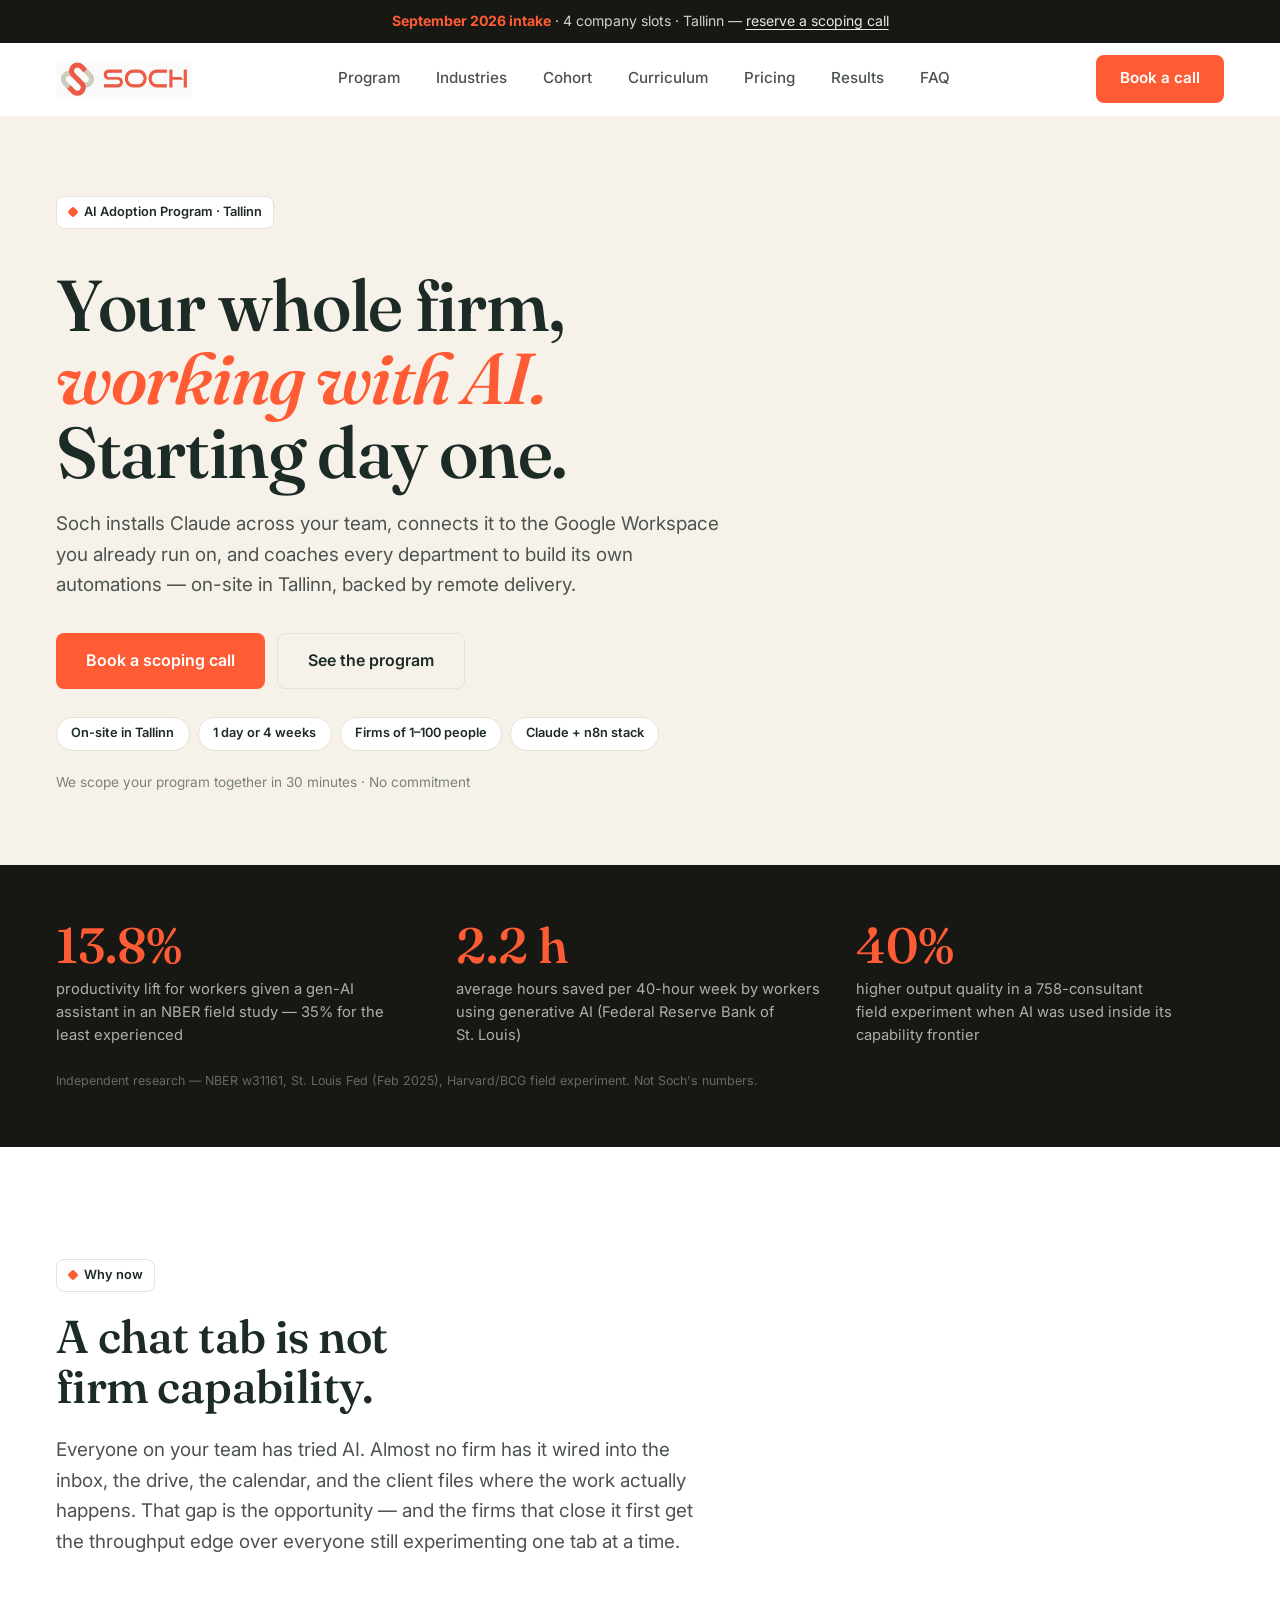
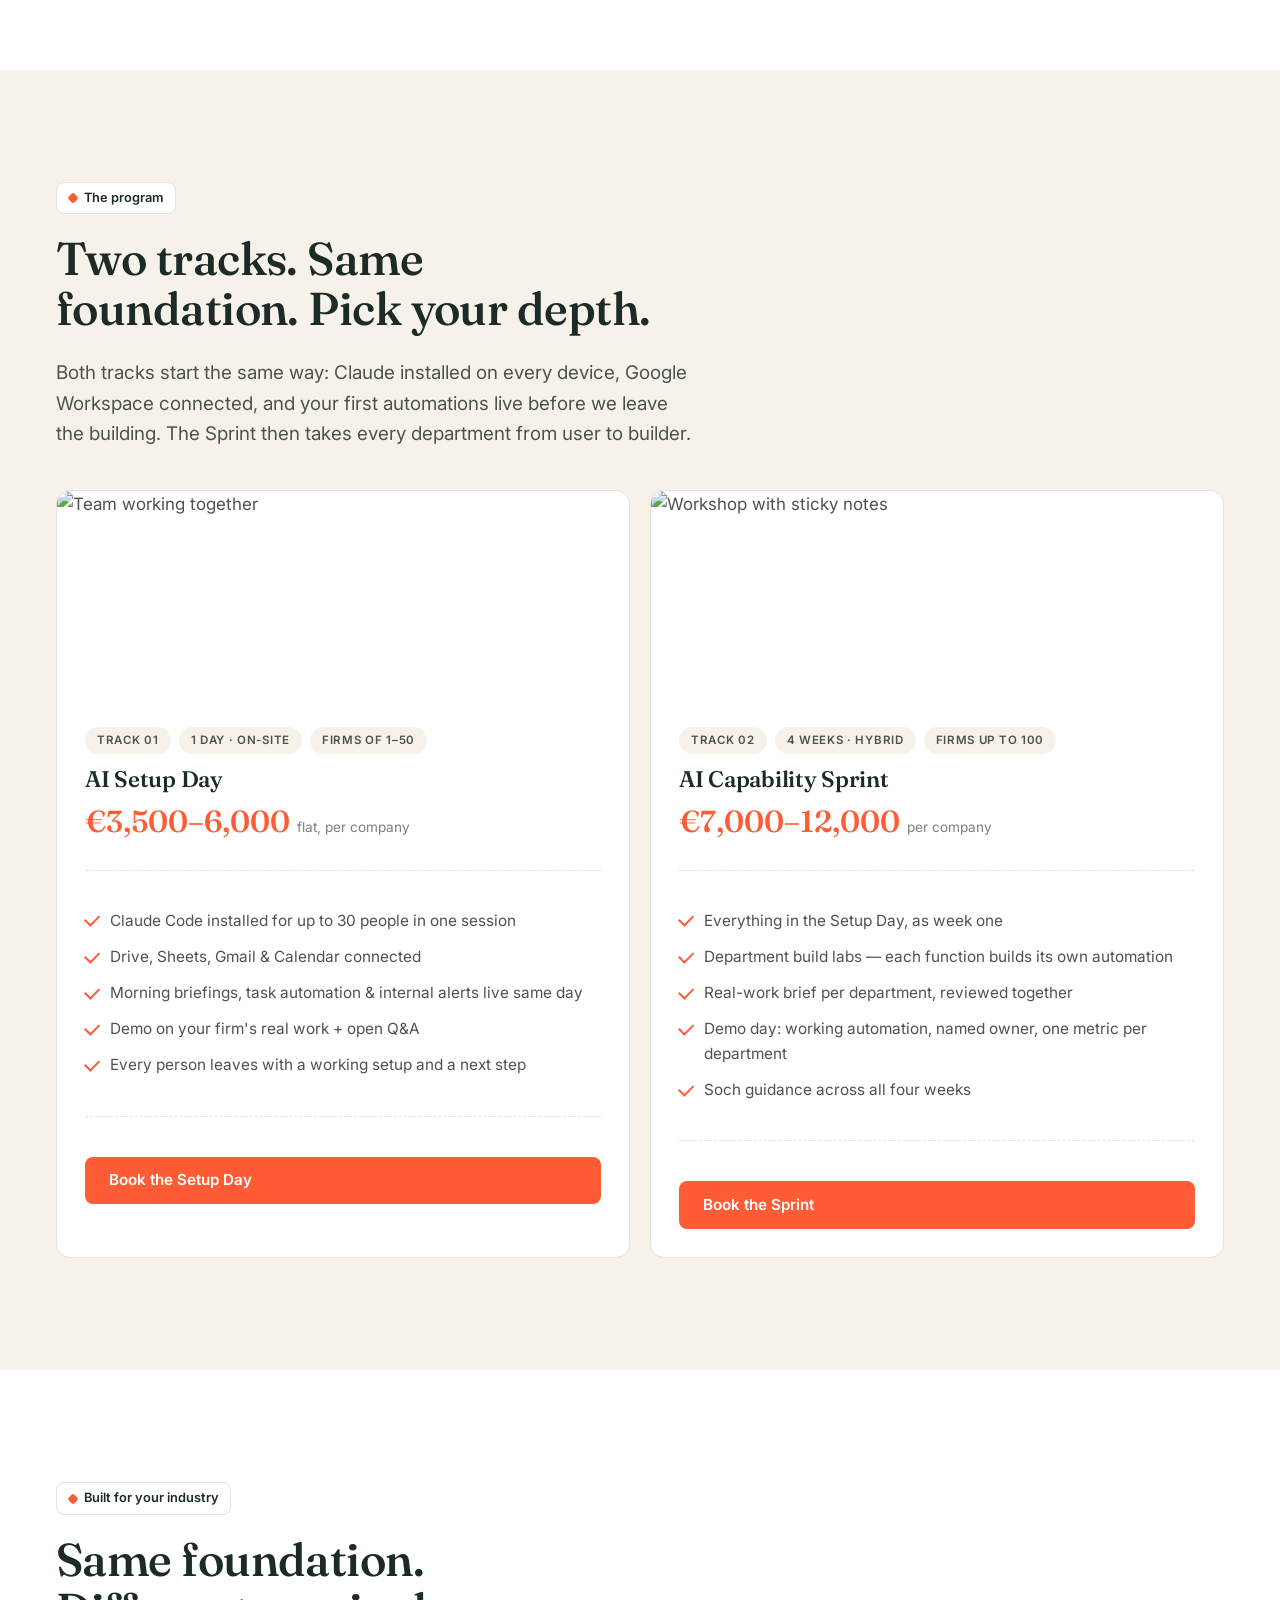
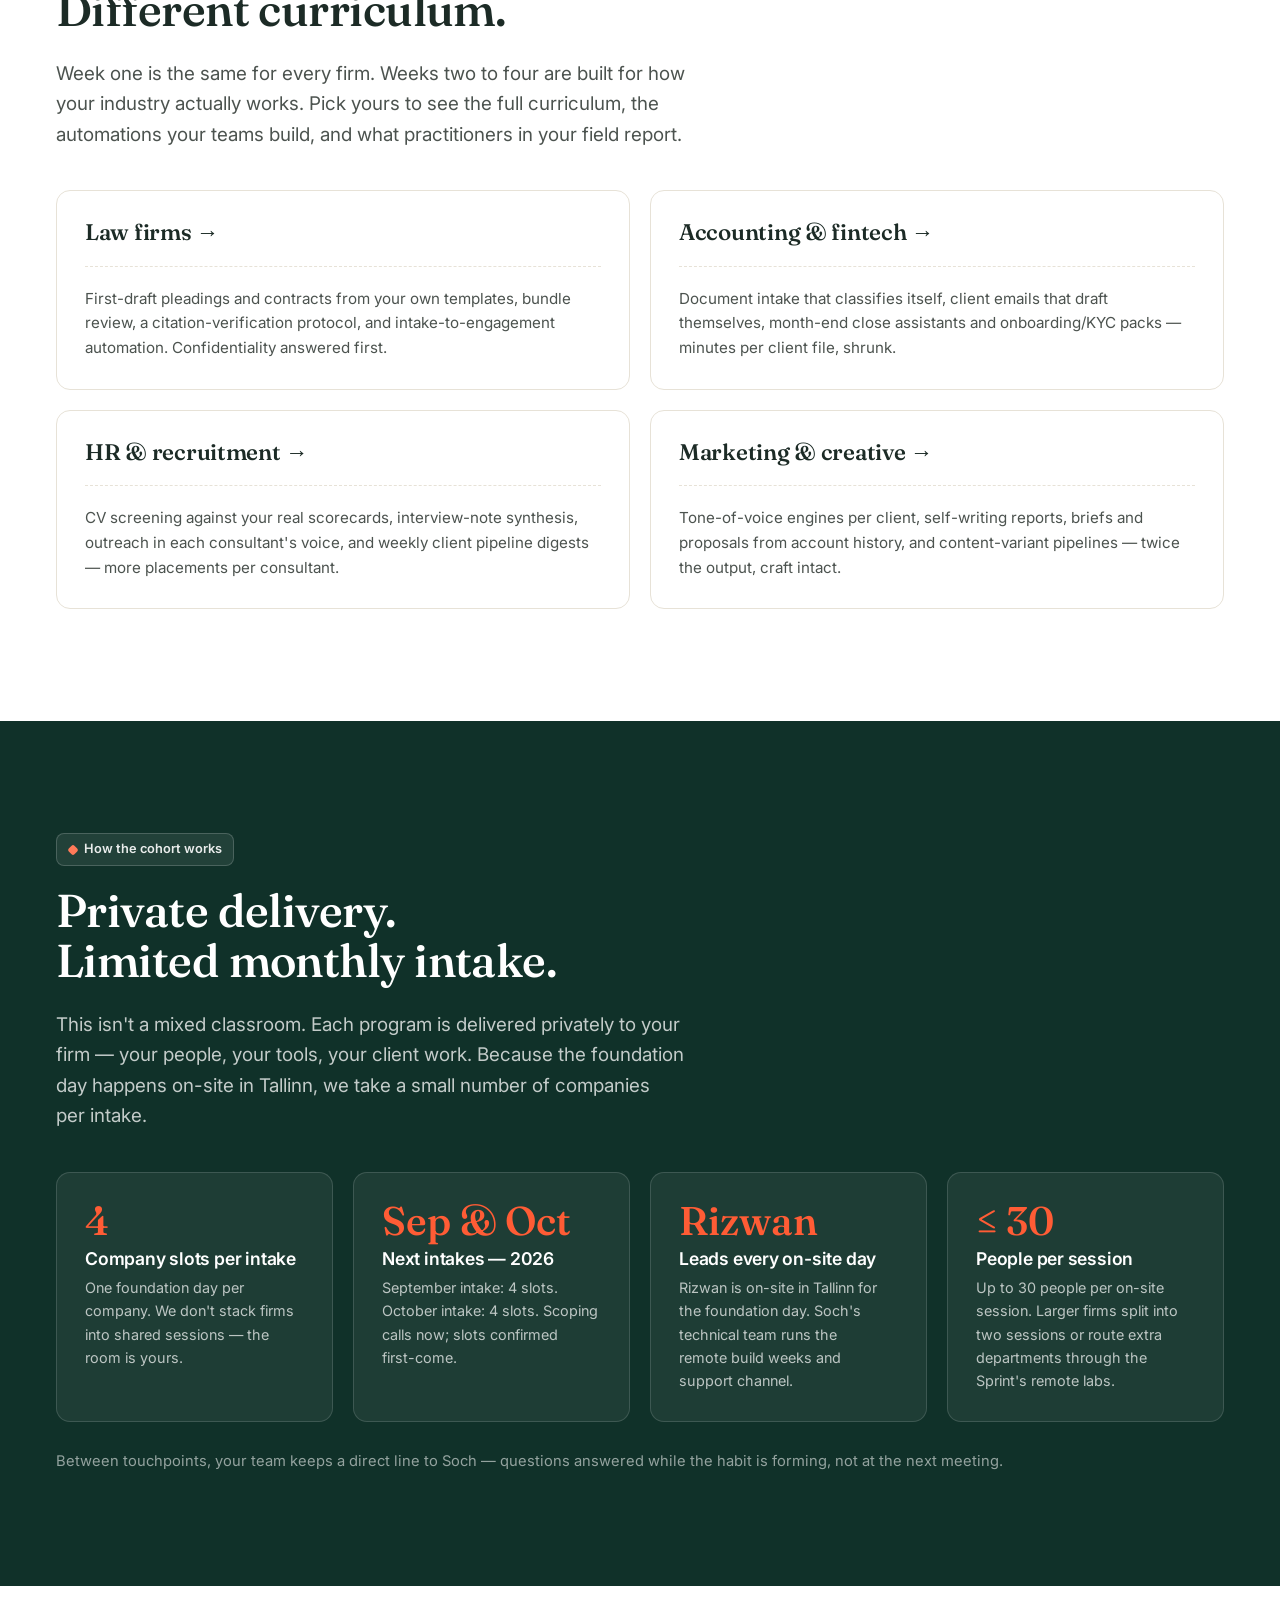
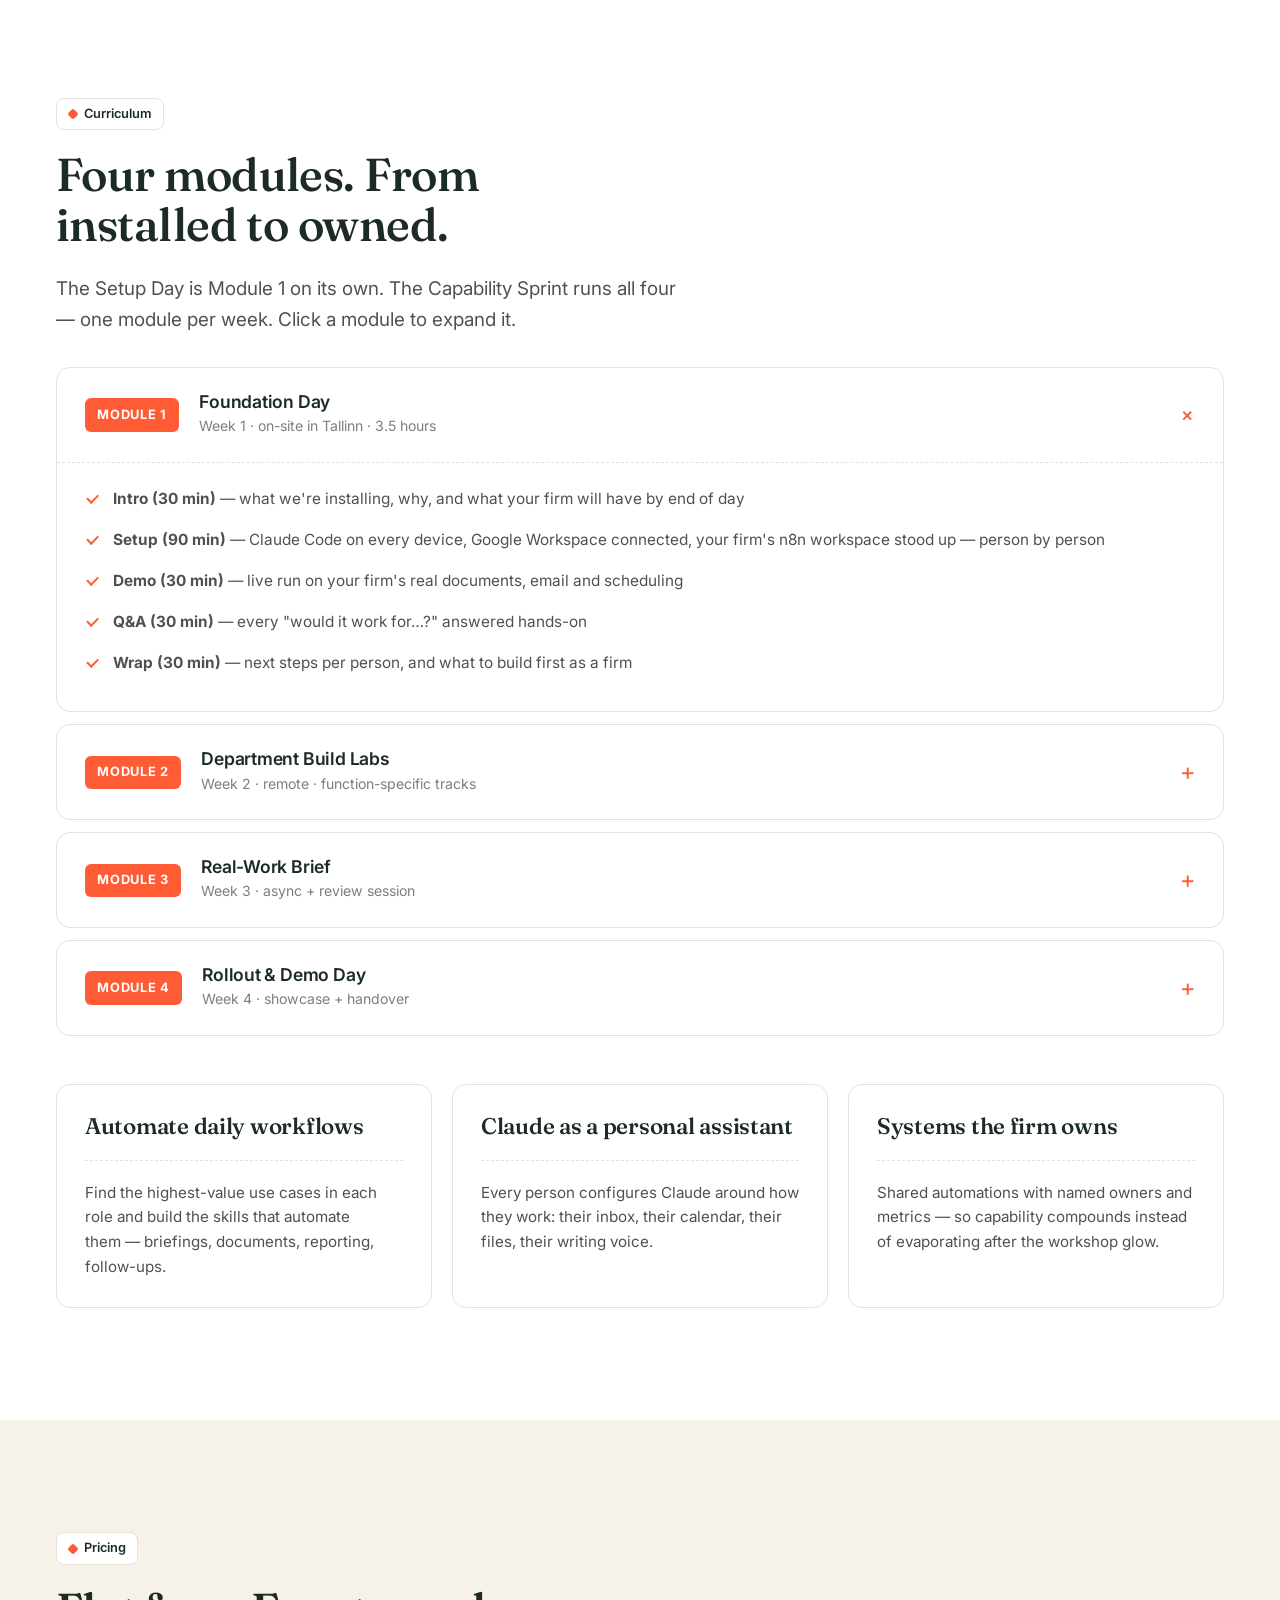
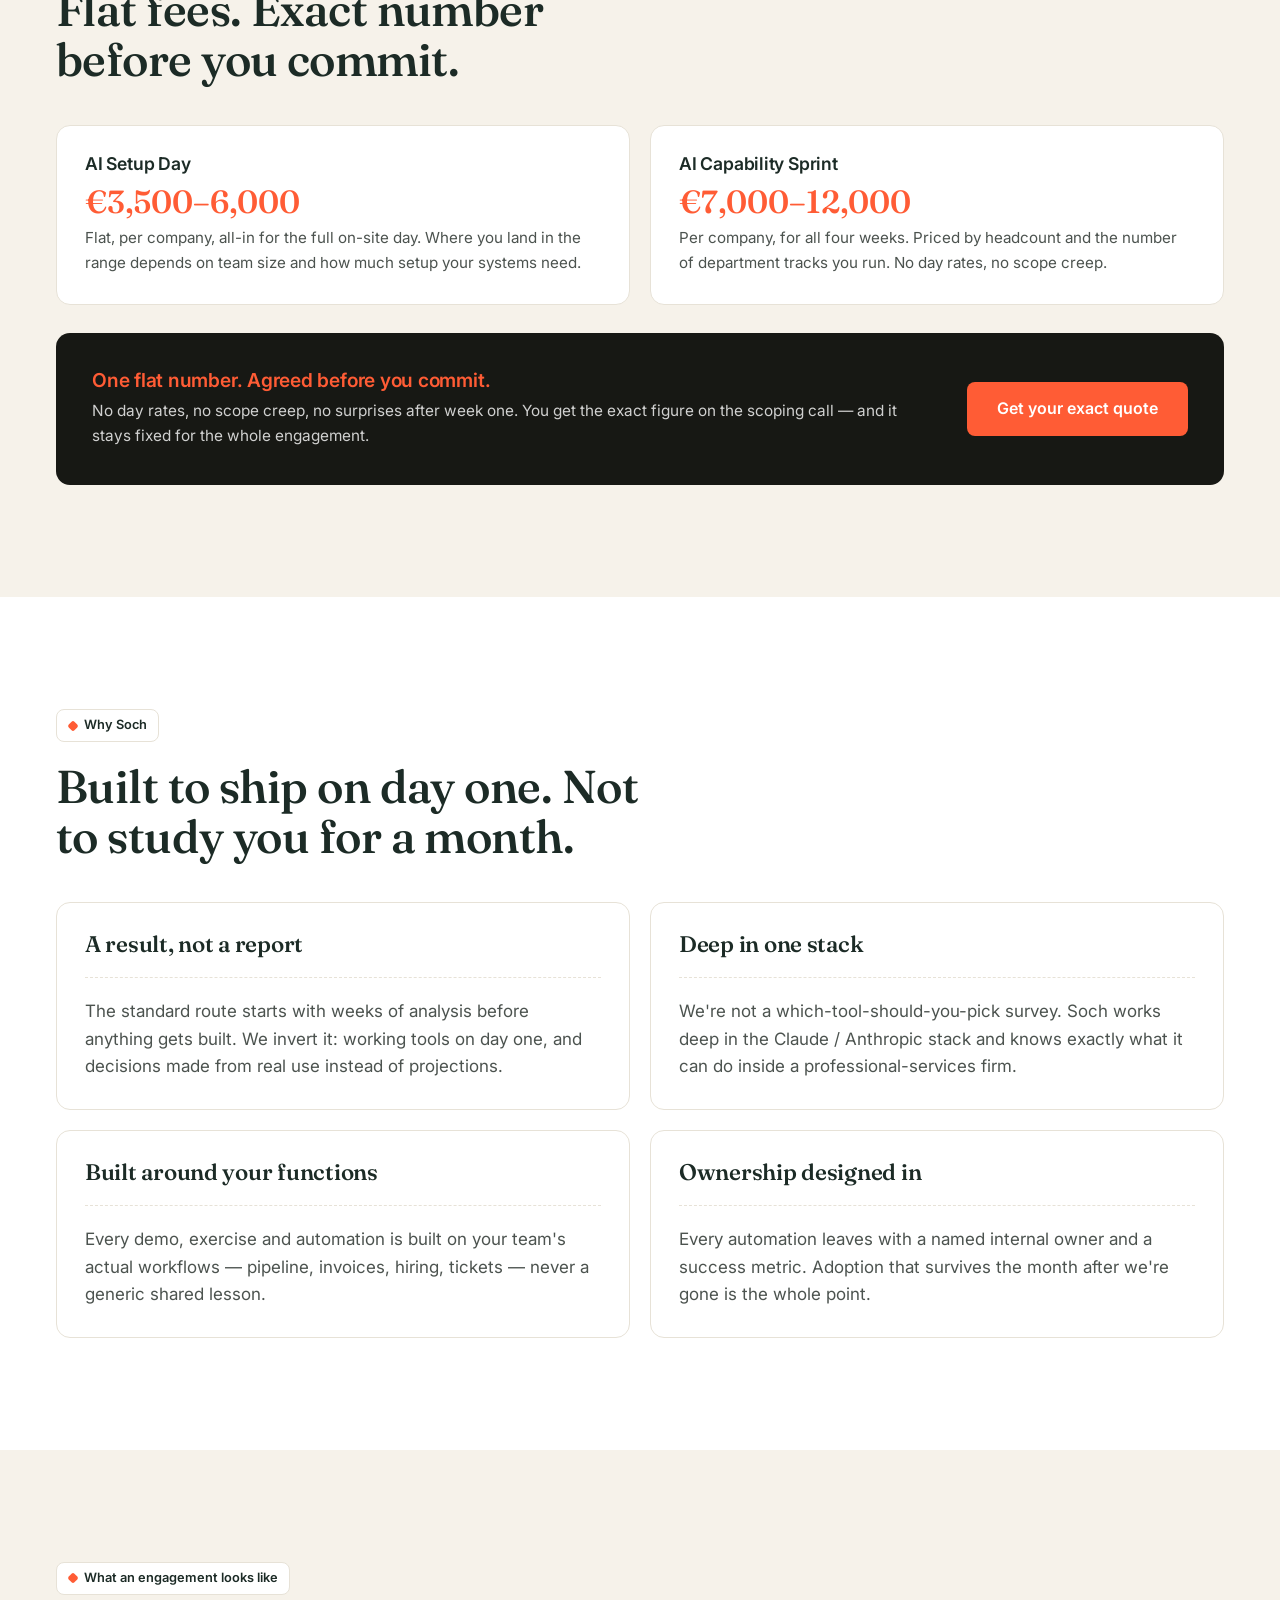
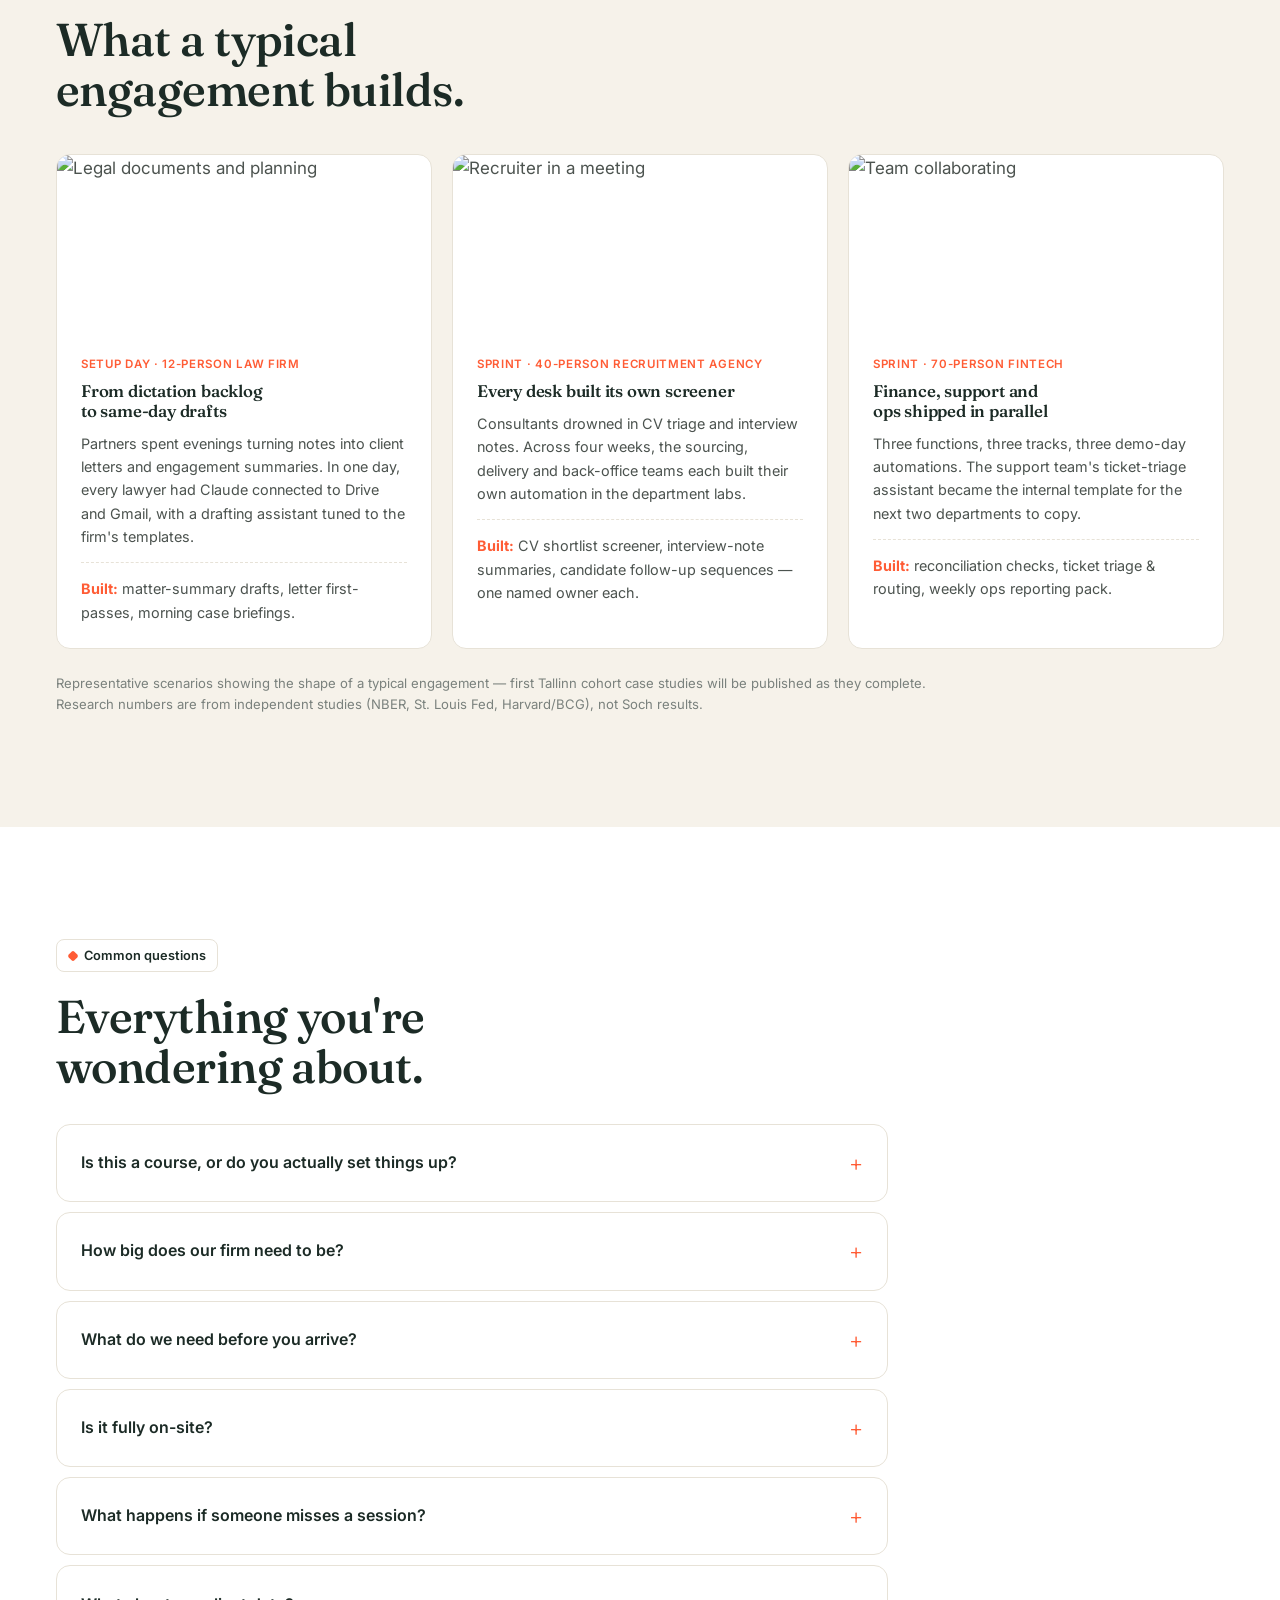
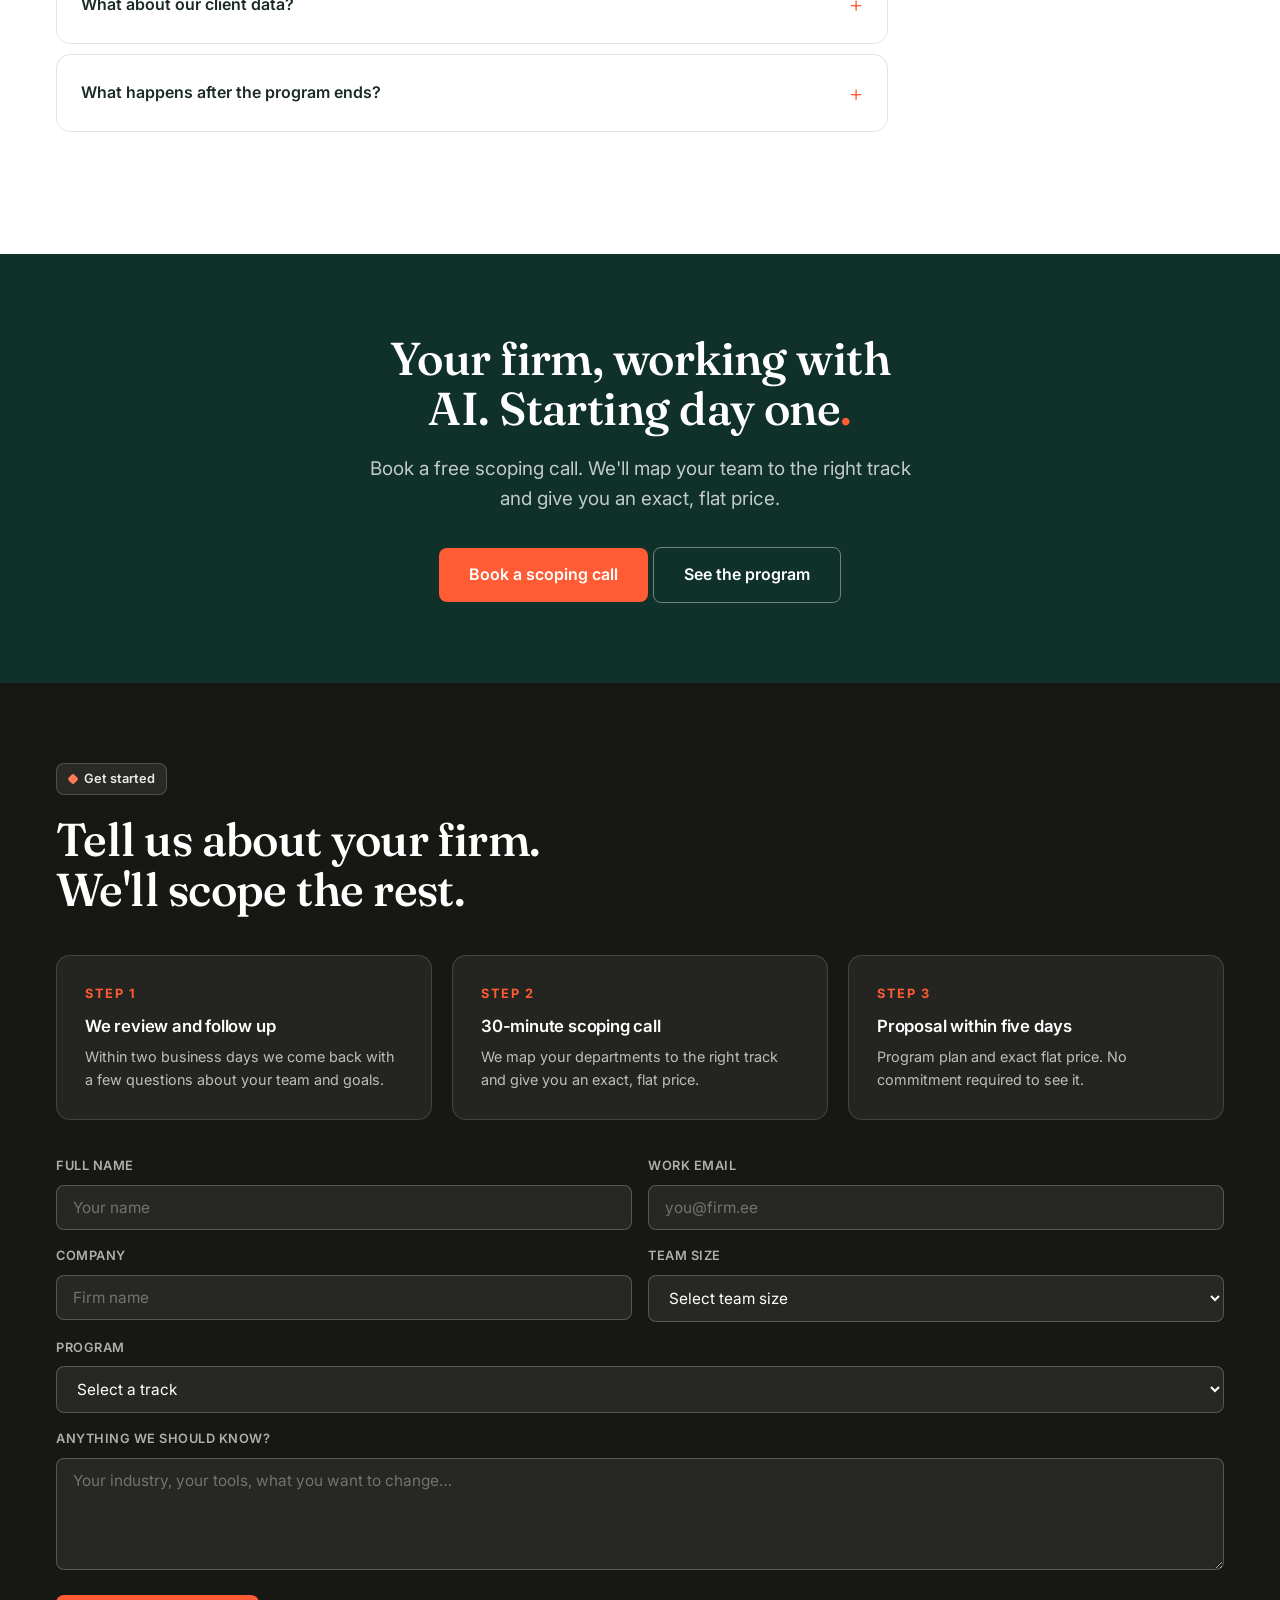
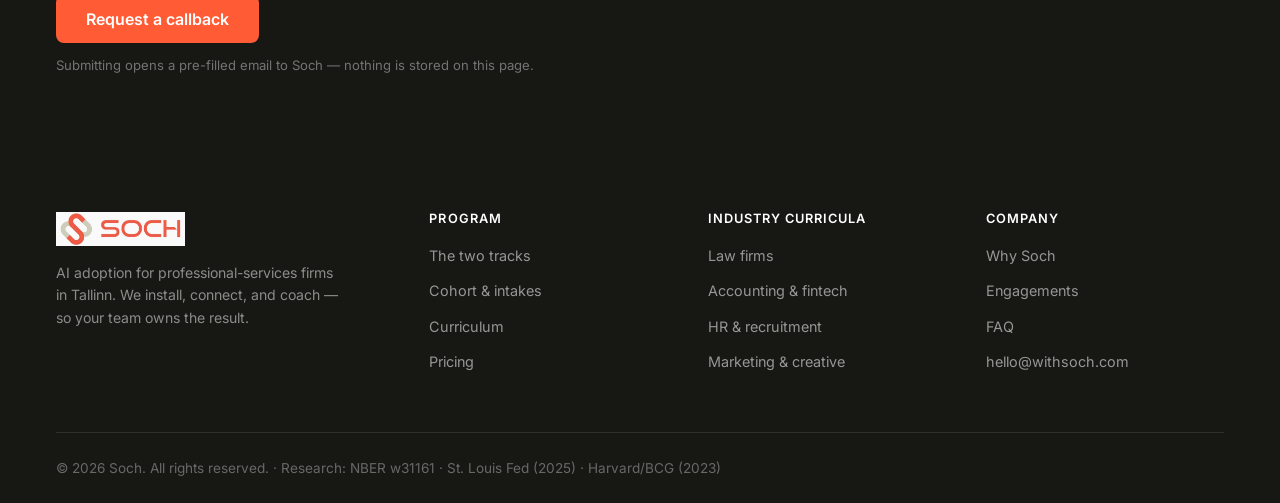
==== index.html @ 2c838e67 "Fix: visual cascade + content audit fixes across all pages Visual: - soch.css: removed bg from .hero" ====
<!DOCTYPE html>
<html lang="en">
<head>
<meta charset="UTF-8">
<meta name="viewport" content="width=device-width, initial-scale=1.0">
<title>Soch — AI Adoption Program for Tallinn Firms</title>
<meta name="description" content="Get your whole firm working with AI. On-site in Tallinn, delivered by Soch: one-day setup or a four-week capability sprint. Firms of 1–100 people.">
<link rel="preconnect" href="https://fonts.googleapis.com">
<link rel="preconnect" href="https://fonts.gstatic.com" crossorigin>
<link rel="stylesheet" href="assets/soch.css">
</head>
<body>

<div class="ann-bar"><b>September 2026 intake</b> · 4 company slots · Tallinn — <a href="#enquire">reserve a scoping call</a></div>

<header class="site-header" id="site-header">
  <div class="container">
    <div class="nav-inner">
      <a class="nav-logo" href="#top" aria-label="Soch home"><img src="assets/logo-lockup.png" alt="Soch"></a>
      <nav class="nav-links" aria-label="Main">
        <a href="#program">Program</a>
        <a href="#industries">Industries</a>
        <a href="#cohort">Cohort</a>
        <a href="#curriculum">Curriculum</a>
        <a href="#pricing">Pricing</a>
        <a href="#results">Results</a>
        <a href="#faq">FAQ</a>
      </nav>
      <div class="nav-cta">
        <a class="btn btn-primary" href="#enquire">Book a call</a>
      </div>
      <button class="nav-hamburger" id="hamburger" aria-label="Open menu" aria-expanded="false">&#9776;</button>
    </div>
  </div>
  <div class="mobile-menu" id="mobile-menu">
    <a href="#program">Program</a>
    <a href="#industries">Industries</a>
    <a href="#cohort">Cohort</a>
    <a href="#curriculum">Curriculum</a>
    <a href="#pricing">Pricing</a>
    <a href="#results">Results</a>
    <a href="#faq">FAQ</a>
    <a class="btn btn-primary" href="#enquire">Book a call</a>
  </div>
</header>

<!-- HERO -->
<section class="hero bg-mist" id="top">
  <div class="container">
    <span class="eyebrow">AI Adoption Program · Tallinn</span>
    <h1 class="display fade-up">Your whole firm,<br><em class="text-brand italic">working with AI.</em><br>Starting day one.</h1>
    <p class="lead fade-up" data-delay="1" style="max-width:42rem;margin-top:1.25rem">Soch installs Claude across your team, connects it to the Google Workspace you already run on, and coaches every department to build its own automations — on-site in Tallinn, backed by remote delivery.</p>
    <div class="ctas fade-up" data-delay="2">
      <a class="btn btn-primary btn-lg" href="#enquire">Book a scoping call</a>
      <a class="btn btn-outline btn-lg" href="#program">See the program</a>
    </div>
    <div class="hero-chips fade-up" data-delay="3">
      <span class="chip">On-site in Tallinn</span>
      <span class="chip">1 day or 4 weeks</span>
      <span class="chip">Firms of 1–100 people</span>
      <span class="chip">Claude + n8n stack</span>
    </div>
    <p style="margin-top:1.25rem;font-size:0.85rem;color:var(--muted)">We scope your program together in 30 minutes · No commitment</p>
  </div>
</section>

<!-- STATS -->
<div class="stats-band">
  <div class="container">
    <div class="stat-grid">
      <div class="fade-up">
        <div class="stat-num">13.8%</div>
        <p class="stat-desc">productivity lift for workers given a gen-AI assistant in an NBER field study — 35% for the least experienced</p>
      </div>
      <div class="fade-up" data-delay="1">
        <div class="stat-num">2.2 h</div>
        <p class="stat-desc">average hours saved per 40-hour week by workers using generative AI (Federal Reserve Bank of St. Louis)</p>
      </div>
      <div class="fade-up" data-delay="2">
        <div class="stat-num">40%</div>
        <p class="stat-desc">higher output quality in a 758-consultant field experiment when AI was used inside its capability frontier</p>
      </div>
    </div>
    <p class="stat-src">Independent research — NBER w31161, St. Louis Fed (Feb 2025), Harvard/BCG field experiment. Not Soch's numbers.</p>
  </div>
</div>

<!-- WHY NOW -->
<section class="bg-white" id="why">
  <div class="container">
    <div class="section-head fade-up">
      <span class="eyebrow">Why now</span>
      <h2>A chat tab is not firm capability.</h2>
      <p class="lead mt-3">Everyone on your team has tried AI. Almost no firm has it wired into the inbox, the drive, the calendar, and the client files where the work actually happens. That gap is the opportunity — and the firms that close it first get the throughput edge over everyone still experimenting one tab at a time.</p>
    </div>
  </div>
</section>

<!-- PROGRAM -->
<section class="bg-mist" id="program">
  <div class="container">
    <div class="section-head fade-up">
      <span class="eyebrow">The program</span>
      <h2>Two tracks. Same foundation. Pick your depth.</h2>
      <p class="lead mt-3">Both tracks start the same way: Claude installed on every device, Google Workspace connected, and your first automations live before we leave the building. The Sprint then takes every department from user to builder.</p>
    </div>
    <div class="grid-2 fade-up" data-delay="1" style="margin-top:2.5rem">
      <div class="track-card">
        <img src="https://images.unsplash.com/photo-1552664730-d307ca884978?w=900&q=60&auto=format&fit=crop" alt="Team working together">
        <div class="track-card-body">
          <div class="track-meta">
            <span class="track-tag">Track 01</span>
            <span class="track-tag">1 day · on-site</span>
            <span class="track-tag">Firms of 1–50</span>
          </div>
          <h3>AI Setup Day</h3>
          <div class="track-price">€3,500–6,000 <span>flat, per company</span></div>
          <div class="rule-dashed"></div>
          <ul class="check-list">
            <li>Claude Code installed for up to 30 people in one session</li>
            <li>Drive, Sheets, Gmail &amp; Calendar connected</li>
            <li>Morning briefings, task automation &amp; internal alerts live same day</li>
            <li>Demo on your firm's real work + open Q&amp;A</li>
            <li>Every person leaves with a working setup and a next step</li>
          </ul>
          <div class="rule-dashed"></div>
          <a class="btn btn-primary" href="#enquire" style="margin-top:0.5rem">Book the Setup Day</a>
        </div>
      </div>
      <div class="track-card">
        <img src="https://images.unsplash.com/photo-1531482615713-2afd69097998?w=900&q=60&auto=format&fit=crop" alt="Workshop with sticky notes">
        <div class="track-card-body">
          <div class="track-meta">
            <span class="track-tag">Track 02</span>
            <span class="track-tag">4 weeks · hybrid</span>
            <span class="track-tag">Firms up to 100</span>
          </div>
          <h3>AI Capability Sprint</h3>
          <div class="track-price">€7,000–12,000 <span>per company</span></div>
          <div class="rule-dashed"></div>
          <ul class="check-list">
            <li>Everything in the Setup Day, as week one</li>
            <li>Department build labs — each function builds its own automation</li>
            <li>Real-work brief per department, reviewed together</li>
            <li>Demo day: working automation, named owner, one metric per department</li>
            <li>Soch guidance across all four weeks</li>
          </ul>
          <div class="rule-dashed"></div>
          <a class="btn btn-primary" href="#enquire" style="margin-top:0.5rem">Book the Sprint</a>
        </div>
      </div>
    </div>
  </div>
</section>

<!-- INDUSTRIES -->
<section class="bg-white" id="industries">
  <div class="container">
    <div class="section-head fade-up">
      <span class="eyebrow">Built for your industry</span>
      <h2>Same foundation. Different curriculum.</h2>
      <p class="lead mt-3">Week one is the same for every firm. Weeks two to four are built for how your industry actually works. Pick yours to see the full curriculum, the automations your teams build, and what practitioners in your field report.</p>
    </div>
    <div class="grid-2 fade-up" data-delay="1" style="margin-top:2.5rem">
      <a class="card card-link" href="industries/law.html">
        <h3>Law firms &rarr;</h3>
        <div class="rule-dashed"></div>
        <p style="font-size:0.95rem;color:var(--slate)">First-draft pleadings and contracts from your own templates, bundle review, a citation-verification protocol, and intake-to-engagement automation. Confidentiality answered first.</p>
      </a>
      <a class="card card-link" href="industries/accounting.html">
        <h3>Accounting &amp; fintech &rarr;</h3>
        <div class="rule-dashed"></div>
        <p style="font-size:0.95rem;color:var(--slate)">Document intake that classifies itself, client emails that draft themselves, month-end close assistants and onboarding/KYC packs — minutes per client file, shrunk.</p>
      </a>
      <a class="card card-link" href="industries/recruitment.html">
        <h3>HR &amp; recruitment &rarr;</h3>
        <div class="rule-dashed"></div>
        <p style="font-size:0.95rem;color:var(--slate)">CV screening against your real scorecards, interview-note synthesis, outreach in each consultant's voice, and weekly client pipeline digests — more placements per consultant.</p>
      </a>
      <a class="card card-link" href="industries/marketing.html">
        <h3>Marketing &amp; creative &rarr;</h3>
        <div class="rule-dashed"></div>
        <p style="font-size:0.95rem;color:var(--slate)">Tone-of-voice engines per client, self-writing reports, briefs and proposals from account history, and content-variant pipelines — twice the output, craft intact.</p>
      </a>
    </div>
  </div>
</section>

<!-- COHORT -->
<section class="bg-forest" id="cohort">
  <div class="container">
    <div class="section-head fade-up">
      <span class="eyebrow">How the cohort works</span>
      <h2 style="color:#fff">Private delivery. Limited monthly intake.</h2>
      <p class="lead mt-3" style="color:rgba(255,255,255,.75)">This isn't a mixed classroom. Each program is delivered privately to your firm — your people, your tools, your client work. Because the foundation day happens on-site in Tallinn, we take a small number of companies per intake.</p>
    </div>
    <div class="cohort-grid">
      <div class="co-box fade-up"><div class="co-big">4</div><h3>Company slots per intake</h3><p>One foundation day per company. We don't stack firms into shared sessions — the room is yours.</p></div>
      <div class="co-box fade-up" data-delay="1"><div class="co-big">Sep &amp; Oct</div><h3>Next intakes — 2026</h3><p>September intake: 4 slots. October intake: 4 slots. Scoping calls now; slots confirmed first-come.</p></div>
      <div class="co-box fade-up" data-delay="2"><div class="co-big">Rizwan</div><h3>Leads every on-site day</h3><p>Rizwan is on-site in Tallinn for the foundation day. Soch's technical team runs the remote build weeks and support channel.</p></div>
      <div class="co-box fade-up" data-delay="3"><div class="co-big">≤ 30</div><h3>People per session</h3><p>Up to 30 people per on-site session. Larger firms split into two sessions or route extra departments through the Sprint's remote labs.</p></div>
    </div>
    <p class="seatnote">Between touchpoints, your team keeps a direct line to Soch — questions answered while the habit is forming, not at the next meeting.</p>
  </div>
</section>

<!-- CURRICULUM -->
<section class="bg-white" id="curriculum">
  <div class="container">
    <div class="section-head fade-up">
      <span class="eyebrow">Curriculum</span>
      <h2>Four modules. From installed to owned.</h2>
      <p class="lead mt-3">The Setup Day is Module 1 on its own. The Capability Sprint runs all four — one module per week. Click a module to expand it.</p>
    </div>
    <div style="margin-top:2rem">
      <details class="module fade-up" open>
        <summary><span class="module-num">MODULE 1</span><div class="module-title"><h3>Foundation Day</h3><p>Week 1 · on-site in Tallinn · 3.5 hours</p></div><span class="module-plus">+</span></summary>
        <div class="module-body">
          <ul>
            <li><b>Intro (30 min)</b> — what we're installing, why, and what your firm will have by end of day</li>
            <li><b>Setup (90 min)</b> — Claude Code on every device, Google Workspace connected, your firm's n8n workspace stood up — person by person</li>
            <li><b>Demo (30 min)</b> — live run on your firm's real documents, email and scheduling</li>
            <li><b>Q&amp;A (30 min)</b> — every "would it work for…?" answered hands-on</li>
            <li><b>Wrap (30 min)</b> — next steps per person, and what to build first as a firm</li>
          </ul>
        </div>
      </details>
      <details class="module fade-up">
        <summary><span class="module-num">MODULE 2</span><div class="module-title"><h3>Department Build Labs</h3><p>Week 2 · remote · function-specific tracks</p></div><span class="module-plus">+</span></summary>
        <div class="module-body">
          <p style="margin-top:1rem;font-size:0.96rem;color:var(--slate)">The room splits into function tracks. Each track builds its own automation in Claude + n8n — fully guided at the start, increasingly independent by the end. See the <a href="#industries" style="color:var(--brand)">industry curricula</a> for how the labs run in your field.</p>
          <div class="deps-grid">
            <div class="dep-item"><b>Sales &amp; BD</b>Pipeline and outbound</div>
            <div class="dep-item"><b>Marketing</b>Content and reporting</div>
            <div class="dep-item"><b>Finance</b>Invoicing and reconciliation</div>
            <div class="dep-item"><b>Operations</b>Scheduling and documents</div>
            <div class="dep-item"><b>HR &amp; People</b>Hiring and onboarding</div>
            <div class="dep-item"><b>Customer Support</b>Ticket triage</div>
          </div>
        </div>
      </details>
      <details class="module fade-up">
        <summary><span class="module-num">MODULE 3</span><div class="module-title"><h3>Real-Work Brief</h3><p>Week 3 · async + review session</p></div><span class="module-plus">+</span></summary>
        <div class="module-body">
          <ul>
            <li>Each department takes home a brief pulled from its actual workload — not a textbook exercise</li>
            <li>Completed independently, on real files, during the normal work week</li>
            <li>Reviewed together with Soch: what worked, what broke, what to build next</li>
            <li>This is the week the skill stops being ours and starts being yours</li>
          </ul>
        </div>
      </details>
      <details class="module fade-up">
        <summary><span class="module-num">MODULE 4</span><div class="module-title"><h3>Rollout &amp; Demo Day</h3><p>Week 4 · showcase + handover</p></div><span class="module-plus">+</span></summary>
        <div class="module-body">
          <ul>
            <li>Each department demos its working automation to the whole firm</li>
            <li>Every automation gets a named internal owner — accountability, not enthusiasm</li>
            <li>Each department sets one simple success metric to track from month one</li>
            <li>Handover pack: every prompt, template and n8n workflow — documented and owned in-house</li>
          </ul>
        </div>
      </details>
    </div>
    <div class="grid-3 fade-up" style="margin-top:3rem">
      <div class="card"><h3>Automate daily workflows</h3><div class="rule-dashed"></div><p style="font-size:0.95rem;color:var(--slate)">Find the highest-value use cases in each role and build the skills that automate them — briefings, documents, reporting, follow-ups.</p></div>
      <div class="card"><h3>Claude as a personal assistant</h3><div class="rule-dashed"></div><p style="font-size:0.95rem;color:var(--slate)">Every person configures Claude around how they work: their inbox, their calendar, their files, their writing voice.</p></div>
      <div class="card"><h3>Systems the firm owns</h3><div class="rule-dashed"></div><p style="font-size:0.95rem;color:var(--slate)">Shared automations with named owners and metrics — so capability compounds instead of evaporating after the workshop glow.</p></div>
    </div>
  </div>
</section>

<!-- PRICING -->
<section class="bg-mist" id="pricing">
  <div class="container">
    <div class="section-head fade-up">
      <span class="eyebrow">Pricing</span>
      <h2>Flat fees. Exact number before you commit.</h2>
    </div>
    <div class="grid-2 fade-up" data-delay="1" style="margin-top:2.5rem">
      <div class="price-card">
        <h3>AI Setup Day</h3>
        <div class="price-amt">€3,500–6,000</div>
        <p>Flat, per company, all-in for the full on-site day. Where you land in the range depends on team size and how much setup your systems need.</p>
      </div>
      <div class="price-card">
        <h3>AI Capability Sprint</h3>
        <div class="price-amt">€7,000–12,000</div>
        <p>Per company, for all four weeks. Priced by headcount and the number of department tracks you run. No day rates, no scope creep.</p>
      </div>
    </div>
    <div class="pricing-note fade-up" data-delay="2">
      <div style="flex:1;min-width:240px">
        <h3>One flat number. Agreed before you commit.</h3>
        <p>No day rates, no scope creep, no surprises after week one. You get the exact figure on the scoping call — and it stays fixed for the whole engagement.</p>
      </div>
      <a class="btn btn-primary btn-lg" href="#enquire" style="flex-shrink:0">Get your exact quote</a>
    </div>
  </div>
</section>

<!-- WHY SOCH -->
<section class="bg-white" id="whysoch">
  <div class="container">
    <div class="section-head fade-up">
      <span class="eyebrow">Why Soch</span>
      <h2>Built to ship on day one. Not to study you for a month.</h2>
    </div>
    <div class="grid-2 fade-up" data-delay="1" style="margin-top:2.5rem">
      <div class="card"><h3>A result, not a report</h3><div class="rule-dashed"></div><p style="color:var(--slate)">The standard route starts with weeks of analysis before anything gets built. We invert it: working tools on day one, and decisions made from real use instead of projections.</p></div>
      <div class="card"><h3>Deep in one stack</h3><div class="rule-dashed"></div><p style="color:var(--slate)">We're not a which-tool-should-you-pick survey. Soch works deep in the Claude / Anthropic stack and knows exactly what it can do inside a professional-services firm.</p></div>
      <div class="card"><h3>Built around your functions</h3><div class="rule-dashed"></div><p style="color:var(--slate)">Every demo, exercise and automation is built on your team's actual workflows — pipeline, invoices, hiring, tickets — never a generic shared lesson.</p></div>
      <div class="card"><h3>Ownership designed in</h3><div class="rule-dashed"></div><p style="color:var(--slate)">Every automation leaves with a named internal owner and a success metric. Adoption that survives the month after we're gone is the whole point.</p></div>
    </div>
  </div>
</section>

<!-- RESULTS -->
<section class="bg-mist" id="results">
  <div class="container">
    <div class="section-head fade-up">
      <span class="eyebrow">What an engagement looks like</span>
      <h2>What a typical engagement builds.</h2>
    </div>
    <div class="grid-3 fade-up" data-delay="1" style="margin-top:2.5rem">
      <div class="case-card">
        <img src="https://images.unsplash.com/photo-1454165804606-c3d57bc86b40?w=800&q=60&auto=format&fit=crop" alt="Legal documents and planning">
        <div class="case-card-body">
          <span class="case-tag">Setup Day · 12-person law firm</span>
          <h3>From dictation backlog to same-day drafts</h3>
          <p>Partners spent evenings turning notes into client letters and engagement summaries. In one day, every lawyer had Claude connected to Drive and Gmail, with a drafting assistant tuned to the firm's templates.</p>
          <p class="case-result"><b>Built:</b> matter-summary drafts, letter first-passes, morning case briefings.</p>
        </div>
      </div>
      <div class="case-card">
        <img src="https://images.unsplash.com/photo-1573497620053-ea5300f94f21?w=800&q=60&auto=format&fit=crop" alt="Recruiter in a meeting">
        <div class="case-card-body">
          <span class="case-tag">Sprint · 40-person recruitment agency</span>
          <h3>Every desk built its own screener</h3>
          <p>Consultants drowned in CV triage and interview notes. Across four weeks, the sourcing, delivery and back-office teams each built their own automation in the department labs.</p>
          <p class="case-result"><b>Built:</b> CV shortlist screener, interview-note summaries, candidate follow-up sequences — one named owner each.</p>
        </div>
      </div>
      <div class="case-card">
        <img src="https://images.unsplash.com/photo-1521737711867-e3b97375f902?w=800&q=60&auto=format&fit=crop" alt="Team collaborating">
        <div class="case-card-body">
          <span class="case-tag">Sprint · 70-person fintech</span>
          <h3>Finance, support and ops shipped in parallel</h3>
          <p>Three functions, three tracks, three demo-day automations. The support team's ticket-triage assistant became the internal template for the next two departments to copy.</p>
          <p class="case-result"><b>Built:</b> reconciliation checks, ticket triage &amp; routing, weekly ops reporting pack.</p>
        </div>
      </div>
    </div>
    <p class="disclaimer">Representative scenarios showing the shape of a typical engagement — first Tallinn cohort case studies will be published as they complete. Research numbers are from independent studies (NBER, St. Louis Fed, Harvard/BCG), not Soch results.</p>
  </div>
</section>

<!-- FAQ -->
<section class="bg-white" id="faq">
  <div class="container">
    <div class="section-head fade-up">
      <span class="eyebrow">Common questions</span>
      <h2>Everything you're wondering about.</h2>
    </div>
    <div style="margin-top:2rem;max-width:52rem">
      <details class="faq-item fade-up"><summary>Is this a course, or do you actually set things up?<span class="faq-plus">+</span></summary><div class="faq-body">We set things up. Claude is installed on every device and connected to your Google Workspace during the foundation day — the teaching happens on your live setup, not slides. You end day one with working tools, not homework.</div></details>
      <details class="faq-item fade-up"><summary>How big does our firm need to be?<span class="faq-plus">+</span></summary><div class="faq-body">The Setup Day fits firms of 1–50 people; the Capability Sprint fits firms of up to 100 with two or more distinct functions. On-site sessions hold up to 30 people — larger firms split into two sessions.</div></details>
      <details class="faq-item fade-up"><summary>What do we need before you arrive?<span class="faq-plus">+</span></summary><div class="faq-body">Google Workspace (Drive, Sheets, Gmail, Calendar) and a decision-maker in the room. That's it — we handle installation, configuration and accounts on the day.</div></details>
      <details class="faq-item fade-up"><summary>Is it fully on-site?<span class="faq-plus">+</span></summary><div class="faq-body">The foundation day is on-site in Tallinn, led by Rizwan. In the Sprint, weeks 2–4 run remotely — live build labs, an async brief, and a demo day — with Soch's technical team delivering throughout.</div></details>
      <details class="faq-item fade-up"><summary>What happens if someone misses a session?<span class="faq-plus">+</span></summary><div class="faq-body">Sprint sessions are structured so departments work in parallel — a missed person catches up inside their department's track, and the week-3 brief is async by design.</div></details>
      <details class="faq-item fade-up"><summary>What about our client data?<span class="faq-plus">+</span></summary><div class="faq-body">Everything runs inside your own Google Workspace and your own Claude accounts — Soch doesn't take copies of your files. We'll walk your decision-maker through the data-handling setup before anything is connected.</div></details>
      <details class="faq-item fade-up"><summary>What happens after the program ends?<span class="faq-plus">+</span></summary><div class="faq-body">Every automation has a named internal owner and a metric, and your team keeps the full handover pack. Firms that want to go further scope that as a follow-on engagement.</div></details>
    </div>
  </div>
</section>

<!-- CTA BAND -->
<section class="cta-band" style="padding:5rem 0">
  <div class="container">
    <div class="fade-up" style="max-width:40rem;margin:0 auto;text-align:center">
      <h2 style="color:#fff">Your firm, working with AI. Starting day one<span style="color:var(--brand)">.</span></h2>
      <p class="lead" style="color:rgba(255,255,255,.75);margin-top:1.25rem">Book a free scoping call. We'll map your team to the right track and give you an exact, flat price.</p>
      <div class="ctas" style="justify-content:center;margin-top:2rem">
        <a class="btn btn-primary btn-lg" href="#enquire">Book a scoping call</a>
        <a class="btn btn-ghost-light btn-lg" href="#program">See the program</a>
      </div>
    </div>
  </div>
</section>

<!-- ENQUIRE -->
<section class="bg-charcoal" id="enquire" style="padding:5rem 0">
  <div class="container">
    <div class="fade-up">
      <span class="eyebrow">Get started</span>
      <h2 style="color:#fff;max-width:36rem">Tell us about your firm. We'll scope the rest.</h2>
    </div>
    <div class="steps-grid">
      <div class="step-box fade-up"><div class="step-num">Step 1</div><h3>We review and follow up</h3><p>Within two business days we come back with a few questions about your team and goals.</p></div>
      <div class="step-box fade-up" data-delay="1"><div class="step-num">Step 2</div><h3>30-minute scoping call</h3><p>We map your departments to the right track and give you an exact, flat price.</p></div>
      <div class="step-box fade-up" data-delay="2"><div class="step-num">Step 3</div><h3>Proposal within five days</h3><p>Program plan and exact flat price. No commitment required to see it.</p></div>
    </div>
    <form class="contact-form" id="leadform">
      <div><label for="f-name">Full name</label><input id="f-name" required placeholder="Your name"></div>
      <div><label for="f-email">Work email</label><input id="f-email" type="email" required placeholder="you@firm.ee"></div>
      <div><label for="f-company">Company</label><input id="f-company" required placeholder="Firm name"></div>
      <div><label for="f-size">Team size</label>
        <select id="f-size" required>
          <option value="" selected disabled>Select team size</option>
          <option>1–10</option><option>11–30</option><option>31–50</option><option>51–100</option>
        </select>
      </div>
      <div class="full"><label for="f-track">Program</label>
        <select id="f-track" required>
          <option value="" selected disabled>Select a track</option>
          <option>AI Setup Day (1 day)</option>
          <option>AI Capability Sprint (4 weeks)</option>
          <option>Not sure — help me choose</option>
        </select>
      </div>
      <div class="full"><label for="f-msg">Anything we should know?</label><textarea id="f-msg" placeholder="Your industry, your tools, what you want to change…"></textarea></div>
      <div class="full">
        <button class="btn btn-primary btn-lg" type="submit">Request a callback</button>
        <p class="form-note">Submitting opens a pre-filled email to Soch — nothing is stored on this page.</p>
      </div>
    </form>
  </div>
</section>

<!-- FOOTER -->
<footer class="site-footer">
  <div class="container">
    <div class="footer-cols">
      <div class="footer-brand">
        <img src="assets/logo-lockup.png" alt="Soch">
        <p>AI adoption for professional-services firms in Tallinn. We install, connect, and coach — so your team owns the result.</p>
      </div>
      <div class="footer-col">
        <h4>Program</h4>
        <ul>
          <li><a href="#program">The two tracks</a></li>
          <li><a href="#cohort">Cohort &amp; intakes</a></li>
          <li><a href="#curriculum">Curriculum</a></li>
          <li><a href="#pricing">Pricing</a></li>
        </ul>
      </div>
      <div class="footer-col">
        <h4>Industry curricula</h4>
        <ul>
          <li><a href="industries/law.html">Law firms</a></li>
          <li><a href="industries/accounting.html">Accounting &amp; fintech</a></li>
          <li><a href="industries/recruitment.html">HR &amp; recruitment</a></li>
          <li><a href="industries/marketing.html">Marketing &amp; creative</a></li>
        </ul>
      </div>
      <div class="footer-col">
        <h4>Company</h4>
        <ul>
          <li><a href="#whysoch">Why Soch</a></li>
          <li><a href="#results">Engagements</a></li>
          <li><a href="#faq">FAQ</a></li>
          <li><a href="mailto:hello@withsoch.com">hello@withsoch.com</a></li>
        </ul>
      </div>
    </div>
    <div class="footer-bottom">
      <p>© 2026 Soch. All rights reserved. · Research: NBER w31161 · St. Louis Fed (2025) · Harvard/BCG (2023)</p>
    </div>
  </div>
</footer>

<script>
(function(){
  var hdr=document.getElementById('site-header');
  function onScroll(){ hdr.classList.toggle('scrolled',window.scrollY>12); }
  onScroll();
  window.addEventListener('scroll',onScroll,{passive:true});

  var btn=document.getElementById('hamburger'),menu=document.getElementById('mobile-menu');
  btn.addEventListener('click',function(){
    var open=menu.classList.toggle('open');
    btn.setAttribute('aria-expanded',open);
    btn.innerHTML=open?'&#10005;':'&#9776;';
  });
  menu.addEventListener('click',function(e){if(e.target.tagName==='A'){menu.classList.remove('open');btn.innerHTML='&#9776;';}});

  var io=new IntersectionObserver(function(entries){
    entries.forEach(function(e){if(e.isIntersecting){e.target.classList.add('visible');io.unobserve(e.target);}});
  },{threshold:0.1,rootMargin:'0px 0px -40px 0px'});
  document.querySelectorAll('.fade-up').forEach(function(el){io.observe(el);});

  document.getElementById('leadform').addEventListener('submit',function(e){
    e.preventDefault();
    var v=function(id){return document.getElementById(id).value;};
    var body='Name: '+v('f-name')+'\nEmail: '+v('f-email')+'\nCompany: '+v('f-company')+
             '\nTeam size: '+v('f-size')+'\nProgram: '+v('f-track')+'\n\n'+v('f-msg');
    window.location.href='mailto:hello@withsoch.com?subject='+
      encodeURIComponent('AI Program enquiry — '+v('f-company'))+'&body='+encodeURIComponent(body);
  });
})();
</script>
</body>
</html>
---- assets/soch.css ----
/* ============================================================
   Soch AI Offer Pages — Design System
   Mirrors sochcatalystweb: Fraunces serif + Inter sans,
   warm cream/mist palette, forest green CTA, charcoal footer.
   ============================================================ */

/* Fonts */
@import url('https://fonts.googleapis.com/css2?family=Fraunces:ital,opsz,wght@0,9..144,400;0,9..144,500;0,9..144,540;1,9..144,400;1,9..144,540&family=Inter:wght@400;500;600;700&display=swap');

/* Tokens */
:root {
  --brand:       #ff5c35;
  --brand-light: #ff7a59;
  --brand-dark:  #e8431b;
  --ink:         #1c2b26;
  --ink-soft:    #33403b;
  --slate:       #4c534f;
  --muted:       #7a817d;
  --mist:        #f6f2ea;
  --cream:       #fbf8f2;
  --peach:       #ffe8dd;
  --line:        #e7e2d7;
  --forest:      #103129;
  --charcoal:    #171814;
  --white:       #ffffff;
  --ease-soft:   cubic-bezier(0.22, 1, 0.36, 1);
}

/* Reset */
*, *::before, *::after { box-sizing: border-box; margin: 0; padding: 0; }
html { scroll-behavior: smooth; -webkit-text-size-adjust: 100%; }
body {
  font-family: 'Inter', ui-sans-serif, system-ui, sans-serif;
  font-size: 1.0625rem;
  line-height: 1.62;
  background: var(--white);
  color: var(--slate);
  -webkit-font-smoothing: antialiased;
  text-rendering: optimizeLegibility;
  overflow-x: hidden;
}
img { display: block; max-width: 100%; }
a { color: inherit; }
::selection { background: var(--brand); color: #fff; }

/* ── Typography ─────────────────────────────────────────── */
h1, h2, h3, h4 {
  font-family: 'Fraunces', Georgia, 'Times New Roman', serif;
  color: var(--ink);
  font-weight: 540;
  letter-spacing: -0.012em;
  line-height: 1.08;
  text-wrap: balance;
}
h1 { font-size: clamp(2.4rem, 1.4rem + 3.8vw, 4.3rem); }
h2 { font-size: clamp(1.85rem, 1.2rem + 2.1vw, 3rem); }
h3 { font-size: clamp(1.15rem, 1.05rem + 0.45vw, 1.5rem); line-height: 1.18; font-weight: 560; }
p  { text-wrap: pretty; }

.lead {
  font-size: clamp(1.05rem, 0.98rem + 0.28vw, 1.18rem);
  line-height: 1.62;
  color: var(--slate);
}
.display { font-size: clamp(2.5rem, 1.5rem + 4vw, 4.5rem); line-height: 1.02; letter-spacing: -0.018em; }

/* ── Layout ─────────────────────────────────────────────── */
.container {
  width: 100%;
  max-width: 78rem;
  margin-inline: auto;
  padding-inline: 1.5rem;
}
@media (min-width: 1024px) { .container { padding-inline: 2.5rem; } }

section { padding: 5rem 0; }
@media (min-width: 768px)  { section { padding: 6rem 0; } }
@media (min-width: 1024px) { section { padding: 7rem 0; } }

/* ── Backgrounds ────────────────────────────────────────── */
.bg-white   { background: var(--white); }
.bg-mist    { background: var(--mist); }
.bg-forest  { background: var(--forest); }
.bg-charcoal{ background: var(--charcoal); }

/* Auto-flip text to white inside dark sections */
.bg-forest h1, .bg-forest h2, .bg-forest h3, .bg-forest h4,
.bg-charcoal h1, .bg-charcoal h2, .bg-charcoal h3, .bg-charcoal h4 { color: #fff; }
.bg-forest .lead, .bg-charcoal .lead { color: rgba(255,255,255,0.78); }
.bg-forest .chip, .bg-charcoal .chip {
  color: rgba(255,255,255,0.88);
  background: rgba(255,255,255,0.1);
  border-color: rgba(255,255,255,0.25);
}

/* ── Eyebrow tag ────────────────────────────────────────── */
.eyebrow {
  display: inline-flex;
  align-items: center;
  gap: 0.45rem;
  font-family: 'Inter', sans-serif;
  font-size: 0.8rem;
  font-weight: 600;
  color: var(--ink);
  background: var(--white);
  border: 1px solid var(--line);
  border-radius: 8px;
  padding: 0.32rem 0.72rem;
  margin-bottom: 1.25rem;
}
.eyebrow::before {
  content: '';
  width: 0.5rem;
  height: 0.5rem;
  border-radius: 2px;
  background: var(--brand);
  transform: rotate(45deg);
  flex-shrink: 0;
}
.bg-forest .eyebrow,
.bg-charcoal .eyebrow {
  background: rgba(255,255,255,0.08);
  border-color: rgba(255,255,255,0.18);
  color: rgba(255,255,255,0.9);
}
.bg-forest .eyebrow::before,
.bg-charcoal .eyebrow::before {
  background: var(--brand-light);
}

/* ── Dashed rule ────────────────────────────────────────── */
.rule-dashed { border-top: 1px dashed var(--line); margin: 1.25rem 0; }

/* ── Buttons ────────────────────────────────────────────── */
.btn {
  display: inline-flex;
  align-items: center;
  gap: 0.5rem;
  font-family: 'Inter', sans-serif;
  font-size: 0.95rem;
  font-weight: 600;
  padding: 0.72rem 1.5rem;
  border-radius: 0.5rem;
  text-decoration: none;
  cursor: pointer;
  border: none;
  transition: transform 0.15s var(--ease-soft), box-shadow 0.15s var(--ease-soft), background 0.2s;
  white-space: nowrap;
}
.btn-primary { background: var(--brand); color: #fff; }
.btn-primary:hover { background: var(--brand-dark); transform: translateY(-1px); box-shadow: 0 8px 20px -4px rgba(255,92,53,0.35); }

.btn-dark { background: var(--ink); color: #fff; }
.btn-dark:hover { background: var(--ink-soft); transform: translateY(-1px); }

.btn-outline { background: transparent; color: var(--ink); border: 1.5px solid var(--line); }
.btn-outline:hover { border-color: var(--ink); }

.btn-ghost-light { background: transparent; color: #fff; border: 1.5px solid rgba(255,255,255,0.4); }
.btn-ghost-light:hover { background: rgba(255,255,255,0.1); }

.btn-lg { padding: 0.875rem 1.875rem; font-size: 1rem; }

/* ── Navigation ─────────────────────────────────────────── */
.site-header {
  position: sticky;
  top: 0;
  z-index: 50;
  border-bottom: 1px solid transparent;
  transition: background 0.3s, border-color 0.3s, backdrop-filter 0.3s;
}
.site-header.scrolled {
  background: rgba(255,255,255,0.88);
  backdrop-filter: blur(12px);
  -webkit-backdrop-filter: blur(12px);
  border-color: rgba(231,226,215,0.8);
}
.nav-inner {
  display: flex;
  align-items: center;
  justify-content: space-between;
  height: 4.5rem;
  gap: 1rem;
}
.nav-logo { display: flex; align-items: center; }
.nav-logo img { height: 36px; display: block; }
.nav-links {
  display: none;
  align-items: center;
  gap: 0.25rem;
}
@media (min-width: 768px) { .nav-links { display: flex; } }
.nav-links a {
  font-size: 0.95rem;
  font-weight: 500;
  color: var(--slate);
  text-decoration: none;
  padding: 0.5rem 1rem;
  border-radius: 9999px;
  transition: background 0.15s, color 0.15s;
}
.nav-links a:hover { background: var(--mist); color: var(--ink); }
.nav-links a.active { background: var(--ink); color: #fff; }
.nav-cta { display: none; }
@media (min-width: 768px) { .nav-cta { display: flex; gap: 0.75rem; align-items: center; } }
.nav-hamburger {
  display: flex;
  align-items: center;
  justify-content: center;
  width: 2.75rem;
  height: 2.75rem;
  border-radius: 0.75rem;
  background: none;
  border: 1px solid var(--line);
  cursor: pointer;
  color: var(--ink);
  font-size: 1.1rem;
}
@media (min-width: 768px) { .nav-hamburger { display: none; } }
.mobile-menu {
  display: none;
  flex-direction: column;
  gap: 0.25rem;
  padding: 1rem 1.5rem;
  background: var(--white);
  border-top: 1px solid var(--line);
}
.mobile-menu.open { display: flex; }
.mobile-menu a {
  font-size: 1rem;
  font-weight: 500;
  color: var(--ink);
  text-decoration: none;
  padding: 0.75rem 1rem;
  border-radius: 0.75rem;
  transition: background 0.15s;
}
.mobile-menu a:hover { background: var(--mist); }
.mobile-menu .btn { width: 100%; justify-content: center; margin-top: 0.5rem; }

/* ── Cards ──────────────────────────────────────────────── */
.card {
  background: var(--white);
  border: 1px solid var(--line);
  border-radius: 0.875rem;
  padding: 1.75rem;
  transition: border-color 0.2s;
}
.card:hover { border-color: rgba(28,43,38,0.25); }

.card-link {
  display: flex;
  flex-direction: column;
  height: 100%;
  text-decoration: none;
  color: inherit;
}

/* check list */
.check-list { list-style: none; }
.check-list li {
  display: flex;
  align-items: flex-start;
  gap: 0.65rem;
  font-size: 0.96rem;
  color: var(--slate);
  padding: 0.35rem 0;
}
.check-list li::before {
  content: '';
  flex-shrink: 0;
  width: 0.9rem;
  height: 0.55rem;
  margin-top: 0.35rem;
  transform: rotate(-45deg);
  border-left: 2.5px solid var(--brand);
  border-bottom: 2.5px solid var(--brand);
}

/* ── Grids ──────────────────────────────────────────────── */
.grid-2 { display: grid; gap: 1.25rem; }
.grid-3 { display: grid; gap: 1.25rem; }
.grid-4 { display: grid; gap: 1.25rem; }
@media (min-width: 640px)  { .grid-2 { grid-template-columns: repeat(2, 1fr); } }
@media (min-width: 640px)  { .grid-3 { grid-template-columns: repeat(2, 1fr); } }
@media (min-width: 960px)  { .grid-3 { grid-template-columns: repeat(3, 1fr); } }
@media (min-width: 640px)  { .grid-4 { grid-template-columns: repeat(2, 1fr); } }
@media (min-width: 1024px) { .grid-4 { grid-template-columns: repeat(4, 1fr); } }

/* ── Hero ───────────────────────────────────────────────── */
.hero {
  padding: 5rem 0 4.5rem;
  overflow: hidden;
}
.hero h1 { margin-top: 1.25rem; }
.hero .lead { margin-top: 1.25rem; max-width: 42rem; }
.hero .ctas { margin-top: 2rem; display: flex; gap: 0.75rem; flex-wrap: wrap; }
.hero-chips { margin-top: 1.75rem; display: flex; gap: 0.5rem; flex-wrap: wrap; }
.chip {
  display: inline-flex;
  align-items: center;
  font-family: 'Inter', sans-serif;
  font-size: 0.8rem;
  font-weight: 600;
  color: var(--ink);
  background: var(--white);
  border: 1px solid var(--line);
  border-radius: 9999px;
  padding: 0.35rem 0.9rem;
}

/* ── Stats band ─────────────────────────────────────────── */
.stats-band { background: var(--charcoal); color: #fff; }
.stats-band .container { padding-top: 3.5rem; padding-bottom: 3.5rem; }
.stat-grid {
  display: grid;
  gap: 2rem;
  grid-template-columns: repeat(auto-fit, minmax(200px, 1fr));
}
.stat-num {
  font-family: 'Fraunces', serif;
  font-size: clamp(2.2rem, 2vw + 1.5rem, 3.2rem);
  font-weight: 540;
  color: var(--brand);
  line-height: 1;
  margin-bottom: 0.5rem;
}
.stat-desc { font-size: 0.92rem; color: rgba(255,255,255,0.65); line-height: 1.55; }
.stat-src { font-size: 0.78rem; color: rgba(255,255,255,0.35); margin-top: 1.5rem; grid-column: 1/-1; }

/* ── Section headings ───────────────────────────────────── */
.section-head { max-width: 40rem; }
.section-head h2 { margin-bottom: 0.75rem; }
.section-head + * { margin-top: 2.5rem; }

/* ── Track / program cards ──────────────────────────────── */
.track-card {
  background: var(--white);
  border: 1px solid var(--line);
  border-radius: 0.875rem;
  overflow: hidden;
  display: flex;
  flex-direction: column;
  transition: border-color 0.2s, box-shadow 0.2s;
}
.track-card:hover { border-color: rgba(28,43,38,0.25); box-shadow: 0 8px 28px -10px rgba(28,43,38,0.12); }
.track-card img { width: 100%; height: 13rem; object-fit: cover; }
.track-card-body { padding: 1.75rem; display: flex; flex-direction: column; flex: 1; gap: 0.75rem; }
.track-meta { display: flex; gap: 0.5rem; flex-wrap: wrap; }
.track-tag {
  font-family: 'Inter', sans-serif;
  font-size: 0.72rem;
  font-weight: 600;
  letter-spacing: 0.06em;
  text-transform: uppercase;
  background: var(--mist);
  color: var(--slate);
  border-radius: 9999px;
  padding: 0.28rem 0.75rem;
}
.track-price {
  font-family: 'Fraunces', serif;
  font-size: 1.9rem;
  font-weight: 540;
  color: var(--brand);
  line-height: 1.1;
}
.track-price span { font-family: 'Inter', sans-serif; font-size: 0.85rem; color: var(--muted); font-weight: 400; }

/* ── Module (accordion) ─────────────────────────────────── */
.module {
  background: var(--white);
  border: 1px solid var(--line);
  border-radius: 0.875rem;
  margin-bottom: 0.75rem;
  overflow: hidden;
}
.module summary {
  list-style: none;
  cursor: pointer;
  display: flex;
  align-items: center;
  gap: 1.25rem;
  padding: 1.5rem 1.75rem;
  user-select: none;
}
.module summary::-webkit-details-marker { display: none; }
.module-num {
  font-family: 'Inter', sans-serif;
  font-weight: 700;
  font-size: 0.8rem;
  letter-spacing: 0.06em;
  text-transform: uppercase;
  color: #fff;
  background: var(--brand);
  border-radius: 6px;
  padding: 0.4rem 0.75rem;
  flex-shrink: 0;
}
.module-title h3 { font-size: 1.1rem; font-family: 'Inter', sans-serif; font-weight: 600; color: var(--ink); }
.module-title p  { font-size: 0.88rem; color: var(--muted); margin-top: 0.15rem; }
.module-plus {
  margin-left: auto;
  font-size: 1.5rem;
  color: var(--brand);
  font-weight: 400;
  transition: transform 0.2s;
  flex-shrink: 0;
}
.module[open] .module-plus { transform: rotate(45deg); }
.module-body {
  padding: 0 1.75rem 1.75rem;
  border-top: 1px dashed var(--line);
  margin-top: 0;
}
.module-body ul { list-style: none; margin-top: 1rem; }
.module-body li {
  padding: 0.5rem 0 0.5rem 1.75rem;
  position: relative;
  font-size: 0.96rem;
  color: var(--slate);
}
.module-body li::before {
  content: '';
  position: absolute;
  left: 0.15rem;
  top: 0.95rem;
  transform: rotate(-45deg);
  width: 0.7rem;
  height: 0.42rem;
  border-left: 2.5px solid var(--brand);
  border-bottom: 2.5px solid var(--brand);
}
.deps-grid {
  display: grid;
  grid-template-columns: repeat(auto-fit, minmax(180px, 1fr));
  gap: 0.625rem;
  margin-top: 1.25rem;
}
.dep-item {
  background: var(--mist);
  border-radius: 8px;
  padding: 0.875rem 1rem;
  font-size: 0.9rem;
}
.dep-item b { font-family: 'Inter', sans-serif; font-size: 0.95rem; display: block; color: var(--ink); margin-bottom: 0.2rem; }

/* ── Cohort boxes ───────────────────────────────────────── */
.cohort-grid {
  display: grid;
  gap: 1.25rem;
  grid-template-columns: repeat(auto-fit, minmax(220px, 1fr));
  margin-top: 2.5rem;
}
.co-box {
  background: rgba(255,255,255,0.06);
  border: 1px solid rgba(255,255,255,0.14);
  border-radius: 0.875rem;
  padding: 1.75rem;
}
.co-big {
  font-family: 'Fraunces', serif;
  font-weight: 540;
  font-size: 2.5rem;
  color: var(--brand);
  line-height: 1;
  margin-bottom: 0.5rem;
}
.co-box h3 { color: #fff; font-size: 1.1rem; font-family: 'Inter', sans-serif; font-weight: 600; margin-bottom: 0.4rem; }
.co-box p  { font-size: 0.9rem; color: rgba(255,255,255,0.7); }
.seatnote  { margin-top: 1.75rem; font-size: 0.92rem; color: rgba(255,255,255,0.55); }

/* ── Price cards ────────────────────────────────────────── */
.price-card {
  background: var(--white);
  border: 1px solid var(--line);
  border-radius: 0.875rem;
  padding: 1.75rem;
  transition: border-color 0.2s;
}
.price-card:hover { border-color: rgba(28,43,38,0.25); }
.price-card h3 { font-family: 'Inter', sans-serif; font-weight: 600; font-size: 1.1rem; color: var(--ink); }
.price-card .price-amt {
  font-family: 'Fraunces', serif;
  font-weight: 540;
  font-size: 2rem;
  color: var(--brand);
  line-height: 1;
  margin: 0.75rem 0 0.5rem;
}
.price-card p { font-size: 0.95rem; color: var(--slate); }

/* ── Pricing highlight box ──────────────────────────────── */
.pricing-note {
  background: var(--charcoal);
  color: #fff;
  border-radius: 0.875rem;
  padding: 2.25rem;
  margin-top: 1.75rem;
  display: flex;
  gap: 2rem;
  align-items: center;
  flex-wrap: wrap;
}
.pricing-note h3 { color: var(--brand); font-size: 1.2rem; font-family: 'Inter', sans-serif; font-weight: 600; }
.pricing-note p  { font-size: 0.96rem; color: rgba(255,255,255,0.8); margin-top: 0.5rem; }

/* ── Case cards ─────────────────────────────────────────── */
.case-card {
  background: var(--white);
  border: 1px solid var(--line);
  border-radius: 0.875rem;
  overflow: hidden;
}
.case-card img { width: 100%; height: 11rem; object-fit: cover; }
.case-card-body { padding: 1.5rem; }
.case-tag {
  font-family: 'Inter', sans-serif;
  font-size: 0.72rem;
  font-weight: 600;
  letter-spacing: 0.06em;
  text-transform: uppercase;
  color: var(--brand);
  display: block;
  margin-bottom: 0.5rem;
}
.case-card h3 { font-size: 1.05rem; margin-bottom: 0.625rem; }
.case-card p  { font-size: 0.9rem; color: var(--slate); }
.case-result  { margin-top: 0.875rem; padding-top: 0.875rem; border-top: 1px dashed var(--line); font-size: 0.9rem; }
.case-result b { color: var(--brand); }

/* ── FAQ ────────────────────────────────────────────────── */
.faq-item {
  background: var(--white);
  border: 1px solid var(--line);
  border-radius: 0.875rem;
  margin-bottom: 0.625rem;
  overflow: hidden;
}
.faq-item summary {
  list-style: none;
  cursor: pointer;
  display: flex;
  justify-content: space-between;
  align-items: center;
  padding: 1.25rem 1.5rem;
  font-family: 'Inter', sans-serif;
  font-weight: 600;
  font-size: 1rem;
  color: var(--ink);
  user-select: none;
}
.faq-item summary::-webkit-details-marker { display: none; }
.faq-plus { color: var(--brand); font-size: 1.4rem; font-weight: 300; flex-shrink: 0; transition: transform 0.2s; }
.faq-item[open] .faq-plus { transform: rotate(45deg); }
.faq-body { padding: 0 1.5rem 1.25rem; font-size: 0.96rem; color: var(--slate); border-top: 1px dashed var(--line); padding-top: 1rem; }

/* ── Metric band ────────────────────────────────────────── */
.metric-band {
  display: grid;
  gap: 1.25rem;
  grid-template-columns: repeat(auto-fit, minmax(200px, 1fr));
  margin-top: 2.5rem;
}
.metric-box {
  background: rgba(255,255,255,0.06);
  border: 1px solid rgba(255,255,255,0.14);
  border-radius: 0.875rem;
  padding: 1.5rem;
  font-family: 'Inter', sans-serif;
  font-weight: 600;
  font-size: 1rem;
  color: #fff;
}
.metric-box::before { content: '↗'; display: block; color: var(--brand); margin-bottom: 0.5rem; font-size: 1.1rem; }

/* ── Foundation box ─────────────────────────────────────── */
.foundation-box {
  background: var(--charcoal);
  color: #fff;
  border-radius: 0.875rem;
  padding: 2.25rem;
  margin-top: 2rem;
}
.foundation-box h3 { color: var(--brand); font-family: 'Inter', sans-serif; font-weight: 600; font-size: 1.1rem; margin-bottom: 0.625rem; }
.foundation-box > p { font-size: 0.96rem; color: rgba(255,255,255,0.8); }
.foundation-box ul {
  list-style: none;
  margin-top: 1rem;
  display: grid;
  grid-template-columns: repeat(auto-fit, minmax(220px, 1fr));
  gap: 0.25rem 1.5rem;
}
.foundation-box li {
  padding: 0.4rem 0 0.4rem 1.6rem;
  position: relative;
  font-size: 0.92rem;
  color: rgba(255,255,255,0.85);
}
.foundation-box li::before {
  content: '';
  position: absolute;
  left: 0.1rem;
  top: 0.88rem;
  transform: rotate(-45deg);
  width: 0.65rem;
  height: 0.38rem;
  border-left: 2.5px solid var(--brand);
  border-bottom: 2.5px solid var(--brand);
}

/* ── Pain box ───────────────────────────────────────────── */
.pain-box {
  background: var(--white);
  border-left: 4px solid var(--brand);
  border-radius: 0 0.625rem 0.625rem 0;
  padding: 1.5rem 1.75rem;
  font-size: 1rem;
  max-width: 54rem;
  margin-top: 1.5rem;
}

/* ── Week module ────────────────────────────────────────── */
.week-module {
  background: var(--white);
  border: 1px solid var(--line);
  border-radius: 0.875rem;
  margin-top: 1.25rem;
  padding: 2rem;
}
.week-badge {
  font-family: 'Inter', sans-serif;
  font-weight: 700;
  font-size: 0.75rem;
  letter-spacing: 0.08em;
  text-transform: uppercase;
  color: #fff;
  background: var(--brand);
  border-radius: 6px;
  padding: 0.35rem 0.75rem;
  display: inline-block;
  margin-bottom: 0.875rem;
}
.week-module h3 { font-size: 1.15rem; font-family: 'Inter', sans-serif; font-weight: 600; color: var(--ink); margin-bottom: 0.5rem; }
.week-module > p { font-size: 0.96rem; color: var(--slate); }
.labs-grid {
  display: grid;
  gap: 1rem;
  grid-template-columns: repeat(auto-fit, minmax(260px, 1fr));
  margin-top: 1.25rem;
}
.lab-card {
  background: var(--mist);
  border-radius: 0.75rem;
  padding: 1.25rem;
}
.lab-card b { font-family: 'Inter', sans-serif; font-size: 0.95rem; font-weight: 600; color: var(--ink); display: block; margin-bottom: 0.4rem; }
.lab-card p  { font-size: 0.88rem; color: var(--slate); }

/* ── n8n box ────────────────────────────────────────────── */
.n8n-box {
  margin-top: 1.25rem;
  background: var(--cream);
  border: 1px solid var(--line);
  border-radius: 0.75rem;
  padding: 1.5rem;
}
.n8n-box .n8n-label {
  font-family: 'Inter', sans-serif;
  font-weight: 700;
  font-size: 0.9rem;
  color: var(--ink);
  margin-bottom: 0.625rem;
  display: flex;
  align-items: center;
  gap: 0.5rem;
}
.n8n-badge {
  background: var(--charcoal);
  color: #fff;
  font-size: 0.72rem;
  font-weight: 700;
  border-radius: 5px;
  padding: 0.2rem 0.5rem;
}
.n8n-box > p { font-size: 0.9rem; color: var(--slate); margin-bottom: 0.75rem; }
.n8n-box ul { list-style: none; }
.n8n-box li {
  padding: 0.4rem 0 0.4rem 1.6rem;
  position: relative;
  font-size: 0.9rem;
  color: var(--slate);
}
.n8n-box li::before {
  content: '';
  position: absolute;
  left: 0.1rem;
  top: 0.88rem;
  transform: rotate(-45deg);
  width: 0.65rem;
  height: 0.38rem;
  border-left: 2.5px solid var(--brand);
  border-bottom: 2.5px solid var(--brand);
}

/* ── Reddit case cards ──────────────────────────────────── */
.reddit-card {
  background: var(--white);
  border: 1px solid var(--line);
  border-radius: 0.875rem;
  padding: 1.5rem;
  display: flex;
  flex-direction: column;
}
.reddit-sub {
  font-family: 'Inter', sans-serif;
  font-weight: 600;
  font-size: 0.72rem;
  letter-spacing: 0.08em;
  text-transform: uppercase;
  color: var(--brand);
  margin-bottom: 0.75rem;
}
.reddit-card blockquote {
  font-size: 0.95rem;
  line-height: 1.6;
  font-style: italic;
  color: var(--ink);
  border-left: 3px solid var(--brand);
  padding-left: 1rem;
  margin: 0 0 0.875rem;
}
.reddit-card p  { font-size: 0.88rem; color: var(--slate); flex: 1; }
.reddit-card a {
  margin-top: 1rem;
  font-size: 0.88rem;
  font-weight: 600;
  color: var(--brand);
  text-decoration: none;
}
.reddit-card a:hover { text-decoration: underline; }

/* ── Confidence note ────────────────────────────────────── */
.conf-note {
  background: var(--white);
  border: 1px solid var(--line);
  border-top: 3px solid var(--brand);
  border-radius: 0.875rem;
  padding: 1.5rem;
  font-size: 0.96rem;
  color: var(--slate);
  max-width: 56rem;
  margin-top: 2rem;
}
.conf-note b { color: var(--ink); }

/* ── Price cards (industry pages) ───────────────────────── */
.pcard {
  background: var(--white);
  border: 1px solid var(--line);
  border-radius: 0.875rem;
  padding: 1.75rem;
}
.pcard h3 { font-family: 'Inter', sans-serif; font-weight: 600; font-size: 1.1rem; color: var(--ink); }
.pcard .pr {
  font-family: 'Fraunces', serif;
  font-weight: 540;
  font-size: 2rem;
  color: var(--brand);
  margin: 0.75rem 0 0.5rem;
  line-height: 1;
}
.pcard p { font-size: 0.95rem; color: var(--slate); }

/* ── Steps (process) ────────────────────────────────────── */
.steps-grid {
  display: grid;
  gap: 1.25rem;
  grid-template-columns: repeat(auto-fit, minmax(240px, 1fr));
  margin-top: 2.5rem;
}
.step-box {
  background: rgba(255,255,255,0.06);
  border: 1px solid rgba(255,255,255,0.14);
  border-radius: 0.875rem;
  padding: 1.75rem;
}
.step-num {
  font-family: 'Inter', sans-serif;
  font-weight: 700;
  font-size: 0.8rem;
  letter-spacing: 0.12em;
  text-transform: uppercase;
  color: var(--brand);
  margin-bottom: 0.75rem;
}
.step-box h3 { color: #fff; font-size: 1.05rem; font-family: 'Inter', sans-serif; font-weight: 600; margin-bottom: 0.5rem; }
.step-box p  { font-size: 0.9rem; color: rgba(255,255,255,0.7); }

/* ── Contact form ───────────────────────────────────────── */
.contact-form {
  display: grid;
  grid-template-columns: 1fr 1fr;
  gap: 1rem;
  margin-top: 2.25rem;
}
@media (max-width: 640px) { .contact-form { grid-template-columns: 1fr; } }
.contact-form label {
  display: block;
  font-family: 'Inter', sans-serif;
  font-weight: 600;
  font-size: 0.8rem;
  letter-spacing: 0.04em;
  text-transform: uppercase;
  color: rgba(255,255,255,0.65);
  margin-bottom: 0.5rem;
}
.contact-form input,
.contact-form select,
.contact-form textarea {
  width: 100%;
  background: rgba(255,255,255,0.07);
  border: 1px solid rgba(255,255,255,0.22);
  border-radius: 0.5rem;
  padding: 0.75rem 1rem;
  color: #fff;
  font-family: 'Inter', sans-serif;
  font-size: 0.96rem;
  transition: border-color 0.15s;
}
.contact-form input:focus,
.contact-form select:focus,
.contact-form textarea:focus {
  outline: none;
  border-color: var(--brand);
}
.contact-form input::placeholder,
.contact-form textarea::placeholder { color: rgba(255,255,255,0.35); }
.contact-form select option { color: var(--ink); }
.contact-form textarea { min-height: 7rem; resize: vertical; }
.contact-form .full { grid-column: 1 / -1; }
.form-note { font-size: 0.82rem; color: rgba(255,255,255,0.4); margin-top: 0.75rem; }

/* ── CTA band ───────────────────────────────────────────── */
.cta-band { background: var(--forest); color: #fff; text-align: center; }
.cta-band h2 { color: #fff; max-width: 38rem; margin: 0 auto; }
.cta-band h2 .accent { color: var(--brand); }
.cta-band .lead { color: rgba(255,255,255,0.75); margin: 1.25rem auto 0; max-width: 36rem; }
.cta-band .ctas { justify-content: center; }

/* ── Footer ─────────────────────────────────────────────── */
.site-footer { background: var(--charcoal); color: rgba(255,255,255,0.65); }
.footer-cols {
  display: grid;
  gap: 2.5rem;
  padding: 3.5rem 0;
  grid-template-columns: 1fr;
}
@media (min-width: 640px)  { .footer-cols { grid-template-columns: repeat(2, 1fr); } }
@media (min-width: 1024px) { .footer-cols { grid-template-columns: 1.4fr 1fr 1fr 1fr; } }
.footer-brand img { height: 34px; }
.footer-brand p { font-size: 0.88rem; color: rgba(255,255,255,0.5); line-height: 1.6; margin-top: 1rem; max-width: 18rem; }
.footer-col h4 {
  font-family: 'Inter', sans-serif;
  font-weight: 600;
  font-size: 0.8rem;
  letter-spacing: 0.08em;
  text-transform: uppercase;
  color: #fff;
  margin-bottom: 1rem;
}
.footer-col ul { list-style: none; display: flex; flex-direction: column; gap: 0.5rem; }
.footer-col a {
  font-size: 0.9rem;
  color: rgba(255,255,255,0.55);
  text-decoration: none;
  transition: color 0.15s;
}
.footer-col a:hover { color: var(--brand-light); }
.footer-bottom {
  display: flex;
  flex-direction: column;
  gap: 0.75rem;
  align-items: center;
  justify-content: space-between;
  border-top: 1px solid rgba(255,255,255,0.1);
  padding: 1.5rem 0;
  font-size: 0.85rem;
  color: rgba(255,255,255,0.35);
}
@media (min-width: 640px) { .footer-bottom { flex-direction: row; } }

/* ── Fade-up animation ──────────────────────────────────── */
.fade-up {
  opacity: 0;
  transform: translateY(28px);
  transition: opacity 0.6s var(--ease-soft), transform 0.6s var(--ease-soft);
}
.fade-up.visible { opacity: 1; transform: none; }
.fade-up[data-delay="1"] { transition-delay: 0.08s; }
.fade-up[data-delay="2"] { transition-delay: 0.16s; }
.fade-up[data-delay="3"] { transition-delay: 0.24s; }
.fade-up[data-delay="4"] { transition-delay: 0.32s; }

/* ── Announcement bar ───────────────────────────────────── */
.ann-bar {
  background: var(--charcoal);
  color: rgba(255,255,255,0.8);
  text-align: center;
  padding: 0.625rem 1rem;
  font-size: 0.88rem;
  font-family: 'Inter', sans-serif;
}
.ann-bar b  { color: var(--brand); font-weight: 700; }
.ann-bar a  { color: rgba(255,255,255,0.9); text-decoration: underline; text-underline-offset: 3px; }

/* ── Review/index page ──────────────────────────────────── */
.review-card {
  display: block;
  background: var(--white);
  border: 1px solid var(--line);
  border-radius: 0.875rem;
  padding: 1.5rem 1.75rem;
  margin-bottom: 1rem;
  text-decoration: none;
  color: inherit;
  transition: border-color 0.2s, transform 0.18s var(--ease-soft), box-shadow 0.18s;
}
.review-card:hover {
  border-color: var(--ink);
  transform: translateX(4px);
  box-shadow: 0 4px 16px -6px rgba(28,43,38,0.12);
}
.review-card.featured {
  background: var(--brand);
  border-color: var(--brand);
  color: #fff;
}
.review-card.featured:hover { background: var(--brand-dark); border-color: var(--brand-dark); }
.review-card h2 { font-size: 1.1rem; font-family: 'Inter', sans-serif; font-weight: 600; margin-bottom: 0.3rem; }
.review-card span { font-size: 0.9rem; opacity: 0.75; }

/* ── Inline script helper ───────────────────────────────── */
/* Nothing here — JS is inline in each file */

/* ── Utilities ──────────────────────────────────────────── */
.text-brand   { color: var(--brand); }
.text-ink     { color: var(--ink); }
.text-white   { color: #fff; }
.text-muted   { color: var(--muted); }
.italic       { font-style: italic; }
.text-center  { text-align: center; }
.mt-1  { margin-top: 0.5rem; }
.mt-2  { margin-top: 1rem; }
.mt-3  { margin-top: 1.5rem; }
.mt-4  { margin-top: 2rem; }
.mt-5  { margin-top: 2.5rem; }
.mt-6  { margin-top: 3rem; }
.mb-1  { margin-bottom: 0.5rem; }
.mb-2  { margin-bottom: 1rem; }
.flex-wrap { display: flex; flex-wrap: wrap; gap: 0.75rem; align-items: center; }
.disclaimer {
  font-size: 0.82rem;
  color: var(--muted);
  margin-top: 1.5rem;
  max-width: 56rem;
}

@media (prefers-reduced-motion: reduce) {
  .fade-up { opacity: 1; transform: none; transition: none; }
  html { scroll-behavior: auto; }
}
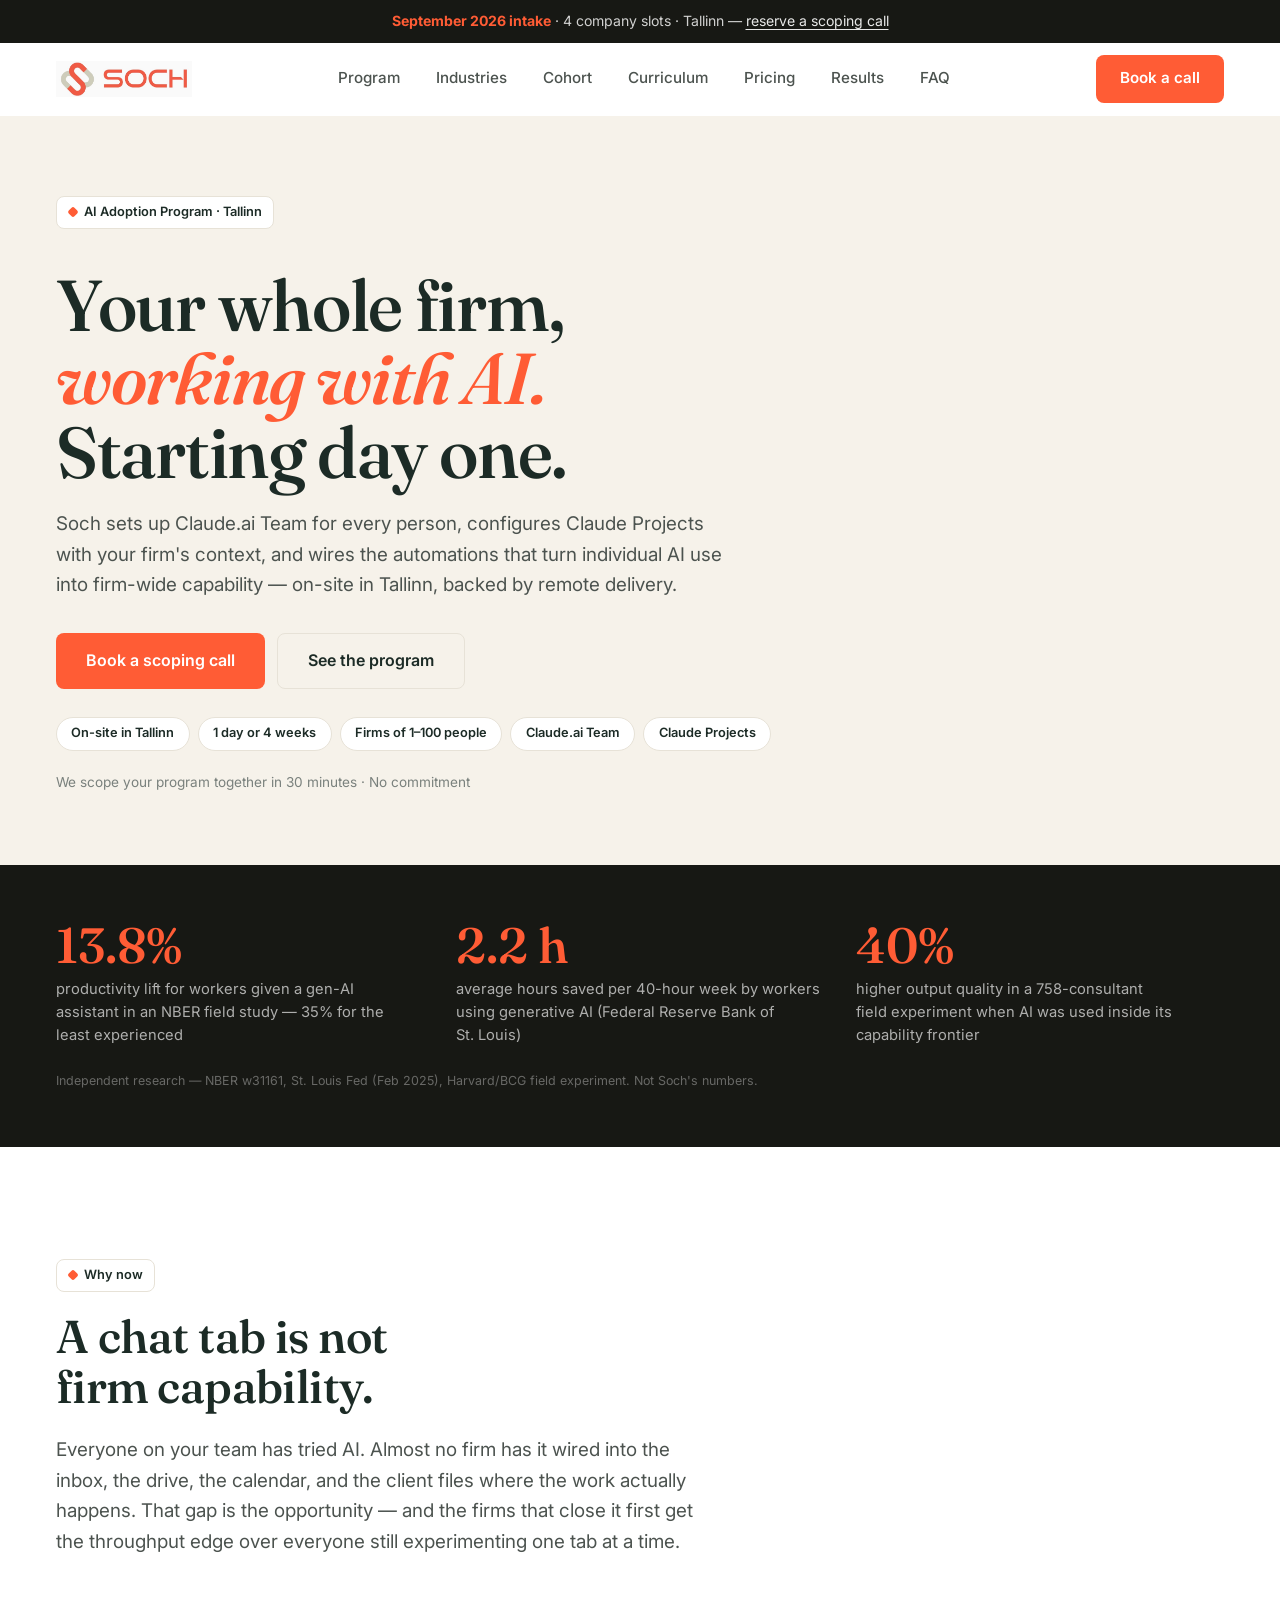
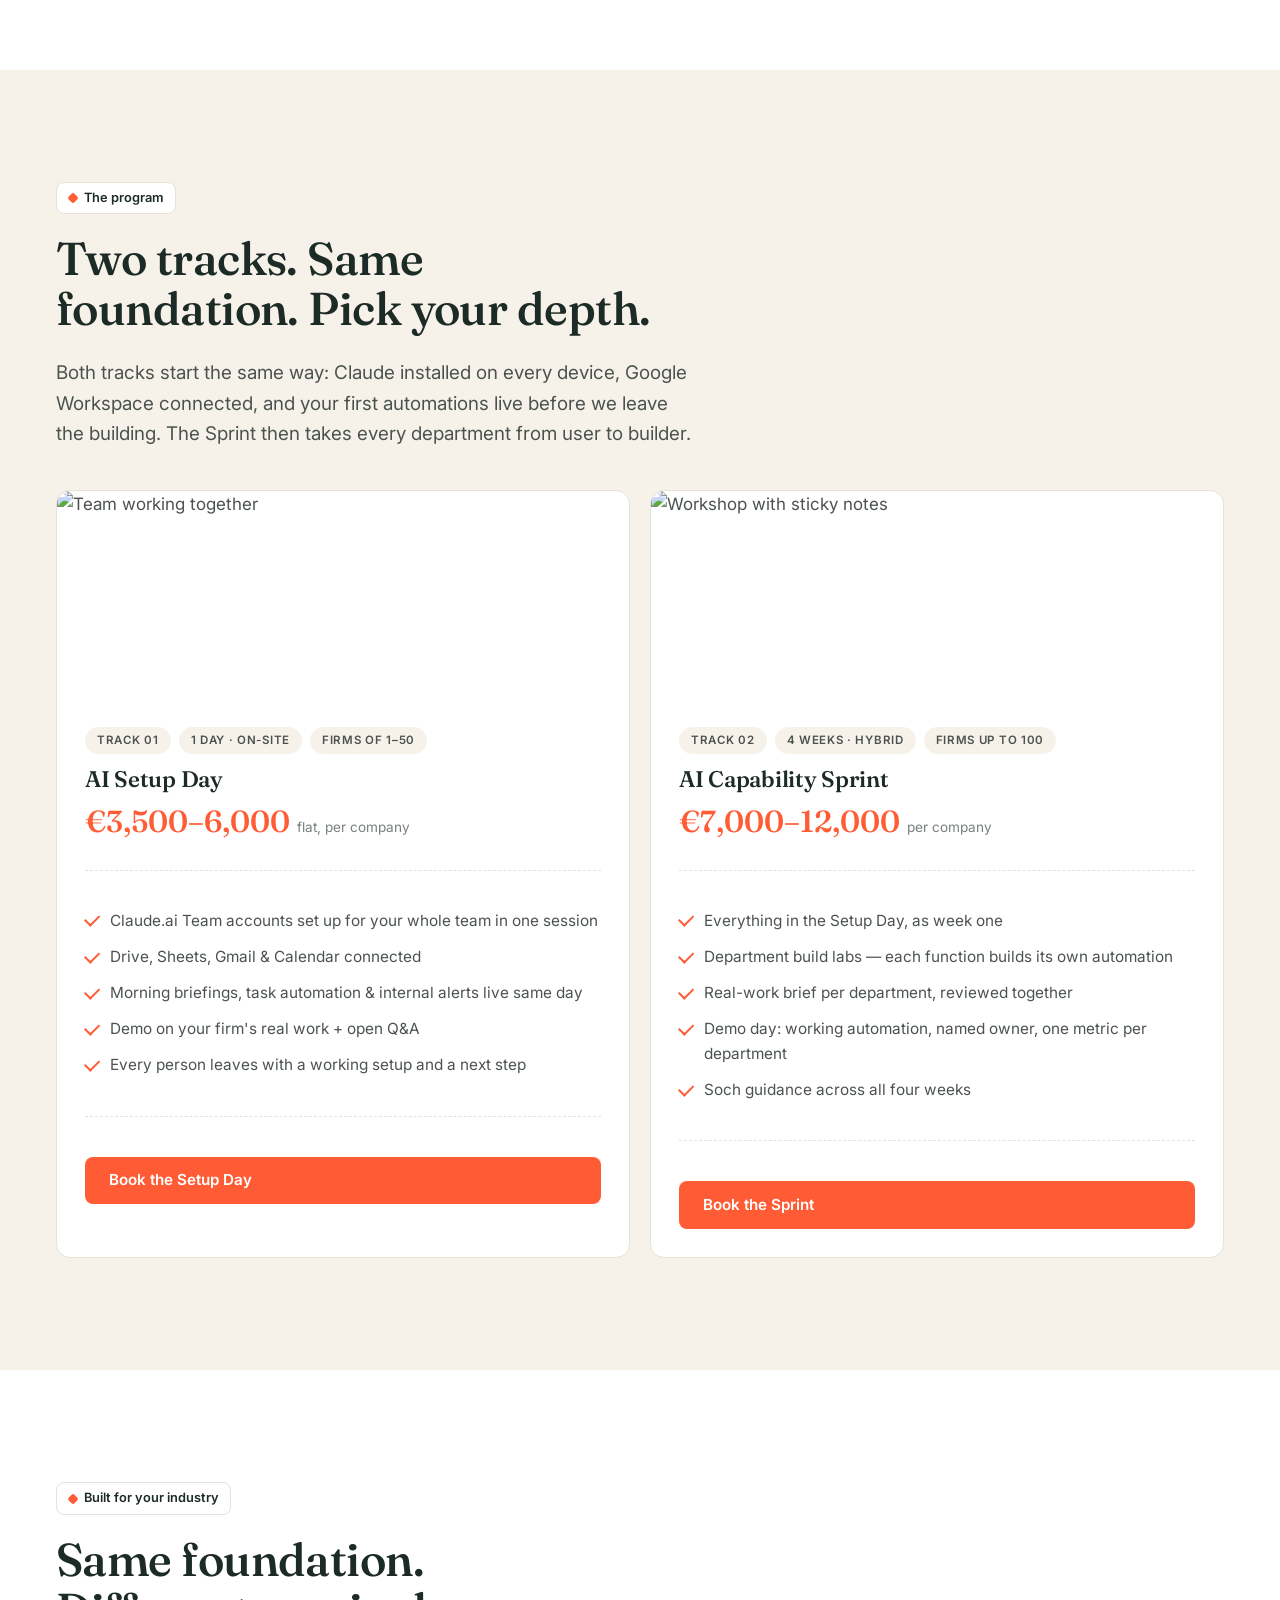
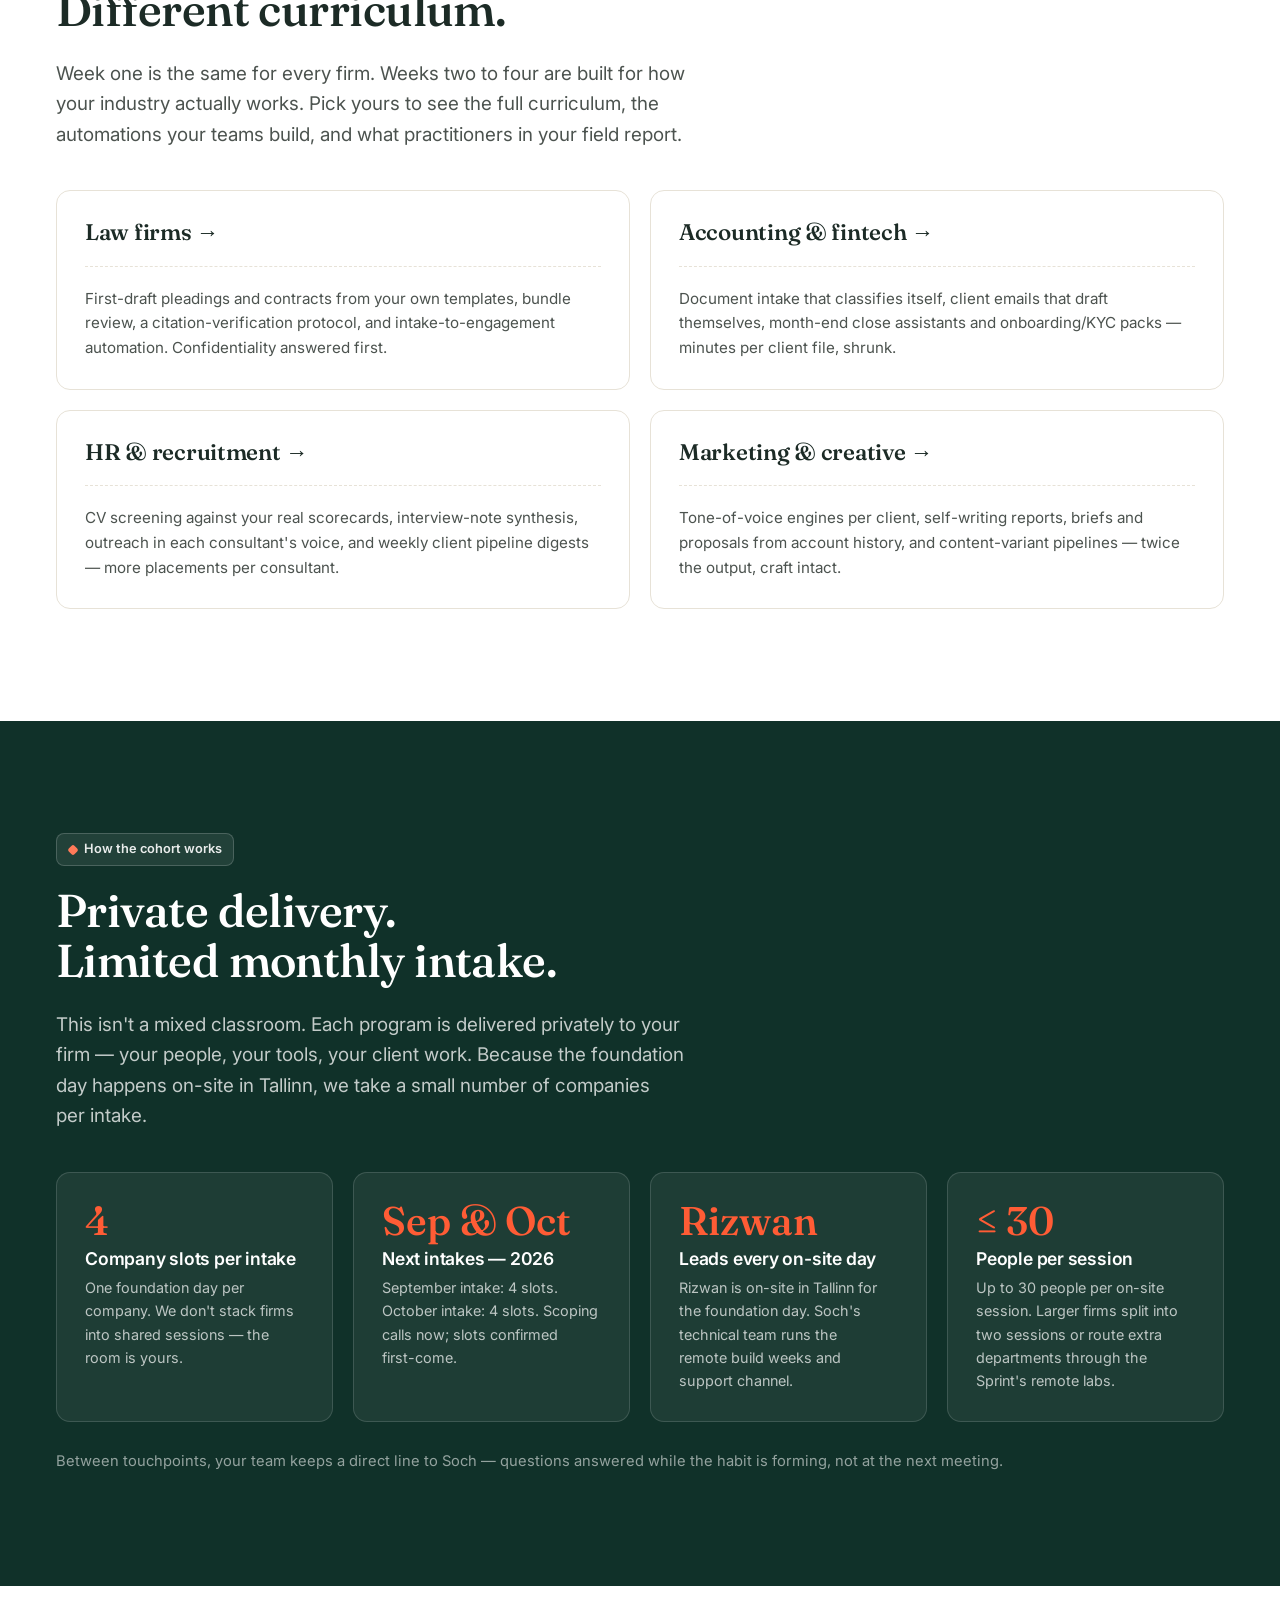
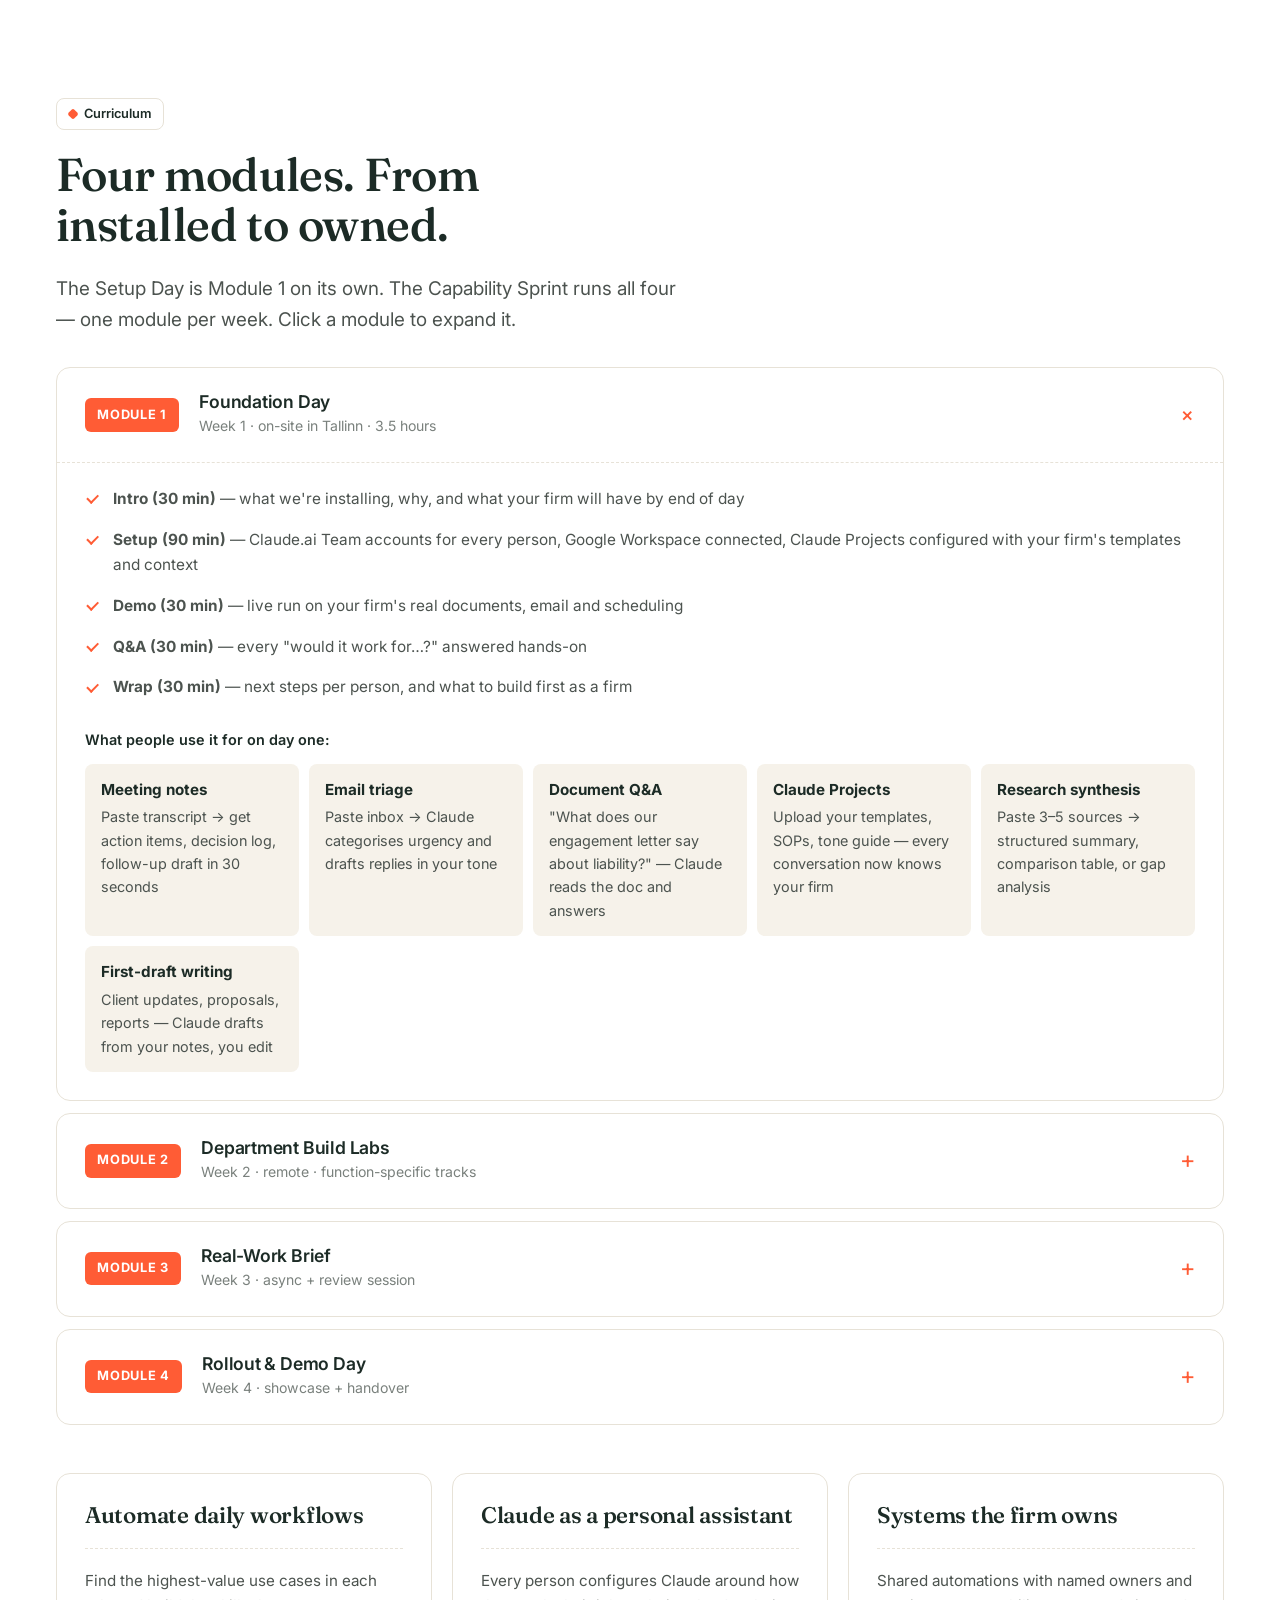
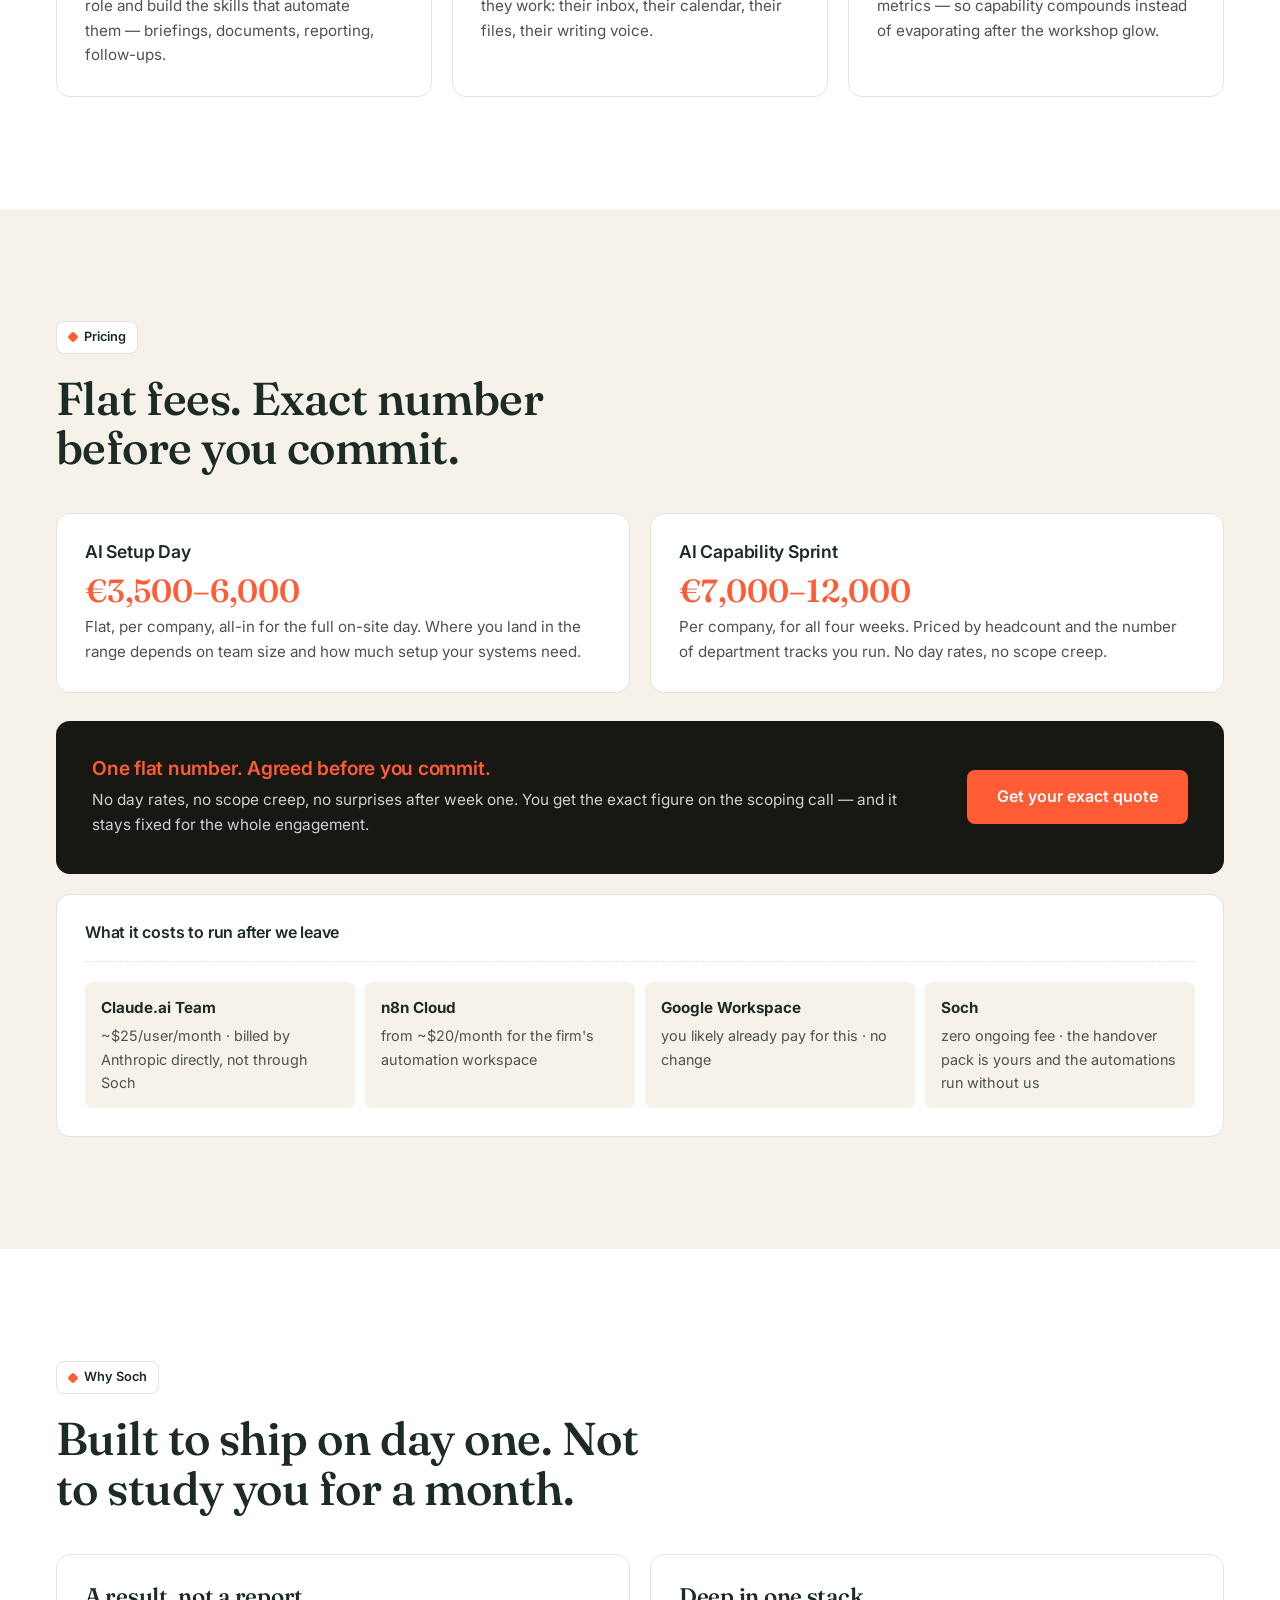
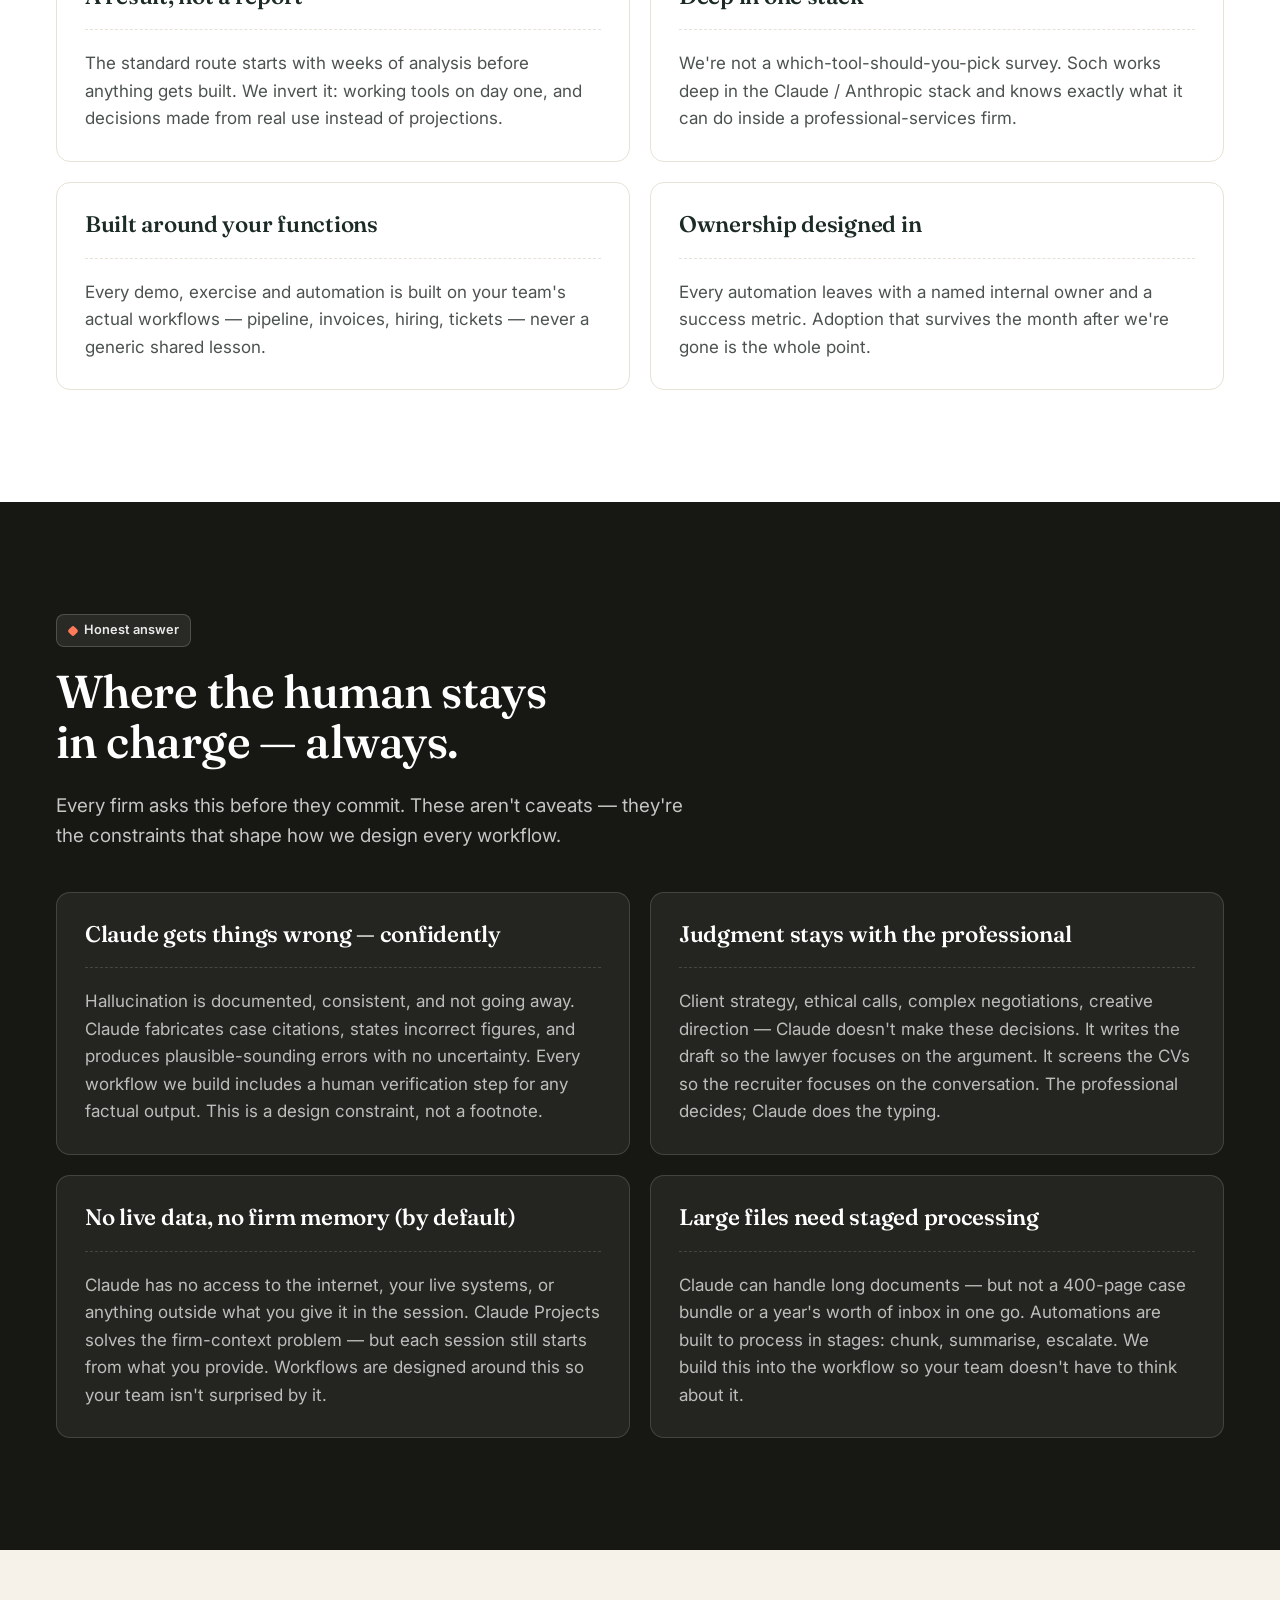
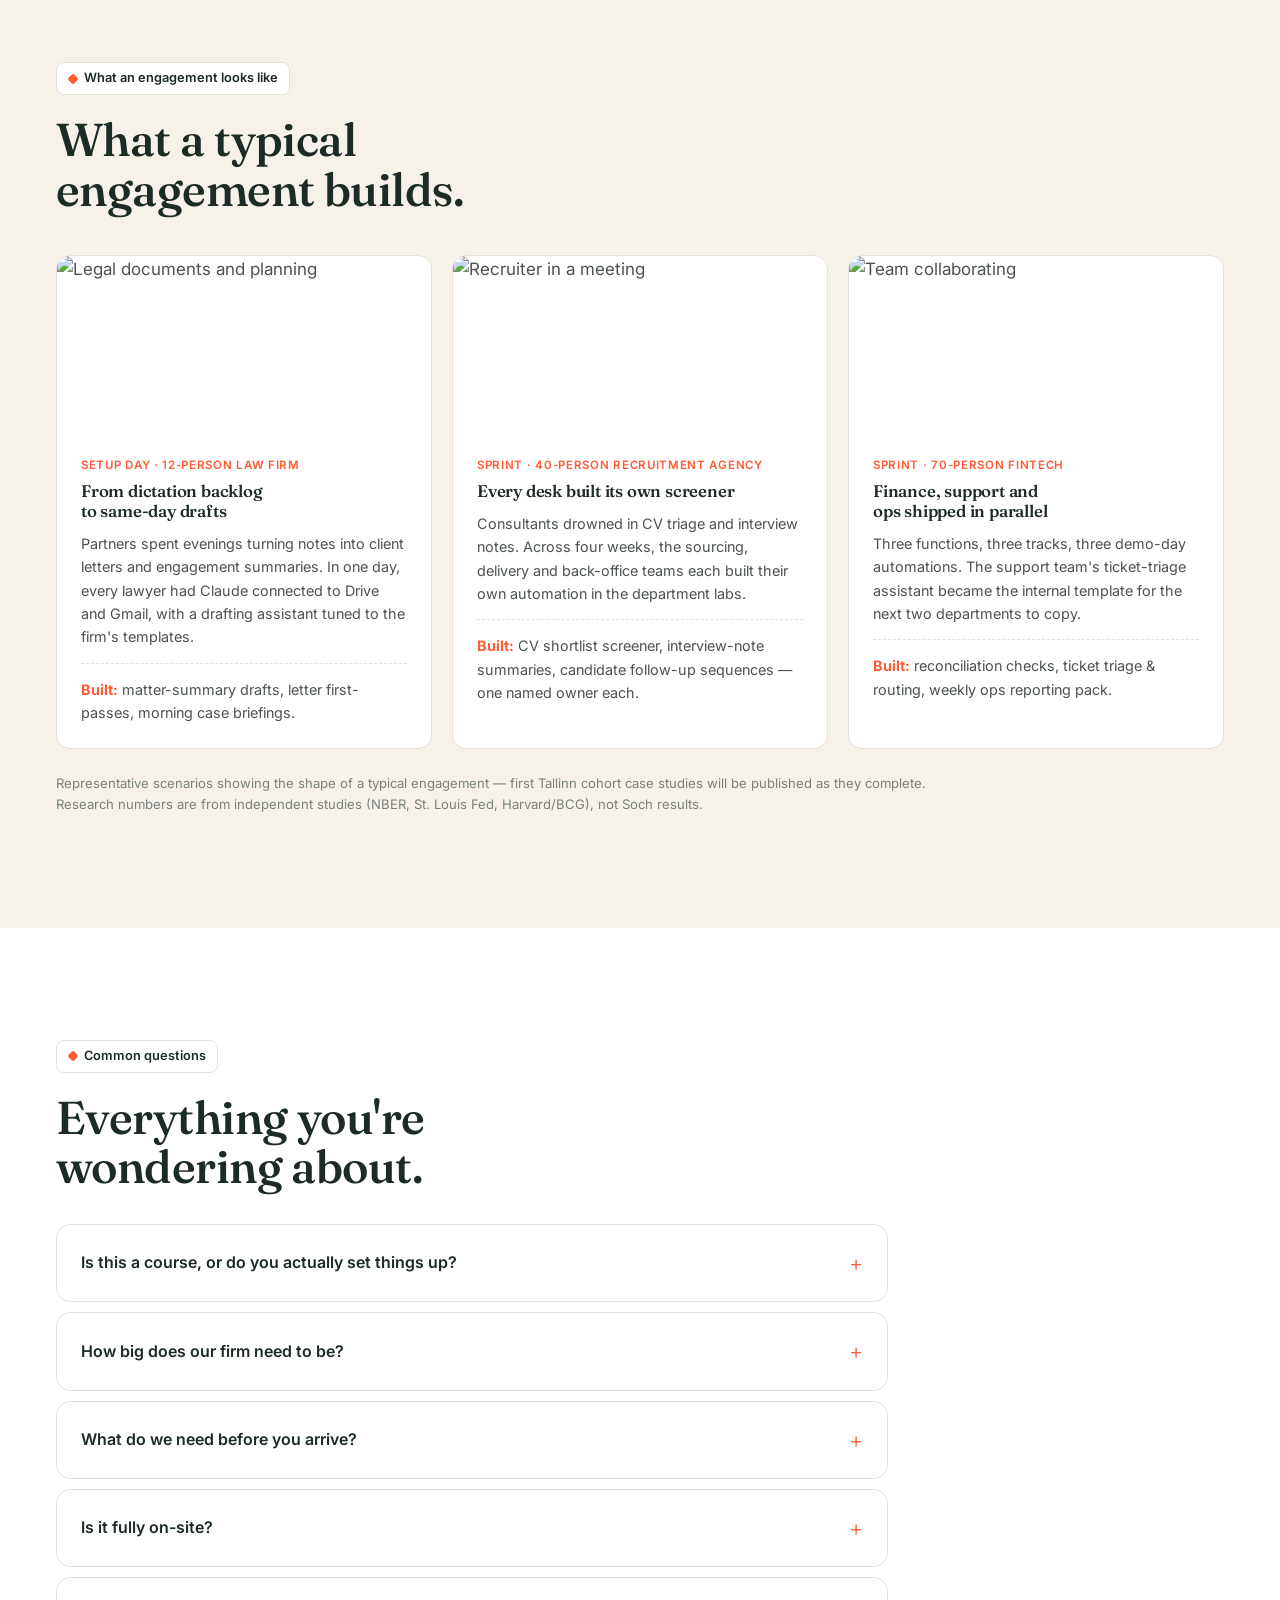
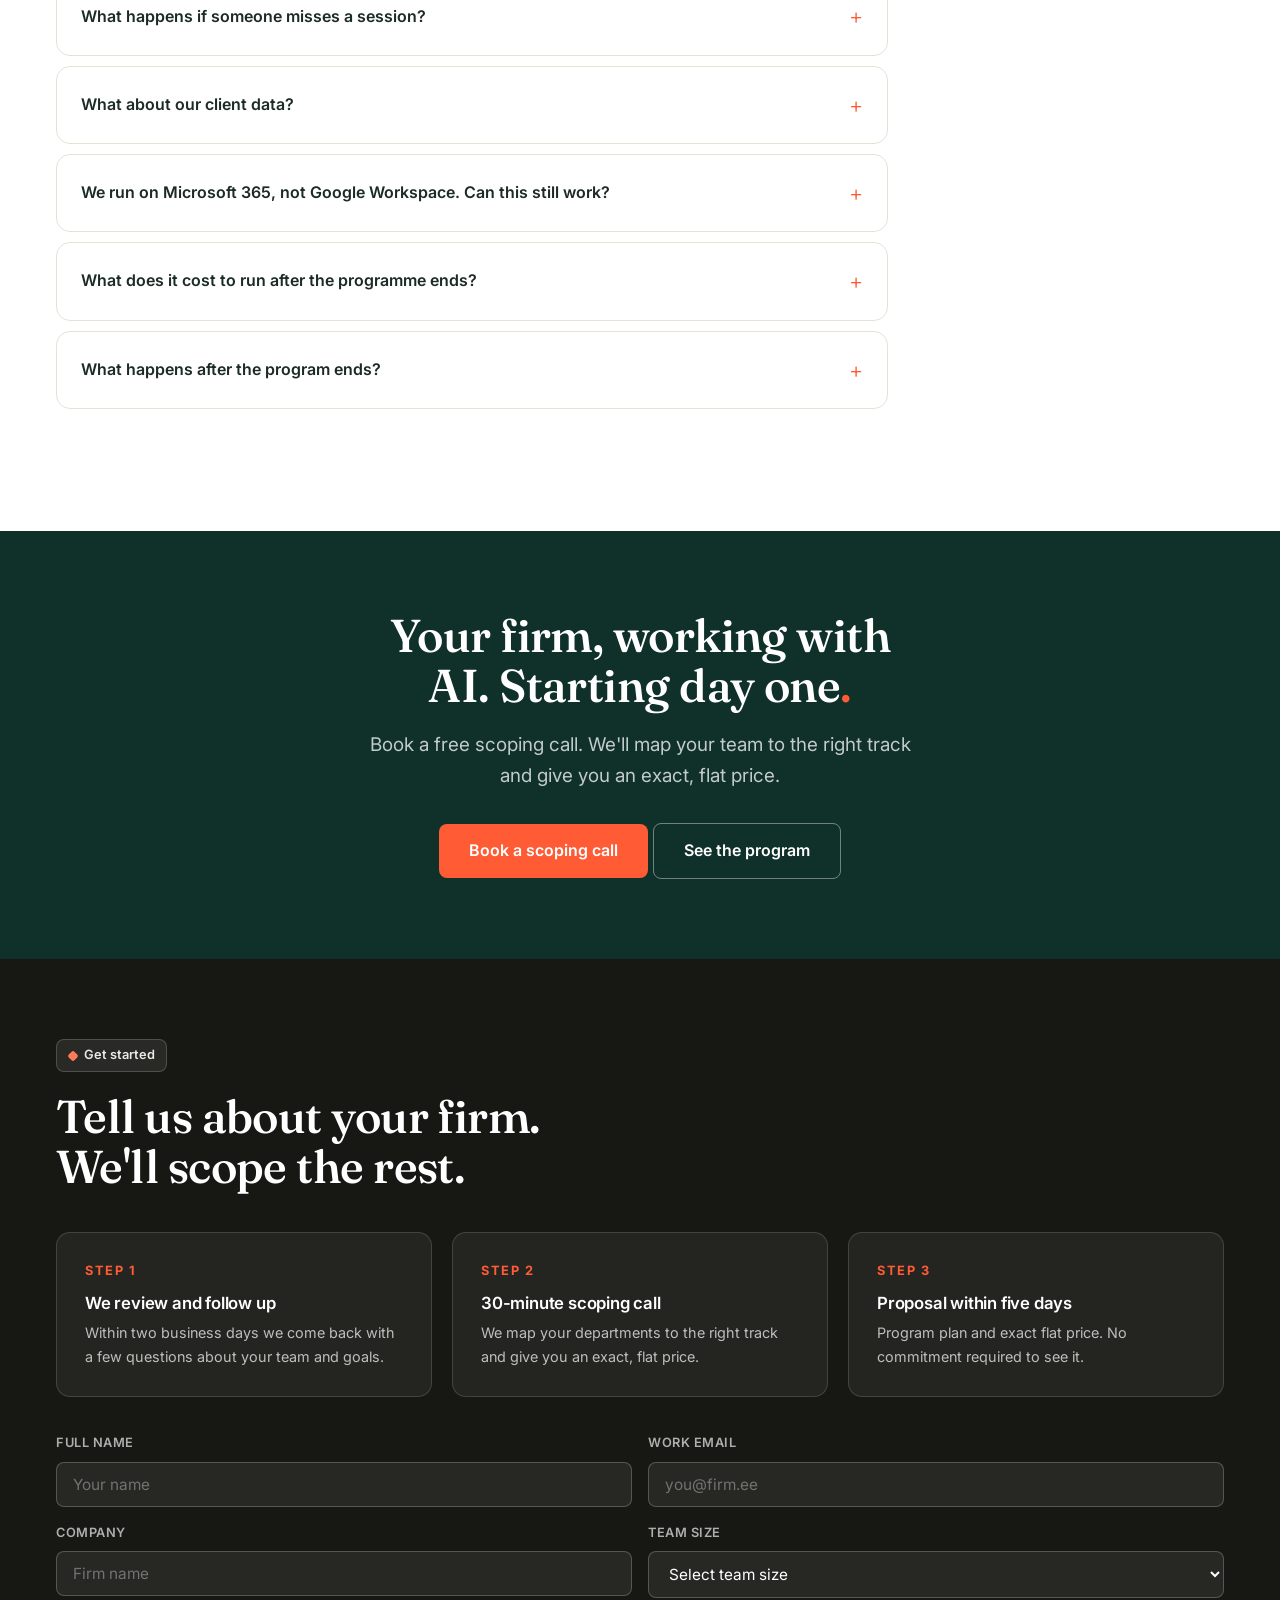
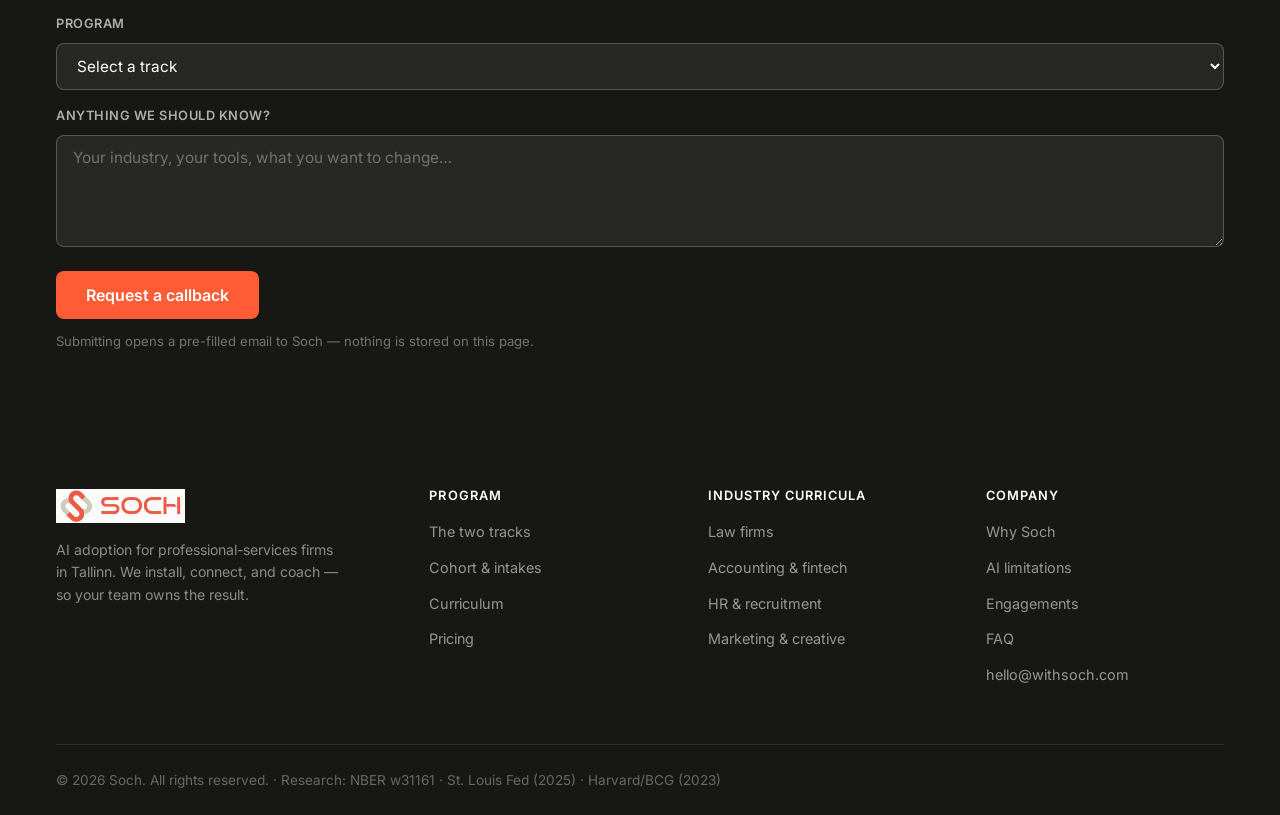
==== commit 0360848a: "Update: AI engineer content audit — product naming, use cases, limitations Product naming: - Replace" ====
--- a/index.html
+++ b/index.html
@@ -49,7 +49,7 @@
   <div class="container">
     <span class="eyebrow">AI Adoption Program · Tallinn</span>
     <h1 class="display fade-up">Your whole firm,<br><em class="text-brand italic">working with AI.</em><br>Starting day one.</h1>
-    <p class="lead fade-up" data-delay="1" style="max-width:42rem;margin-top:1.25rem">Soch installs Claude across your team, connects it to the Google Workspace you already run on, and coaches every department to build its own automations — on-site in Tallinn, backed by remote delivery.</p>
+    <p class="lead fade-up" data-delay="1" style="max-width:42rem;margin-top:1.25rem">Soch sets up Claude.ai Team for every person, configures Claude Projects with your firm's context, and wires the automations that turn individual AI use into firm-wide capability — on-site in Tallinn, backed by remote delivery.</p>
     <div class="ctas fade-up" data-delay="2">
       <a class="btn btn-primary btn-lg" href="#enquire">Book a scoping call</a>
       <a class="btn btn-outline btn-lg" href="#program">See the program</a>
@@ -58,7 +58,8 @@
       <span class="chip">On-site in Tallinn</span>
       <span class="chip">1 day or 4 weeks</span>
       <span class="chip">Firms of 1–100 people</span>
-      <span class="chip">Claude + n8n stack</span>
+      <span class="chip">Claude.ai Team</span>
+      <span class="chip">Claude Projects</span>
     </div>
     <p style="margin-top:1.25rem;font-size:0.85rem;color:var(--muted)">We scope your program together in 30 minutes · No commitment</p>
   </div>
@@ -117,7 +118,7 @@
           <div class="track-price">€3,500–6,000 <span>flat, per company</span></div>
           <div class="rule-dashed"></div>
           <ul class="check-list">
-            <li>Claude Code installed for up to 30 people in one session</li>
+            <li>Claude.ai Team accounts set up for your whole team in one session</li>
             <li>Drive, Sheets, Gmail &amp; Calendar connected</li>
             <li>Morning briefings, task automation &amp; internal alerts live same day</li>
             <li>Demo on your firm's real work + open Q&amp;A</li>
@@ -218,17 +219,26 @@
         <div class="module-body">
           <ul>
             <li><b>Intro (30 min)</b> — what we're installing, why, and what your firm will have by end of day</li>
-            <li><b>Setup (90 min)</b> — Claude Code on every device, Google Workspace connected, your firm's n8n workspace stood up — person by person</li>
+            <li><b>Setup (90 min)</b> — Claude.ai Team accounts for every person, Google Workspace connected, Claude Projects configured with your firm's templates and context</li>
             <li><b>Demo (30 min)</b> — live run on your firm's real documents, email and scheduling</li>
             <li><b>Q&amp;A (30 min)</b> — every "would it work for…?" answered hands-on</li>
             <li><b>Wrap (30 min)</b> — next steps per person, and what to build first as a firm</li>
           </ul>
+          <p style="margin-top:1.25rem;font-size:0.9rem;font-weight:600;color:var(--ink)">What people use it for on day one:</p>
+          <div class="deps-grid" style="margin-top:0.75rem">
+            <div class="dep-item"><b>Meeting notes</b>Paste transcript → get action items, decision log, follow-up draft in 30 seconds</div>
+            <div class="dep-item"><b>Email triage</b>Paste inbox → Claude categorises urgency and drafts replies in your tone</div>
+            <div class="dep-item"><b>Document Q&amp;A</b>"What does our engagement letter say about liability?" — Claude reads the doc and answers</div>
+            <div class="dep-item"><b>Claude Projects</b>Upload your templates, SOPs, tone guide — every conversation now knows your firm</div>
+            <div class="dep-item"><b>Research synthesis</b>Paste 3–5 sources → structured summary, comparison table, or gap analysis</div>
+            <div class="dep-item"><b>First-draft writing</b>Client updates, proposals, reports — Claude drafts from your notes, you edit</div>
+          </div>
         </div>
       </details>
       <details class="module fade-up">
         <summary><span class="module-num">MODULE 2</span><div class="module-title"><h3>Department Build Labs</h3><p>Week 2 · remote · function-specific tracks</p></div><span class="module-plus">+</span></summary>
         <div class="module-body">
-          <p style="margin-top:1rem;font-size:0.96rem;color:var(--slate)">The room splits into function tracks. Each track builds its own automation in Claude + n8n — fully guided at the start, increasingly independent by the end. See the <a href="#industries" style="color:var(--brand)">industry curricula</a> for how the labs run in your field.</p>
+          <p style="margin-top:1rem;font-size:0.96rem;color:var(--slate)">The firm splits into function tracks. Each track focuses first on using AI well — prompting precisely, getting reliable outputs, building Claude Projects with the right firm context. Soch arrives at Week 2 with the department's core automations already built in n8n and ready to hand over; the labs teach each team how they work, how to modify them, and what to add. See the <a href="#industries" style="color:var(--brand)">industry curricula</a> for how the labs run in your field.</p>
           <div class="deps-grid">
             <div class="dep-item"><b>Sales &amp; BD</b>Pipeline and outbound</div>
             <div class="dep-item"><b>Marketing</b>Content and reporting</div>
@@ -296,6 +306,16 @@
       </div>
       <a class="btn btn-primary btn-lg" href="#enquire" style="flex-shrink:0">Get your exact quote</a>
     </div>
+    <div class="card fade-up" data-delay="3" style="margin-top:1.25rem;background:var(--white)">
+      <h3 style="font-family:'Inter',sans-serif;font-weight:600;font-size:1rem;color:var(--ink)">What it costs to run after we leave</h3>
+      <div class="rule-dashed"></div>
+      <div class="deps-grid" style="margin-top:0.75rem">
+        <div class="dep-item"><b>Claude.ai Team</b>~$25/user/month · billed by Anthropic directly, not through Soch</div>
+        <div class="dep-item"><b>n8n Cloud</b>from ~$20/month for the firm's automation workspace</div>
+        <div class="dep-item"><b>Google Workspace</b>you likely already pay for this · no change</div>
+        <div class="dep-item"><b>Soch</b>zero ongoing fee · the handover pack is yours and the automations run without us</div>
+      </div>
+    </div>
   </div>
 </section>
 
@@ -311,6 +331,39 @@
       <div class="card"><h3>Deep in one stack</h3><div class="rule-dashed"></div><p style="color:var(--slate)">We're not a which-tool-should-you-pick survey. Soch works deep in the Claude / Anthropic stack and knows exactly what it can do inside a professional-services firm.</p></div>
       <div class="card"><h3>Built around your functions</h3><div class="rule-dashed"></div><p style="color:var(--slate)">Every demo, exercise and automation is built on your team's actual workflows — pipeline, invoices, hiring, tickets — never a generic shared lesson.</p></div>
       <div class="card"><h3>Ownership designed in</h3><div class="rule-dashed"></div><p style="color:var(--slate)">Every automation leaves with a named internal owner and a success metric. Adoption that survives the month after we're gone is the whole point.</p></div>
+    </div>
+  </div>
+</section>
+
+<!-- LIMITATIONS / HONEST SECTION -->
+<section class="bg-charcoal" id="limitations">
+  <div class="container">
+    <div class="section-head fade-up">
+      <span class="eyebrow">Honest answer</span>
+      <h2 style="color:#fff">Where the human stays in charge — always.</h2>
+      <p class="lead mt-3" style="color:rgba(255,255,255,.75)">Every firm asks this before they commit. These aren't caveats — they're the constraints that shape how we design every workflow.</p>
+    </div>
+    <div class="grid-2 fade-up" data-delay="1" style="margin-top:2.5rem">
+      <div class="card" style="background:rgba(255,255,255,.06);border-color:rgba(255,255,255,.14)">
+        <h3 style="color:#fff">Claude gets things wrong — confidently</h3>
+        <div class="rule-dashed" style="border-color:rgba(255,255,255,.15)"></div>
+        <p style="color:rgba(255,255,255,.7)">Hallucination is documented, consistent, and not going away. Claude fabricates case citations, states incorrect figures, and produces plausible-sounding errors with no uncertainty. Every workflow we build includes a human verification step for any factual output. This is a design constraint, not a footnote.</p>
+      </div>
+      <div class="card" style="background:rgba(255,255,255,.06);border-color:rgba(255,255,255,.14)">
+        <h3 style="color:#fff">Judgment stays with the professional</h3>
+        <div class="rule-dashed" style="border-color:rgba(255,255,255,.15)"></div>
+        <p style="color:rgba(255,255,255,.7)">Client strategy, ethical calls, complex negotiations, creative direction — Claude doesn't make these decisions. It writes the draft so the lawyer focuses on the argument. It screens the CVs so the recruiter focuses on the conversation. The professional decides; Claude does the typing.</p>
+      </div>
+      <div class="card" style="background:rgba(255,255,255,.06);border-color:rgba(255,255,255,.14)">
+        <h3 style="color:#fff">No live data, no firm memory (by default)</h3>
+        <div class="rule-dashed" style="border-color:rgba(255,255,255,.15)"></div>
+        <p style="color:rgba(255,255,255,.7)">Claude has no access to the internet, your live systems, or anything outside what you give it in the session. Claude Projects solves the firm-context problem — but each session still starts from what you provide. Workflows are designed around this so your team isn't surprised by it.</p>
+      </div>
+      <div class="card" style="background:rgba(255,255,255,.06);border-color:rgba(255,255,255,.14)">
+        <h3 style="color:#fff">Large files need staged processing</h3>
+        <div class="rule-dashed" style="border-color:rgba(255,255,255,.15)"></div>
+        <p style="color:rgba(255,255,255,.7)">Claude can handle long documents — but not a 400-page case bundle or a year's worth of inbox in one go. Automations are built to process in stages: chunk, summarise, escalate. We build this into the workflow so your team doesn't have to think about it.</p>
+      </div>
     </div>
   </div>
 </section>
@@ -368,8 +421,10 @@
       <details class="faq-item fade-up"><summary>What do we need before you arrive?<span class="faq-plus">+</span></summary><div class="faq-body">Google Workspace (Drive, Sheets, Gmail, Calendar) and a decision-maker in the room. That's it — we handle installation, configuration and accounts on the day.</div></details>
       <details class="faq-item fade-up"><summary>Is it fully on-site?<span class="faq-plus">+</span></summary><div class="faq-body">The foundation day is on-site in Tallinn, led by Rizwan. In the Sprint, weeks 2–4 run remotely — live build labs, an async brief, and a demo day — with Soch's technical team delivering throughout.</div></details>
       <details class="faq-item fade-up"><summary>What happens if someone misses a session?<span class="faq-plus">+</span></summary><div class="faq-body">Sprint sessions are structured so departments work in parallel — a missed person catches up inside their department's track, and the week-3 brief is async by design.</div></details>
-      <details class="faq-item fade-up"><summary>What about our client data?<span class="faq-plus">+</span></summary><div class="faq-body">Everything runs inside your own Google Workspace and your own Claude accounts — Soch doesn't take copies of your files. We'll walk your decision-maker through the data-handling setup before anything is connected.</div></details>
-      <details class="faq-item fade-up"><summary>What happens after the program ends?<span class="faq-plus">+</span></summary><div class="faq-body">Every automation has a named internal owner and a metric, and your team keeps the full handover pack. Firms that want to go further scope that as a follow-on engagement.</div></details>
+      <details class="faq-item fade-up"><summary>What about our client data?<span class="faq-plus">+</span></summary><div class="faq-body">Everything runs inside your own Google Workspace and your own Claude accounts — Soch doesn't take copies of your files. On Anthropic's paid plans (Team and above), your conversations are not used to train their models. We'll walk your decision-maker through the data-handling setup before anything is connected.</div></details>
+      <details class="faq-item fade-up"><summary>We run on Microsoft 365, not Google Workspace. Can this still work?<span class="faq-plus">+</span></summary><div class="faq-body">Yes — Claude.ai Team and Claude Projects work independently of your file system. The automations we build in n8n can connect to Microsoft 365 (Outlook, OneDrive, SharePoint) as well as Google Workspace. The setup day takes slightly longer for M365 firms; we'll confirm this on the scoping call.</div></details>
+      <details class="faq-item fade-up"><summary>What does it cost to run after the programme ends?<span class="faq-plus">+</span></summary><div class="faq-body">Claude.ai Team is ~$25/user/month, billed directly by Anthropic. n8n Cloud starts at ~$20/month for the firm's automation workspace. These are your only ongoing costs — there's no Soch retainer, and the automations run without us once the handover is done.</div></details>
+      <details class="faq-item fade-up"><summary>What happens after the program ends?<span class="faq-plus">+</span></summary><div class="faq-body">Every automation has a named internal owner and a metric, and your team keeps the full handover pack — prompts, Claude Projects, n8n workflow files, and the AI use policy. Firms that want to go further scope that as a follow-on engagement.</div></details>
     </div>
   </div>
 </section>
@@ -457,6 +512,7 @@
         <h4>Company</h4>
         <ul>
           <li><a href="#whysoch">Why Soch</a></li>
+          <li><a href="#limitations">AI limitations</a></li>
           <li><a href="#results">Engagements</a></li>
           <li><a href="#faq">FAQ</a></li>
           <li><a href="mailto:hello@withsoch.com">hello@withsoch.com</a></li>
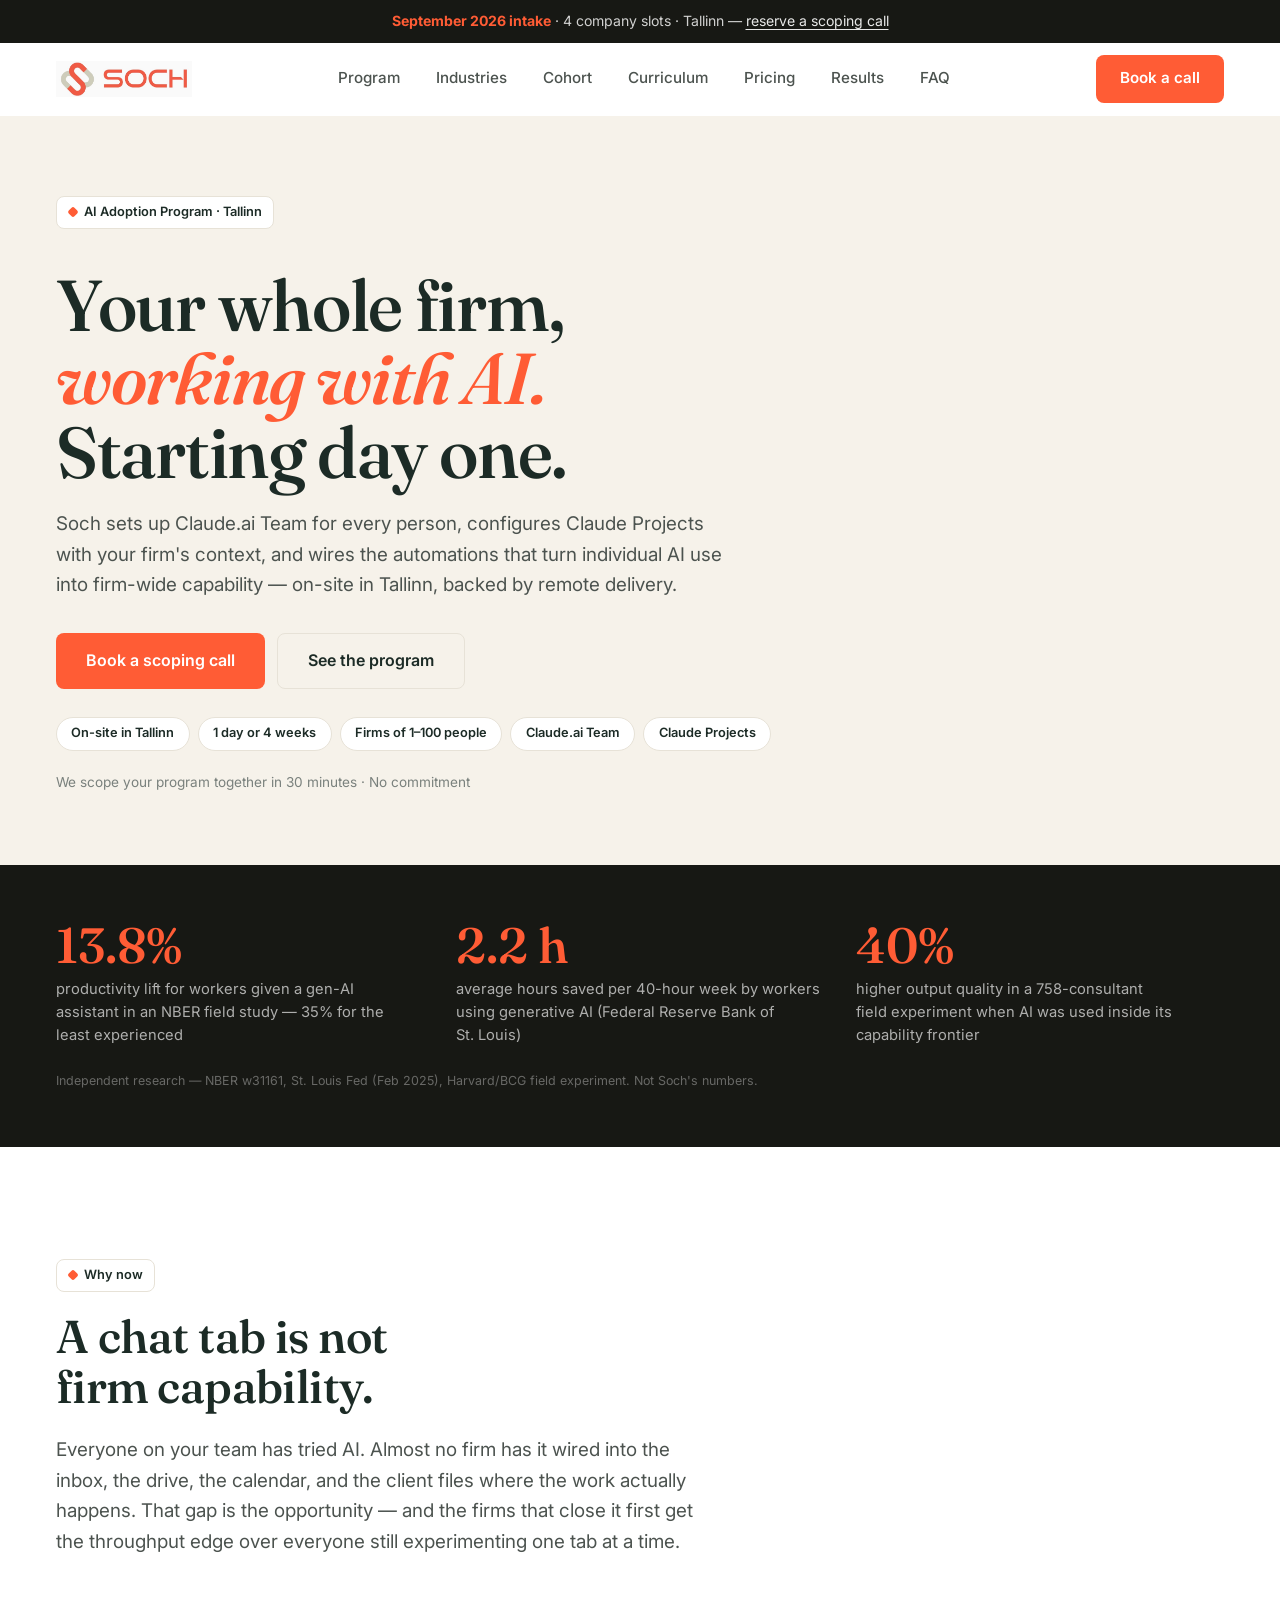
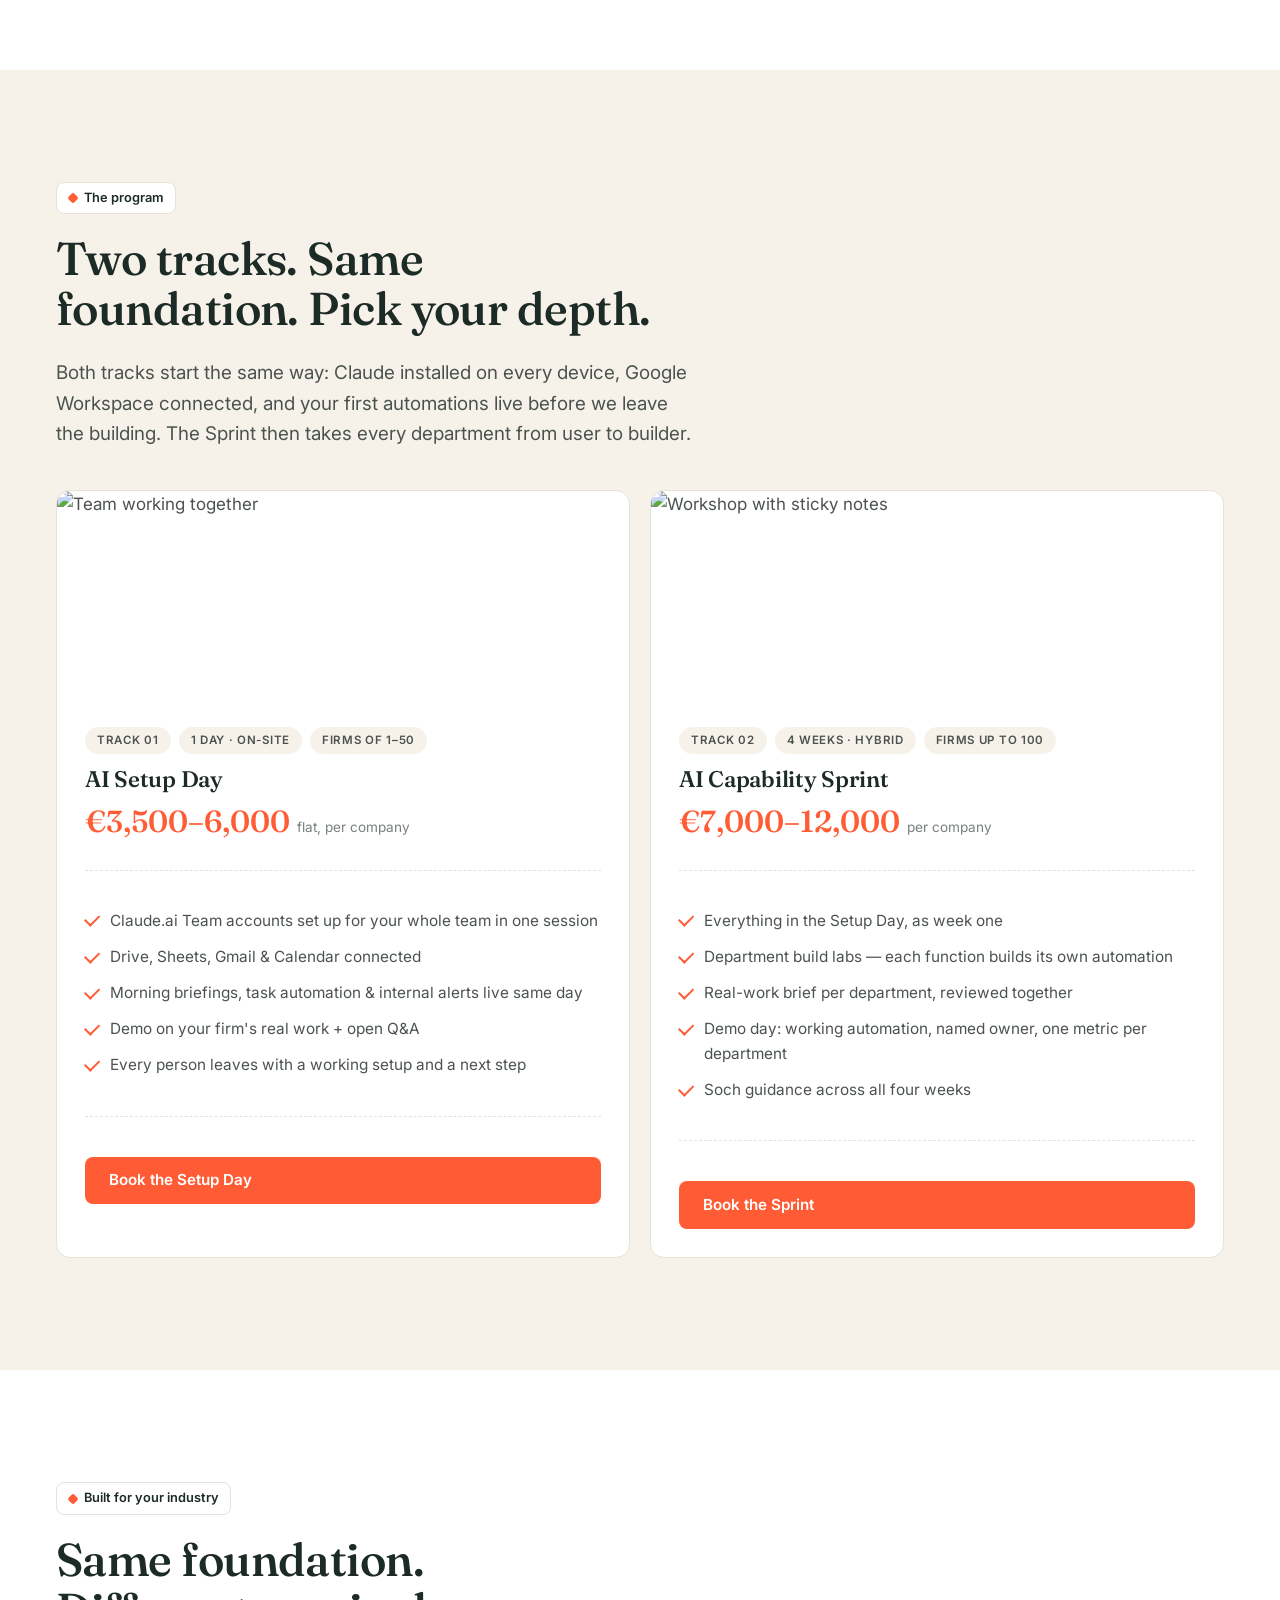
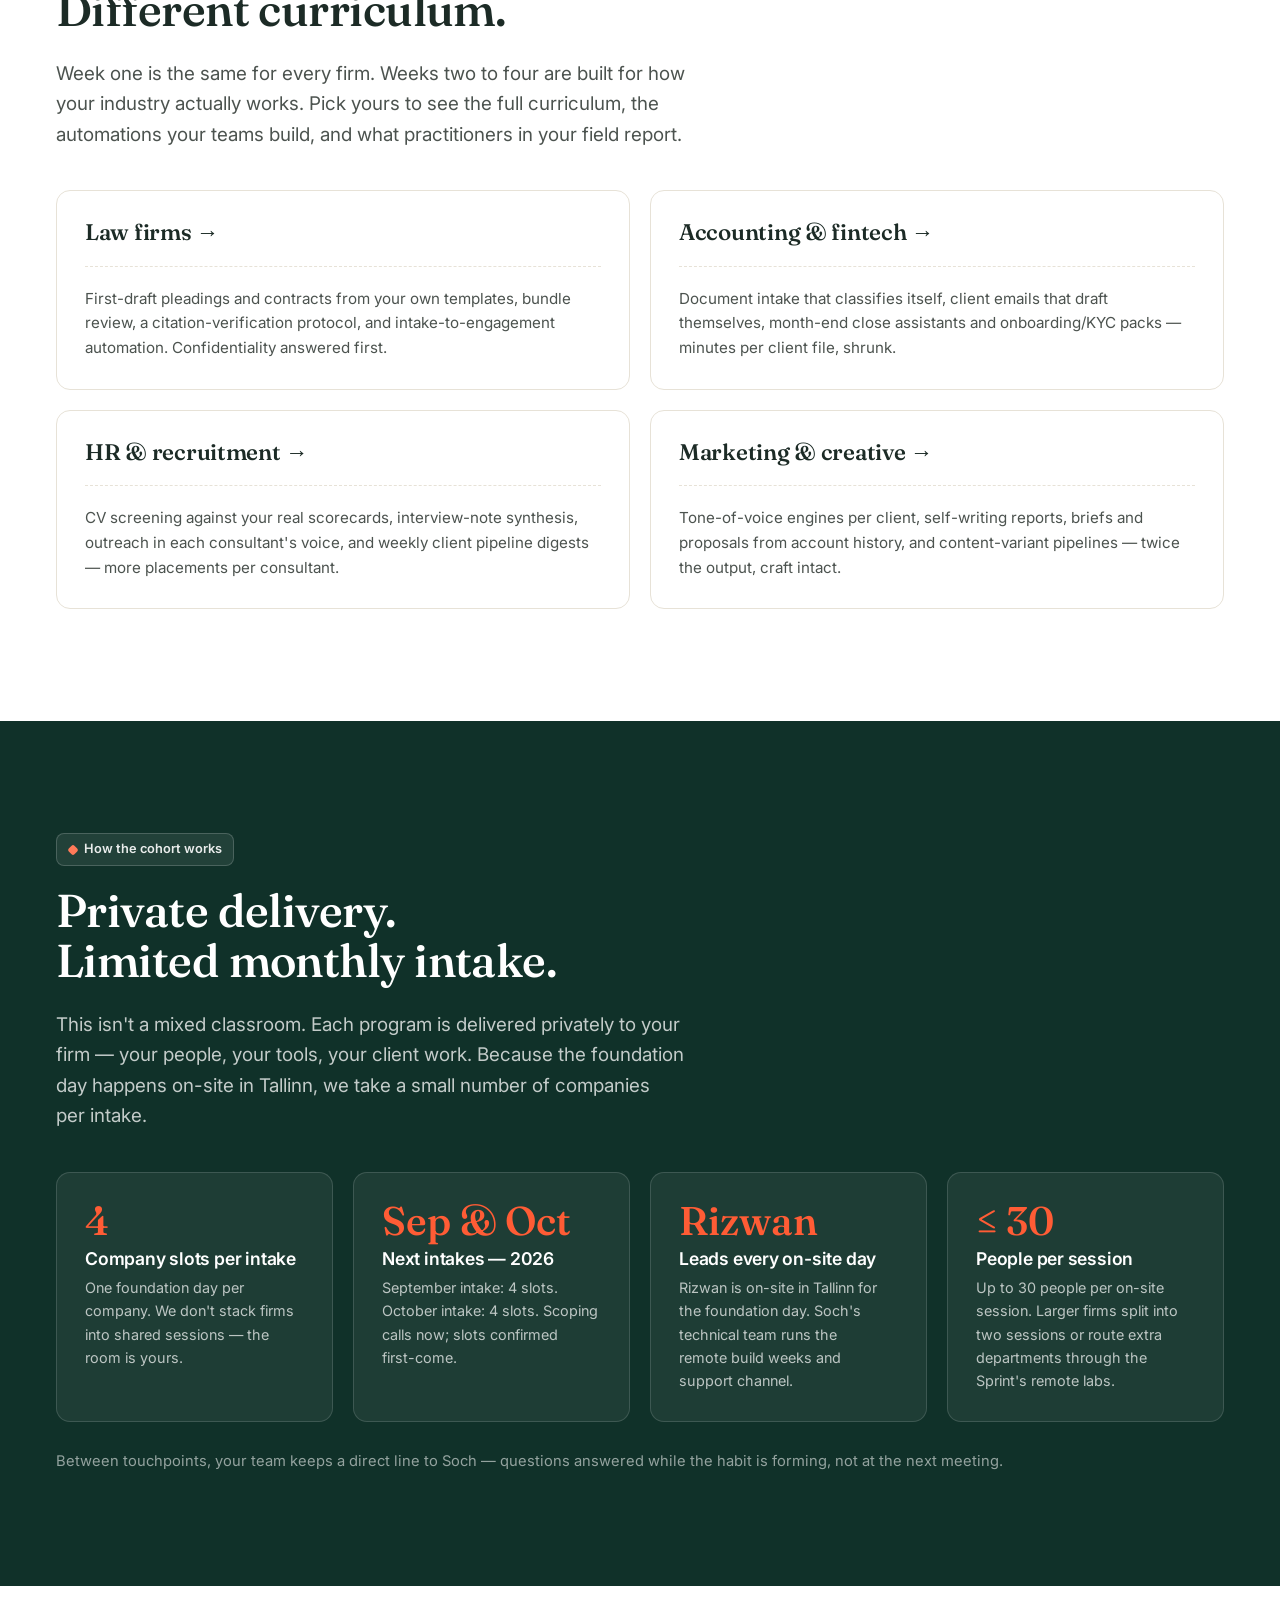
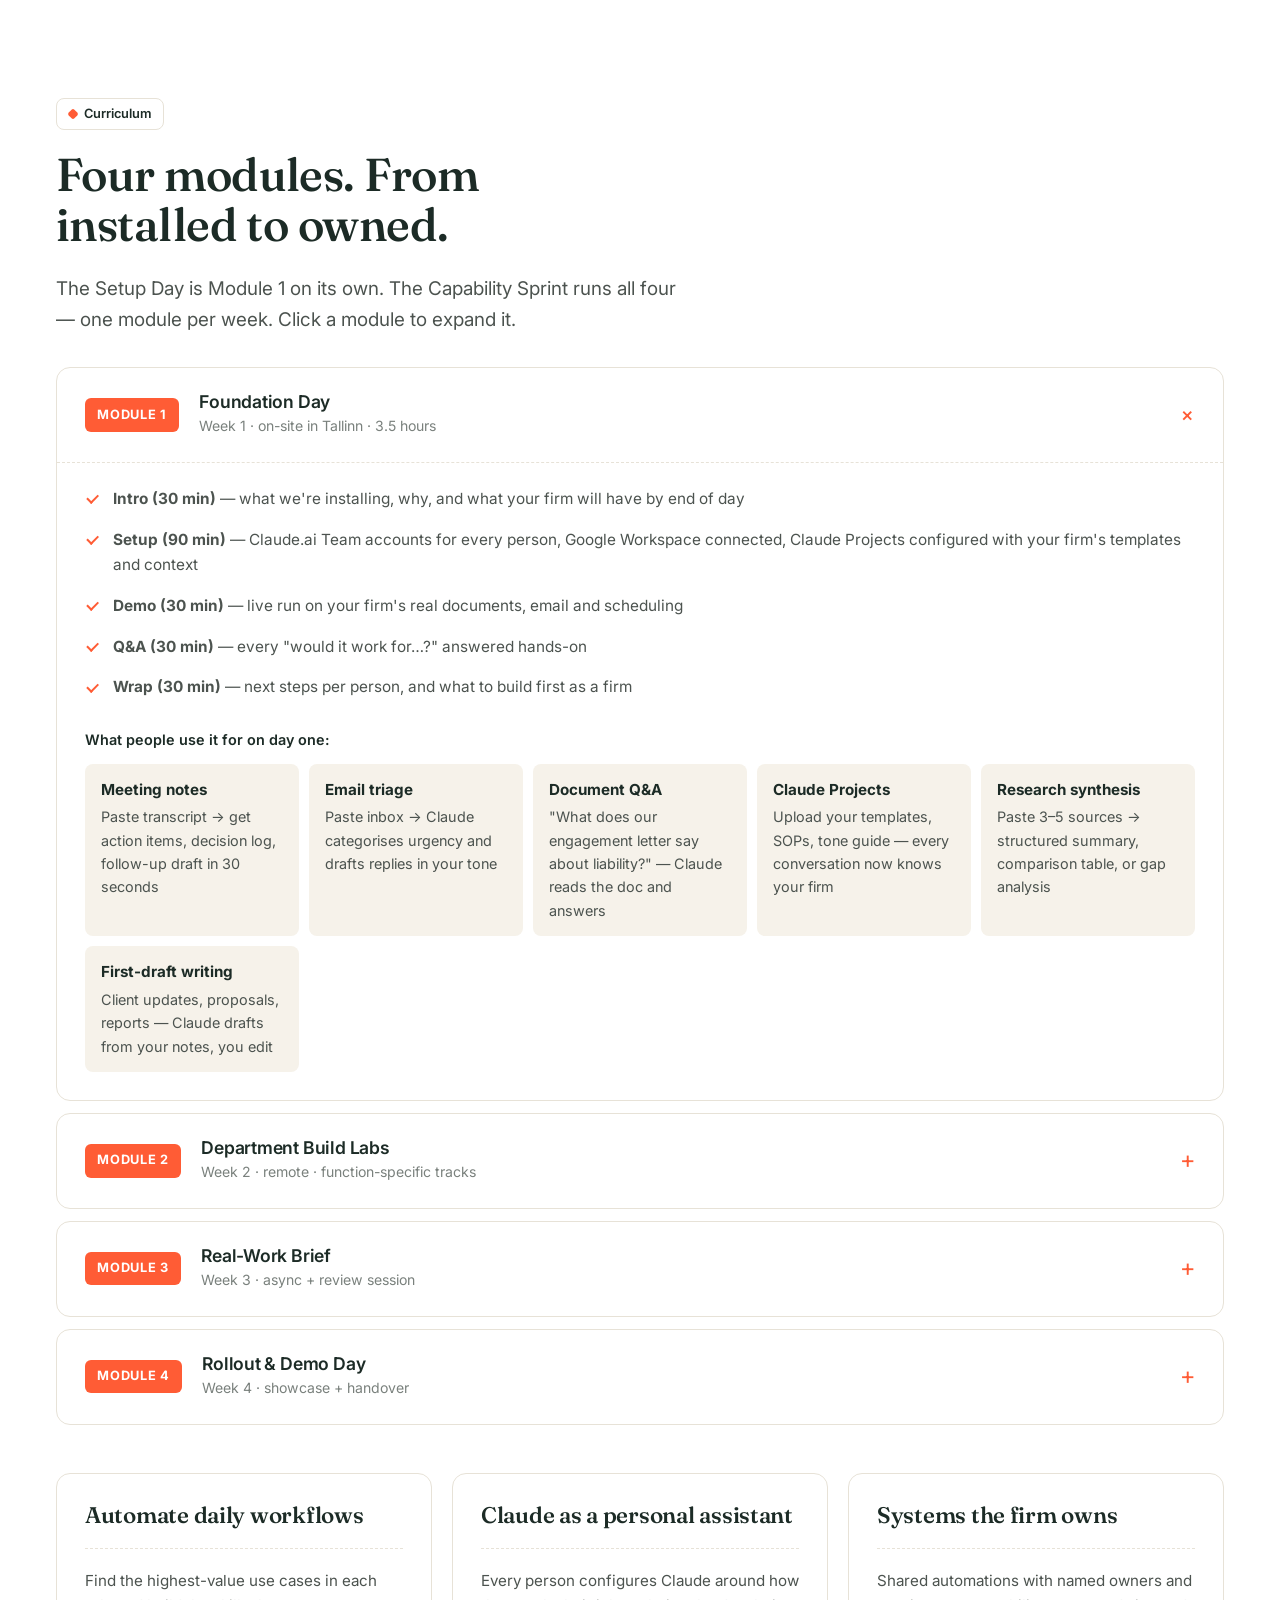
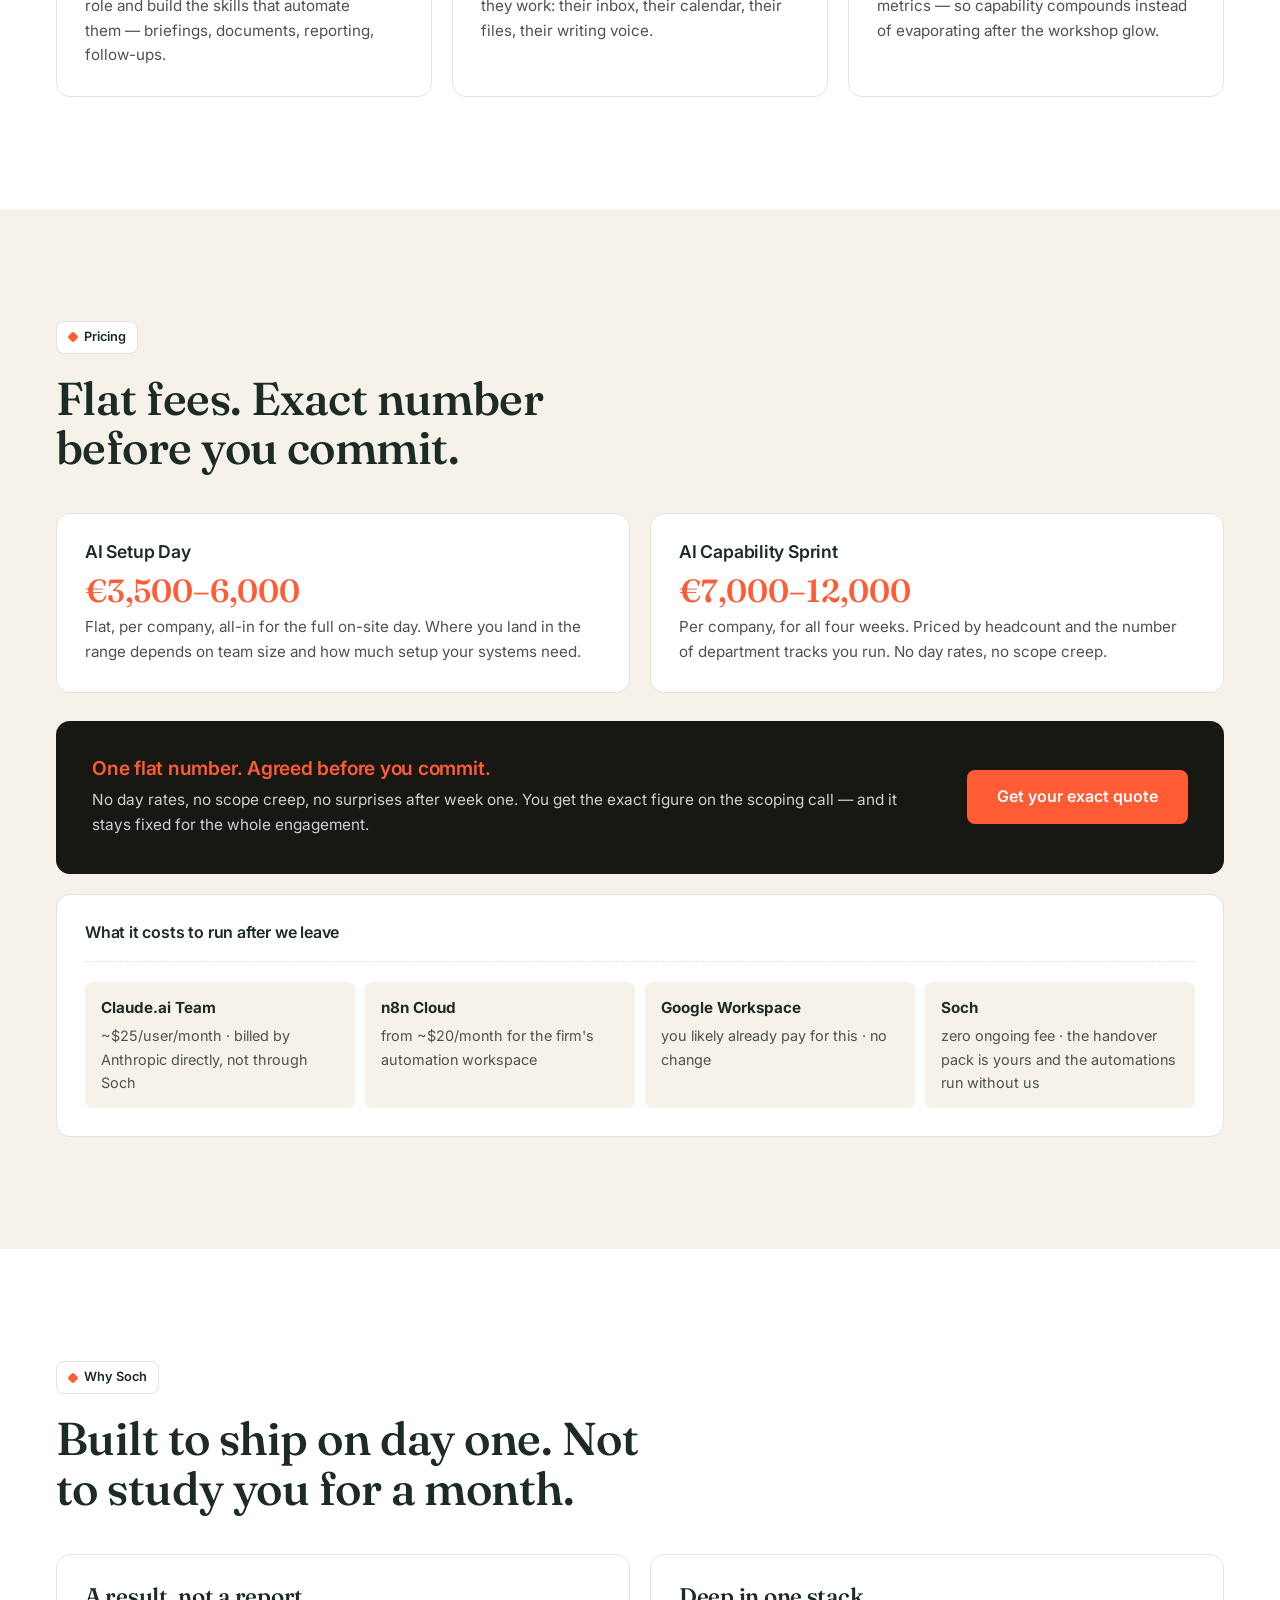
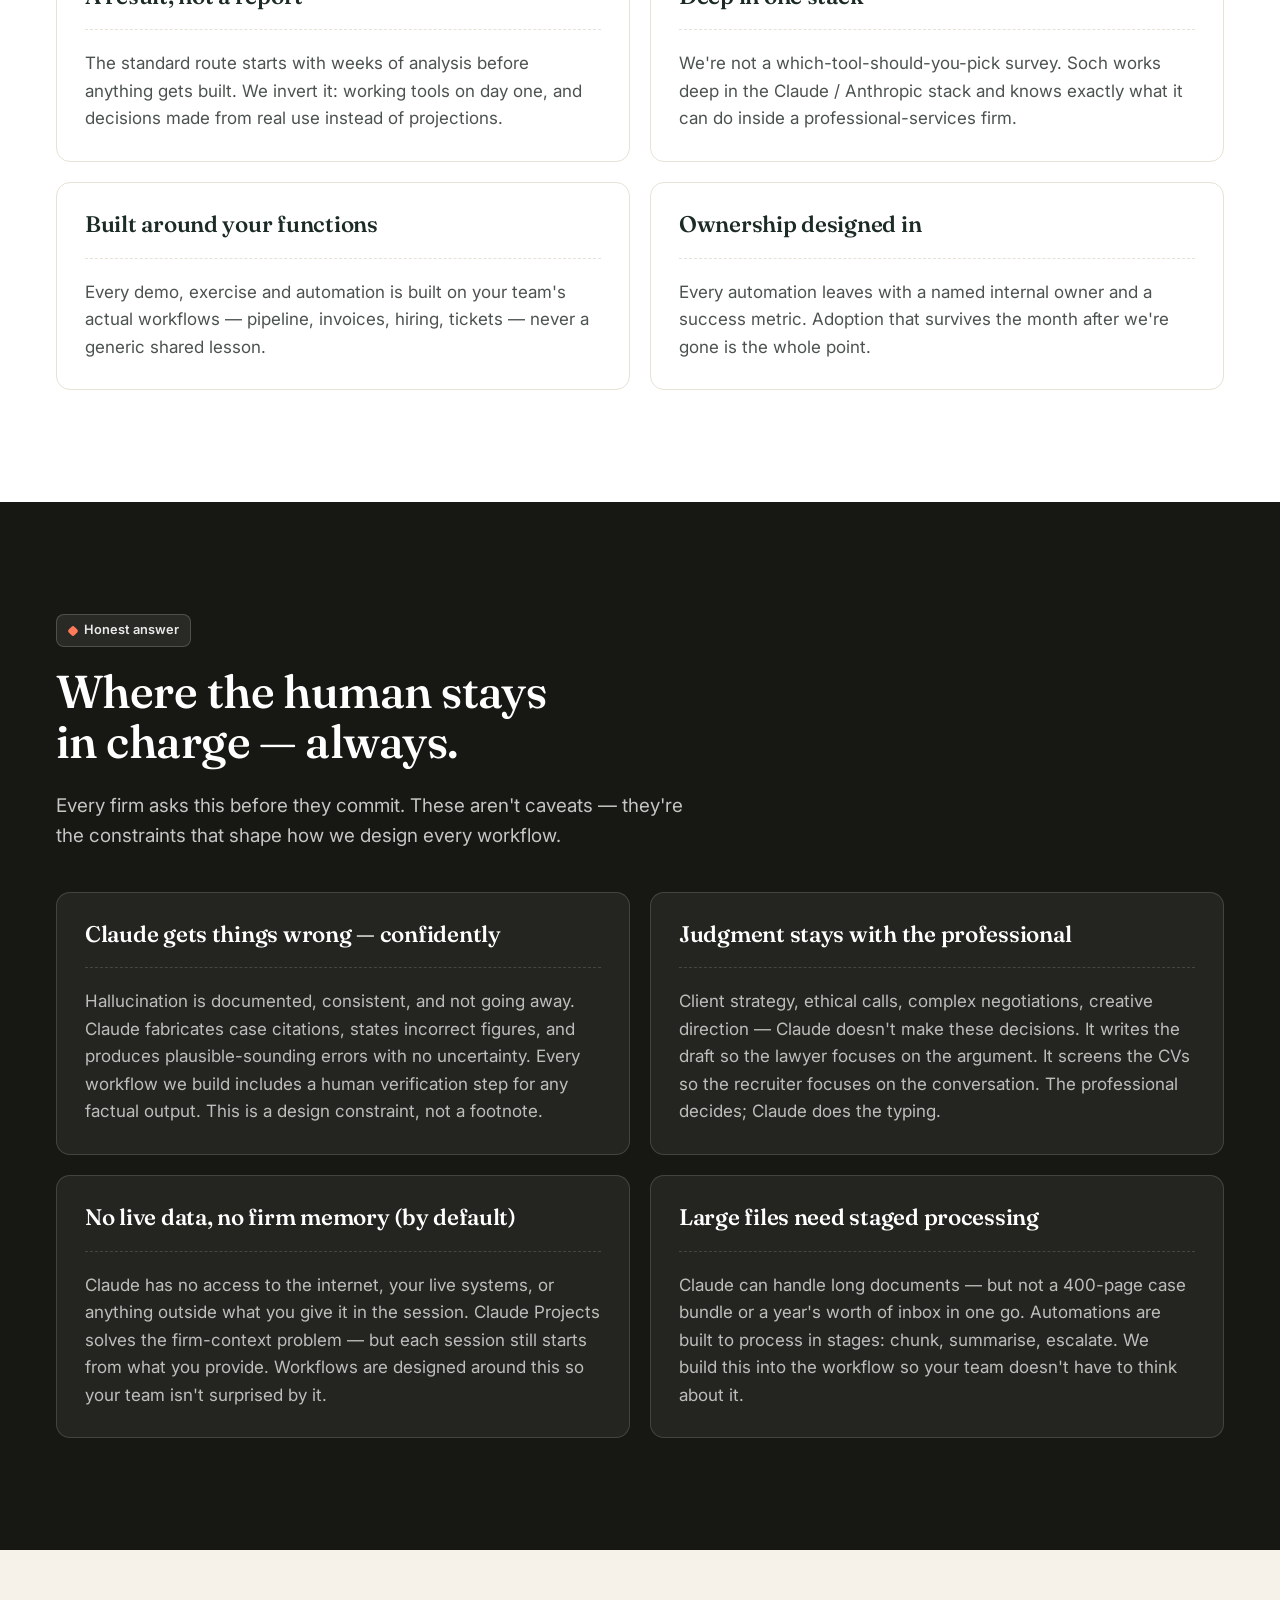
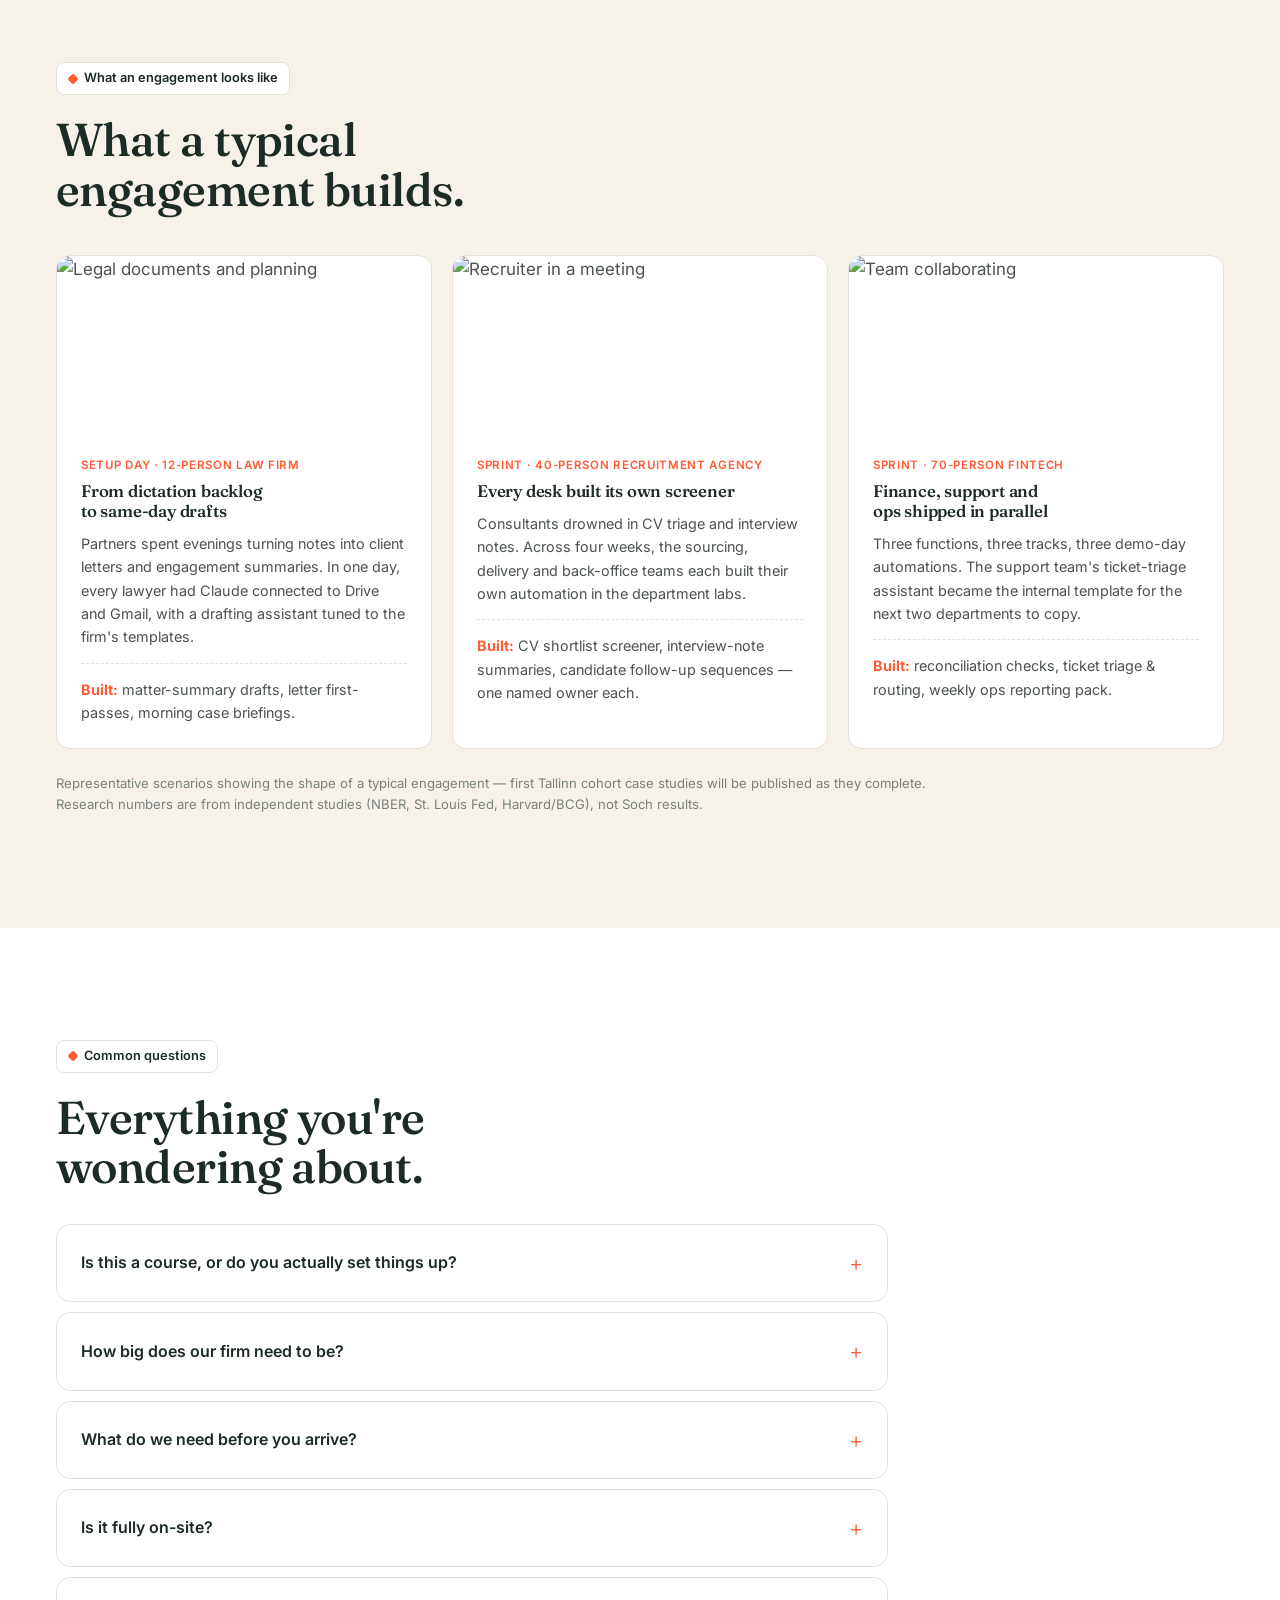
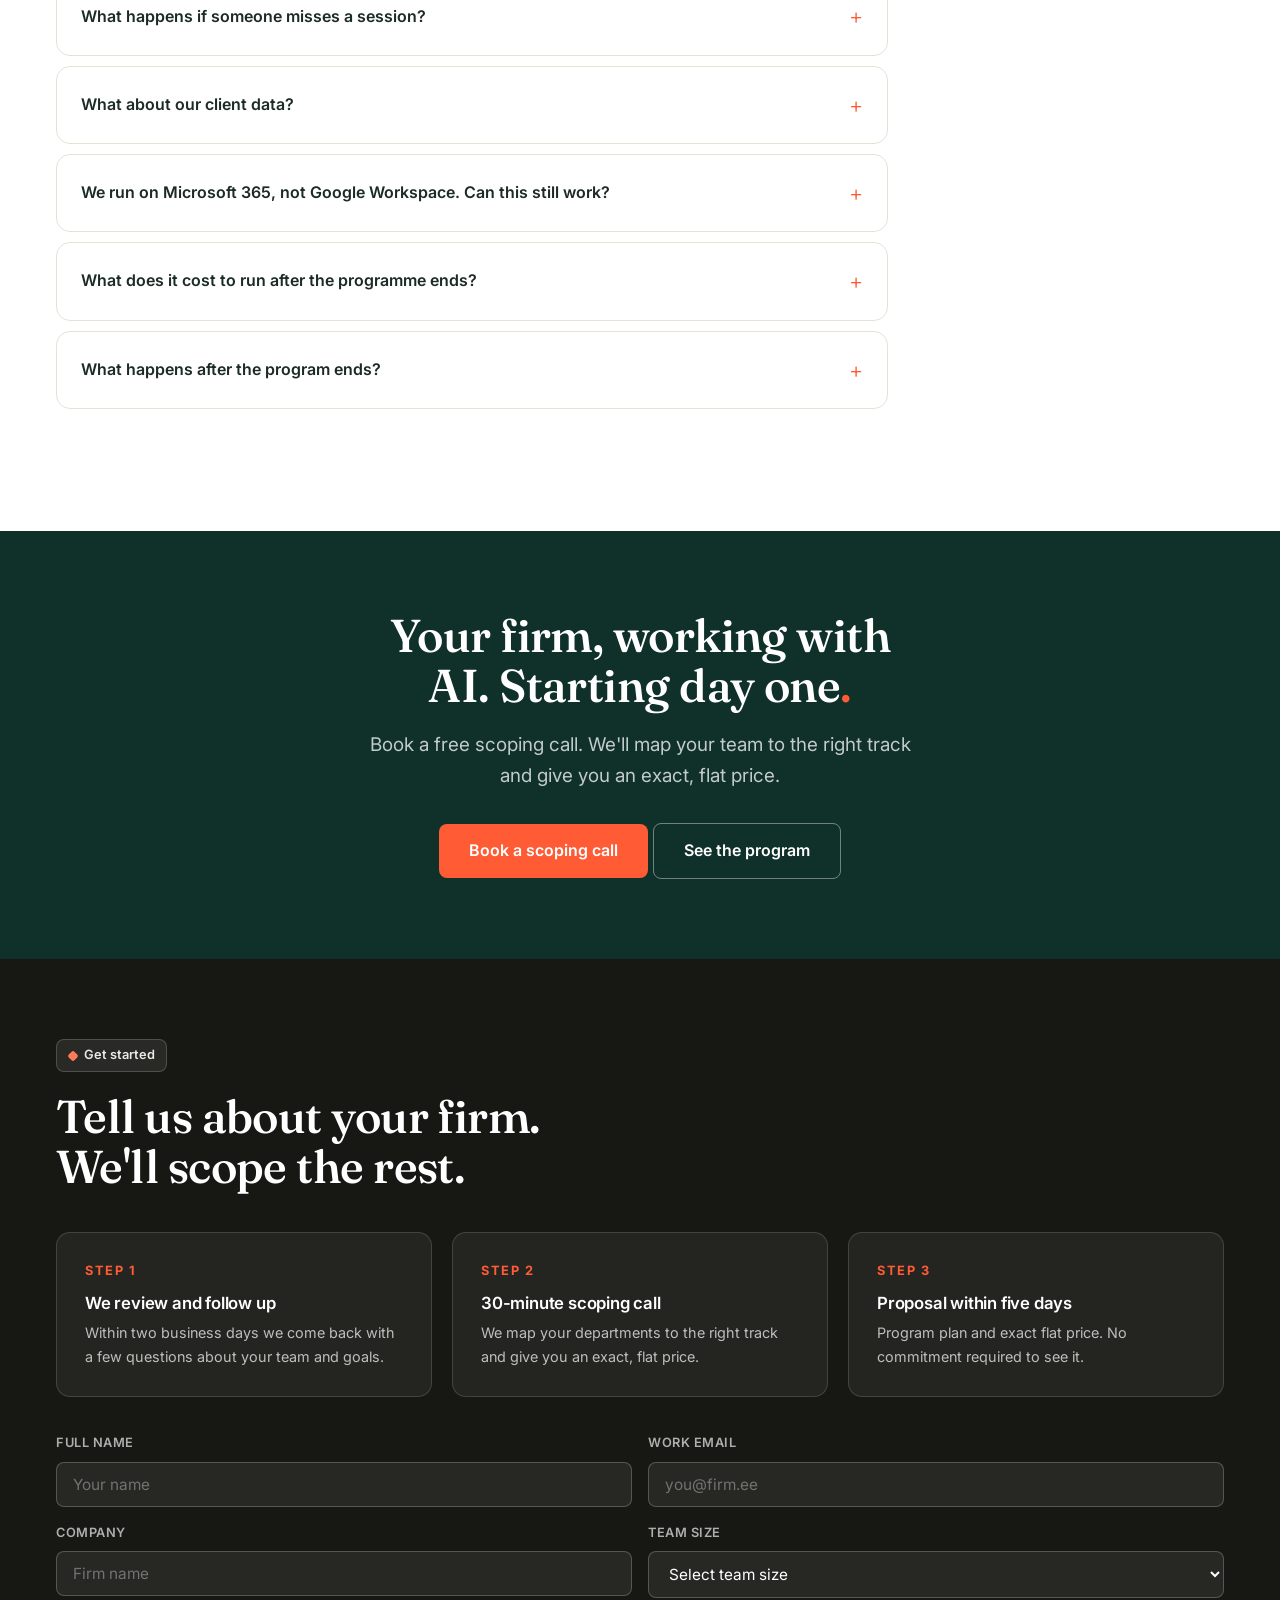
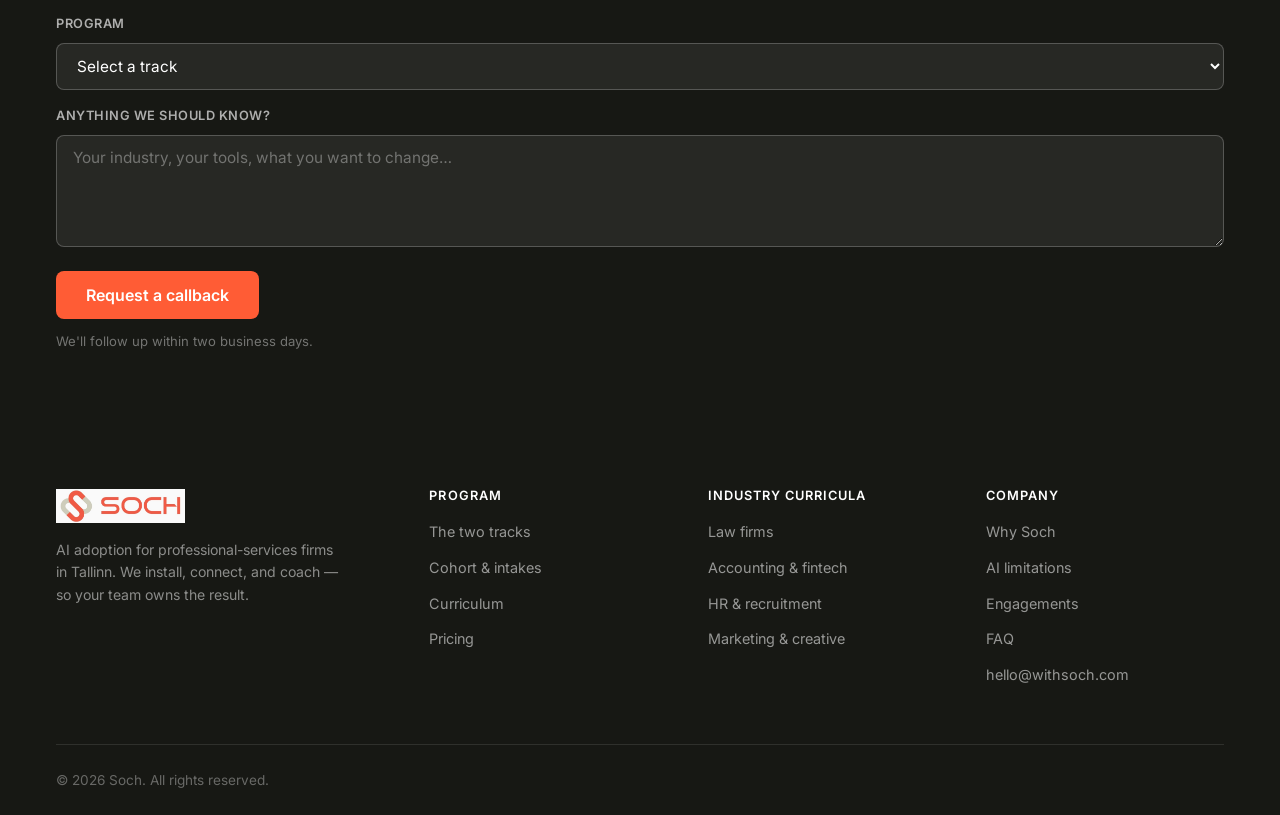
==== commit d7947b30: "Update: wire form to n8n webhook + fix footer (fKiEA1vvhsvGpe9G)" ====
--- a/index.html
+++ b/index.html
@@ -475,10 +475,17 @@
       </div>
       <div class="full"><label for="f-msg">Anything we should know?</label><textarea id="f-msg" placeholder="Your industry, your tools, what you want to change…"></textarea></div>
       <div class="full">
-        <button class="btn btn-primary btn-lg" type="submit">Request a callback</button>
-        <p class="form-note">Submitting opens a pre-filled email to Soch — nothing is stored on this page.</p>
+        <button class="btn btn-primary btn-lg" type="submit" id="leadform-btn">Request a callback</button>
+        <p class="form-note" id="leadform-note">We'll follow up within two business days.</p>
       </div>
     </form>
+    <div id="leadform-success" style="display:none;text-align:center;padding:3rem 0">
+      <div style="display:inline-block;background:rgba(255,255,255,0.07);border:1px solid rgba(255,255,255,0.18);border-radius:12px;padding:2.5rem 3rem;max-width:28rem">
+        <p style="font-size:2rem;margin:0 0 1rem">&#10003;</p>
+        <h3 style="color:#fff;margin:0 0 0.75rem;font-size:1.25rem">We've got your enquiry.</h3>
+        <p style="color:rgba(255,255,255,0.65);margin:0;font-size:0.95rem;line-height:1.6">Check your inbox — a confirmation is on its way. We'll follow up within two business days.</p>
+      </div>
+    </div>
   </div>
 </section>
 
@@ -520,7 +527,7 @@
       </div>
     </div>
     <div class="footer-bottom">
-      <p>© 2026 Soch. All rights reserved. · Research: NBER w31161 · St. Louis Fed (2025) · Harvard/BCG (2023)</p>
+      <p>© 2026 Soch. All rights reserved.</p>
     </div>
   </div>
 </footer>
@@ -548,10 +555,37 @@
   document.getElementById('leadform').addEventListener('submit',function(e){
     e.preventDefault();
     var v=function(id){return document.getElementById(id).value;};
-    var body='Name: '+v('f-name')+'\nEmail: '+v('f-email')+'\nCompany: '+v('f-company')+
-             '\nTeam size: '+v('f-size')+'\nProgram: '+v('f-track')+'\n\n'+v('f-msg');
-    window.location.href='mailto:hello@withsoch.com?subject='+
-      encodeURIComponent('AI Program enquiry — '+v('f-company'))+'&body='+encodeURIComponent(body);
+    var btn=document.getElementById('leadform-btn');
+    var note=document.getElementById('leadform-note');
+    btn.disabled=true;
+    btn.textContent='Sending…';
+    fetch('https://sochconsulting.app.n8n.cloud/webhook/academy-lead',{
+      method:'POST',
+      headers:{'Content-Type':'application/json'},
+      body:JSON.stringify({
+        name:v('f-name'),
+        email:v('f-email'),
+        company:v('f-company'),
+        teamSize:v('f-size'),
+        track:v('f-track'),
+        message:v('f-msg')
+      })
+    }).then(function(r){
+      if(r.ok||r.status===200){
+        document.getElementById('leadform').style.display='none';
+        document.getElementById('leadform-success').style.display='block';
+      } else {
+        btn.disabled=false;
+        btn.textContent='Request a callback';
+        note.textContent='Something went wrong — please email us at hello@withsoch.com.';
+        note.style.color='#ff5c35';
+      }
+    }).catch(function(){
+      btn.disabled=false;
+      btn.textContent='Request a callback';
+      note.textContent='Could not connect — please email us at hello@withsoch.com.';
+      note.style.color='#ff5c35';
+    });
   });
 })();
 </script>
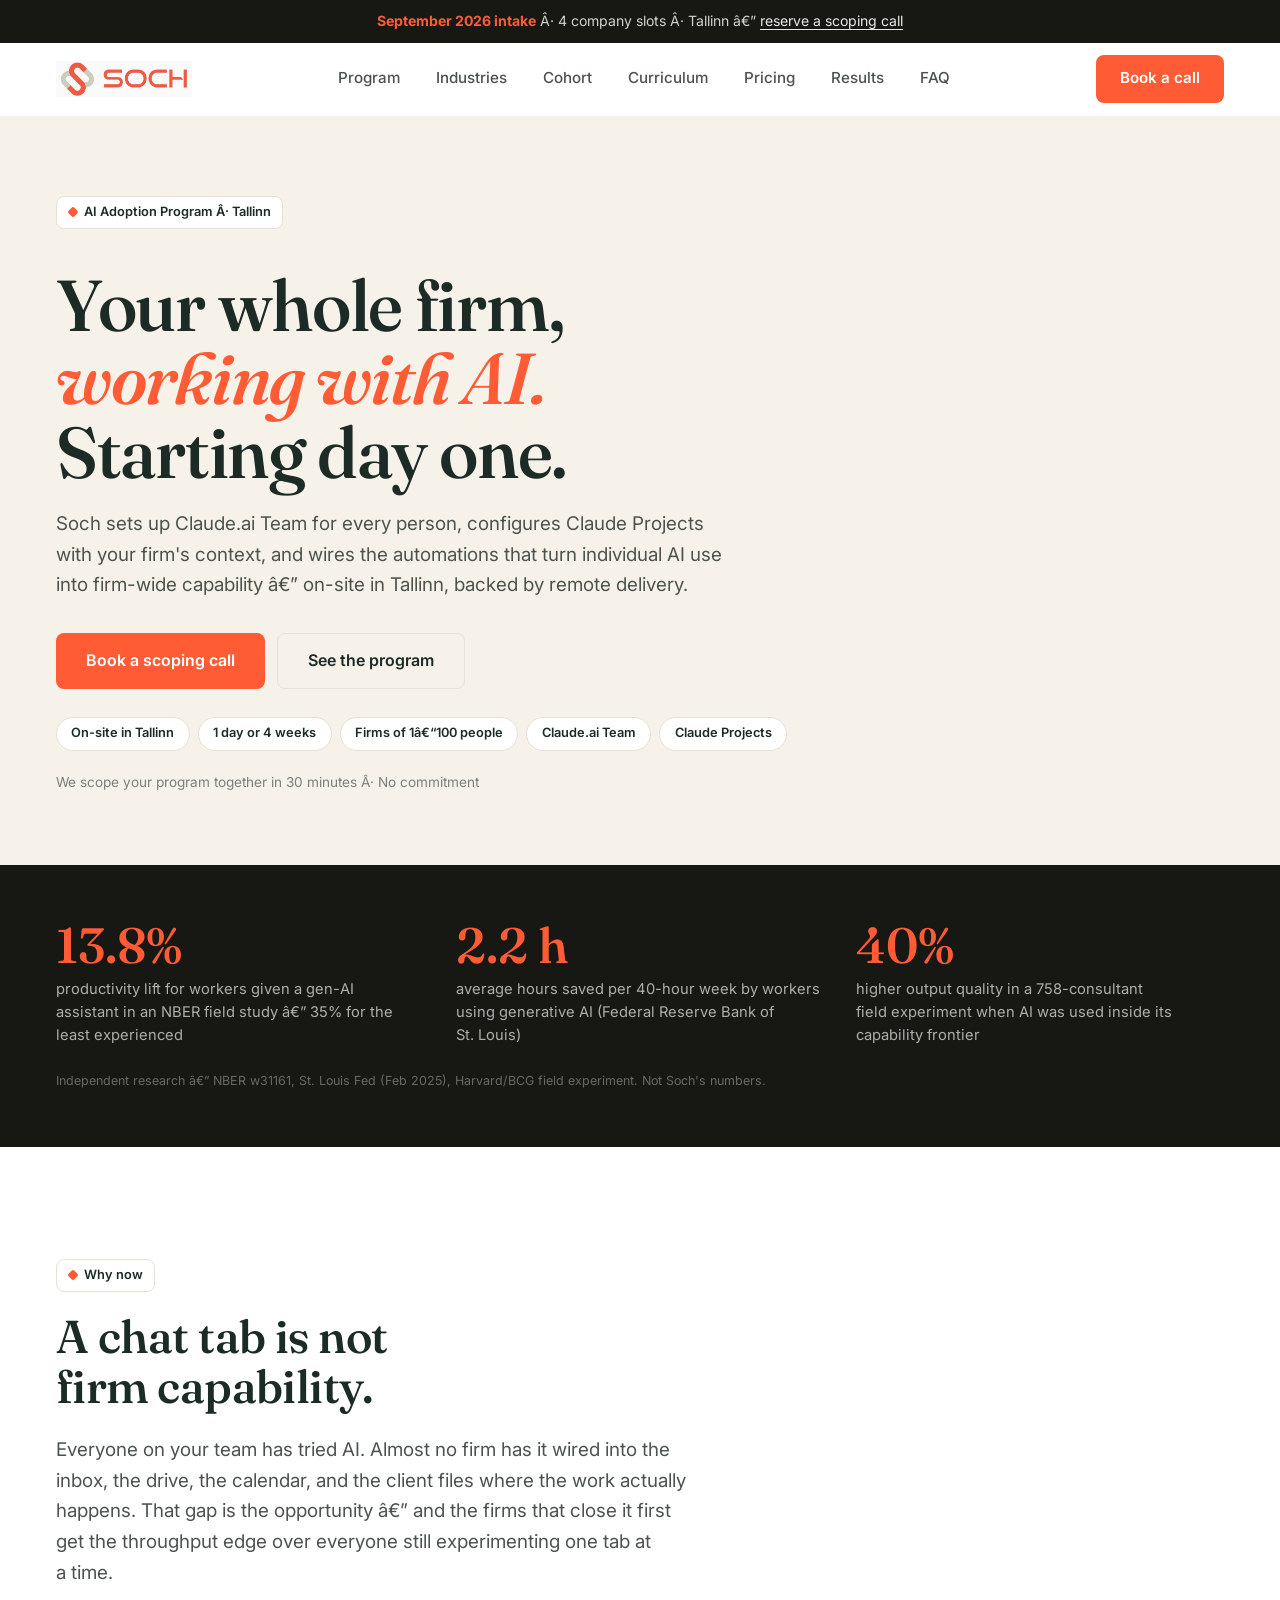
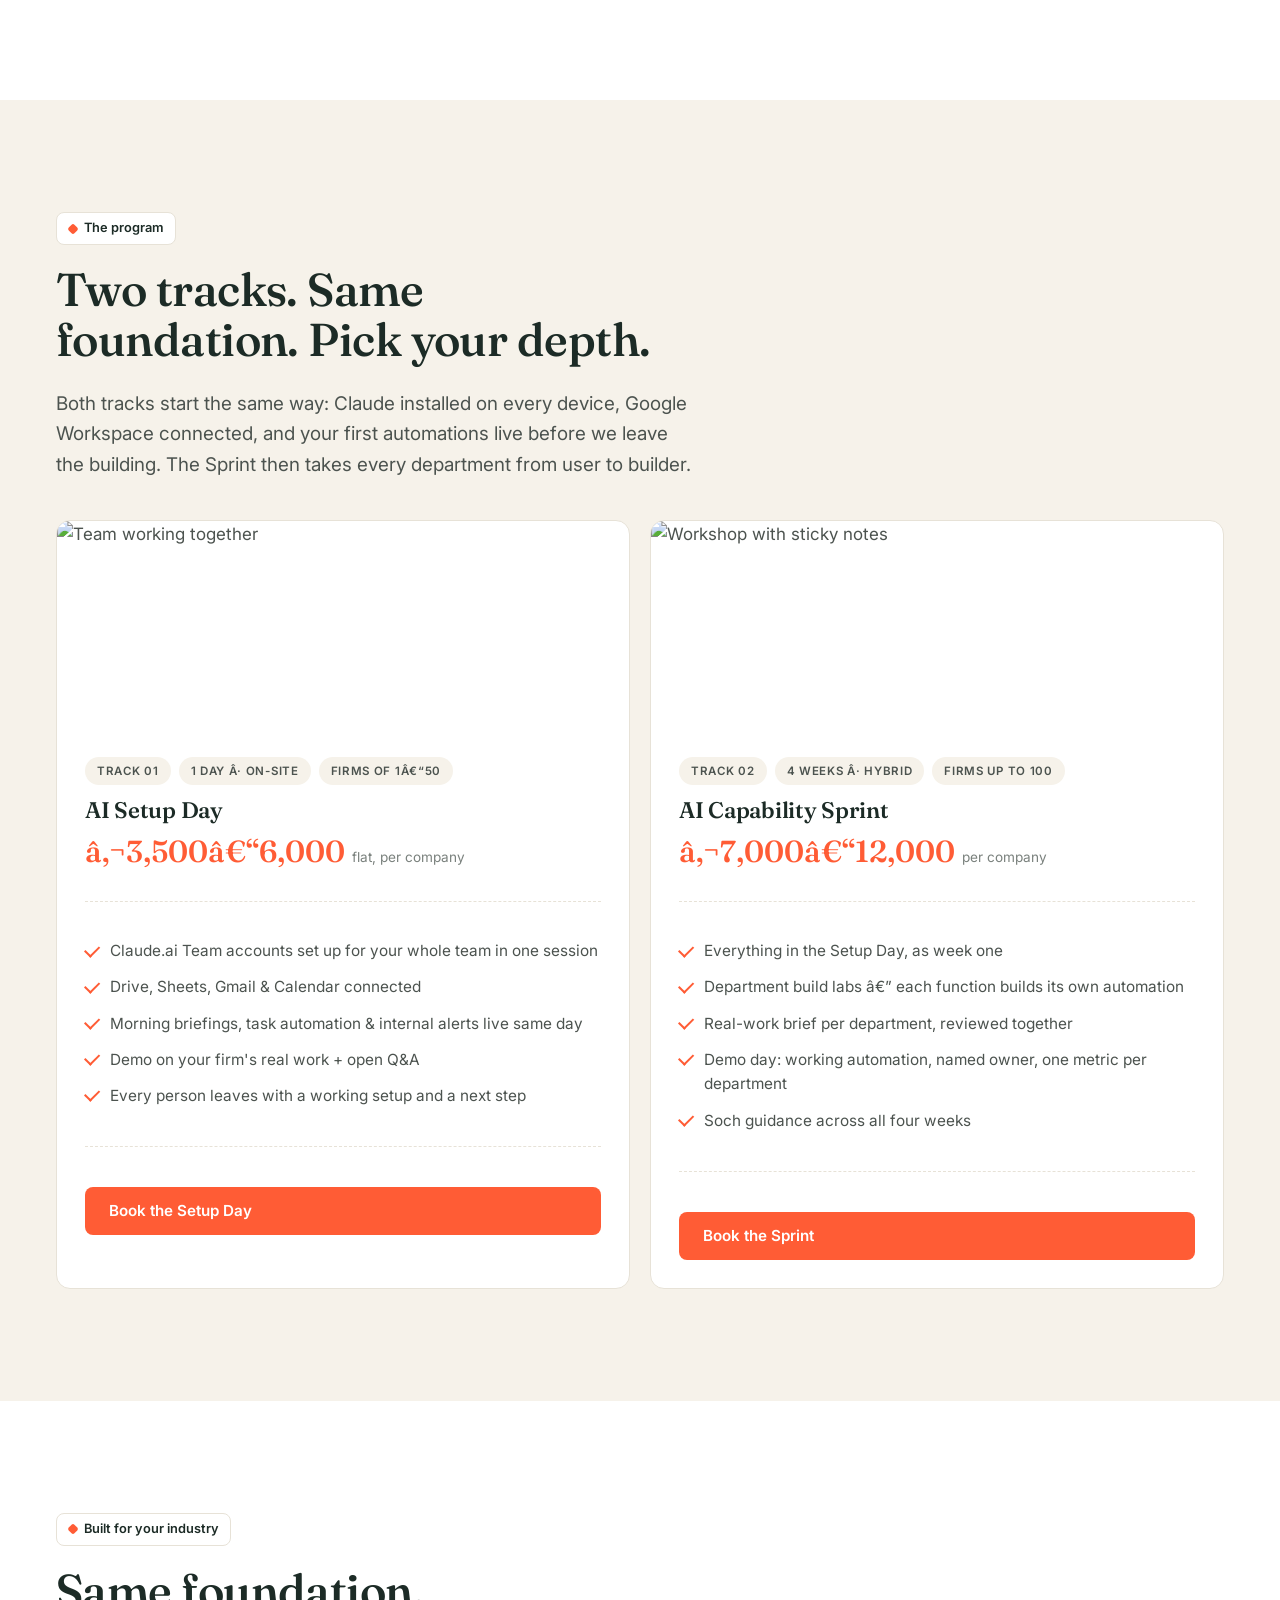
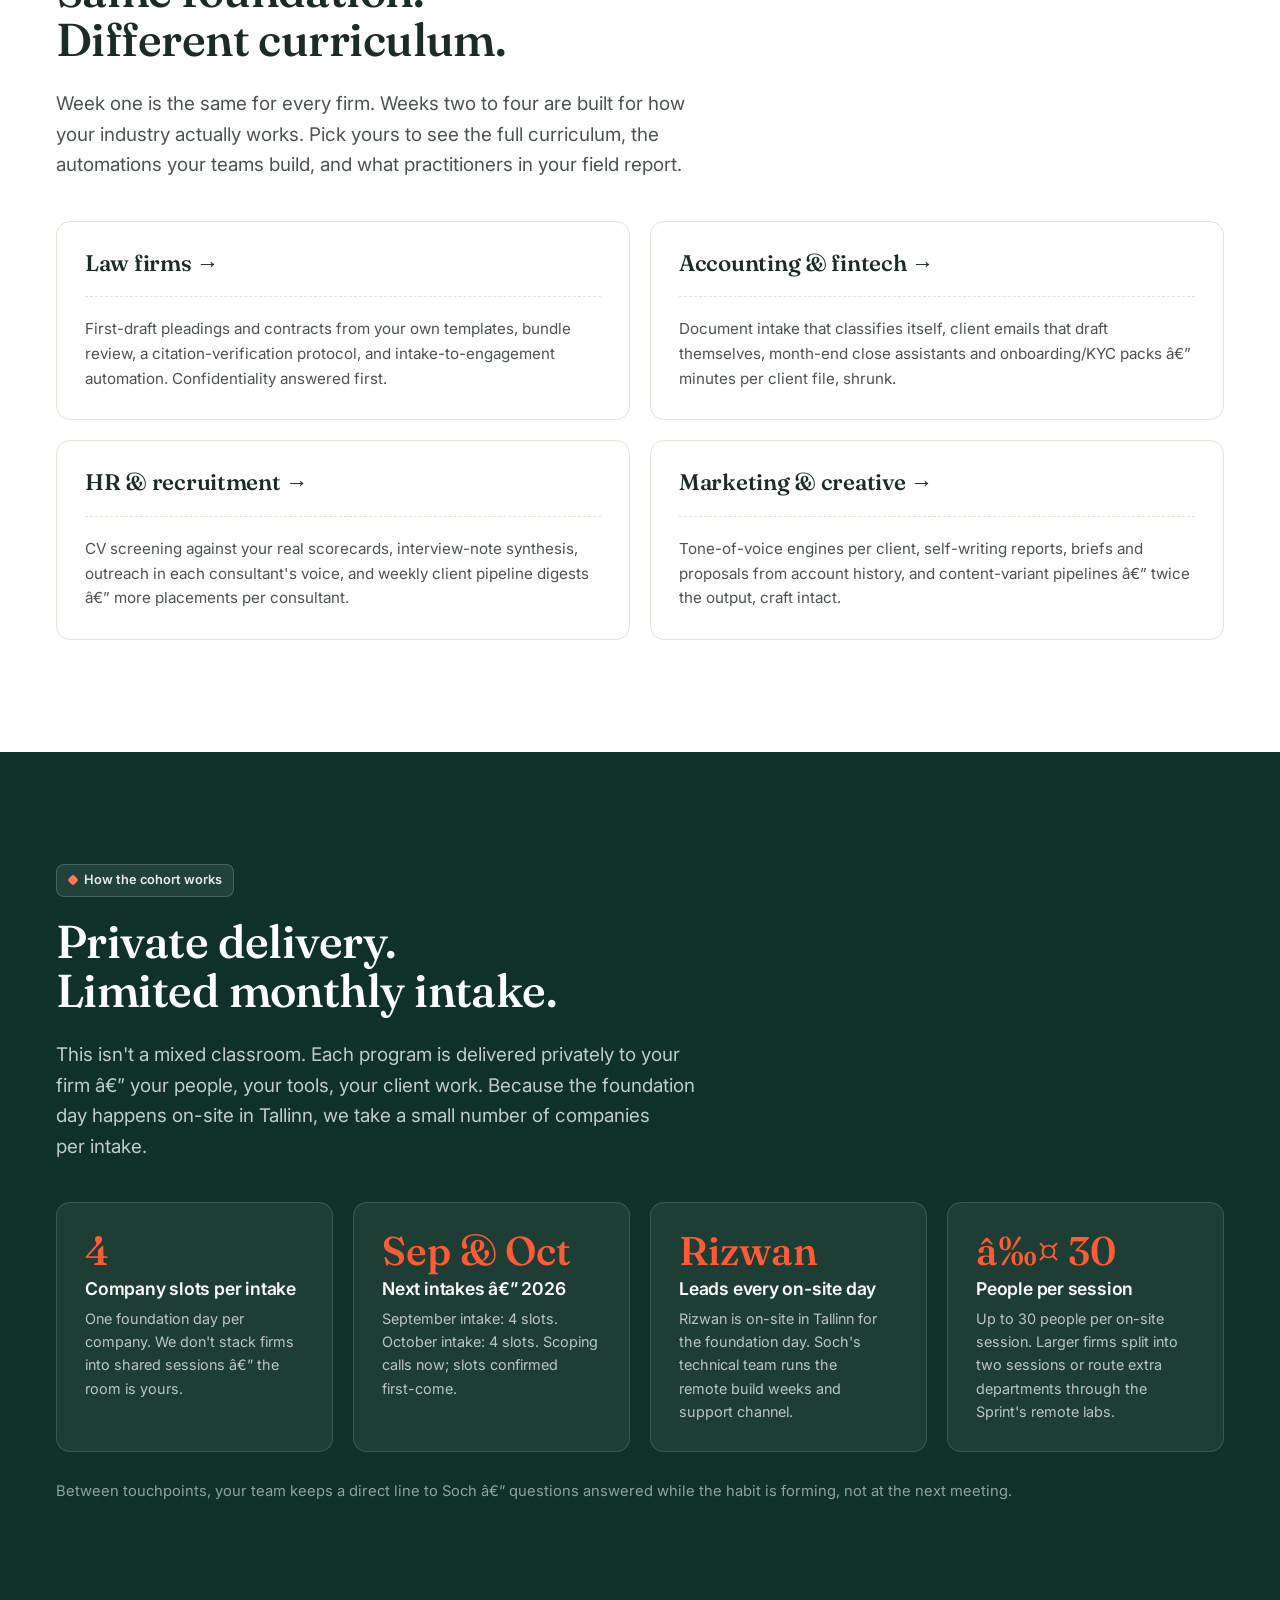
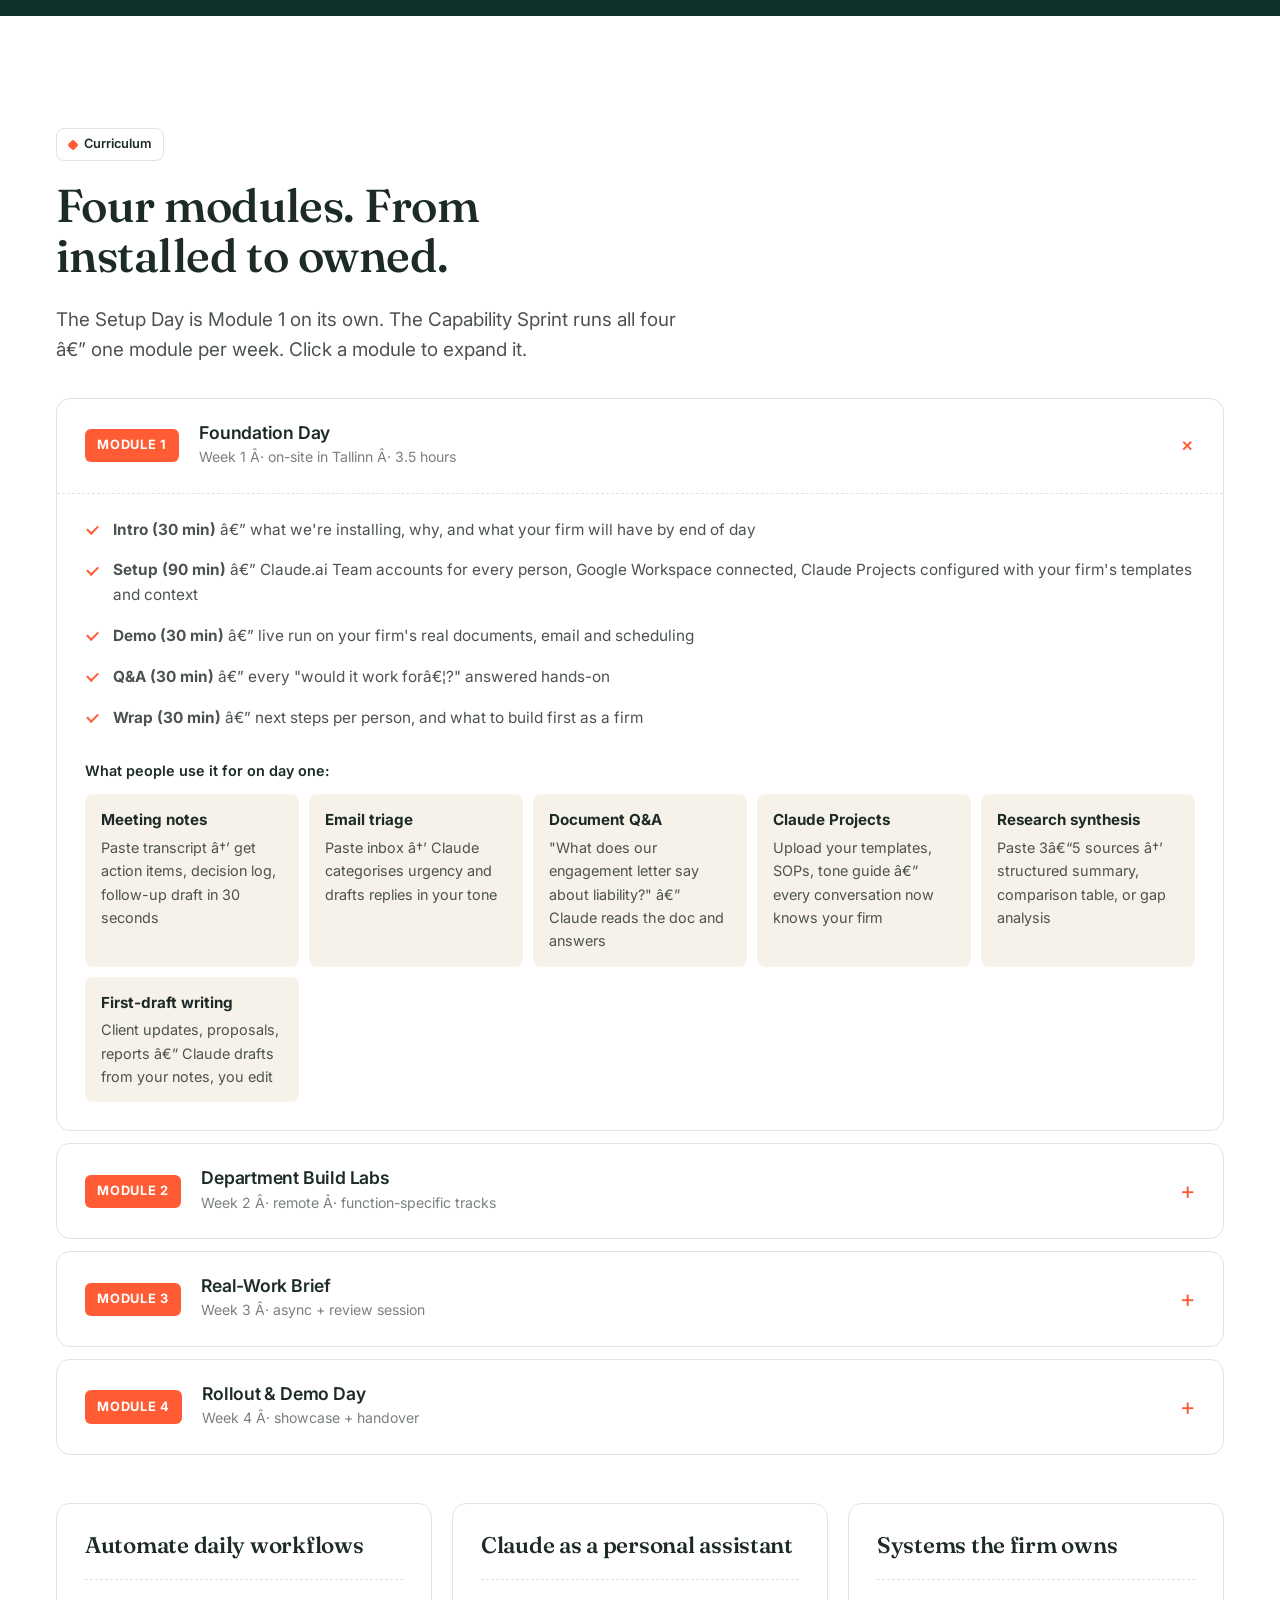
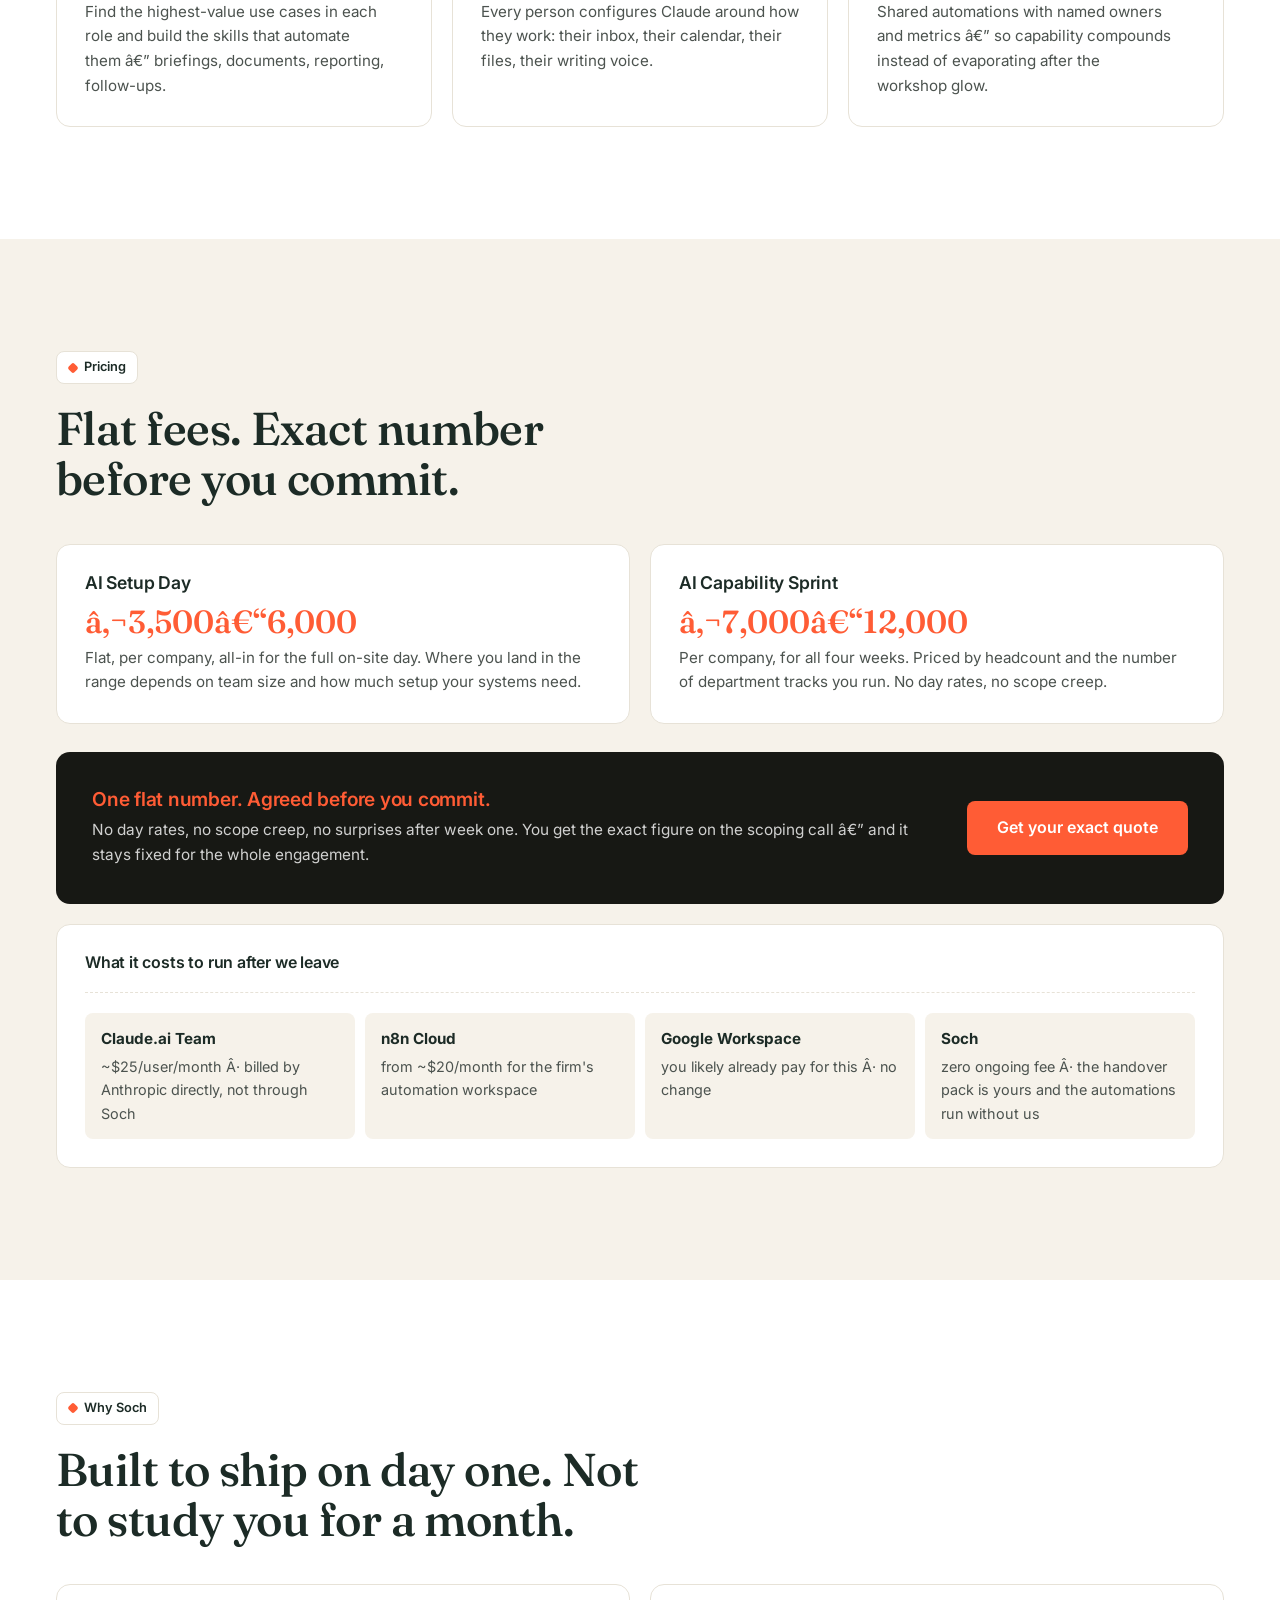
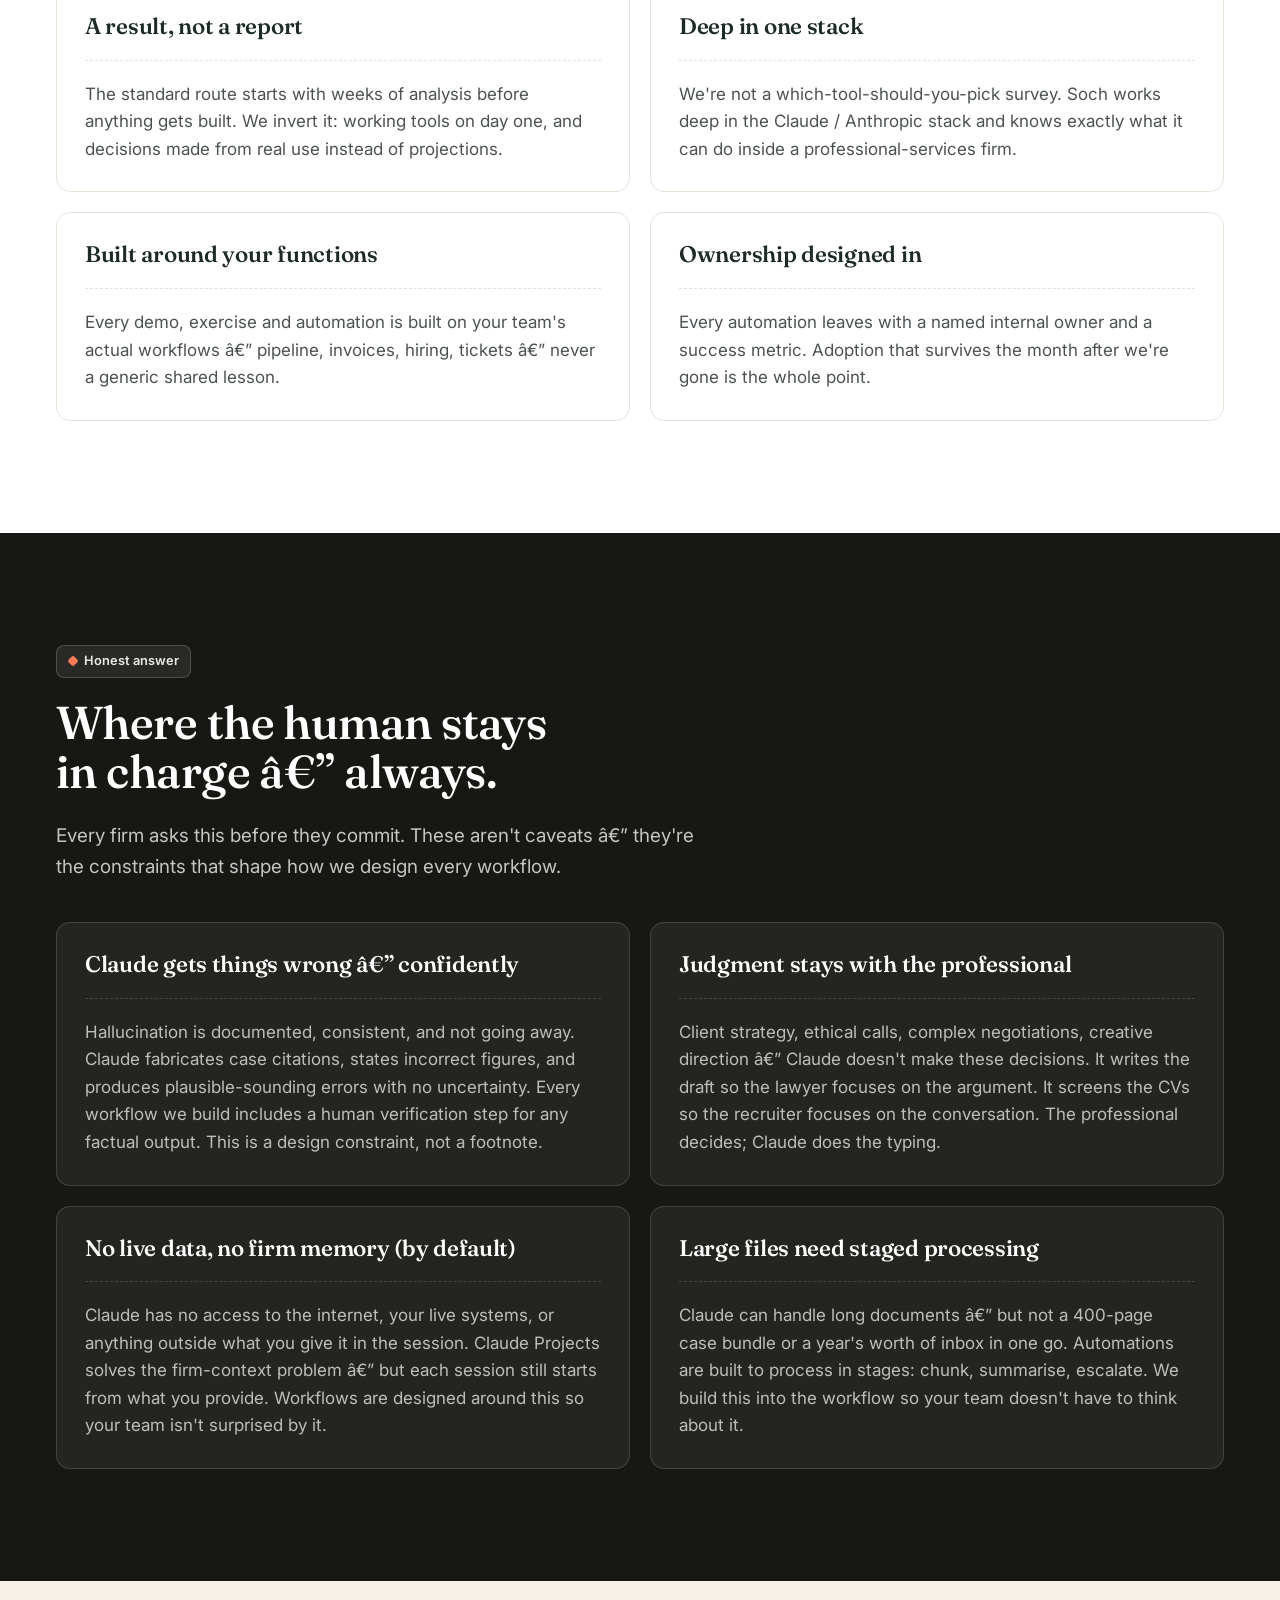
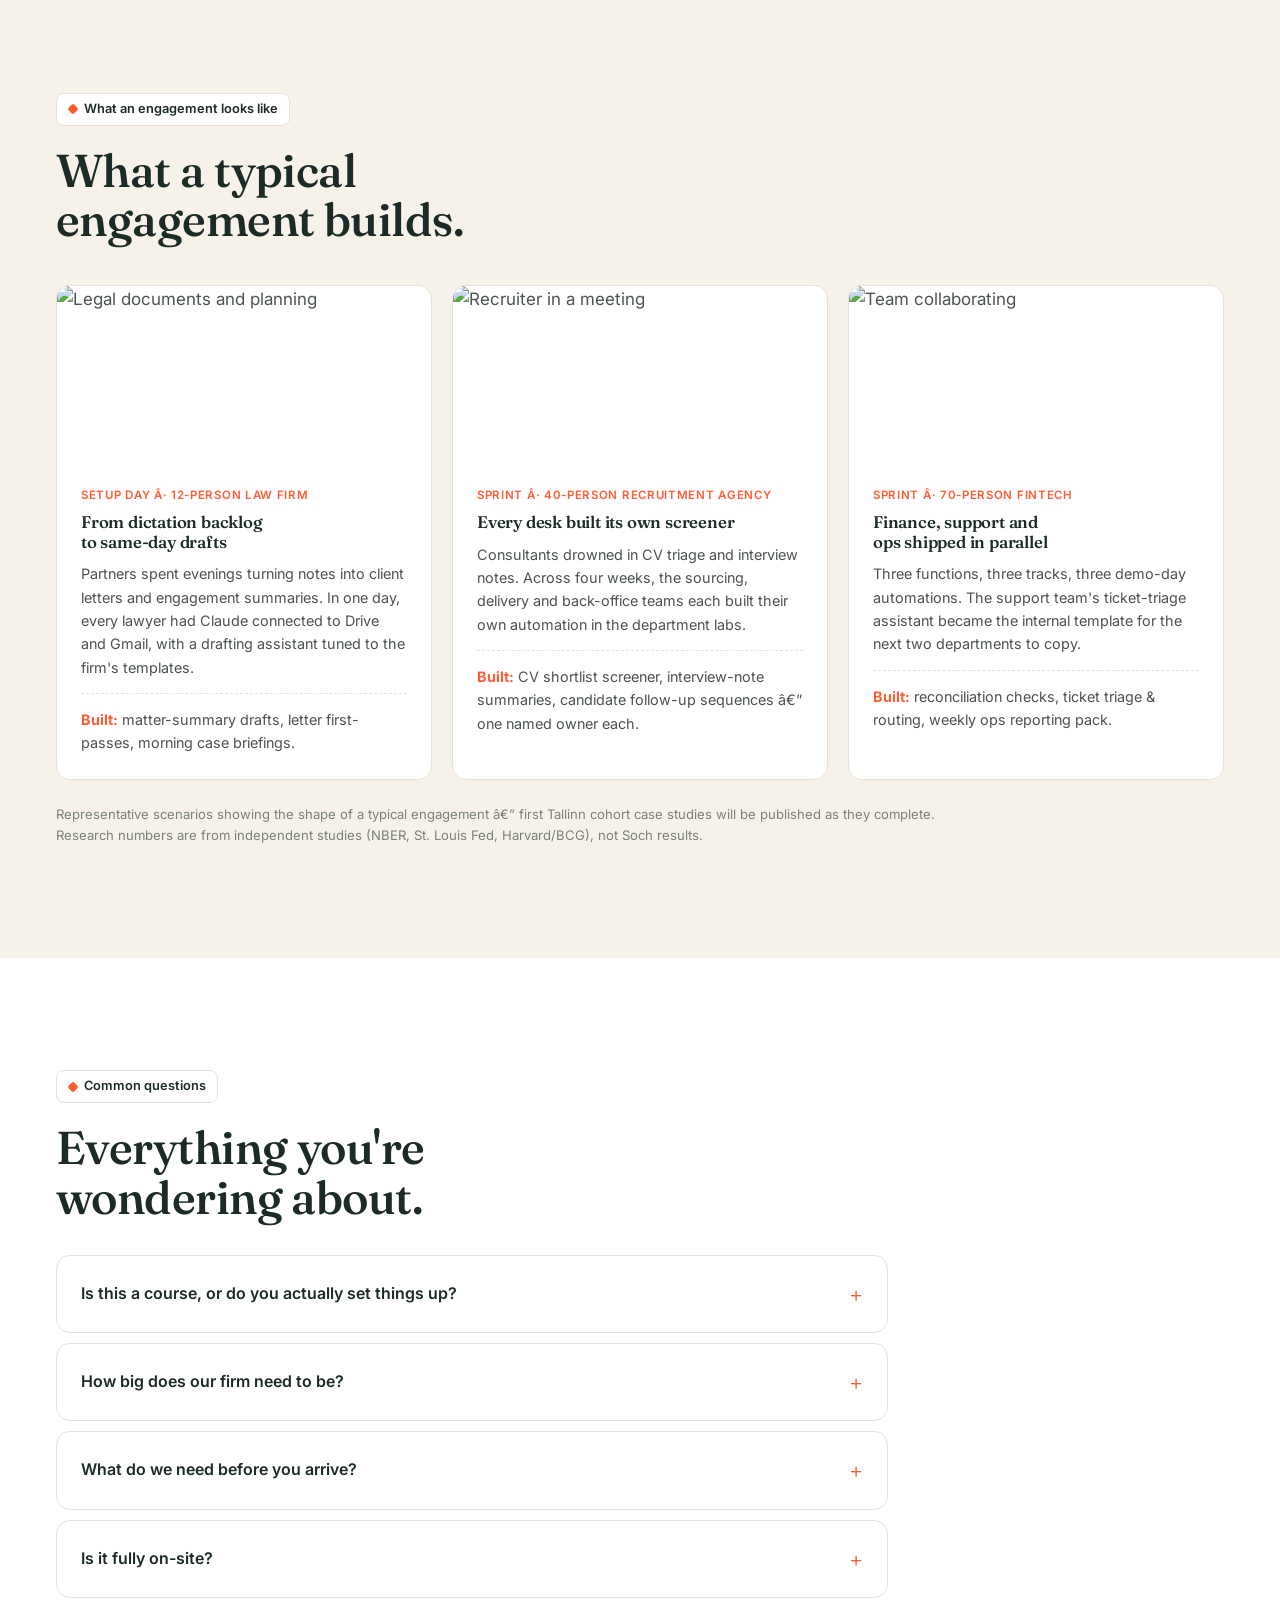
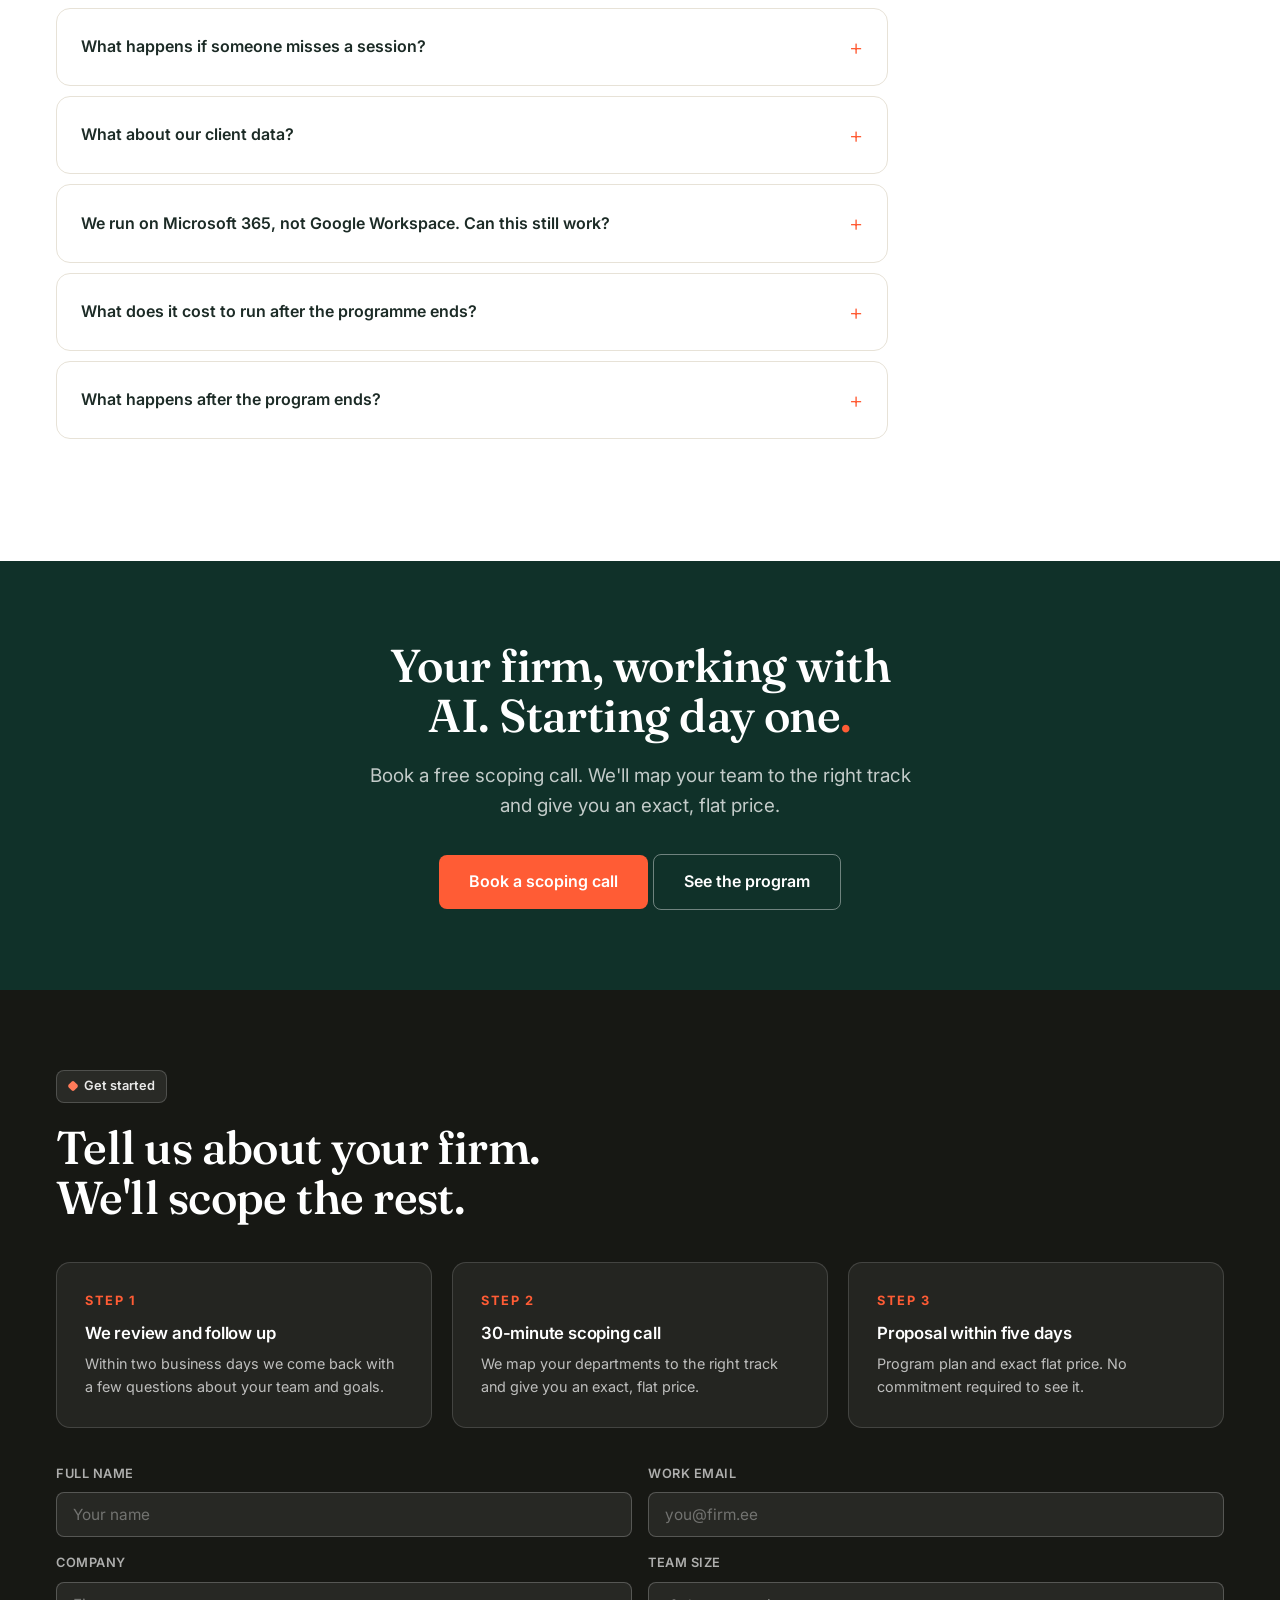
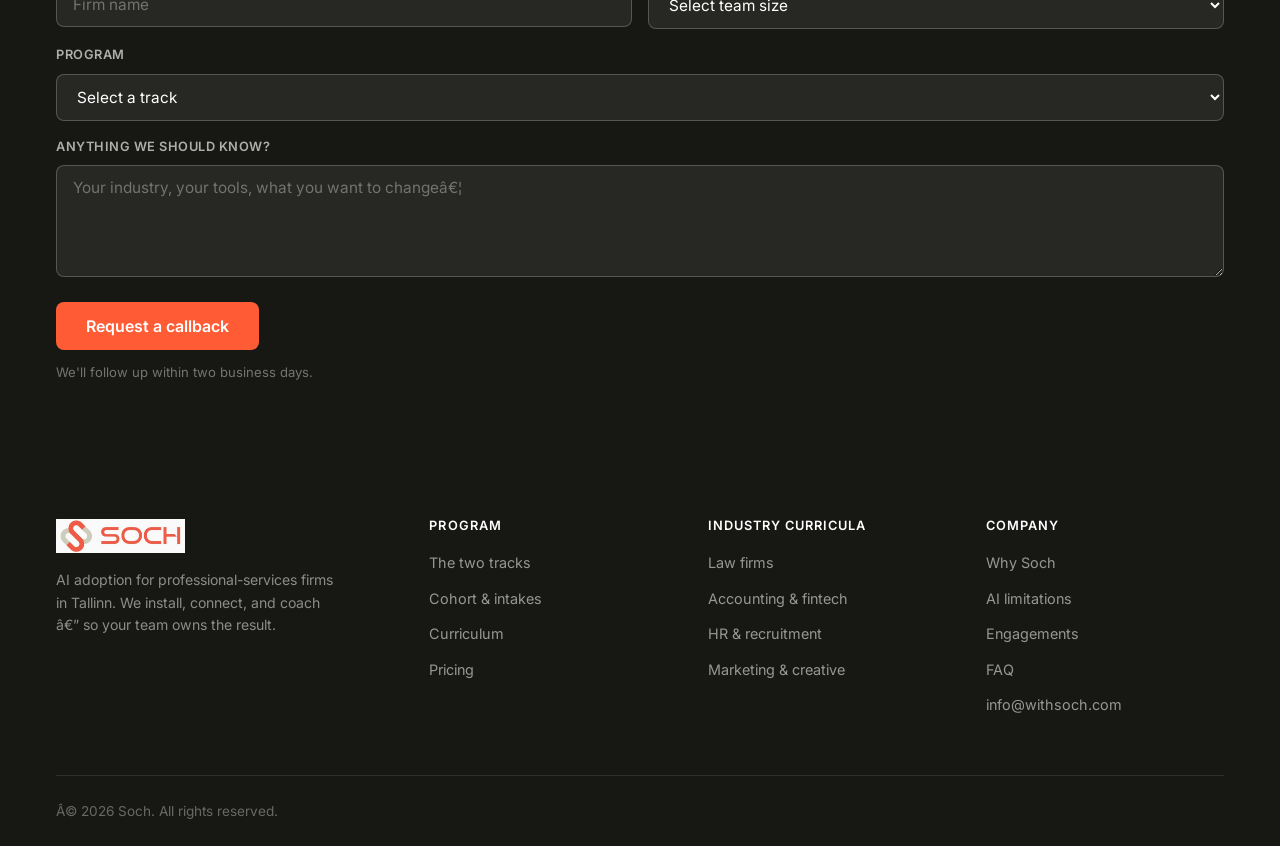
==== commit b24cca76: "Update: replace hello@withsoch.com with info@withsoch.com sitewide" ====
--- a/index.html
+++ b/index.html
@@ -1,17 +1,17 @@
-<!DOCTYPE html>
+﻿<!DOCTYPE html>
 <html lang="en">
 <head>
 <meta charset="UTF-8">
 <meta name="viewport" content="width=device-width, initial-scale=1.0">
-<title>Soch — AI Adoption Program for Tallinn Firms</title>
-<meta name="description" content="Get your whole firm working with AI. On-site in Tallinn, delivered by Soch: one-day setup or a four-week capability sprint. Firms of 1–100 people.">
+<title>Soch â€” AI Adoption Program for Tallinn Firms</title>
+<meta name="description" content="Get your whole firm working with AI. On-site in Tallinn, delivered by Soch: one-day setup or a four-week capability sprint. Firms of 1â€“100 people.">
 <link rel="preconnect" href="https://fonts.googleapis.com">
 <link rel="preconnect" href="https://fonts.gstatic.com" crossorigin>
 <link rel="stylesheet" href="assets/soch.css">
 </head>
 <body>
 
-<div class="ann-bar"><b>September 2026 intake</b> · 4 company slots · Tallinn — <a href="#enquire">reserve a scoping call</a></div>
+<div class="ann-bar"><b>September 2026 intake</b> Â· 4 company slots Â· Tallinn â€” <a href="#enquire">reserve a scoping call</a></div>
 
 <header class="site-header" id="site-header">
   <div class="container">
@@ -47,9 +47,9 @@
 <!-- HERO -->
 <section class="hero bg-mist" id="top">
   <div class="container">
-    <span class="eyebrow">AI Adoption Program · Tallinn</span>
+    <span class="eyebrow">AI Adoption Program Â· Tallinn</span>
     <h1 class="display fade-up">Your whole firm,<br><em class="text-brand italic">working with AI.</em><br>Starting day one.</h1>
-    <p class="lead fade-up" data-delay="1" style="max-width:42rem;margin-top:1.25rem">Soch sets up Claude.ai Team for every person, configures Claude Projects with your firm's context, and wires the automations that turn individual AI use into firm-wide capability — on-site in Tallinn, backed by remote delivery.</p>
+    <p class="lead fade-up" data-delay="1" style="max-width:42rem;margin-top:1.25rem">Soch sets up Claude.ai Team for every person, configures Claude Projects with your firm's context, and wires the automations that turn individual AI use into firm-wide capability â€” on-site in Tallinn, backed by remote delivery.</p>
     <div class="ctas fade-up" data-delay="2">
       <a class="btn btn-primary btn-lg" href="#enquire">Book a scoping call</a>
       <a class="btn btn-outline btn-lg" href="#program">See the program</a>
@@ -57,11 +57,11 @@
     <div class="hero-chips fade-up" data-delay="3">
       <span class="chip">On-site in Tallinn</span>
       <span class="chip">1 day or 4 weeks</span>
-      <span class="chip">Firms of 1–100 people</span>
+      <span class="chip">Firms of 1â€“100 people</span>
       <span class="chip">Claude.ai Team</span>
       <span class="chip">Claude Projects</span>
     </div>
-    <p style="margin-top:1.25rem;font-size:0.85rem;color:var(--muted)">We scope your program together in 30 minutes · No commitment</p>
+    <p style="margin-top:1.25rem;font-size:0.85rem;color:var(--muted)">We scope your program together in 30 minutes Â· No commitment</p>
   </div>
 </section>
 
@@ -71,7 +71,7 @@
     <div class="stat-grid">
       <div class="fade-up">
         <div class="stat-num">13.8%</div>
-        <p class="stat-desc">productivity lift for workers given a gen-AI assistant in an NBER field study — 35% for the least experienced</p>
+        <p class="stat-desc">productivity lift for workers given a gen-AI assistant in an NBER field study â€” 35% for the least experienced</p>
       </div>
       <div class="fade-up" data-delay="1">
         <div class="stat-num">2.2 h</div>
@@ -82,7 +82,7 @@
         <p class="stat-desc">higher output quality in a 758-consultant field experiment when AI was used inside its capability frontier</p>
       </div>
     </div>
-    <p class="stat-src">Independent research — NBER w31161, St. Louis Fed (Feb 2025), Harvard/BCG field experiment. Not Soch's numbers.</p>
+    <p class="stat-src">Independent research â€” NBER w31161, St. Louis Fed (Feb 2025), Harvard/BCG field experiment. Not Soch's numbers.</p>
   </div>
 </div>
 
@@ -92,7 +92,7 @@
     <div class="section-head fade-up">
       <span class="eyebrow">Why now</span>
       <h2>A chat tab is not firm capability.</h2>
-      <p class="lead mt-3">Everyone on your team has tried AI. Almost no firm has it wired into the inbox, the drive, the calendar, and the client files where the work actually happens. That gap is the opportunity — and the firms that close it first get the throughput edge over everyone still experimenting one tab at a time.</p>
+      <p class="lead mt-3">Everyone on your team has tried AI. Almost no firm has it wired into the inbox, the drive, the calendar, and the client files where the work actually happens. That gap is the opportunity â€” and the firms that close it first get the throughput edge over everyone still experimenting one tab at a time.</p>
     </div>
   </div>
 </section>
@@ -111,11 +111,11 @@
         <div class="track-card-body">
           <div class="track-meta">
             <span class="track-tag">Track 01</span>
-            <span class="track-tag">1 day · on-site</span>
-            <span class="track-tag">Firms of 1–50</span>
+            <span class="track-tag">1 day Â· on-site</span>
+            <span class="track-tag">Firms of 1â€“50</span>
           </div>
           <h3>AI Setup Day</h3>
-          <div class="track-price">€3,500–6,000 <span>flat, per company</span></div>
+          <div class="track-price">â‚¬3,500â€“6,000 <span>flat, per company</span></div>
           <div class="rule-dashed"></div>
           <ul class="check-list">
             <li>Claude.ai Team accounts set up for your whole team in one session</li>
@@ -133,15 +133,15 @@
         <div class="track-card-body">
           <div class="track-meta">
             <span class="track-tag">Track 02</span>
-            <span class="track-tag">4 weeks · hybrid</span>
+            <span class="track-tag">4 weeks Â· hybrid</span>
             <span class="track-tag">Firms up to 100</span>
           </div>
           <h3>AI Capability Sprint</h3>
-          <div class="track-price">€7,000–12,000 <span>per company</span></div>
+          <div class="track-price">â‚¬7,000â€“12,000 <span>per company</span></div>
           <div class="rule-dashed"></div>
           <ul class="check-list">
             <li>Everything in the Setup Day, as week one</li>
-            <li>Department build labs — each function builds its own automation</li>
+            <li>Department build labs â€” each function builds its own automation</li>
             <li>Real-work brief per department, reviewed together</li>
             <li>Demo day: working automation, named owner, one metric per department</li>
             <li>Soch guidance across all four weeks</li>
@@ -171,17 +171,17 @@
       <a class="card card-link" href="industries/accounting.html">
         <h3>Accounting &amp; fintech &rarr;</h3>
         <div class="rule-dashed"></div>
-        <p style="font-size:0.95rem;color:var(--slate)">Document intake that classifies itself, client emails that draft themselves, month-end close assistants and onboarding/KYC packs — minutes per client file, shrunk.</p>
+        <p style="font-size:0.95rem;color:var(--slate)">Document intake that classifies itself, client emails that draft themselves, month-end close assistants and onboarding/KYC packs â€” minutes per client file, shrunk.</p>
       </a>
       <a class="card card-link" href="industries/recruitment.html">
         <h3>HR &amp; recruitment &rarr;</h3>
         <div class="rule-dashed"></div>
-        <p style="font-size:0.95rem;color:var(--slate)">CV screening against your real scorecards, interview-note synthesis, outreach in each consultant's voice, and weekly client pipeline digests — more placements per consultant.</p>
+        <p style="font-size:0.95rem;color:var(--slate)">CV screening against your real scorecards, interview-note synthesis, outreach in each consultant's voice, and weekly client pipeline digests â€” more placements per consultant.</p>
       </a>
       <a class="card card-link" href="industries/marketing.html">
         <h3>Marketing &amp; creative &rarr;</h3>
         <div class="rule-dashed"></div>
-        <p style="font-size:0.95rem;color:var(--slate)">Tone-of-voice engines per client, self-writing reports, briefs and proposals from account history, and content-variant pipelines — twice the output, craft intact.</p>
+        <p style="font-size:0.95rem;color:var(--slate)">Tone-of-voice engines per client, self-writing reports, briefs and proposals from account history, and content-variant pipelines â€” twice the output, craft intact.</p>
       </a>
     </div>
   </div>
@@ -193,15 +193,15 @@
     <div class="section-head fade-up">
       <span class="eyebrow">How the cohort works</span>
       <h2 style="color:#fff">Private delivery. Limited monthly intake.</h2>
-      <p class="lead mt-3" style="color:rgba(255,255,255,.75)">This isn't a mixed classroom. Each program is delivered privately to your firm — your people, your tools, your client work. Because the foundation day happens on-site in Tallinn, we take a small number of companies per intake.</p>
+      <p class="lead mt-3" style="color:rgba(255,255,255,.75)">This isn't a mixed classroom. Each program is delivered privately to your firm â€” your people, your tools, your client work. Because the foundation day happens on-site in Tallinn, we take a small number of companies per intake.</p>
     </div>
     <div class="cohort-grid">
-      <div class="co-box fade-up"><div class="co-big">4</div><h3>Company slots per intake</h3><p>One foundation day per company. We don't stack firms into shared sessions — the room is yours.</p></div>
-      <div class="co-box fade-up" data-delay="1"><div class="co-big">Sep &amp; Oct</div><h3>Next intakes — 2026</h3><p>September intake: 4 slots. October intake: 4 slots. Scoping calls now; slots confirmed first-come.</p></div>
+      <div class="co-box fade-up"><div class="co-big">4</div><h3>Company slots per intake</h3><p>One foundation day per company. We don't stack firms into shared sessions â€” the room is yours.</p></div>
+      <div class="co-box fade-up" data-delay="1"><div class="co-big">Sep &amp; Oct</div><h3>Next intakes â€” 2026</h3><p>September intake: 4 slots. October intake: 4 slots. Scoping calls now; slots confirmed first-come.</p></div>
       <div class="co-box fade-up" data-delay="2"><div class="co-big">Rizwan</div><h3>Leads every on-site day</h3><p>Rizwan is on-site in Tallinn for the foundation day. Soch's technical team runs the remote build weeks and support channel.</p></div>
-      <div class="co-box fade-up" data-delay="3"><div class="co-big">≤ 30</div><h3>People per session</h3><p>Up to 30 people per on-site session. Larger firms split into two sessions or route extra departments through the Sprint's remote labs.</p></div>
-    </div>
-    <p class="seatnote">Between touchpoints, your team keeps a direct line to Soch — questions answered while the habit is forming, not at the next meeting.</p>
+      <div class="co-box fade-up" data-delay="3"><div class="co-big">â‰¤ 30</div><h3>People per session</h3><p>Up to 30 people per on-site session. Larger firms split into two sessions or route extra departments through the Sprint's remote labs.</p></div>
+    </div>
+    <p class="seatnote">Between touchpoints, your team keeps a direct line to Soch â€” questions answered while the habit is forming, not at the next meeting.</p>
   </div>
 </section>
 
@@ -211,34 +211,34 @@
     <div class="section-head fade-up">
       <span class="eyebrow">Curriculum</span>
       <h2>Four modules. From installed to owned.</h2>
-      <p class="lead mt-3">The Setup Day is Module 1 on its own. The Capability Sprint runs all four — one module per week. Click a module to expand it.</p>
+      <p class="lead mt-3">The Setup Day is Module 1 on its own. The Capability Sprint runs all four â€” one module per week. Click a module to expand it.</p>
     </div>
     <div style="margin-top:2rem">
       <details class="module fade-up" open>
-        <summary><span class="module-num">MODULE 1</span><div class="module-title"><h3>Foundation Day</h3><p>Week 1 · on-site in Tallinn · 3.5 hours</p></div><span class="module-plus">+</span></summary>
+        <summary><span class="module-num">MODULE 1</span><div class="module-title"><h3>Foundation Day</h3><p>Week 1 Â· on-site in Tallinn Â· 3.5 hours</p></div><span class="module-plus">+</span></summary>
         <div class="module-body">
           <ul>
-            <li><b>Intro (30 min)</b> — what we're installing, why, and what your firm will have by end of day</li>
-            <li><b>Setup (90 min)</b> — Claude.ai Team accounts for every person, Google Workspace connected, Claude Projects configured with your firm's templates and context</li>
-            <li><b>Demo (30 min)</b> — live run on your firm's real documents, email and scheduling</li>
-            <li><b>Q&amp;A (30 min)</b> — every "would it work for…?" answered hands-on</li>
-            <li><b>Wrap (30 min)</b> — next steps per person, and what to build first as a firm</li>
+            <li><b>Intro (30 min)</b> â€” what we're installing, why, and what your firm will have by end of day</li>
+            <li><b>Setup (90 min)</b> â€” Claude.ai Team accounts for every person, Google Workspace connected, Claude Projects configured with your firm's templates and context</li>
+            <li><b>Demo (30 min)</b> â€” live run on your firm's real documents, email and scheduling</li>
+            <li><b>Q&amp;A (30 min)</b> â€” every "would it work forâ€¦?" answered hands-on</li>
+            <li><b>Wrap (30 min)</b> â€” next steps per person, and what to build first as a firm</li>
           </ul>
           <p style="margin-top:1.25rem;font-size:0.9rem;font-weight:600;color:var(--ink)">What people use it for on day one:</p>
           <div class="deps-grid" style="margin-top:0.75rem">
-            <div class="dep-item"><b>Meeting notes</b>Paste transcript → get action items, decision log, follow-up draft in 30 seconds</div>
-            <div class="dep-item"><b>Email triage</b>Paste inbox → Claude categorises urgency and drafts replies in your tone</div>
-            <div class="dep-item"><b>Document Q&amp;A</b>"What does our engagement letter say about liability?" — Claude reads the doc and answers</div>
-            <div class="dep-item"><b>Claude Projects</b>Upload your templates, SOPs, tone guide — every conversation now knows your firm</div>
-            <div class="dep-item"><b>Research synthesis</b>Paste 3–5 sources → structured summary, comparison table, or gap analysis</div>
-            <div class="dep-item"><b>First-draft writing</b>Client updates, proposals, reports — Claude drafts from your notes, you edit</div>
+            <div class="dep-item"><b>Meeting notes</b>Paste transcript â†’ get action items, decision log, follow-up draft in 30 seconds</div>
+            <div class="dep-item"><b>Email triage</b>Paste inbox â†’ Claude categorises urgency and drafts replies in your tone</div>
+            <div class="dep-item"><b>Document Q&amp;A</b>"What does our engagement letter say about liability?" â€” Claude reads the doc and answers</div>
+            <div class="dep-item"><b>Claude Projects</b>Upload your templates, SOPs, tone guide â€” every conversation now knows your firm</div>
+            <div class="dep-item"><b>Research synthesis</b>Paste 3â€“5 sources â†’ structured summary, comparison table, or gap analysis</div>
+            <div class="dep-item"><b>First-draft writing</b>Client updates, proposals, reports â€” Claude drafts from your notes, you edit</div>
           </div>
         </div>
       </details>
       <details class="module fade-up">
-        <summary><span class="module-num">MODULE 2</span><div class="module-title"><h3>Department Build Labs</h3><p>Week 2 · remote · function-specific tracks</p></div><span class="module-plus">+</span></summary>
+        <summary><span class="module-num">MODULE 2</span><div class="module-title"><h3>Department Build Labs</h3><p>Week 2 Â· remote Â· function-specific tracks</p></div><span class="module-plus">+</span></summary>
         <div class="module-body">
-          <p style="margin-top:1rem;font-size:0.96rem;color:var(--slate)">The firm splits into function tracks. Each track focuses first on using AI well — prompting precisely, getting reliable outputs, building Claude Projects with the right firm context. Soch arrives at Week 2 with the department's core automations already built in n8n and ready to hand over; the labs teach each team how they work, how to modify them, and what to add. See the <a href="#industries" style="color:var(--brand)">industry curricula</a> for how the labs run in your field.</p>
+          <p style="margin-top:1rem;font-size:0.96rem;color:var(--slate)">The firm splits into function tracks. Each track focuses first on using AI well â€” prompting precisely, getting reliable outputs, building Claude Projects with the right firm context. Soch arrives at Week 2 with the department's core automations already built in n8n and ready to hand over; the labs teach each team how they work, how to modify them, and what to add. See the <a href="#industries" style="color:var(--brand)">industry curricula</a> for how the labs run in your field.</p>
           <div class="deps-grid">
             <div class="dep-item"><b>Sales &amp; BD</b>Pipeline and outbound</div>
             <div class="dep-item"><b>Marketing</b>Content and reporting</div>
@@ -250,10 +250,10 @@
         </div>
       </details>
       <details class="module fade-up">
-        <summary><span class="module-num">MODULE 3</span><div class="module-title"><h3>Real-Work Brief</h3><p>Week 3 · async + review session</p></div><span class="module-plus">+</span></summary>
+        <summary><span class="module-num">MODULE 3</span><div class="module-title"><h3>Real-Work Brief</h3><p>Week 3 Â· async + review session</p></div><span class="module-plus">+</span></summary>
         <div class="module-body">
           <ul>
-            <li>Each department takes home a brief pulled from its actual workload — not a textbook exercise</li>
+            <li>Each department takes home a brief pulled from its actual workload â€” not a textbook exercise</li>
             <li>Completed independently, on real files, during the normal work week</li>
             <li>Reviewed together with Soch: what worked, what broke, what to build next</li>
             <li>This is the week the skill stops being ours and starts being yours</li>
@@ -261,21 +261,21 @@
         </div>
       </details>
       <details class="module fade-up">
-        <summary><span class="module-num">MODULE 4</span><div class="module-title"><h3>Rollout &amp; Demo Day</h3><p>Week 4 · showcase + handover</p></div><span class="module-plus">+</span></summary>
+        <summary><span class="module-num">MODULE 4</span><div class="module-title"><h3>Rollout &amp; Demo Day</h3><p>Week 4 Â· showcase + handover</p></div><span class="module-plus">+</span></summary>
         <div class="module-body">
           <ul>
             <li>Each department demos its working automation to the whole firm</li>
-            <li>Every automation gets a named internal owner — accountability, not enthusiasm</li>
+            <li>Every automation gets a named internal owner â€” accountability, not enthusiasm</li>
             <li>Each department sets one simple success metric to track from month one</li>
-            <li>Handover pack: every prompt, template and n8n workflow — documented and owned in-house</li>
+            <li>Handover pack: every prompt, template and n8n workflow â€” documented and owned in-house</li>
           </ul>
         </div>
       </details>
     </div>
     <div class="grid-3 fade-up" style="margin-top:3rem">
-      <div class="card"><h3>Automate daily workflows</h3><div class="rule-dashed"></div><p style="font-size:0.95rem;color:var(--slate)">Find the highest-value use cases in each role and build the skills that automate them — briefings, documents, reporting, follow-ups.</p></div>
+      <div class="card"><h3>Automate daily workflows</h3><div class="rule-dashed"></div><p style="font-size:0.95rem;color:var(--slate)">Find the highest-value use cases in each role and build the skills that automate them â€” briefings, documents, reporting, follow-ups.</p></div>
       <div class="card"><h3>Claude as a personal assistant</h3><div class="rule-dashed"></div><p style="font-size:0.95rem;color:var(--slate)">Every person configures Claude around how they work: their inbox, their calendar, their files, their writing voice.</p></div>
-      <div class="card"><h3>Systems the firm owns</h3><div class="rule-dashed"></div><p style="font-size:0.95rem;color:var(--slate)">Shared automations with named owners and metrics — so capability compounds instead of evaporating after the workshop glow.</p></div>
+      <div class="card"><h3>Systems the firm owns</h3><div class="rule-dashed"></div><p style="font-size:0.95rem;color:var(--slate)">Shared automations with named owners and metrics â€” so capability compounds instead of evaporating after the workshop glow.</p></div>
     </div>
   </div>
 </section>
@@ -290,19 +290,19 @@
     <div class="grid-2 fade-up" data-delay="1" style="margin-top:2.5rem">
       <div class="price-card">
         <h3>AI Setup Day</h3>
-        <div class="price-amt">€3,500–6,000</div>
+        <div class="price-amt">â‚¬3,500â€“6,000</div>
         <p>Flat, per company, all-in for the full on-site day. Where you land in the range depends on team size and how much setup your systems need.</p>
       </div>
       <div class="price-card">
         <h3>AI Capability Sprint</h3>
-        <div class="price-amt">€7,000–12,000</div>
+        <div class="price-amt">â‚¬7,000â€“12,000</div>
         <p>Per company, for all four weeks. Priced by headcount and the number of department tracks you run. No day rates, no scope creep.</p>
       </div>
     </div>
     <div class="pricing-note fade-up" data-delay="2">
       <div style="flex:1;min-width:240px">
         <h3>One flat number. Agreed before you commit.</h3>
-        <p>No day rates, no scope creep, no surprises after week one. You get the exact figure on the scoping call — and it stays fixed for the whole engagement.</p>
+        <p>No day rates, no scope creep, no surprises after week one. You get the exact figure on the scoping call â€” and it stays fixed for the whole engagement.</p>
       </div>
       <a class="btn btn-primary btn-lg" href="#enquire" style="flex-shrink:0">Get your exact quote</a>
     </div>
@@ -310,10 +310,10 @@
       <h3 style="font-family:'Inter',sans-serif;font-weight:600;font-size:1rem;color:var(--ink)">What it costs to run after we leave</h3>
       <div class="rule-dashed"></div>
       <div class="deps-grid" style="margin-top:0.75rem">
-        <div class="dep-item"><b>Claude.ai Team</b>~$25/user/month · billed by Anthropic directly, not through Soch</div>
+        <div class="dep-item"><b>Claude.ai Team</b>~$25/user/month Â· billed by Anthropic directly, not through Soch</div>
         <div class="dep-item"><b>n8n Cloud</b>from ~$20/month for the firm's automation workspace</div>
-        <div class="dep-item"><b>Google Workspace</b>you likely already pay for this · no change</div>
-        <div class="dep-item"><b>Soch</b>zero ongoing fee · the handover pack is yours and the automations run without us</div>
+        <div class="dep-item"><b>Google Workspace</b>you likely already pay for this Â· no change</div>
+        <div class="dep-item"><b>Soch</b>zero ongoing fee Â· the handover pack is yours and the automations run without us</div>
       </div>
     </div>
   </div>
@@ -329,7 +329,7 @@
     <div class="grid-2 fade-up" data-delay="1" style="margin-top:2.5rem">
       <div class="card"><h3>A result, not a report</h3><div class="rule-dashed"></div><p style="color:var(--slate)">The standard route starts with weeks of analysis before anything gets built. We invert it: working tools on day one, and decisions made from real use instead of projections.</p></div>
       <div class="card"><h3>Deep in one stack</h3><div class="rule-dashed"></div><p style="color:var(--slate)">We're not a which-tool-should-you-pick survey. Soch works deep in the Claude / Anthropic stack and knows exactly what it can do inside a professional-services firm.</p></div>
-      <div class="card"><h3>Built around your functions</h3><div class="rule-dashed"></div><p style="color:var(--slate)">Every demo, exercise and automation is built on your team's actual workflows — pipeline, invoices, hiring, tickets — never a generic shared lesson.</p></div>
+      <div class="card"><h3>Built around your functions</h3><div class="rule-dashed"></div><p style="color:var(--slate)">Every demo, exercise and automation is built on your team's actual workflows â€” pipeline, invoices, hiring, tickets â€” never a generic shared lesson.</p></div>
       <div class="card"><h3>Ownership designed in</h3><div class="rule-dashed"></div><p style="color:var(--slate)">Every automation leaves with a named internal owner and a success metric. Adoption that survives the month after we're gone is the whole point.</p></div>
     </div>
   </div>
@@ -340,29 +340,29 @@
   <div class="container">
     <div class="section-head fade-up">
       <span class="eyebrow">Honest answer</span>
-      <h2 style="color:#fff">Where the human stays in charge — always.</h2>
-      <p class="lead mt-3" style="color:rgba(255,255,255,.75)">Every firm asks this before they commit. These aren't caveats — they're the constraints that shape how we design every workflow.</p>
+      <h2 style="color:#fff">Where the human stays in charge â€” always.</h2>
+      <p class="lead mt-3" style="color:rgba(255,255,255,.75)">Every firm asks this before they commit. These aren't caveats â€” they're the constraints that shape how we design every workflow.</p>
     </div>
     <div class="grid-2 fade-up" data-delay="1" style="margin-top:2.5rem">
       <div class="card" style="background:rgba(255,255,255,.06);border-color:rgba(255,255,255,.14)">
-        <h3 style="color:#fff">Claude gets things wrong — confidently</h3>
+        <h3 style="color:#fff">Claude gets things wrong â€” confidently</h3>
         <div class="rule-dashed" style="border-color:rgba(255,255,255,.15)"></div>
         <p style="color:rgba(255,255,255,.7)">Hallucination is documented, consistent, and not going away. Claude fabricates case citations, states incorrect figures, and produces plausible-sounding errors with no uncertainty. Every workflow we build includes a human verification step for any factual output. This is a design constraint, not a footnote.</p>
       </div>
       <div class="card" style="background:rgba(255,255,255,.06);border-color:rgba(255,255,255,.14)">
         <h3 style="color:#fff">Judgment stays with the professional</h3>
         <div class="rule-dashed" style="border-color:rgba(255,255,255,.15)"></div>
-        <p style="color:rgba(255,255,255,.7)">Client strategy, ethical calls, complex negotiations, creative direction — Claude doesn't make these decisions. It writes the draft so the lawyer focuses on the argument. It screens the CVs so the recruiter focuses on the conversation. The professional decides; Claude does the typing.</p>
+        <p style="color:rgba(255,255,255,.7)">Client strategy, ethical calls, complex negotiations, creative direction â€” Claude doesn't make these decisions. It writes the draft so the lawyer focuses on the argument. It screens the CVs so the recruiter focuses on the conversation. The professional decides; Claude does the typing.</p>
       </div>
       <div class="card" style="background:rgba(255,255,255,.06);border-color:rgba(255,255,255,.14)">
         <h3 style="color:#fff">No live data, no firm memory (by default)</h3>
         <div class="rule-dashed" style="border-color:rgba(255,255,255,.15)"></div>
-        <p style="color:rgba(255,255,255,.7)">Claude has no access to the internet, your live systems, or anything outside what you give it in the session. Claude Projects solves the firm-context problem — but each session still starts from what you provide. Workflows are designed around this so your team isn't surprised by it.</p>
+        <p style="color:rgba(255,255,255,.7)">Claude has no access to the internet, your live systems, or anything outside what you give it in the session. Claude Projects solves the firm-context problem â€” but each session still starts from what you provide. Workflows are designed around this so your team isn't surprised by it.</p>
       </div>
       <div class="card" style="background:rgba(255,255,255,.06);border-color:rgba(255,255,255,.14)">
         <h3 style="color:#fff">Large files need staged processing</h3>
         <div class="rule-dashed" style="border-color:rgba(255,255,255,.15)"></div>
-        <p style="color:rgba(255,255,255,.7)">Claude can handle long documents — but not a 400-page case bundle or a year's worth of inbox in one go. Automations are built to process in stages: chunk, summarise, escalate. We build this into the workflow so your team doesn't have to think about it.</p>
+        <p style="color:rgba(255,255,255,.7)">Claude can handle long documents â€” but not a 400-page case bundle or a year's worth of inbox in one go. Automations are built to process in stages: chunk, summarise, escalate. We build this into the workflow so your team doesn't have to think about it.</p>
       </div>
     </div>
   </div>
@@ -379,7 +379,7 @@
       <div class="case-card">
         <img src="https://images.unsplash.com/photo-1454165804606-c3d57bc86b40?w=800&q=60&auto=format&fit=crop" alt="Legal documents and planning">
         <div class="case-card-body">
-          <span class="case-tag">Setup Day · 12-person law firm</span>
+          <span class="case-tag">Setup Day Â· 12-person law firm</span>
           <h3>From dictation backlog to same-day drafts</h3>
           <p>Partners spent evenings turning notes into client letters and engagement summaries. In one day, every lawyer had Claude connected to Drive and Gmail, with a drafting assistant tuned to the firm's templates.</p>
           <p class="case-result"><b>Built:</b> matter-summary drafts, letter first-passes, morning case briefings.</p>
@@ -388,23 +388,23 @@
       <div class="case-card">
         <img src="https://images.unsplash.com/photo-1573497620053-ea5300f94f21?w=800&q=60&auto=format&fit=crop" alt="Recruiter in a meeting">
         <div class="case-card-body">
-          <span class="case-tag">Sprint · 40-person recruitment agency</span>
+          <span class="case-tag">Sprint Â· 40-person recruitment agency</span>
           <h3>Every desk built its own screener</h3>
           <p>Consultants drowned in CV triage and interview notes. Across four weeks, the sourcing, delivery and back-office teams each built their own automation in the department labs.</p>
-          <p class="case-result"><b>Built:</b> CV shortlist screener, interview-note summaries, candidate follow-up sequences — one named owner each.</p>
+          <p class="case-result"><b>Built:</b> CV shortlist screener, interview-note summaries, candidate follow-up sequences â€” one named owner each.</p>
         </div>
       </div>
       <div class="case-card">
         <img src="https://images.unsplash.com/photo-1521737711867-e3b97375f902?w=800&q=60&auto=format&fit=crop" alt="Team collaborating">
         <div class="case-card-body">
-          <span class="case-tag">Sprint · 70-person fintech</span>
+          <span class="case-tag">Sprint Â· 70-person fintech</span>
           <h3>Finance, support and ops shipped in parallel</h3>
           <p>Three functions, three tracks, three demo-day automations. The support team's ticket-triage assistant became the internal template for the next two departments to copy.</p>
           <p class="case-result"><b>Built:</b> reconciliation checks, ticket triage &amp; routing, weekly ops reporting pack.</p>
         </div>
       </div>
     </div>
-    <p class="disclaimer">Representative scenarios showing the shape of a typical engagement — first Tallinn cohort case studies will be published as they complete. Research numbers are from independent studies (NBER, St. Louis Fed, Harvard/BCG), not Soch results.</p>
+    <p class="disclaimer">Representative scenarios showing the shape of a typical engagement â€” first Tallinn cohort case studies will be published as they complete. Research numbers are from independent studies (NBER, St. Louis Fed, Harvard/BCG), not Soch results.</p>
   </div>
 </section>
 
@@ -416,15 +416,15 @@
       <h2>Everything you're wondering about.</h2>
     </div>
     <div style="margin-top:2rem;max-width:52rem">
-      <details class="faq-item fade-up"><summary>Is this a course, or do you actually set things up?<span class="faq-plus">+</span></summary><div class="faq-body">We set things up. Claude is installed on every device and connected to your Google Workspace during the foundation day — the teaching happens on your live setup, not slides. You end day one with working tools, not homework.</div></details>
-      <details class="faq-item fade-up"><summary>How big does our firm need to be?<span class="faq-plus">+</span></summary><div class="faq-body">The Setup Day fits firms of 1–50 people; the Capability Sprint fits firms of up to 100 with two or more distinct functions. On-site sessions hold up to 30 people — larger firms split into two sessions.</div></details>
-      <details class="faq-item fade-up"><summary>What do we need before you arrive?<span class="faq-plus">+</span></summary><div class="faq-body">Google Workspace (Drive, Sheets, Gmail, Calendar) and a decision-maker in the room. That's it — we handle installation, configuration and accounts on the day.</div></details>
-      <details class="faq-item fade-up"><summary>Is it fully on-site?<span class="faq-plus">+</span></summary><div class="faq-body">The foundation day is on-site in Tallinn, led by Rizwan. In the Sprint, weeks 2–4 run remotely — live build labs, an async brief, and a demo day — with Soch's technical team delivering throughout.</div></details>
-      <details class="faq-item fade-up"><summary>What happens if someone misses a session?<span class="faq-plus">+</span></summary><div class="faq-body">Sprint sessions are structured so departments work in parallel — a missed person catches up inside their department's track, and the week-3 brief is async by design.</div></details>
-      <details class="faq-item fade-up"><summary>What about our client data?<span class="faq-plus">+</span></summary><div class="faq-body">Everything runs inside your own Google Workspace and your own Claude accounts — Soch doesn't take copies of your files. On Anthropic's paid plans (Team and above), your conversations are not used to train their models. We'll walk your decision-maker through the data-handling setup before anything is connected.</div></details>
-      <details class="faq-item fade-up"><summary>We run on Microsoft 365, not Google Workspace. Can this still work?<span class="faq-plus">+</span></summary><div class="faq-body">Yes — Claude.ai Team and Claude Projects work independently of your file system. The automations we build in n8n can connect to Microsoft 365 (Outlook, OneDrive, SharePoint) as well as Google Workspace. The setup day takes slightly longer for M365 firms; we'll confirm this on the scoping call.</div></details>
-      <details class="faq-item fade-up"><summary>What does it cost to run after the programme ends?<span class="faq-plus">+</span></summary><div class="faq-body">Claude.ai Team is ~$25/user/month, billed directly by Anthropic. n8n Cloud starts at ~$20/month for the firm's automation workspace. These are your only ongoing costs — there's no Soch retainer, and the automations run without us once the handover is done.</div></details>
-      <details class="faq-item fade-up"><summary>What happens after the program ends?<span class="faq-plus">+</span></summary><div class="faq-body">Every automation has a named internal owner and a metric, and your team keeps the full handover pack — prompts, Claude Projects, n8n workflow files, and the AI use policy. Firms that want to go further scope that as a follow-on engagement.</div></details>
+      <details class="faq-item fade-up"><summary>Is this a course, or do you actually set things up?<span class="faq-plus">+</span></summary><div class="faq-body">We set things up. Claude is installed on every device and connected to your Google Workspace during the foundation day â€” the teaching happens on your live setup, not slides. You end day one with working tools, not homework.</div></details>
+      <details class="faq-item fade-up"><summary>How big does our firm need to be?<span class="faq-plus">+</span></summary><div class="faq-body">The Setup Day fits firms of 1â€“50 people; the Capability Sprint fits firms of up to 100 with two or more distinct functions. On-site sessions hold up to 30 people â€” larger firms split into two sessions.</div></details>
+      <details class="faq-item fade-up"><summary>What do we need before you arrive?<span class="faq-plus">+</span></summary><div class="faq-body">Google Workspace (Drive, Sheets, Gmail, Calendar) and a decision-maker in the room. That's it â€” we handle installation, configuration and accounts on the day.</div></details>
+      <details class="faq-item fade-up"><summary>Is it fully on-site?<span class="faq-plus">+</span></summary><div class="faq-body">The foundation day is on-site in Tallinn, led by Rizwan. In the Sprint, weeks 2â€“4 run remotely â€” live build labs, an async brief, and a demo day â€” with Soch's technical team delivering throughout.</div></details>
+      <details class="faq-item fade-up"><summary>What happens if someone misses a session?<span class="faq-plus">+</span></summary><div class="faq-body">Sprint sessions are structured so departments work in parallel â€” a missed person catches up inside their department's track, and the week-3 brief is async by design.</div></details>
+      <details class="faq-item fade-up"><summary>What about our client data?<span class="faq-plus">+</span></summary><div class="faq-body">Everything runs inside your own Google Workspace and your own Claude accounts â€” Soch doesn't take copies of your files. On Anthropic's paid plans (Team and above), your conversations are not used to train their models. We'll walk your decision-maker through the data-handling setup before anything is connected.</div></details>
+      <details class="faq-item fade-up"><summary>We run on Microsoft 365, not Google Workspace. Can this still work?<span class="faq-plus">+</span></summary><div class="faq-body">Yes â€” Claude.ai Team and Claude Projects work independently of your file system. The automations we build in n8n can connect to Microsoft 365 (Outlook, OneDrive, SharePoint) as well as Google Workspace. The setup day takes slightly longer for M365 firms; we'll confirm this on the scoping call.</div></details>
+      <details class="faq-item fade-up"><summary>What does it cost to run after the programme ends?<span class="faq-plus">+</span></summary><div class="faq-body">Claude.ai Team is ~$25/user/month, billed directly by Anthropic. n8n Cloud starts at ~$20/month for the firm's automation workspace. These are your only ongoing costs â€” there's no Soch retainer, and the automations run without us once the handover is done.</div></details>
+      <details class="faq-item fade-up"><summary>What happens after the program ends?<span class="faq-plus">+</span></summary><div class="faq-body">Every automation has a named internal owner and a metric, and your team keeps the full handover pack â€” prompts, Claude Projects, n8n workflow files, and the AI use policy. Firms that want to go further scope that as a follow-on engagement.</div></details>
     </div>
   </div>
 </section>
@@ -462,7 +462,7 @@
       <div><label for="f-size">Team size</label>
         <select id="f-size" required>
           <option value="" selected disabled>Select team size</option>
-          <option>1–10</option><option>11–30</option><option>31–50</option><option>51–100</option>
+          <option>1â€“10</option><option>11â€“30</option><option>31â€“50</option><option>51â€“100</option>
         </select>
       </div>
       <div class="full"><label for="f-track">Program</label>
@@ -470,10 +470,10 @@
           <option value="" selected disabled>Select a track</option>
           <option>AI Setup Day (1 day)</option>
           <option>AI Capability Sprint (4 weeks)</option>
-          <option>Not sure — help me choose</option>
+          <option>Not sure â€” help me choose</option>
         </select>
       </div>
-      <div class="full"><label for="f-msg">Anything we should know?</label><textarea id="f-msg" placeholder="Your industry, your tools, what you want to change…"></textarea></div>
+      <div class="full"><label for="f-msg">Anything we should know?</label><textarea id="f-msg" placeholder="Your industry, your tools, what you want to changeâ€¦"></textarea></div>
       <div class="full">
         <button class="btn btn-primary btn-lg" type="submit" id="leadform-btn">Request a callback</button>
         <p class="form-note" id="leadform-note">We'll follow up within two business days.</p>
@@ -483,7 +483,7 @@
       <div style="display:inline-block;background:rgba(255,255,255,0.07);border:1px solid rgba(255,255,255,0.18);border-radius:12px;padding:2.5rem 3rem;max-width:28rem">
         <p style="font-size:2rem;margin:0 0 1rem">&#10003;</p>
         <h3 style="color:#fff;margin:0 0 0.75rem;font-size:1.25rem">We've got your enquiry.</h3>
-        <p style="color:rgba(255,255,255,0.65);margin:0;font-size:0.95rem;line-height:1.6">Check your inbox — a confirmation is on its way. We'll follow up within two business days.</p>
+        <p style="color:rgba(255,255,255,0.65);margin:0;font-size:0.95rem;line-height:1.6">Check your inbox â€” a confirmation is on its way. We'll follow up within two business days.</p>
       </div>
     </div>
   </div>
@@ -495,7 +495,7 @@
     <div class="footer-cols">
       <div class="footer-brand">
         <img src="assets/logo-lockup.png" alt="Soch">
-        <p>AI adoption for professional-services firms in Tallinn. We install, connect, and coach — so your team owns the result.</p>
+        <p>AI adoption for professional-services firms in Tallinn. We install, connect, and coach â€” so your team owns the result.</p>
       </div>
       <div class="footer-col">
         <h4>Program</h4>
@@ -522,12 +522,12 @@
           <li><a href="#limitations">AI limitations</a></li>
           <li><a href="#results">Engagements</a></li>
           <li><a href="#faq">FAQ</a></li>
-          <li><a href="mailto:hello@withsoch.com">hello@withsoch.com</a></li>
+          <li><a href="mailto:info@withsoch.com">info@withsoch.com</a></li>
         </ul>
       </div>
     </div>
     <div class="footer-bottom">
-      <p>© 2026 Soch. All rights reserved.</p>
+      <p>Â© 2026 Soch. All rights reserved.</p>
     </div>
   </div>
 </footer>
@@ -558,7 +558,7 @@
     var btn=document.getElementById('leadform-btn');
     var note=document.getElementById('leadform-note');
     btn.disabled=true;
-    btn.textContent='Sending…';
+    btn.textContent='Sendingâ€¦';
     fetch('https://sochconsulting.app.n8n.cloud/webhook/academy-lead',{
       method:'POST',
       headers:{'Content-Type':'application/json'},
@@ -577,13 +577,13 @@
       } else {
         btn.disabled=false;
         btn.textContent='Request a callback';
-        note.textContent='Something went wrong — please email us at hello@withsoch.com.';
+        note.textContent='Something went wrong â€” please email us at info@withsoch.com.';
         note.style.color='#ff5c35';
       }
     }).catch(function(){
       btn.disabled=false;
       btn.textContent='Request a callback';
-      note.textContent='Could not connect — please email us at hello@withsoch.com.';
+      note.textContent='Could not connect â€” please email us at info@withsoch.com.';
       note.style.color='#ff5c35';
     });
   });
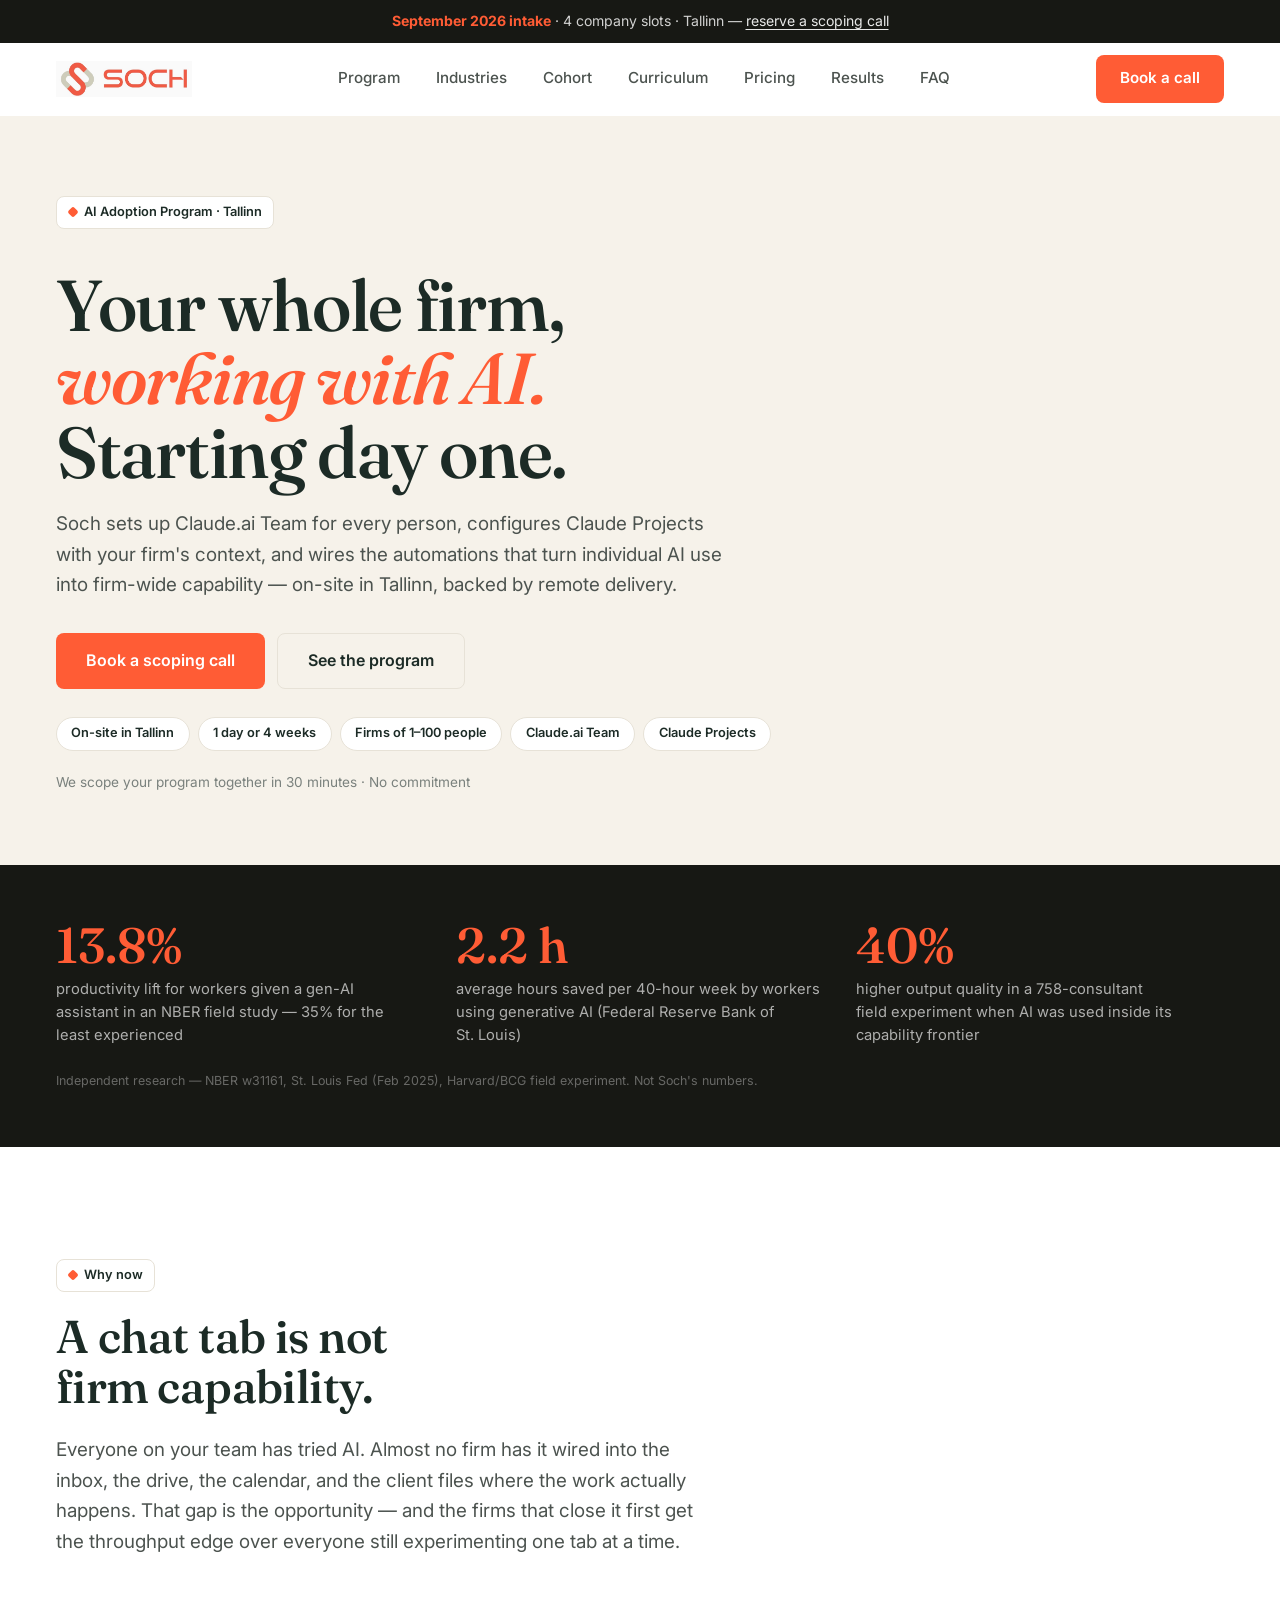
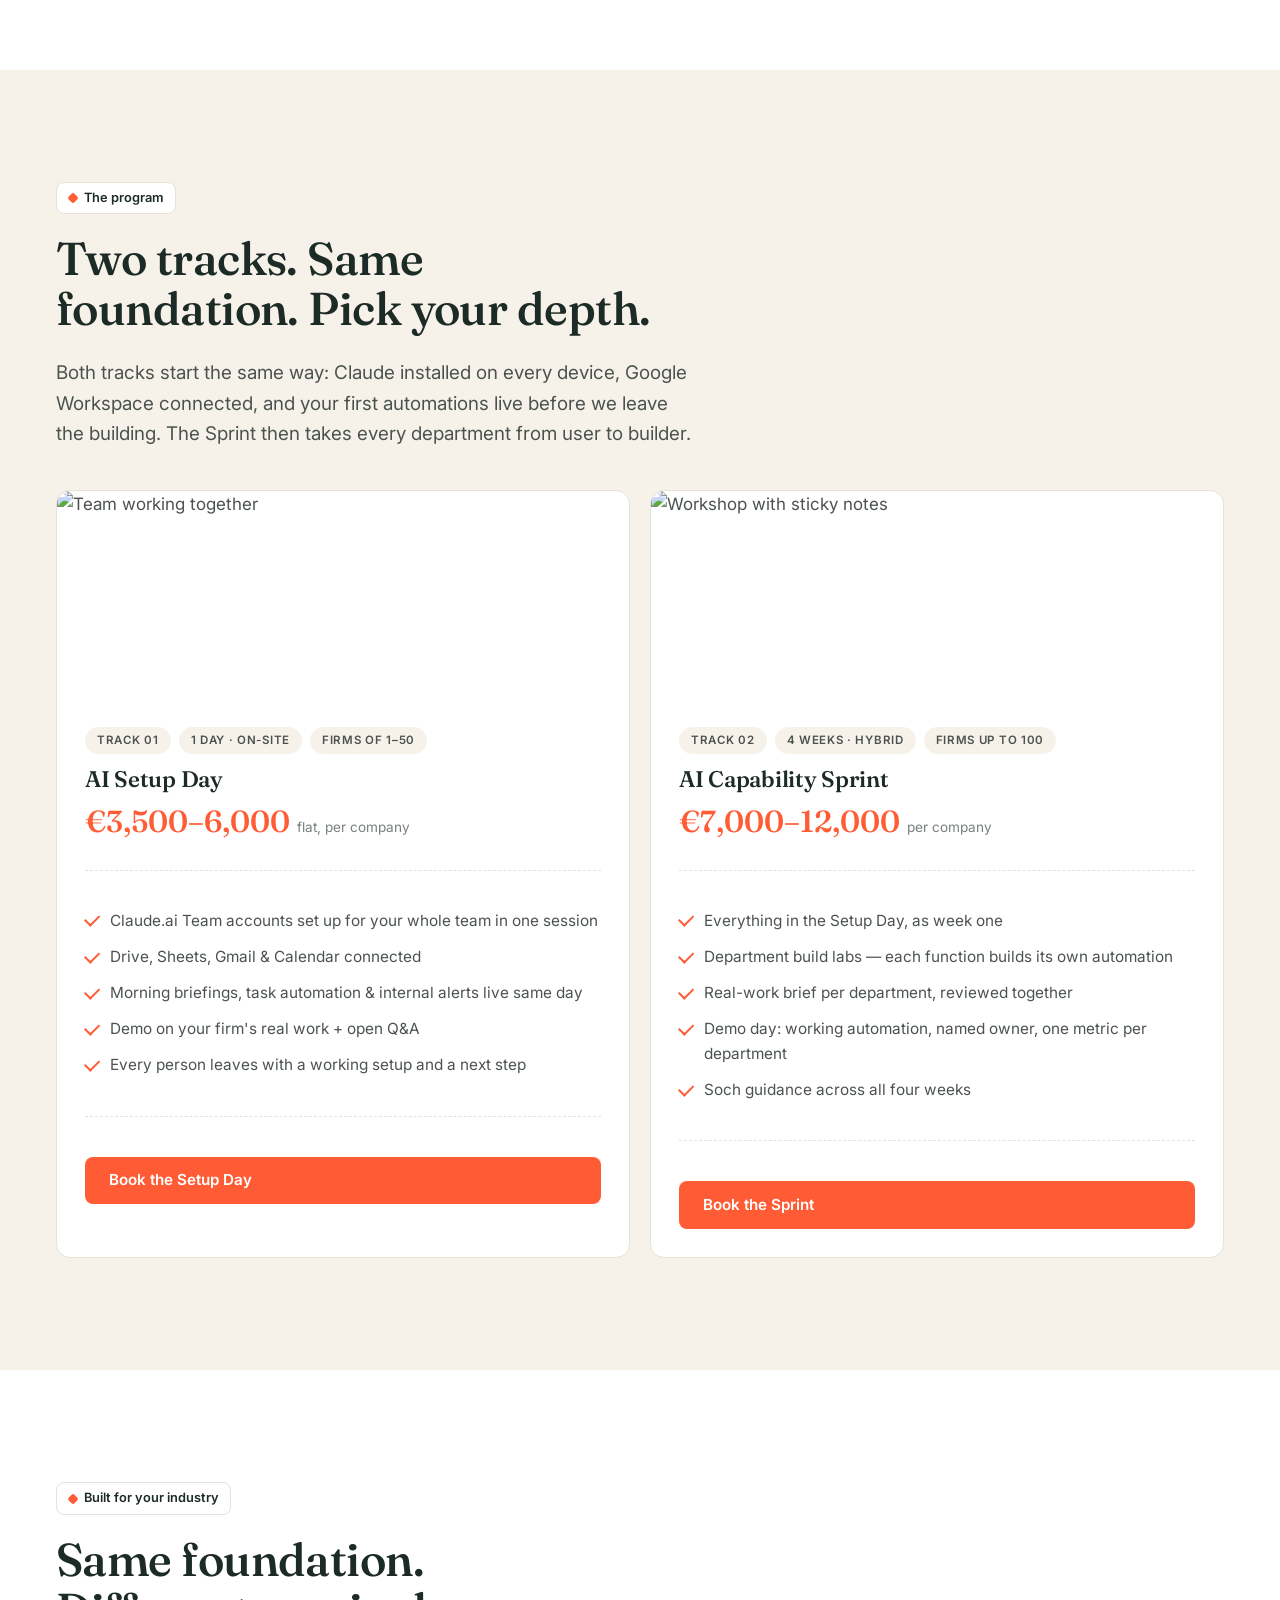
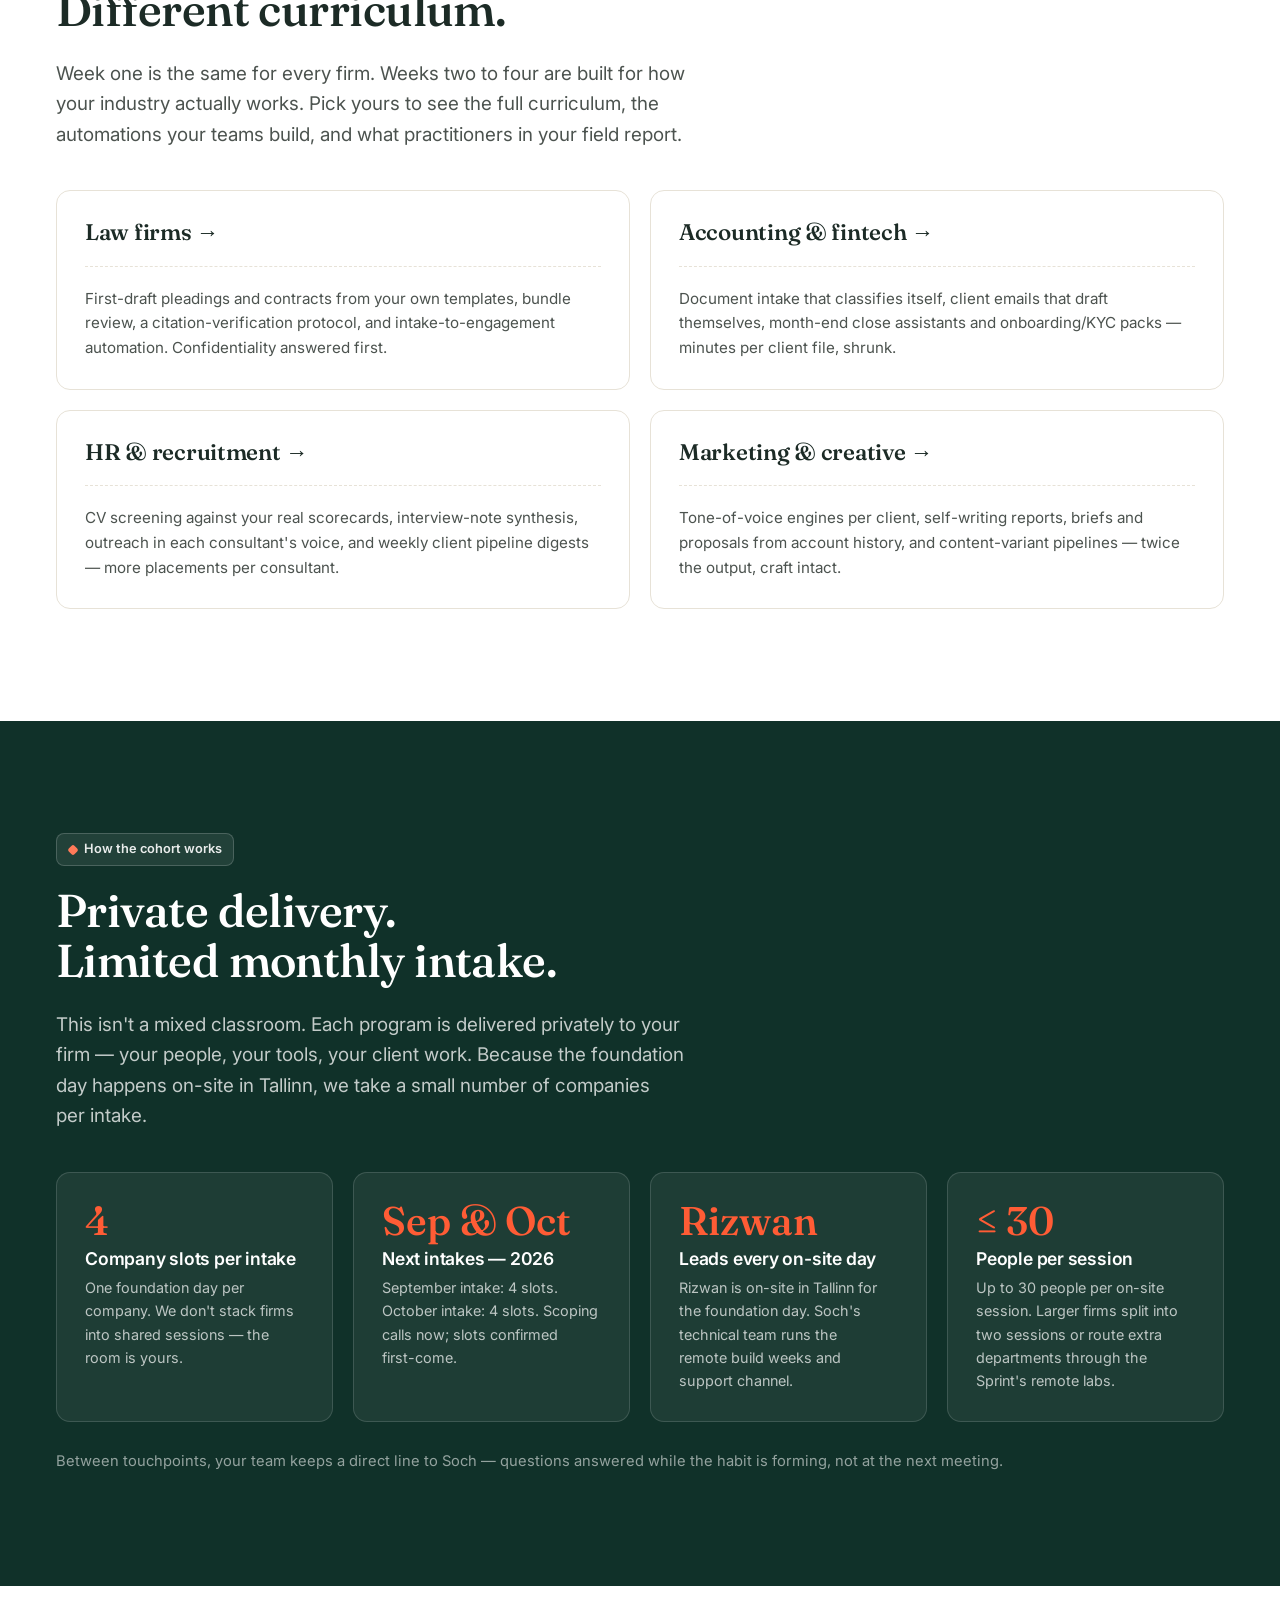
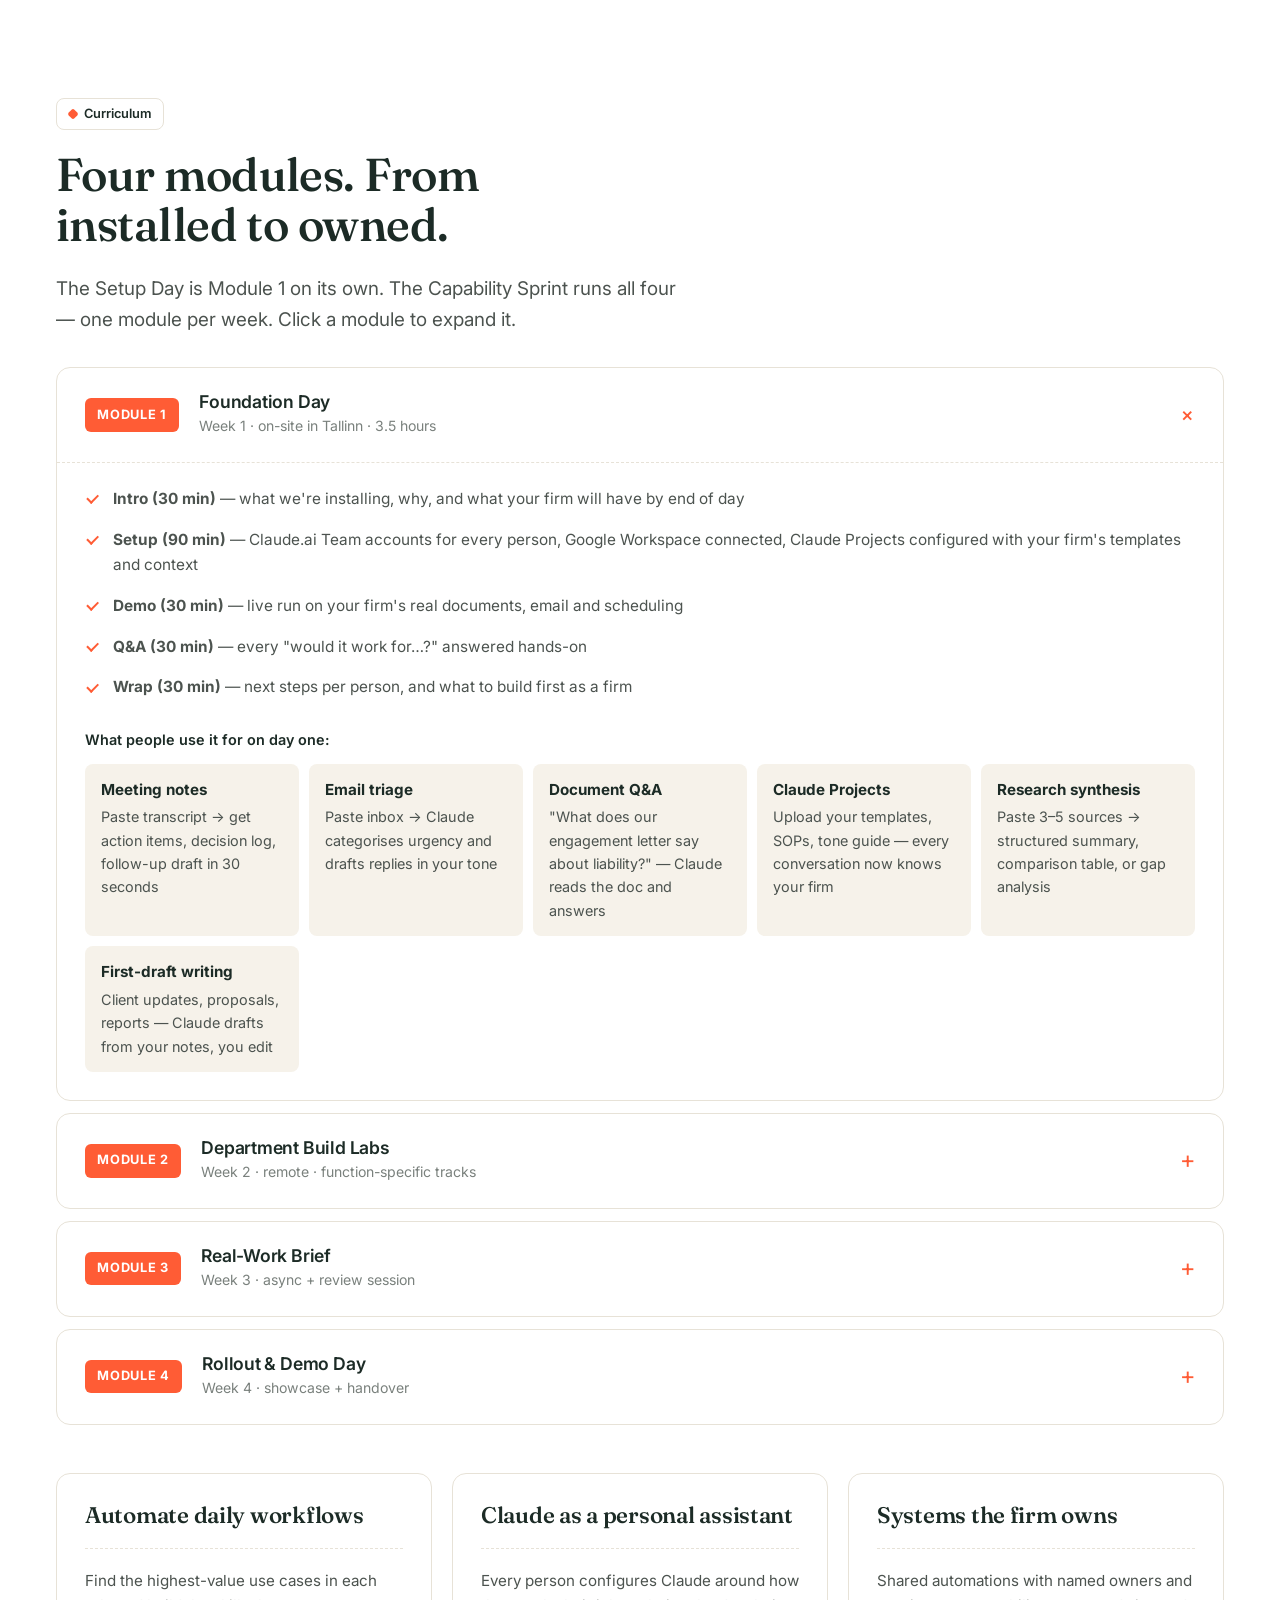
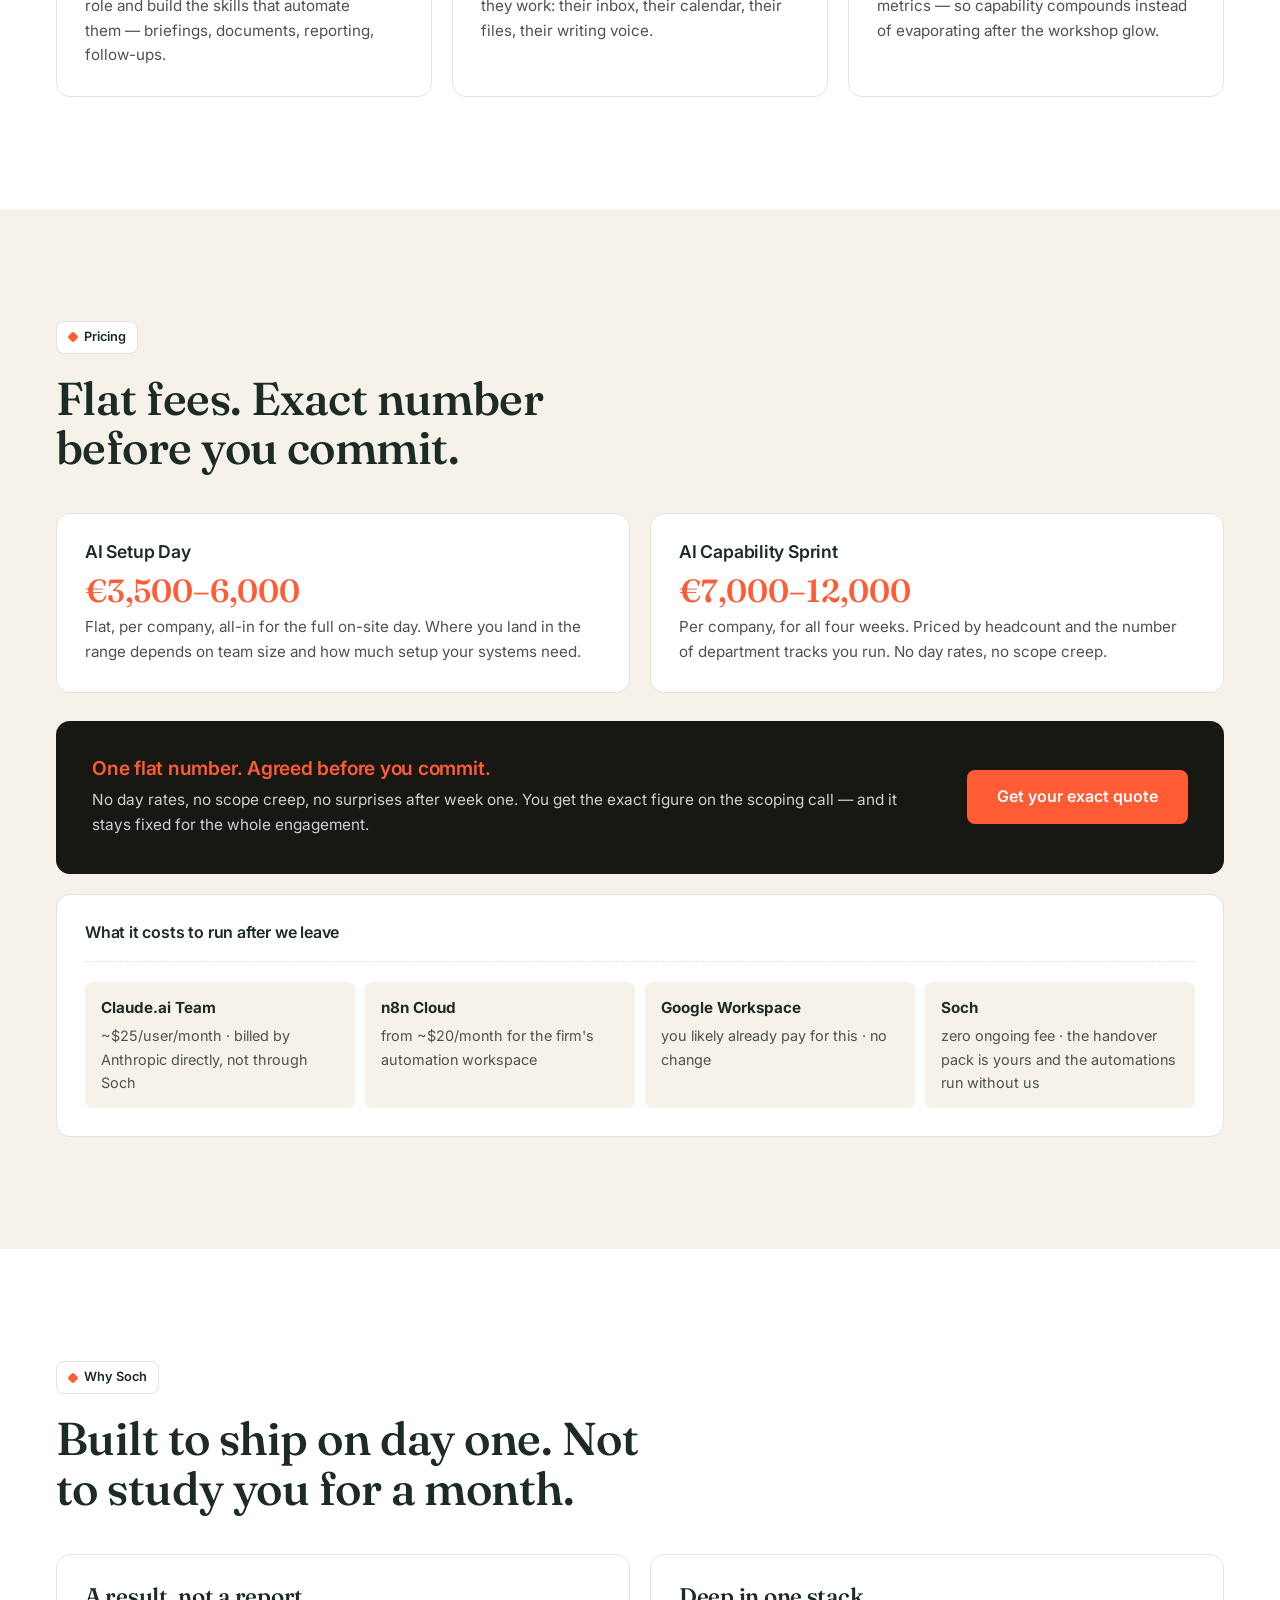
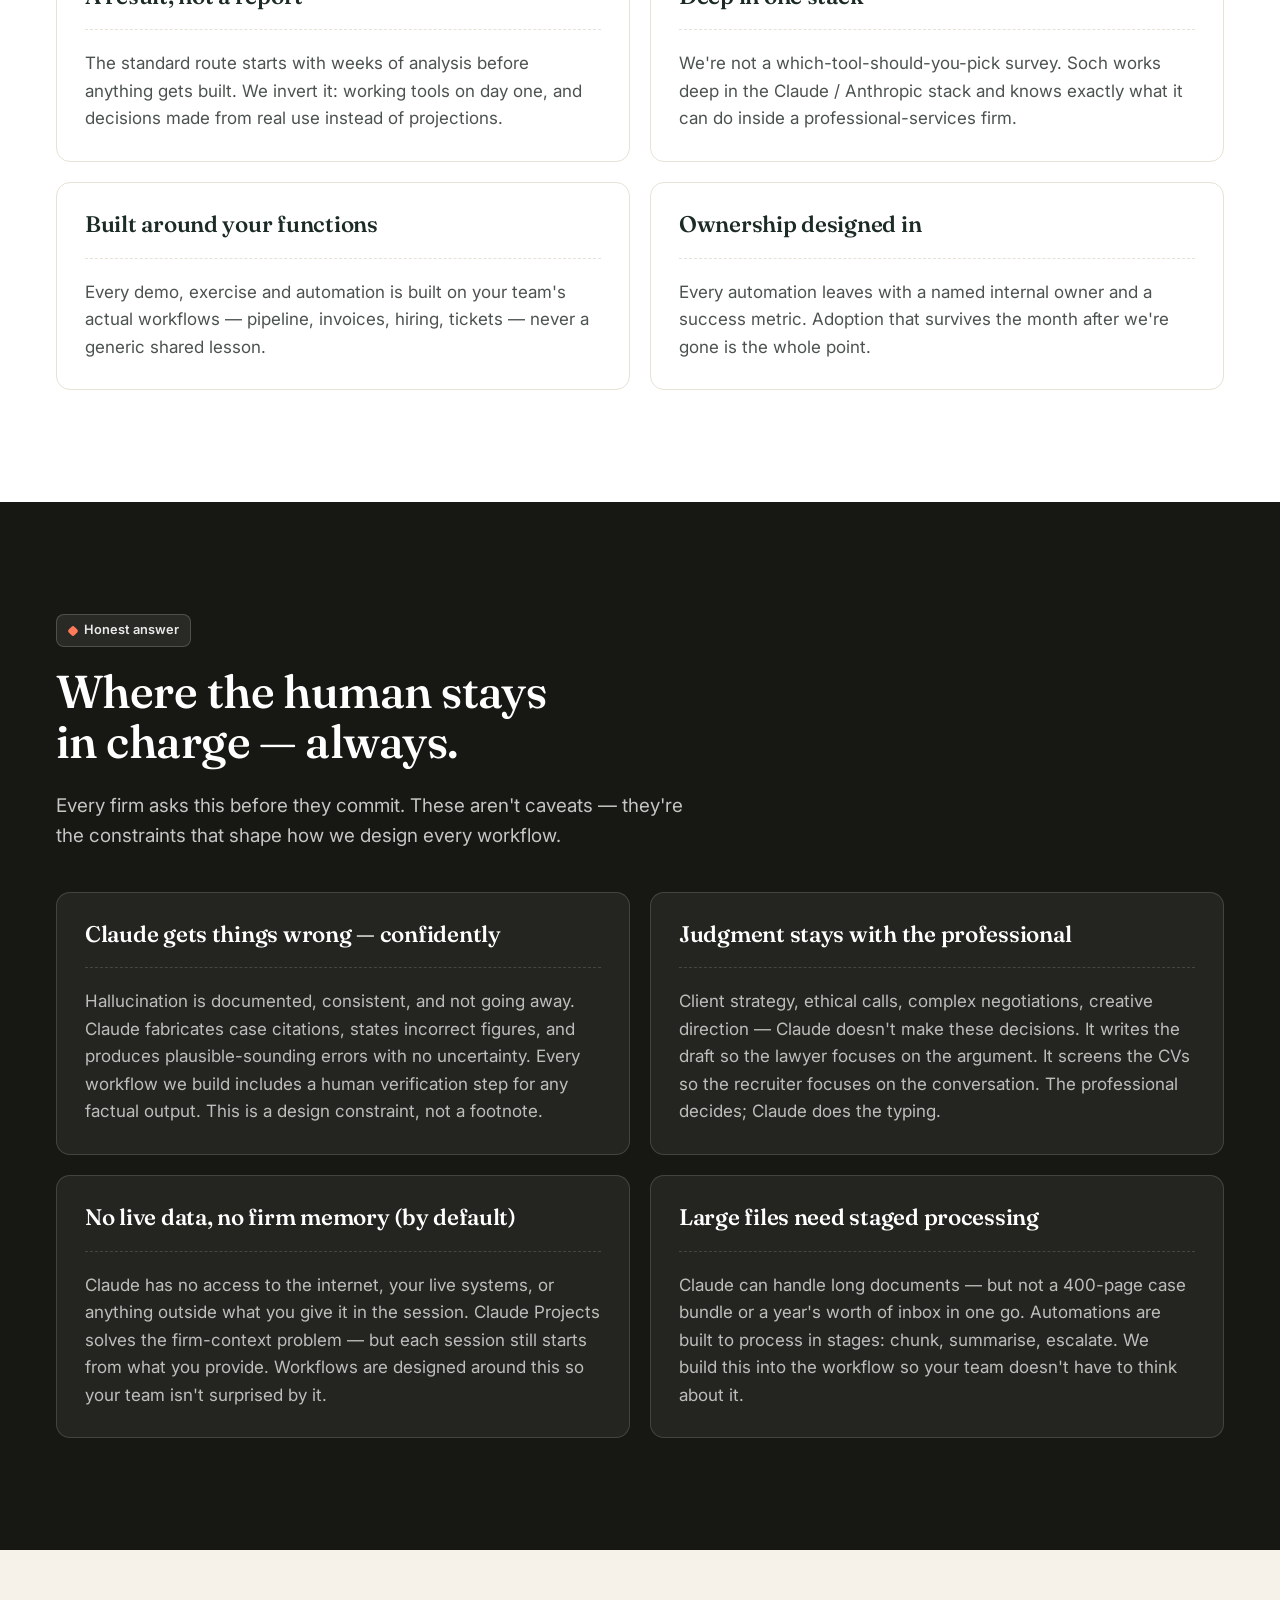
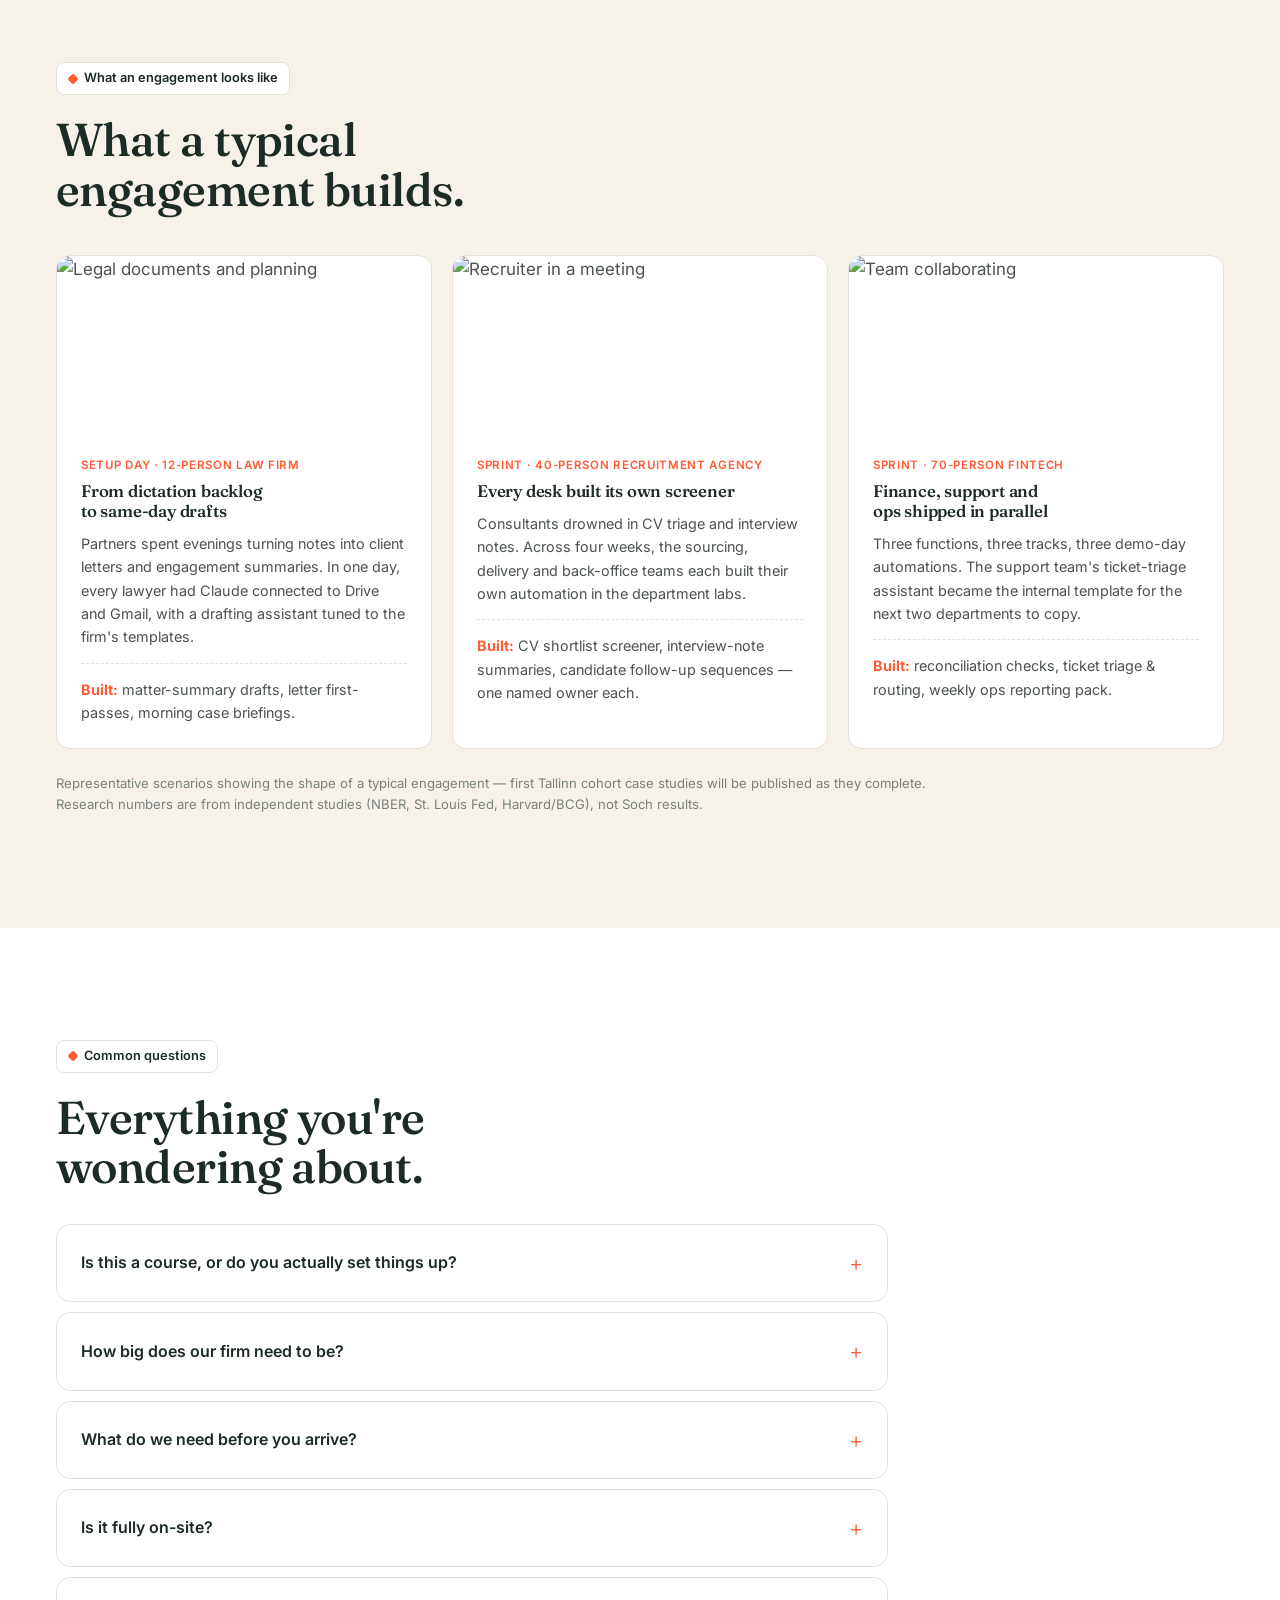
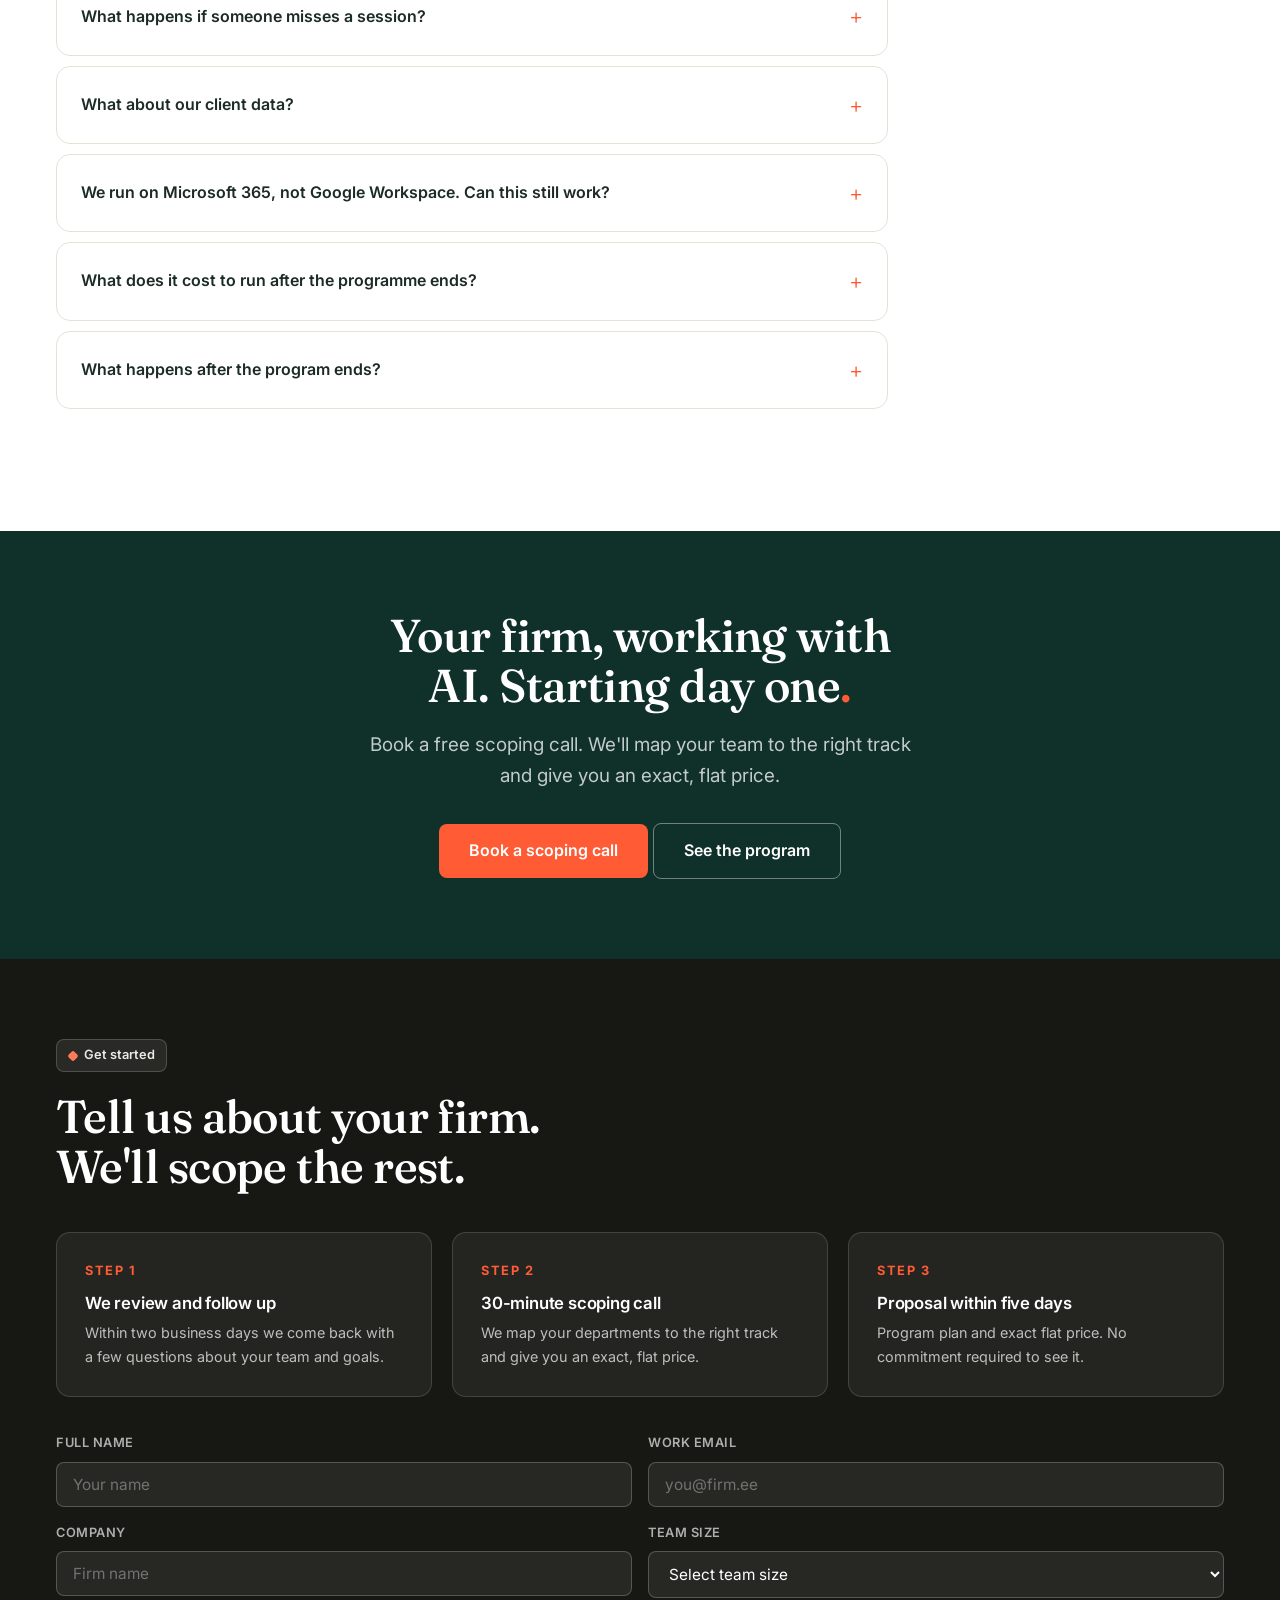
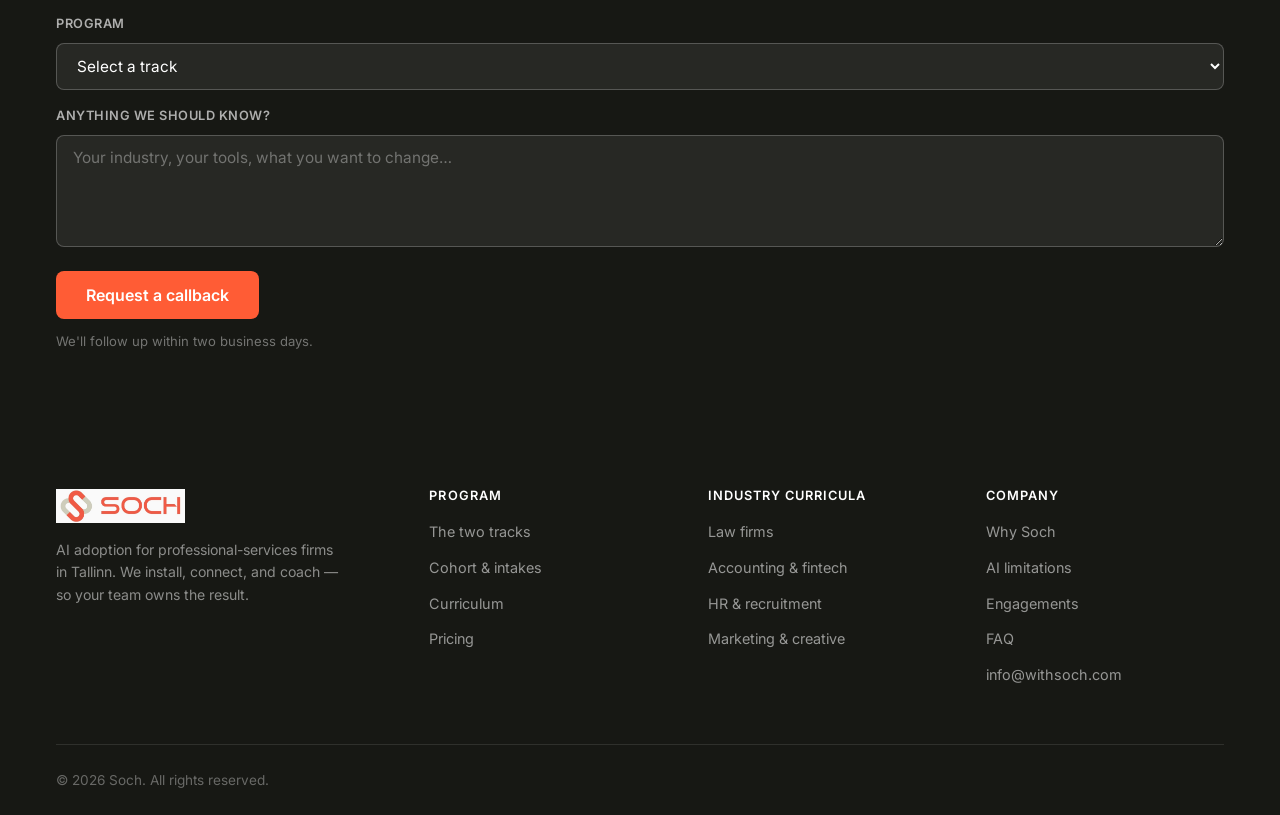
==== commit 9243d158: "Fix: encoding corruption + n8n webhook responseMode + form fetch handler" ====
--- a/index.html
+++ b/index.html
@@ -1,17 +1,17 @@
-﻿<!DOCTYPE html>
+<!DOCTYPE html>
 <html lang="en">
 <head>
 <meta charset="UTF-8">
 <meta name="viewport" content="width=device-width, initial-scale=1.0">
-<title>Soch â€” AI Adoption Program for Tallinn Firms</title>
-<meta name="description" content="Get your whole firm working with AI. On-site in Tallinn, delivered by Soch: one-day setup or a four-week capability sprint. Firms of 1â€“100 people.">
+<title>Soch — AI Adoption Program for Tallinn Firms</title>
+<meta name="description" content="Get your whole firm working with AI. On-site in Tallinn, delivered by Soch: one-day setup or a four-week capability sprint. Firms of 1–100 people.">
 <link rel="preconnect" href="https://fonts.googleapis.com">
 <link rel="preconnect" href="https://fonts.gstatic.com" crossorigin>
 <link rel="stylesheet" href="assets/soch.css">
 </head>
 <body>
 
-<div class="ann-bar"><b>September 2026 intake</b> Â· 4 company slots Â· Tallinn â€” <a href="#enquire">reserve a scoping call</a></div>
+<div class="ann-bar"><b>September 2026 intake</b> · 4 company slots · Tallinn — <a href="#enquire">reserve a scoping call</a></div>
 
 <header class="site-header" id="site-header">
   <div class="container">
@@ -47,9 +47,9 @@
 <!-- HERO -->
 <section class="hero bg-mist" id="top">
   <div class="container">
-    <span class="eyebrow">AI Adoption Program Â· Tallinn</span>
+    <span class="eyebrow">AI Adoption Program · Tallinn</span>
     <h1 class="display fade-up">Your whole firm,<br><em class="text-brand italic">working with AI.</em><br>Starting day one.</h1>
-    <p class="lead fade-up" data-delay="1" style="max-width:42rem;margin-top:1.25rem">Soch sets up Claude.ai Team for every person, configures Claude Projects with your firm's context, and wires the automations that turn individual AI use into firm-wide capability â€” on-site in Tallinn, backed by remote delivery.</p>
+    <p class="lead fade-up" data-delay="1" style="max-width:42rem;margin-top:1.25rem">Soch sets up Claude.ai Team for every person, configures Claude Projects with your firm's context, and wires the automations that turn individual AI use into firm-wide capability — on-site in Tallinn, backed by remote delivery.</p>
     <div class="ctas fade-up" data-delay="2">
       <a class="btn btn-primary btn-lg" href="#enquire">Book a scoping call</a>
       <a class="btn btn-outline btn-lg" href="#program">See the program</a>
@@ -57,11 +57,11 @@
     <div class="hero-chips fade-up" data-delay="3">
       <span class="chip">On-site in Tallinn</span>
       <span class="chip">1 day or 4 weeks</span>
-      <span class="chip">Firms of 1â€“100 people</span>
+      <span class="chip">Firms of 1–100 people</span>
       <span class="chip">Claude.ai Team</span>
       <span class="chip">Claude Projects</span>
     </div>
-    <p style="margin-top:1.25rem;font-size:0.85rem;color:var(--muted)">We scope your program together in 30 minutes Â· No commitment</p>
+    <p style="margin-top:1.25rem;font-size:0.85rem;color:var(--muted)">We scope your program together in 30 minutes · No commitment</p>
   </div>
 </section>
 
@@ -71,7 +71,7 @@
     <div class="stat-grid">
       <div class="fade-up">
         <div class="stat-num">13.8%</div>
-        <p class="stat-desc">productivity lift for workers given a gen-AI assistant in an NBER field study â€” 35% for the least experienced</p>
+        <p class="stat-desc">productivity lift for workers given a gen-AI assistant in an NBER field study — 35% for the least experienced</p>
       </div>
       <div class="fade-up" data-delay="1">
         <div class="stat-num">2.2 h</div>
@@ -82,7 +82,7 @@
         <p class="stat-desc">higher output quality in a 758-consultant field experiment when AI was used inside its capability frontier</p>
       </div>
     </div>
-    <p class="stat-src">Independent research â€” NBER w31161, St. Louis Fed (Feb 2025), Harvard/BCG field experiment. Not Soch's numbers.</p>
+    <p class="stat-src">Independent research — NBER w31161, St. Louis Fed (Feb 2025), Harvard/BCG field experiment. Not Soch's numbers.</p>
   </div>
 </div>
 
@@ -92,7 +92,7 @@
     <div class="section-head fade-up">
       <span class="eyebrow">Why now</span>
       <h2>A chat tab is not firm capability.</h2>
-      <p class="lead mt-3">Everyone on your team has tried AI. Almost no firm has it wired into the inbox, the drive, the calendar, and the client files where the work actually happens. That gap is the opportunity â€” and the firms that close it first get the throughput edge over everyone still experimenting one tab at a time.</p>
+      <p class="lead mt-3">Everyone on your team has tried AI. Almost no firm has it wired into the inbox, the drive, the calendar, and the client files where the work actually happens. That gap is the opportunity — and the firms that close it first get the throughput edge over everyone still experimenting one tab at a time.</p>
     </div>
   </div>
 </section>
@@ -111,11 +111,11 @@
         <div class="track-card-body">
           <div class="track-meta">
             <span class="track-tag">Track 01</span>
-            <span class="track-tag">1 day Â· on-site</span>
-            <span class="track-tag">Firms of 1â€“50</span>
+            <span class="track-tag">1 day · on-site</span>
+            <span class="track-tag">Firms of 1–50</span>
           </div>
           <h3>AI Setup Day</h3>
-          <div class="track-price">â‚¬3,500â€“6,000 <span>flat, per company</span></div>
+          <div class="track-price">€3,500–6,000 <span>flat, per company</span></div>
           <div class="rule-dashed"></div>
           <ul class="check-list">
             <li>Claude.ai Team accounts set up for your whole team in one session</li>
@@ -133,15 +133,15 @@
         <div class="track-card-body">
           <div class="track-meta">
             <span class="track-tag">Track 02</span>
-            <span class="track-tag">4 weeks Â· hybrid</span>
+            <span class="track-tag">4 weeks · hybrid</span>
             <span class="track-tag">Firms up to 100</span>
           </div>
           <h3>AI Capability Sprint</h3>
-          <div class="track-price">â‚¬7,000â€“12,000 <span>per company</span></div>
+          <div class="track-price">€7,000–12,000 <span>per company</span></div>
           <div class="rule-dashed"></div>
           <ul class="check-list">
             <li>Everything in the Setup Day, as week one</li>
-            <li>Department build labs â€” each function builds its own automation</li>
+            <li>Department build labs — each function builds its own automation</li>
             <li>Real-work brief per department, reviewed together</li>
             <li>Demo day: working automation, named owner, one metric per department</li>
             <li>Soch guidance across all four weeks</li>
@@ -171,17 +171,17 @@
       <a class="card card-link" href="industries/accounting.html">
         <h3>Accounting &amp; fintech &rarr;</h3>
         <div class="rule-dashed"></div>
-        <p style="font-size:0.95rem;color:var(--slate)">Document intake that classifies itself, client emails that draft themselves, month-end close assistants and onboarding/KYC packs â€” minutes per client file, shrunk.</p>
+        <p style="font-size:0.95rem;color:var(--slate)">Document intake that classifies itself, client emails that draft themselves, month-end close assistants and onboarding/KYC packs — minutes per client file, shrunk.</p>
       </a>
       <a class="card card-link" href="industries/recruitment.html">
         <h3>HR &amp; recruitment &rarr;</h3>
         <div class="rule-dashed"></div>
-        <p style="font-size:0.95rem;color:var(--slate)">CV screening against your real scorecards, interview-note synthesis, outreach in each consultant's voice, and weekly client pipeline digests â€” more placements per consultant.</p>
+        <p style="font-size:0.95rem;color:var(--slate)">CV screening against your real scorecards, interview-note synthesis, outreach in each consultant's voice, and weekly client pipeline digests — more placements per consultant.</p>
       </a>
       <a class="card card-link" href="industries/marketing.html">
         <h3>Marketing &amp; creative &rarr;</h3>
         <div class="rule-dashed"></div>
-        <p style="font-size:0.95rem;color:var(--slate)">Tone-of-voice engines per client, self-writing reports, briefs and proposals from account history, and content-variant pipelines â€” twice the output, craft intact.</p>
+        <p style="font-size:0.95rem;color:var(--slate)">Tone-of-voice engines per client, self-writing reports, briefs and proposals from account history, and content-variant pipelines — twice the output, craft intact.</p>
       </a>
     </div>
   </div>
@@ -193,15 +193,15 @@
     <div class="section-head fade-up">
       <span class="eyebrow">How the cohort works</span>
       <h2 style="color:#fff">Private delivery. Limited monthly intake.</h2>
-      <p class="lead mt-3" style="color:rgba(255,255,255,.75)">This isn't a mixed classroom. Each program is delivered privately to your firm â€” your people, your tools, your client work. Because the foundation day happens on-site in Tallinn, we take a small number of companies per intake.</p>
+      <p class="lead mt-3" style="color:rgba(255,255,255,.75)">This isn't a mixed classroom. Each program is delivered privately to your firm — your people, your tools, your client work. Because the foundation day happens on-site in Tallinn, we take a small number of companies per intake.</p>
     </div>
     <div class="cohort-grid">
-      <div class="co-box fade-up"><div class="co-big">4</div><h3>Company slots per intake</h3><p>One foundation day per company. We don't stack firms into shared sessions â€” the room is yours.</p></div>
-      <div class="co-box fade-up" data-delay="1"><div class="co-big">Sep &amp; Oct</div><h3>Next intakes â€” 2026</h3><p>September intake: 4 slots. October intake: 4 slots. Scoping calls now; slots confirmed first-come.</p></div>
+      <div class="co-box fade-up"><div class="co-big">4</div><h3>Company slots per intake</h3><p>One foundation day per company. We don't stack firms into shared sessions — the room is yours.</p></div>
+      <div class="co-box fade-up" data-delay="1"><div class="co-big">Sep &amp; Oct</div><h3>Next intakes — 2026</h3><p>September intake: 4 slots. October intake: 4 slots. Scoping calls now; slots confirmed first-come.</p></div>
       <div class="co-box fade-up" data-delay="2"><div class="co-big">Rizwan</div><h3>Leads every on-site day</h3><p>Rizwan is on-site in Tallinn for the foundation day. Soch's technical team runs the remote build weeks and support channel.</p></div>
-      <div class="co-box fade-up" data-delay="3"><div class="co-big">â‰¤ 30</div><h3>People per session</h3><p>Up to 30 people per on-site session. Larger firms split into two sessions or route extra departments through the Sprint's remote labs.</p></div>
-    </div>
-    <p class="seatnote">Between touchpoints, your team keeps a direct line to Soch â€” questions answered while the habit is forming, not at the next meeting.</p>
+      <div class="co-box fade-up" data-delay="3"><div class="co-big">≤ 30</div><h3>People per session</h3><p>Up to 30 people per on-site session. Larger firms split into two sessions or route extra departments through the Sprint's remote labs.</p></div>
+    </div>
+    <p class="seatnote">Between touchpoints, your team keeps a direct line to Soch — questions answered while the habit is forming, not at the next meeting.</p>
   </div>
 </section>
 
@@ -211,34 +211,34 @@
     <div class="section-head fade-up">
       <span class="eyebrow">Curriculum</span>
       <h2>Four modules. From installed to owned.</h2>
-      <p class="lead mt-3">The Setup Day is Module 1 on its own. The Capability Sprint runs all four â€” one module per week. Click a module to expand it.</p>
+      <p class="lead mt-3">The Setup Day is Module 1 on its own. The Capability Sprint runs all four — one module per week. Click a module to expand it.</p>
     </div>
     <div style="margin-top:2rem">
       <details class="module fade-up" open>
-        <summary><span class="module-num">MODULE 1</span><div class="module-title"><h3>Foundation Day</h3><p>Week 1 Â· on-site in Tallinn Â· 3.5 hours</p></div><span class="module-plus">+</span></summary>
+        <summary><span class="module-num">MODULE 1</span><div class="module-title"><h3>Foundation Day</h3><p>Week 1 · on-site in Tallinn · 3.5 hours</p></div><span class="module-plus">+</span></summary>
         <div class="module-body">
           <ul>
-            <li><b>Intro (30 min)</b> â€” what we're installing, why, and what your firm will have by end of day</li>
-            <li><b>Setup (90 min)</b> â€” Claude.ai Team accounts for every person, Google Workspace connected, Claude Projects configured with your firm's templates and context</li>
-            <li><b>Demo (30 min)</b> â€” live run on your firm's real documents, email and scheduling</li>
-            <li><b>Q&amp;A (30 min)</b> â€” every "would it work forâ€¦?" answered hands-on</li>
-            <li><b>Wrap (30 min)</b> â€” next steps per person, and what to build first as a firm</li>
+            <li><b>Intro (30 min)</b> — what we're installing, why, and what your firm will have by end of day</li>
+            <li><b>Setup (90 min)</b> — Claude.ai Team accounts for every person, Google Workspace connected, Claude Projects configured with your firm's templates and context</li>
+            <li><b>Demo (30 min)</b> — live run on your firm's real documents, email and scheduling</li>
+            <li><b>Q&amp;A (30 min)</b> — every "would it work for…?" answered hands-on</li>
+            <li><b>Wrap (30 min)</b> — next steps per person, and what to build first as a firm</li>
           </ul>
           <p style="margin-top:1.25rem;font-size:0.9rem;font-weight:600;color:var(--ink)">What people use it for on day one:</p>
           <div class="deps-grid" style="margin-top:0.75rem">
-            <div class="dep-item"><b>Meeting notes</b>Paste transcript â†’ get action items, decision log, follow-up draft in 30 seconds</div>
-            <div class="dep-item"><b>Email triage</b>Paste inbox â†’ Claude categorises urgency and drafts replies in your tone</div>
-            <div class="dep-item"><b>Document Q&amp;A</b>"What does our engagement letter say about liability?" â€” Claude reads the doc and answers</div>
-            <div class="dep-item"><b>Claude Projects</b>Upload your templates, SOPs, tone guide â€” every conversation now knows your firm</div>
-            <div class="dep-item"><b>Research synthesis</b>Paste 3â€“5 sources â†’ structured summary, comparison table, or gap analysis</div>
-            <div class="dep-item"><b>First-draft writing</b>Client updates, proposals, reports â€” Claude drafts from your notes, you edit</div>
+            <div class="dep-item"><b>Meeting notes</b>Paste transcript → get action items, decision log, follow-up draft in 30 seconds</div>
+            <div class="dep-item"><b>Email triage</b>Paste inbox → Claude categorises urgency and drafts replies in your tone</div>
+            <div class="dep-item"><b>Document Q&amp;A</b>"What does our engagement letter say about liability?" — Claude reads the doc and answers</div>
+            <div class="dep-item"><b>Claude Projects</b>Upload your templates, SOPs, tone guide — every conversation now knows your firm</div>
+            <div class="dep-item"><b>Research synthesis</b>Paste 3–5 sources → structured summary, comparison table, or gap analysis</div>
+            <div class="dep-item"><b>First-draft writing</b>Client updates, proposals, reports — Claude drafts from your notes, you edit</div>
           </div>
         </div>
       </details>
       <details class="module fade-up">
-        <summary><span class="module-num">MODULE 2</span><div class="module-title"><h3>Department Build Labs</h3><p>Week 2 Â· remote Â· function-specific tracks</p></div><span class="module-plus">+</span></summary>
+        <summary><span class="module-num">MODULE 2</span><div class="module-title"><h3>Department Build Labs</h3><p>Week 2 · remote · function-specific tracks</p></div><span class="module-plus">+</span></summary>
         <div class="module-body">
-          <p style="margin-top:1rem;font-size:0.96rem;color:var(--slate)">The firm splits into function tracks. Each track focuses first on using AI well â€” prompting precisely, getting reliable outputs, building Claude Projects with the right firm context. Soch arrives at Week 2 with the department's core automations already built in n8n and ready to hand over; the labs teach each team how they work, how to modify them, and what to add. See the <a href="#industries" style="color:var(--brand)">industry curricula</a> for how the labs run in your field.</p>
+          <p style="margin-top:1rem;font-size:0.96rem;color:var(--slate)">The firm splits into function tracks. Each track focuses first on using AI well — prompting precisely, getting reliable outputs, building Claude Projects with the right firm context. Soch arrives at Week 2 with the department's core automations already built in n8n and ready to hand over; the labs teach each team how they work, how to modify them, and what to add. See the <a href="#industries" style="color:var(--brand)">industry curricula</a> for how the labs run in your field.</p>
           <div class="deps-grid">
             <div class="dep-item"><b>Sales &amp; BD</b>Pipeline and outbound</div>
             <div class="dep-item"><b>Marketing</b>Content and reporting</div>
@@ -250,10 +250,10 @@
         </div>
       </details>
       <details class="module fade-up">
-        <summary><span class="module-num">MODULE 3</span><div class="module-title"><h3>Real-Work Brief</h3><p>Week 3 Â· async + review session</p></div><span class="module-plus">+</span></summary>
+        <summary><span class="module-num">MODULE 3</span><div class="module-title"><h3>Real-Work Brief</h3><p>Week 3 · async + review session</p></div><span class="module-plus">+</span></summary>
         <div class="module-body">
           <ul>
-            <li>Each department takes home a brief pulled from its actual workload â€” not a textbook exercise</li>
+            <li>Each department takes home a brief pulled from its actual workload — not a textbook exercise</li>
             <li>Completed independently, on real files, during the normal work week</li>
             <li>Reviewed together with Soch: what worked, what broke, what to build next</li>
             <li>This is the week the skill stops being ours and starts being yours</li>
@@ -261,21 +261,21 @@
         </div>
       </details>
       <details class="module fade-up">
-        <summary><span class="module-num">MODULE 4</span><div class="module-title"><h3>Rollout &amp; Demo Day</h3><p>Week 4 Â· showcase + handover</p></div><span class="module-plus">+</span></summary>
+        <summary><span class="module-num">MODULE 4</span><div class="module-title"><h3>Rollout &amp; Demo Day</h3><p>Week 4 · showcase + handover</p></div><span class="module-plus">+</span></summary>
         <div class="module-body">
           <ul>
             <li>Each department demos its working automation to the whole firm</li>
-            <li>Every automation gets a named internal owner â€” accountability, not enthusiasm</li>
+            <li>Every automation gets a named internal owner — accountability, not enthusiasm</li>
             <li>Each department sets one simple success metric to track from month one</li>
-            <li>Handover pack: every prompt, template and n8n workflow â€” documented and owned in-house</li>
+            <li>Handover pack: every prompt, template and n8n workflow — documented and owned in-house</li>
           </ul>
         </div>
       </details>
     </div>
     <div class="grid-3 fade-up" style="margin-top:3rem">
-      <div class="card"><h3>Automate daily workflows</h3><div class="rule-dashed"></div><p style="font-size:0.95rem;color:var(--slate)">Find the highest-value use cases in each role and build the skills that automate them â€” briefings, documents, reporting, follow-ups.</p></div>
+      <div class="card"><h3>Automate daily workflows</h3><div class="rule-dashed"></div><p style="font-size:0.95rem;color:var(--slate)">Find the highest-value use cases in each role and build the skills that automate them — briefings, documents, reporting, follow-ups.</p></div>
       <div class="card"><h3>Claude as a personal assistant</h3><div class="rule-dashed"></div><p style="font-size:0.95rem;color:var(--slate)">Every person configures Claude around how they work: their inbox, their calendar, their files, their writing voice.</p></div>
-      <div class="card"><h3>Systems the firm owns</h3><div class="rule-dashed"></div><p style="font-size:0.95rem;color:var(--slate)">Shared automations with named owners and metrics â€” so capability compounds instead of evaporating after the workshop glow.</p></div>
+      <div class="card"><h3>Systems the firm owns</h3><div class="rule-dashed"></div><p style="font-size:0.95rem;color:var(--slate)">Shared automations with named owners and metrics — so capability compounds instead of evaporating after the workshop glow.</p></div>
     </div>
   </div>
 </section>
@@ -290,19 +290,19 @@
     <div class="grid-2 fade-up" data-delay="1" style="margin-top:2.5rem">
       <div class="price-card">
         <h3>AI Setup Day</h3>
-        <div class="price-amt">â‚¬3,500â€“6,000</div>
+        <div class="price-amt">€3,500–6,000</div>
         <p>Flat, per company, all-in for the full on-site day. Where you land in the range depends on team size and how much setup your systems need.</p>
       </div>
       <div class="price-card">
         <h3>AI Capability Sprint</h3>
-        <div class="price-amt">â‚¬7,000â€“12,000</div>
+        <div class="price-amt">€7,000–12,000</div>
         <p>Per company, for all four weeks. Priced by headcount and the number of department tracks you run. No day rates, no scope creep.</p>
       </div>
     </div>
     <div class="pricing-note fade-up" data-delay="2">
       <div style="flex:1;min-width:240px">
         <h3>One flat number. Agreed before you commit.</h3>
-        <p>No day rates, no scope creep, no surprises after week one. You get the exact figure on the scoping call â€” and it stays fixed for the whole engagement.</p>
+        <p>No day rates, no scope creep, no surprises after week one. You get the exact figure on the scoping call — and it stays fixed for the whole engagement.</p>
       </div>
       <a class="btn btn-primary btn-lg" href="#enquire" style="flex-shrink:0">Get your exact quote</a>
     </div>
@@ -310,10 +310,10 @@
       <h3 style="font-family:'Inter',sans-serif;font-weight:600;font-size:1rem;color:var(--ink)">What it costs to run after we leave</h3>
       <div class="rule-dashed"></div>
       <div class="deps-grid" style="margin-top:0.75rem">
-        <div class="dep-item"><b>Claude.ai Team</b>~$25/user/month Â· billed by Anthropic directly, not through Soch</div>
+        <div class="dep-item"><b>Claude.ai Team</b>~$25/user/month · billed by Anthropic directly, not through Soch</div>
         <div class="dep-item"><b>n8n Cloud</b>from ~$20/month for the firm's automation workspace</div>
-        <div class="dep-item"><b>Google Workspace</b>you likely already pay for this Â· no change</div>
-        <div class="dep-item"><b>Soch</b>zero ongoing fee Â· the handover pack is yours and the automations run without us</div>
+        <div class="dep-item"><b>Google Workspace</b>you likely already pay for this · no change</div>
+        <div class="dep-item"><b>Soch</b>zero ongoing fee · the handover pack is yours and the automations run without us</div>
       </div>
     </div>
   </div>
@@ -329,7 +329,7 @@
     <div class="grid-2 fade-up" data-delay="1" style="margin-top:2.5rem">
       <div class="card"><h3>A result, not a report</h3><div class="rule-dashed"></div><p style="color:var(--slate)">The standard route starts with weeks of analysis before anything gets built. We invert it: working tools on day one, and decisions made from real use instead of projections.</p></div>
       <div class="card"><h3>Deep in one stack</h3><div class="rule-dashed"></div><p style="color:var(--slate)">We're not a which-tool-should-you-pick survey. Soch works deep in the Claude / Anthropic stack and knows exactly what it can do inside a professional-services firm.</p></div>
-      <div class="card"><h3>Built around your functions</h3><div class="rule-dashed"></div><p style="color:var(--slate)">Every demo, exercise and automation is built on your team's actual workflows â€” pipeline, invoices, hiring, tickets â€” never a generic shared lesson.</p></div>
+      <div class="card"><h3>Built around your functions</h3><div class="rule-dashed"></div><p style="color:var(--slate)">Every demo, exercise and automation is built on your team's actual workflows — pipeline, invoices, hiring, tickets — never a generic shared lesson.</p></div>
       <div class="card"><h3>Ownership designed in</h3><div class="rule-dashed"></div><p style="color:var(--slate)">Every automation leaves with a named internal owner and a success metric. Adoption that survives the month after we're gone is the whole point.</p></div>
     </div>
   </div>
@@ -340,29 +340,29 @@
   <div class="container">
     <div class="section-head fade-up">
       <span class="eyebrow">Honest answer</span>
-      <h2 style="color:#fff">Where the human stays in charge â€” always.</h2>
-      <p class="lead mt-3" style="color:rgba(255,255,255,.75)">Every firm asks this before they commit. These aren't caveats â€” they're the constraints that shape how we design every workflow.</p>
+      <h2 style="color:#fff">Where the human stays in charge — always.</h2>
+      <p class="lead mt-3" style="color:rgba(255,255,255,.75)">Every firm asks this before they commit. These aren't caveats — they're the constraints that shape how we design every workflow.</p>
     </div>
     <div class="grid-2 fade-up" data-delay="1" style="margin-top:2.5rem">
       <div class="card" style="background:rgba(255,255,255,.06);border-color:rgba(255,255,255,.14)">
-        <h3 style="color:#fff">Claude gets things wrong â€” confidently</h3>
+        <h3 style="color:#fff">Claude gets things wrong — confidently</h3>
         <div class="rule-dashed" style="border-color:rgba(255,255,255,.15)"></div>
         <p style="color:rgba(255,255,255,.7)">Hallucination is documented, consistent, and not going away. Claude fabricates case citations, states incorrect figures, and produces plausible-sounding errors with no uncertainty. Every workflow we build includes a human verification step for any factual output. This is a design constraint, not a footnote.</p>
       </div>
       <div class="card" style="background:rgba(255,255,255,.06);border-color:rgba(255,255,255,.14)">
         <h3 style="color:#fff">Judgment stays with the professional</h3>
         <div class="rule-dashed" style="border-color:rgba(255,255,255,.15)"></div>
-        <p style="color:rgba(255,255,255,.7)">Client strategy, ethical calls, complex negotiations, creative direction â€” Claude doesn't make these decisions. It writes the draft so the lawyer focuses on the argument. It screens the CVs so the recruiter focuses on the conversation. The professional decides; Claude does the typing.</p>
+        <p style="color:rgba(255,255,255,.7)">Client strategy, ethical calls, complex negotiations, creative direction — Claude doesn't make these decisions. It writes the draft so the lawyer focuses on the argument. It screens the CVs so the recruiter focuses on the conversation. The professional decides; Claude does the typing.</p>
       </div>
       <div class="card" style="background:rgba(255,255,255,.06);border-color:rgba(255,255,255,.14)">
         <h3 style="color:#fff">No live data, no firm memory (by default)</h3>
         <div class="rule-dashed" style="border-color:rgba(255,255,255,.15)"></div>
-        <p style="color:rgba(255,255,255,.7)">Claude has no access to the internet, your live systems, or anything outside what you give it in the session. Claude Projects solves the firm-context problem â€” but each session still starts from what you provide. Workflows are designed around this so your team isn't surprised by it.</p>
+        <p style="color:rgba(255,255,255,.7)">Claude has no access to the internet, your live systems, or anything outside what you give it in the session. Claude Projects solves the firm-context problem — but each session still starts from what you provide. Workflows are designed around this so your team isn't surprised by it.</p>
       </div>
       <div class="card" style="background:rgba(255,255,255,.06);border-color:rgba(255,255,255,.14)">
         <h3 style="color:#fff">Large files need staged processing</h3>
         <div class="rule-dashed" style="border-color:rgba(255,255,255,.15)"></div>
-        <p style="color:rgba(255,255,255,.7)">Claude can handle long documents â€” but not a 400-page case bundle or a year's worth of inbox in one go. Automations are built to process in stages: chunk, summarise, escalate. We build this into the workflow so your team doesn't have to think about it.</p>
+        <p style="color:rgba(255,255,255,.7)">Claude can handle long documents — but not a 400-page case bundle or a year's worth of inbox in one go. Automations are built to process in stages: chunk, summarise, escalate. We build this into the workflow so your team doesn't have to think about it.</p>
       </div>
     </div>
   </div>
@@ -379,7 +379,7 @@
       <div class="case-card">
         <img src="https://images.unsplash.com/photo-1454165804606-c3d57bc86b40?w=800&q=60&auto=format&fit=crop" alt="Legal documents and planning">
         <div class="case-card-body">
-          <span class="case-tag">Setup Day Â· 12-person law firm</span>
+          <span class="case-tag">Setup Day · 12-person law firm</span>
           <h3>From dictation backlog to same-day drafts</h3>
           <p>Partners spent evenings turning notes into client letters and engagement summaries. In one day, every lawyer had Claude connected to Drive and Gmail, with a drafting assistant tuned to the firm's templates.</p>
           <p class="case-result"><b>Built:</b> matter-summary drafts, letter first-passes, morning case briefings.</p>
@@ -388,23 +388,23 @@
       <div class="case-card">
         <img src="https://images.unsplash.com/photo-1573497620053-ea5300f94f21?w=800&q=60&auto=format&fit=crop" alt="Recruiter in a meeting">
         <div class="case-card-body">
-          <span class="case-tag">Sprint Â· 40-person recruitment agency</span>
+          <span class="case-tag">Sprint · 40-person recruitment agency</span>
           <h3>Every desk built its own screener</h3>
           <p>Consultants drowned in CV triage and interview notes. Across four weeks, the sourcing, delivery and back-office teams each built their own automation in the department labs.</p>
-          <p class="case-result"><b>Built:</b> CV shortlist screener, interview-note summaries, candidate follow-up sequences â€” one named owner each.</p>
+          <p class="case-result"><b>Built:</b> CV shortlist screener, interview-note summaries, candidate follow-up sequences — one named owner each.</p>
         </div>
       </div>
       <div class="case-card">
         <img src="https://images.unsplash.com/photo-1521737711867-e3b97375f902?w=800&q=60&auto=format&fit=crop" alt="Team collaborating">
         <div class="case-card-body">
-          <span class="case-tag">Sprint Â· 70-person fintech</span>
+          <span class="case-tag">Sprint · 70-person fintech</span>
           <h3>Finance, support and ops shipped in parallel</h3>
           <p>Three functions, three tracks, three demo-day automations. The support team's ticket-triage assistant became the internal template for the next two departments to copy.</p>
           <p class="case-result"><b>Built:</b> reconciliation checks, ticket triage &amp; routing, weekly ops reporting pack.</p>
         </div>
       </div>
     </div>
-    <p class="disclaimer">Representative scenarios showing the shape of a typical engagement â€” first Tallinn cohort case studies will be published as they complete. Research numbers are from independent studies (NBER, St. Louis Fed, Harvard/BCG), not Soch results.</p>
+    <p class="disclaimer">Representative scenarios showing the shape of a typical engagement — first Tallinn cohort case studies will be published as they complete. Research numbers are from independent studies (NBER, St. Louis Fed, Harvard/BCG), not Soch results.</p>
   </div>
 </section>
 
@@ -416,15 +416,15 @@
       <h2>Everything you're wondering about.</h2>
     </div>
     <div style="margin-top:2rem;max-width:52rem">
-      <details class="faq-item fade-up"><summary>Is this a course, or do you actually set things up?<span class="faq-plus">+</span></summary><div class="faq-body">We set things up. Claude is installed on every device and connected to your Google Workspace during the foundation day â€” the teaching happens on your live setup, not slides. You end day one with working tools, not homework.</div></details>
-      <details class="faq-item fade-up"><summary>How big does our firm need to be?<span class="faq-plus">+</span></summary><div class="faq-body">The Setup Day fits firms of 1â€“50 people; the Capability Sprint fits firms of up to 100 with two or more distinct functions. On-site sessions hold up to 30 people â€” larger firms split into two sessions.</div></details>
-      <details class="faq-item fade-up"><summary>What do we need before you arrive?<span class="faq-plus">+</span></summary><div class="faq-body">Google Workspace (Drive, Sheets, Gmail, Calendar) and a decision-maker in the room. That's it â€” we handle installation, configuration and accounts on the day.</div></details>
-      <details class="faq-item fade-up"><summary>Is it fully on-site?<span class="faq-plus">+</span></summary><div class="faq-body">The foundation day is on-site in Tallinn, led by Rizwan. In the Sprint, weeks 2â€“4 run remotely â€” live build labs, an async brief, and a demo day â€” with Soch's technical team delivering throughout.</div></details>
-      <details class="faq-item fade-up"><summary>What happens if someone misses a session?<span class="faq-plus">+</span></summary><div class="faq-body">Sprint sessions are structured so departments work in parallel â€” a missed person catches up inside their department's track, and the week-3 brief is async by design.</div></details>
-      <details class="faq-item fade-up"><summary>What about our client data?<span class="faq-plus">+</span></summary><div class="faq-body">Everything runs inside your own Google Workspace and your own Claude accounts â€” Soch doesn't take copies of your files. On Anthropic's paid plans (Team and above), your conversations are not used to train their models. We'll walk your decision-maker through the data-handling setup before anything is connected.</div></details>
-      <details class="faq-item fade-up"><summary>We run on Microsoft 365, not Google Workspace. Can this still work?<span class="faq-plus">+</span></summary><div class="faq-body">Yes â€” Claude.ai Team and Claude Projects work independently of your file system. The automations we build in n8n can connect to Microsoft 365 (Outlook, OneDrive, SharePoint) as well as Google Workspace. The setup day takes slightly longer for M365 firms; we'll confirm this on the scoping call.</div></details>
-      <details class="faq-item fade-up"><summary>What does it cost to run after the programme ends?<span class="faq-plus">+</span></summary><div class="faq-body">Claude.ai Team is ~$25/user/month, billed directly by Anthropic. n8n Cloud starts at ~$20/month for the firm's automation workspace. These are your only ongoing costs â€” there's no Soch retainer, and the automations run without us once the handover is done.</div></details>
-      <details class="faq-item fade-up"><summary>What happens after the program ends?<span class="faq-plus">+</span></summary><div class="faq-body">Every automation has a named internal owner and a metric, and your team keeps the full handover pack â€” prompts, Claude Projects, n8n workflow files, and the AI use policy. Firms that want to go further scope that as a follow-on engagement.</div></details>
+      <details class="faq-item fade-up"><summary>Is this a course, or do you actually set things up?<span class="faq-plus">+</span></summary><div class="faq-body">We set things up. Claude is installed on every device and connected to your Google Workspace during the foundation day — the teaching happens on your live setup, not slides. You end day one with working tools, not homework.</div></details>
+      <details class="faq-item fade-up"><summary>How big does our firm need to be?<span class="faq-plus">+</span></summary><div class="faq-body">The Setup Day fits firms of 1–50 people; the Capability Sprint fits firms of up to 100 with two or more distinct functions. On-site sessions hold up to 30 people — larger firms split into two sessions.</div></details>
+      <details class="faq-item fade-up"><summary>What do we need before you arrive?<span class="faq-plus">+</span></summary><div class="faq-body">Google Workspace (Drive, Sheets, Gmail, Calendar) and a decision-maker in the room. That's it — we handle installation, configuration and accounts on the day.</div></details>
+      <details class="faq-item fade-up"><summary>Is it fully on-site?<span class="faq-plus">+</span></summary><div class="faq-body">The foundation day is on-site in Tallinn, led by Rizwan. In the Sprint, weeks 2–4 run remotely — live build labs, an async brief, and a demo day — with Soch's technical team delivering throughout.</div></details>
+      <details class="faq-item fade-up"><summary>What happens if someone misses a session?<span class="faq-plus">+</span></summary><div class="faq-body">Sprint sessions are structured so departments work in parallel — a missed person catches up inside their department's track, and the week-3 brief is async by design.</div></details>
+      <details class="faq-item fade-up"><summary>What about our client data?<span class="faq-plus">+</span></summary><div class="faq-body">Everything runs inside your own Google Workspace and your own Claude accounts — Soch doesn't take copies of your files. On Anthropic's paid plans (Team and above), your conversations are not used to train their models. We'll walk your decision-maker through the data-handling setup before anything is connected.</div></details>
+      <details class="faq-item fade-up"><summary>We run on Microsoft 365, not Google Workspace. Can this still work?<span class="faq-plus">+</span></summary><div class="faq-body">Yes — Claude.ai Team and Claude Projects work independently of your file system. The automations we build in n8n can connect to Microsoft 365 (Outlook, OneDrive, SharePoint) as well as Google Workspace. The setup day takes slightly longer for M365 firms; we'll confirm this on the scoping call.</div></details>
+      <details class="faq-item fade-up"><summary>What does it cost to run after the programme ends?<span class="faq-plus">+</span></summary><div class="faq-body">Claude.ai Team is ~$25/user/month, billed directly by Anthropic. n8n Cloud starts at ~$20/month for the firm's automation workspace. These are your only ongoing costs — there's no Soch retainer, and the automations run without us once the handover is done.</div></details>
+      <details class="faq-item fade-up"><summary>What happens after the program ends?<span class="faq-plus">+</span></summary><div class="faq-body">Every automation has a named internal owner and a metric, and your team keeps the full handover pack — prompts, Claude Projects, n8n workflow files, and the AI use policy. Firms that want to go further scope that as a follow-on engagement.</div></details>
     </div>
   </div>
 </section>
@@ -462,7 +462,7 @@
       <div><label for="f-size">Team size</label>
         <select id="f-size" required>
           <option value="" selected disabled>Select team size</option>
-          <option>1â€“10</option><option>11â€“30</option><option>31â€“50</option><option>51â€“100</option>
+          <option>1–10</option><option>11–30</option><option>31–50</option><option>51–100</option>
         </select>
       </div>
       <div class="full"><label for="f-track">Program</label>
@@ -470,10 +470,10 @@
           <option value="" selected disabled>Select a track</option>
           <option>AI Setup Day (1 day)</option>
           <option>AI Capability Sprint (4 weeks)</option>
-          <option>Not sure â€” help me choose</option>
+          <option>Not sure — help me choose</option>
         </select>
       </div>
-      <div class="full"><label for="f-msg">Anything we should know?</label><textarea id="f-msg" placeholder="Your industry, your tools, what you want to changeâ€¦"></textarea></div>
+      <div class="full"><label for="f-msg">Anything we should know?</label><textarea id="f-msg" placeholder="Your industry, your tools, what you want to change…"></textarea></div>
       <div class="full">
         <button class="btn btn-primary btn-lg" type="submit" id="leadform-btn">Request a callback</button>
         <p class="form-note" id="leadform-note">We'll follow up within two business days.</p>
@@ -483,7 +483,7 @@
       <div style="display:inline-block;background:rgba(255,255,255,0.07);border:1px solid rgba(255,255,255,0.18);border-radius:12px;padding:2.5rem 3rem;max-width:28rem">
         <p style="font-size:2rem;margin:0 0 1rem">&#10003;</p>
         <h3 style="color:#fff;margin:0 0 0.75rem;font-size:1.25rem">We've got your enquiry.</h3>
-        <p style="color:rgba(255,255,255,0.65);margin:0;font-size:0.95rem;line-height:1.6">Check your inbox â€” a confirmation is on its way. We'll follow up within two business days.</p>
+        <p style="color:rgba(255,255,255,0.65);margin:0;font-size:0.95rem;line-height:1.6">Check your inbox — a confirmation is on its way. We'll follow up within two business days.</p>
       </div>
     </div>
   </div>
@@ -495,7 +495,7 @@
     <div class="footer-cols">
       <div class="footer-brand">
         <img src="assets/logo-lockup.png" alt="Soch">
-        <p>AI adoption for professional-services firms in Tallinn. We install, connect, and coach â€” so your team owns the result.</p>
+        <p>AI adoption for professional-services firms in Tallinn. We install, connect, and coach — so your team owns the result.</p>
       </div>
       <div class="footer-col">
         <h4>Program</h4>
@@ -527,7 +527,7 @@
       </div>
     </div>
     <div class="footer-bottom">
-      <p>Â© 2026 Soch. All rights reserved.</p>
+      <p>© 2026 Soch. All rights reserved.</p>
     </div>
   </div>
 </footer>
@@ -558,32 +558,25 @@
     var btn=document.getElementById('leadform-btn');
     var note=document.getElementById('leadform-note');
     btn.disabled=true;
-    btn.textContent='Sendingâ€¦';
+    btn.textContent='Sending…';
     fetch('https://sochconsulting.app.n8n.cloud/webhook/academy-lead',{
       method:'POST',
       headers:{'Content-Type':'application/json'},
-      body:JSON.stringify({
-        name:v('f-name'),
-        email:v('f-email'),
-        company:v('f-company'),
-        teamSize:v('f-size'),
-        track:v('f-track'),
-        message:v('f-msg')
-      })
+      body:JSON.stringify({name:v('f-name'),email:v('f-email'),company:v('f-company'),teamSize:v('f-size'),track:v('f-track'),message:v('f-msg')})
     }).then(function(r){
-      if(r.ok||r.status===200){
+      if(r.ok){
         document.getElementById('leadform').style.display='none';
         document.getElementById('leadform-success').style.display='block';
       } else {
         btn.disabled=false;
         btn.textContent='Request a callback';
-        note.textContent='Something went wrong â€” please email us at info@withsoch.com.';
+        note.textContent='Something went wrong — please email us at info@withsoch.com.';
         note.style.color='#ff5c35';
       }
     }).catch(function(){
       btn.disabled=false;
       btn.textContent='Request a callback';
-      note.textContent='Could not connect â€” please email us at info@withsoch.com.';
+      note.textContent='Could not connect — please email us at info@withsoch.com.';
       note.style.color='#ff5c35';
     });
   });
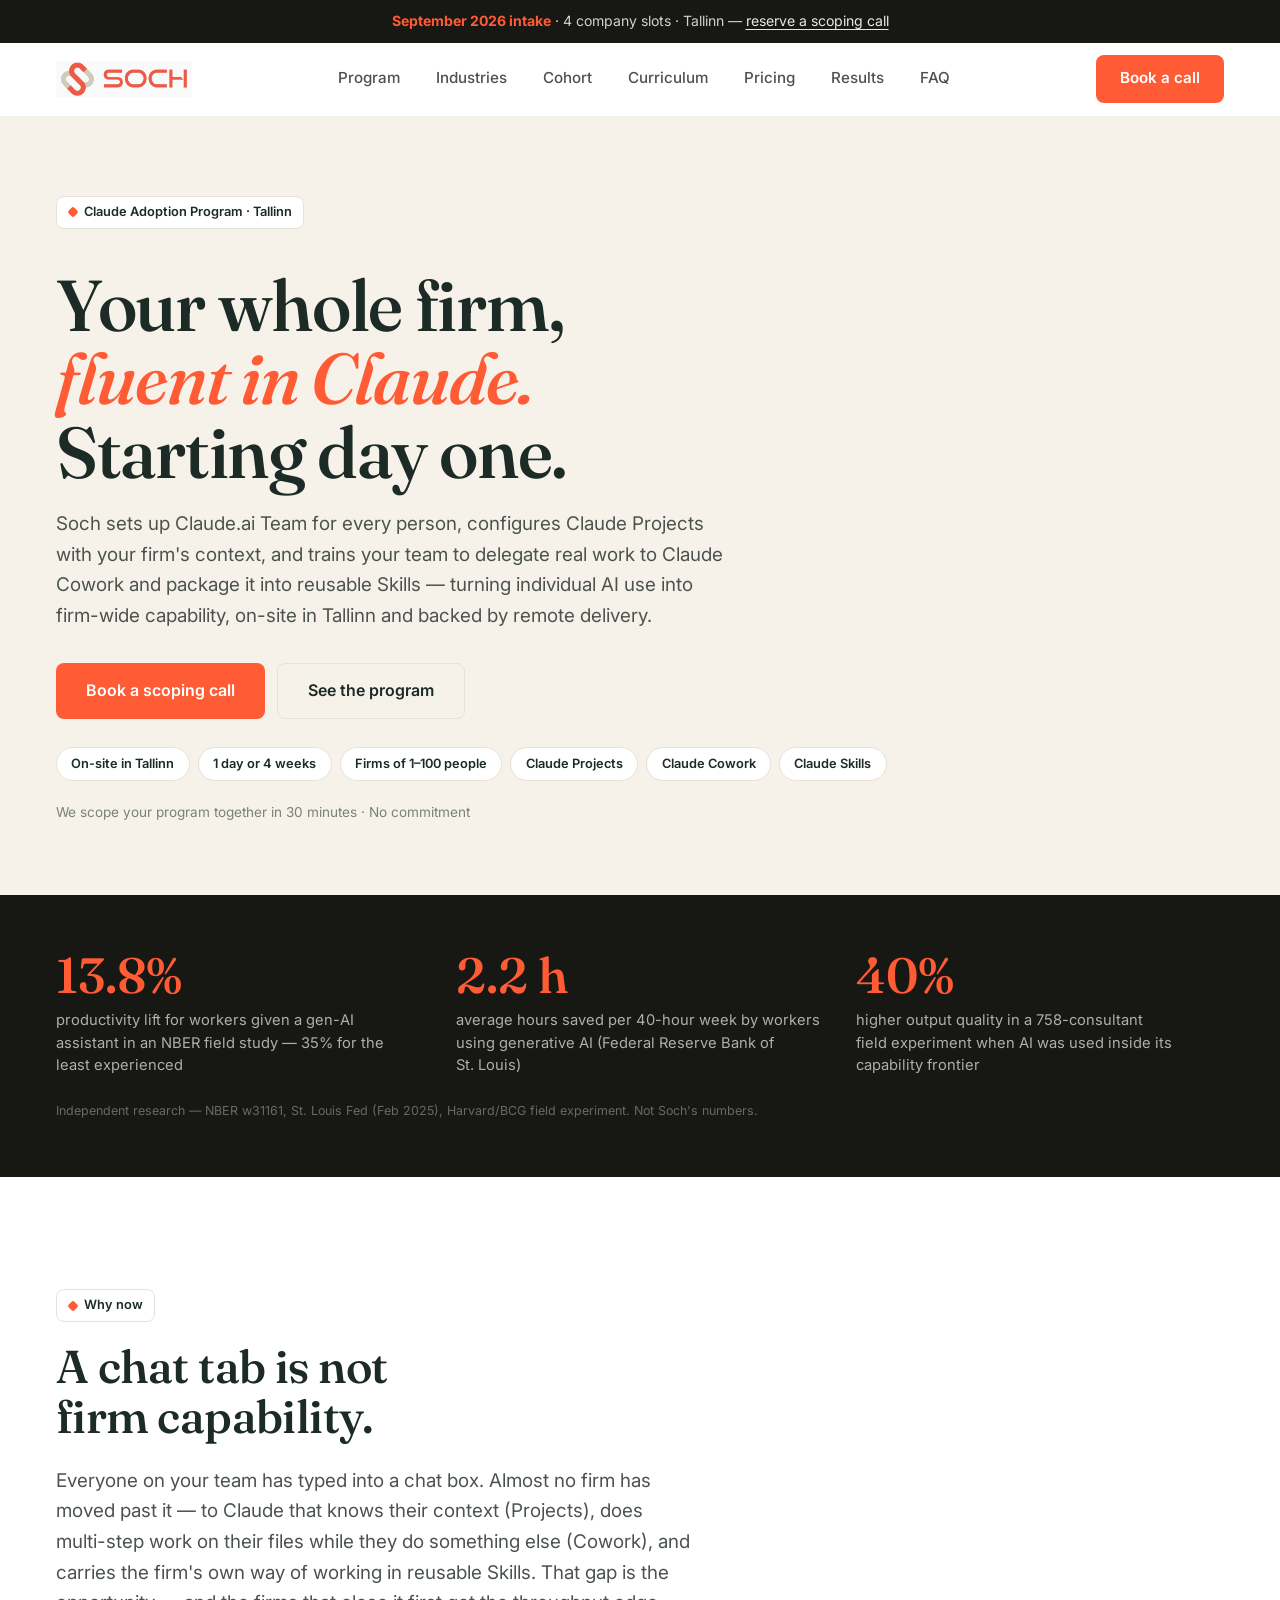
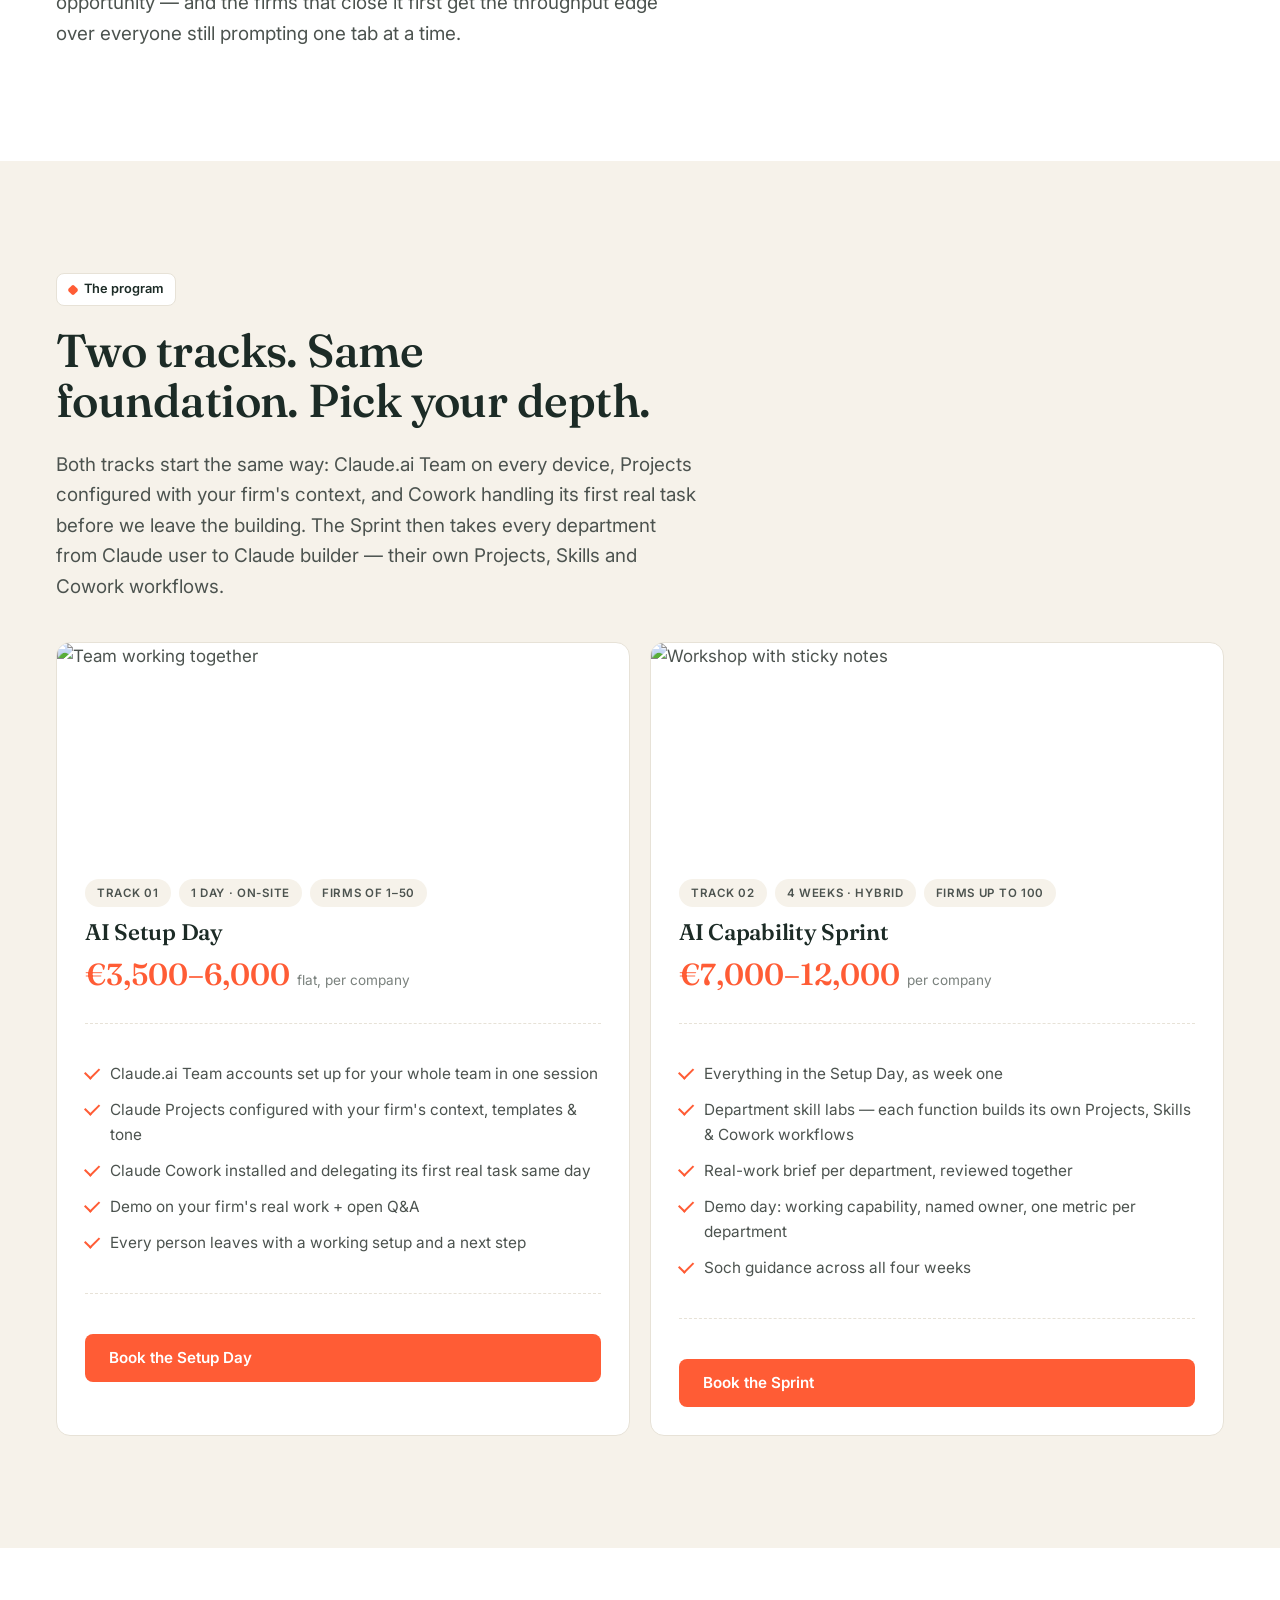
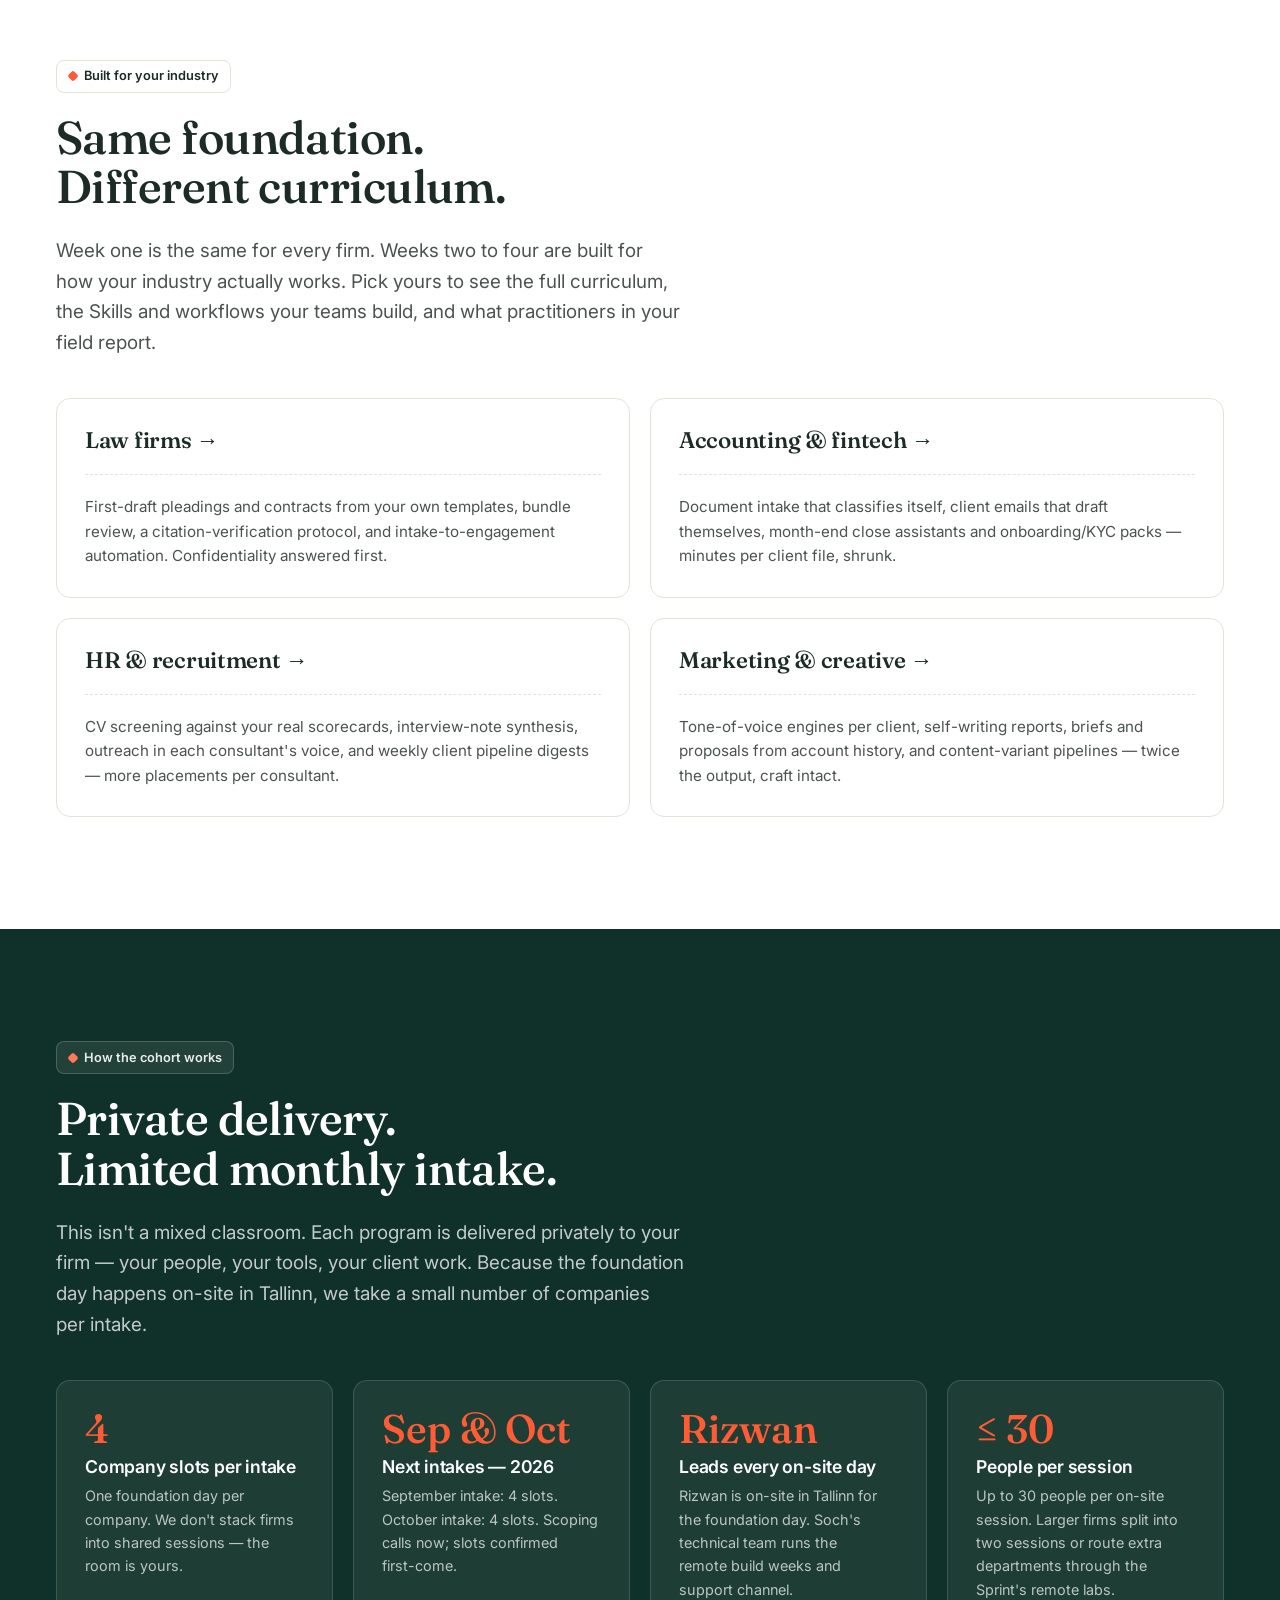
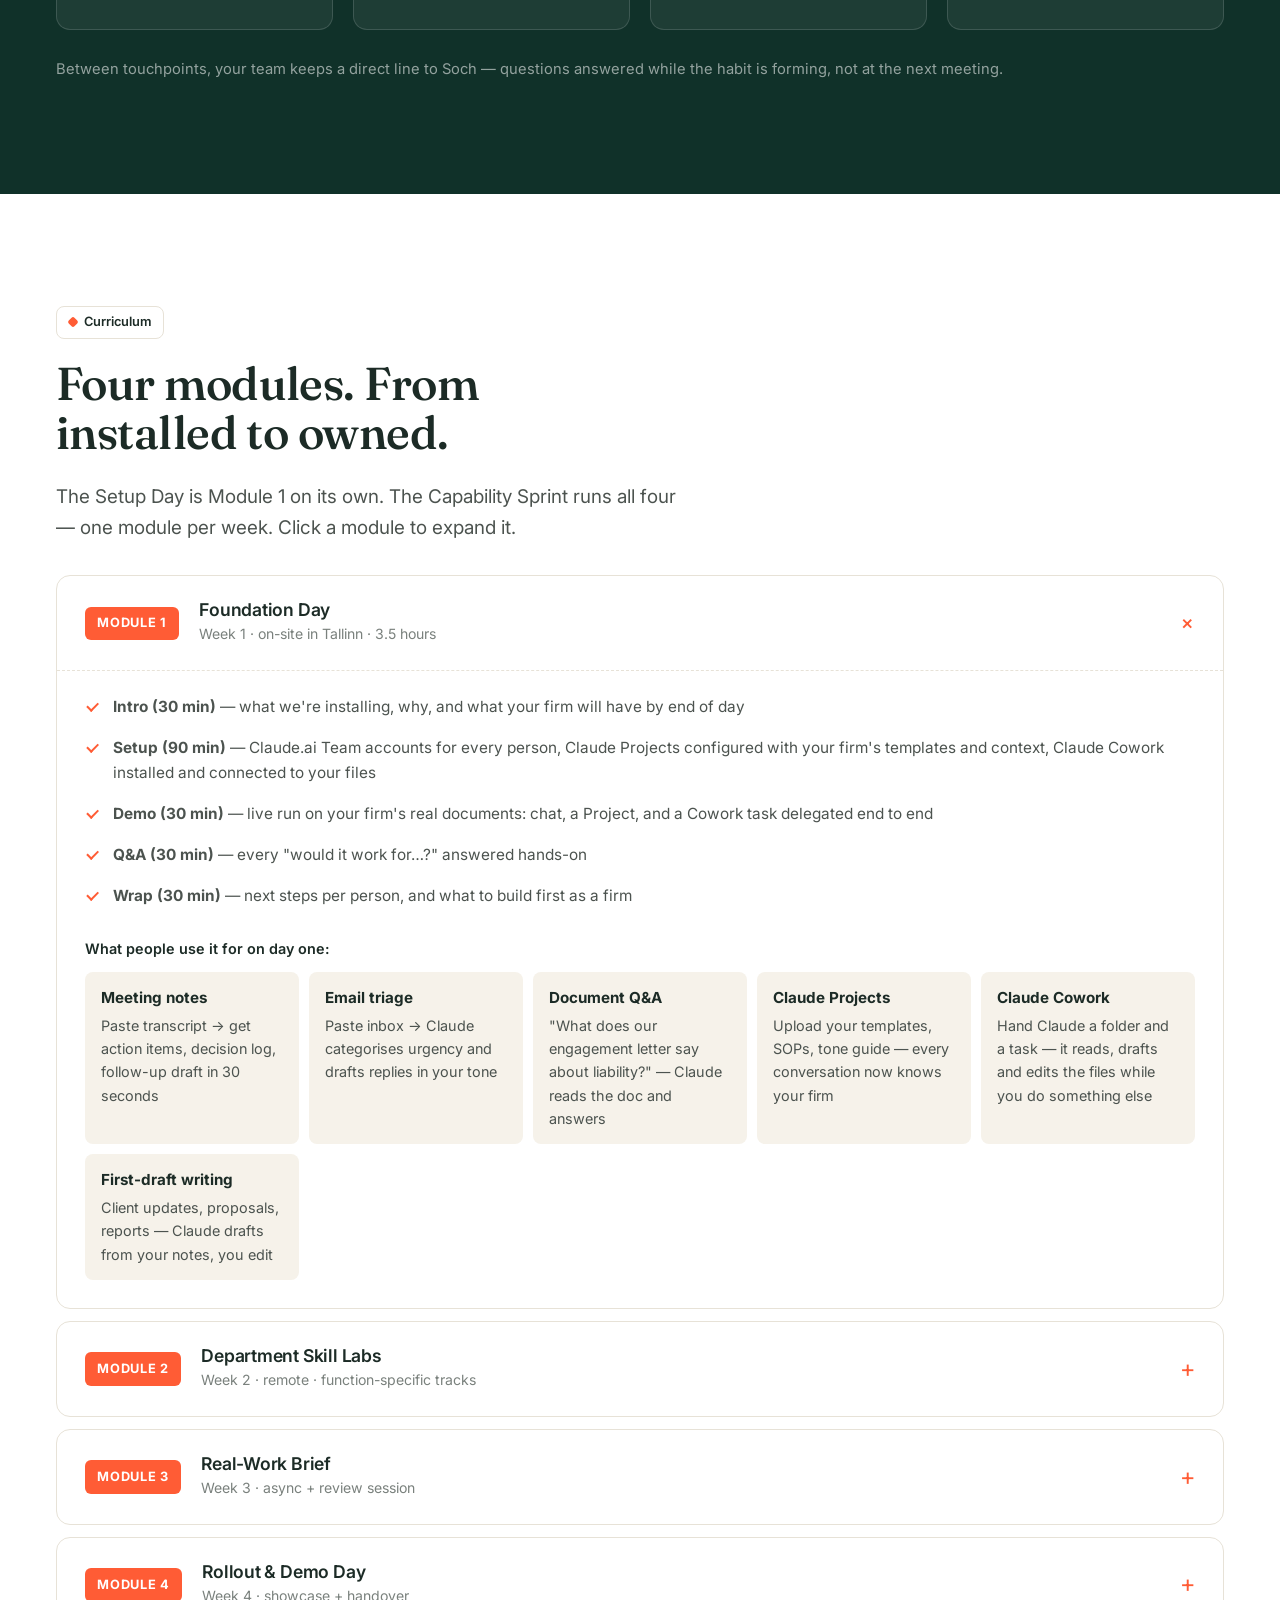
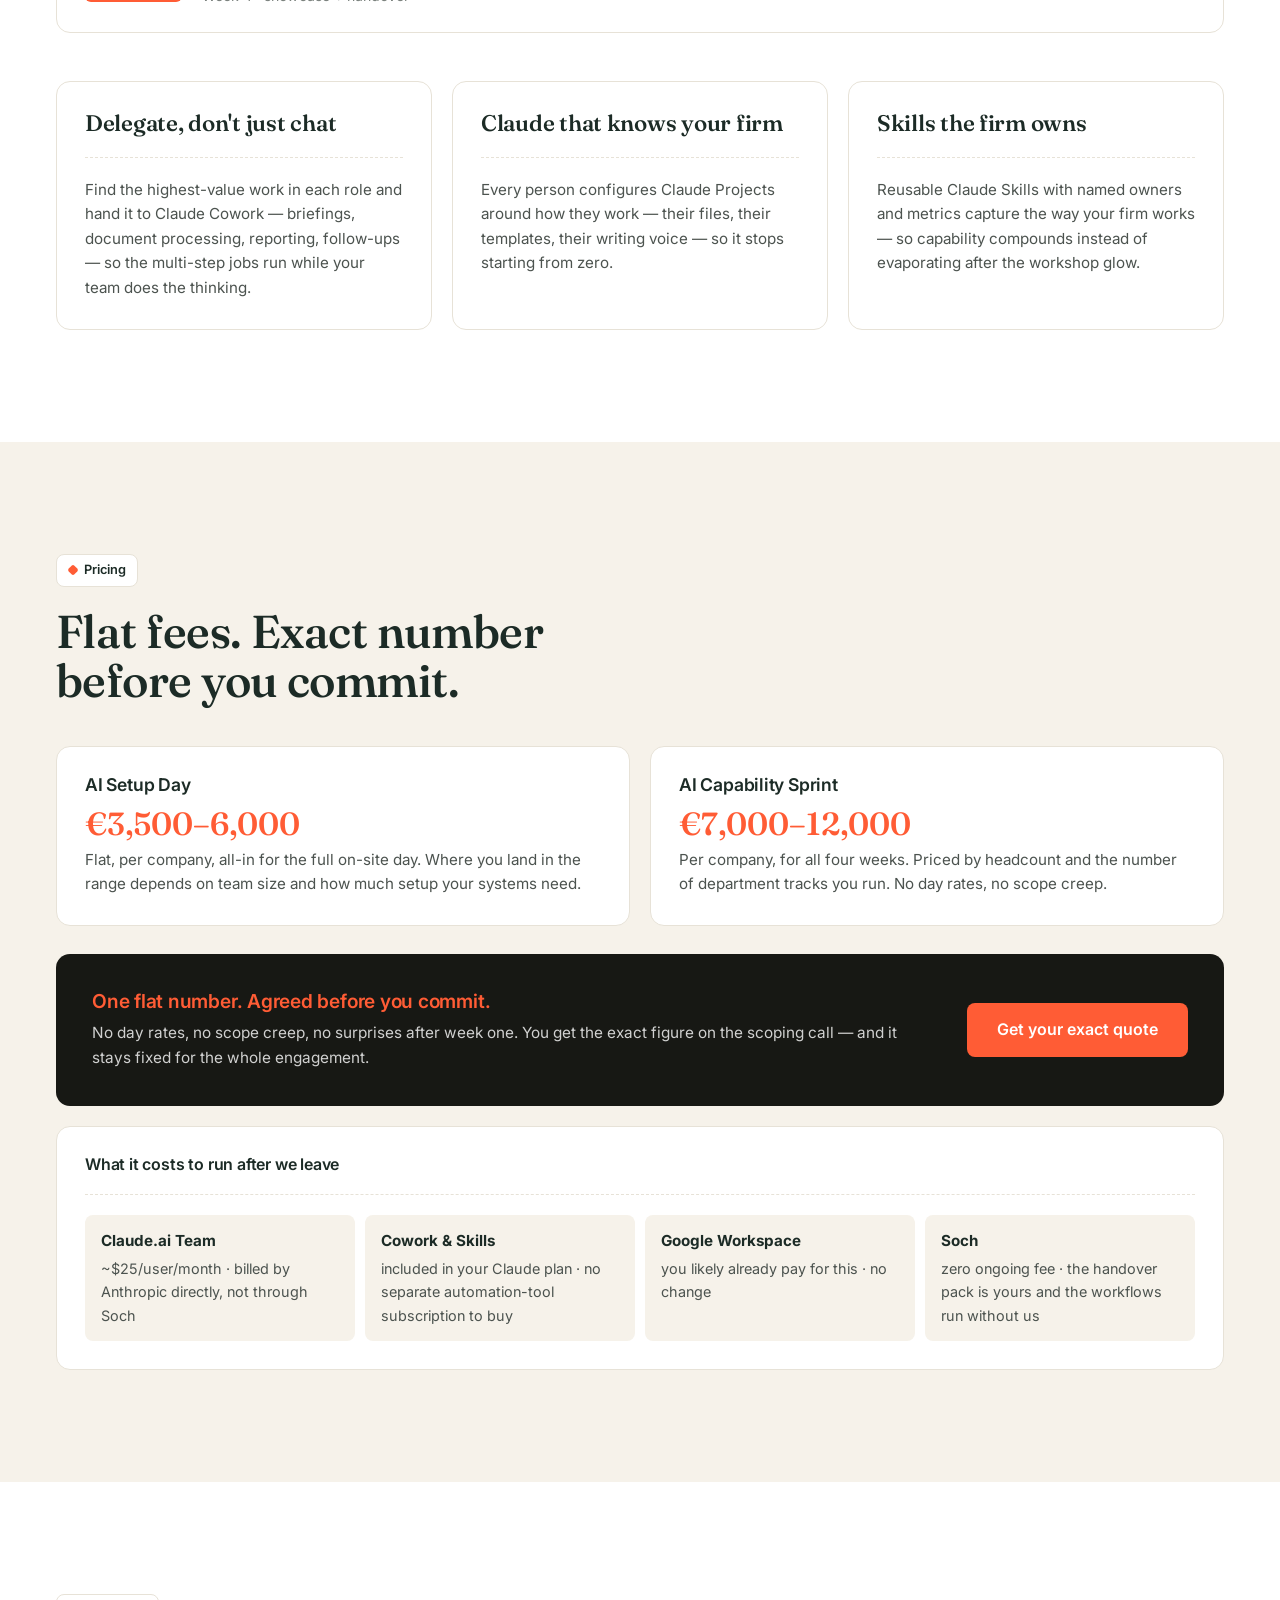
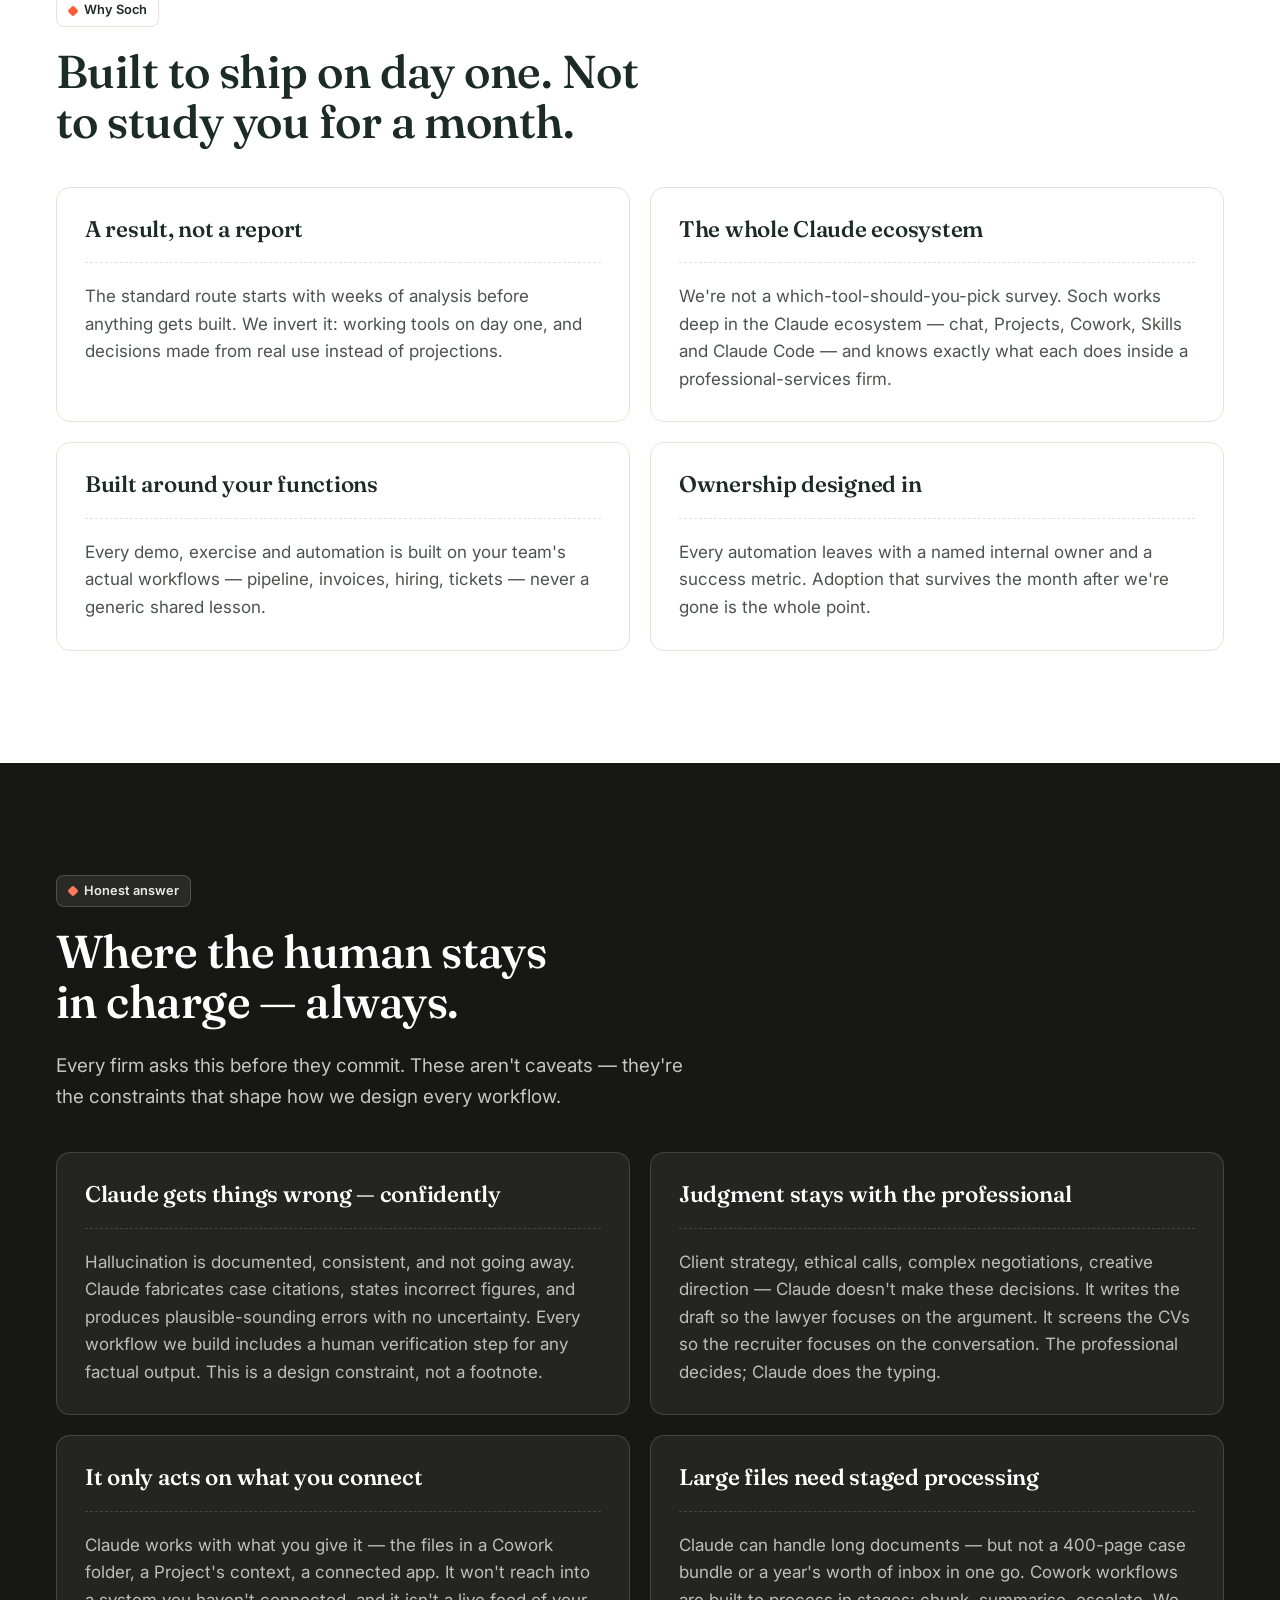
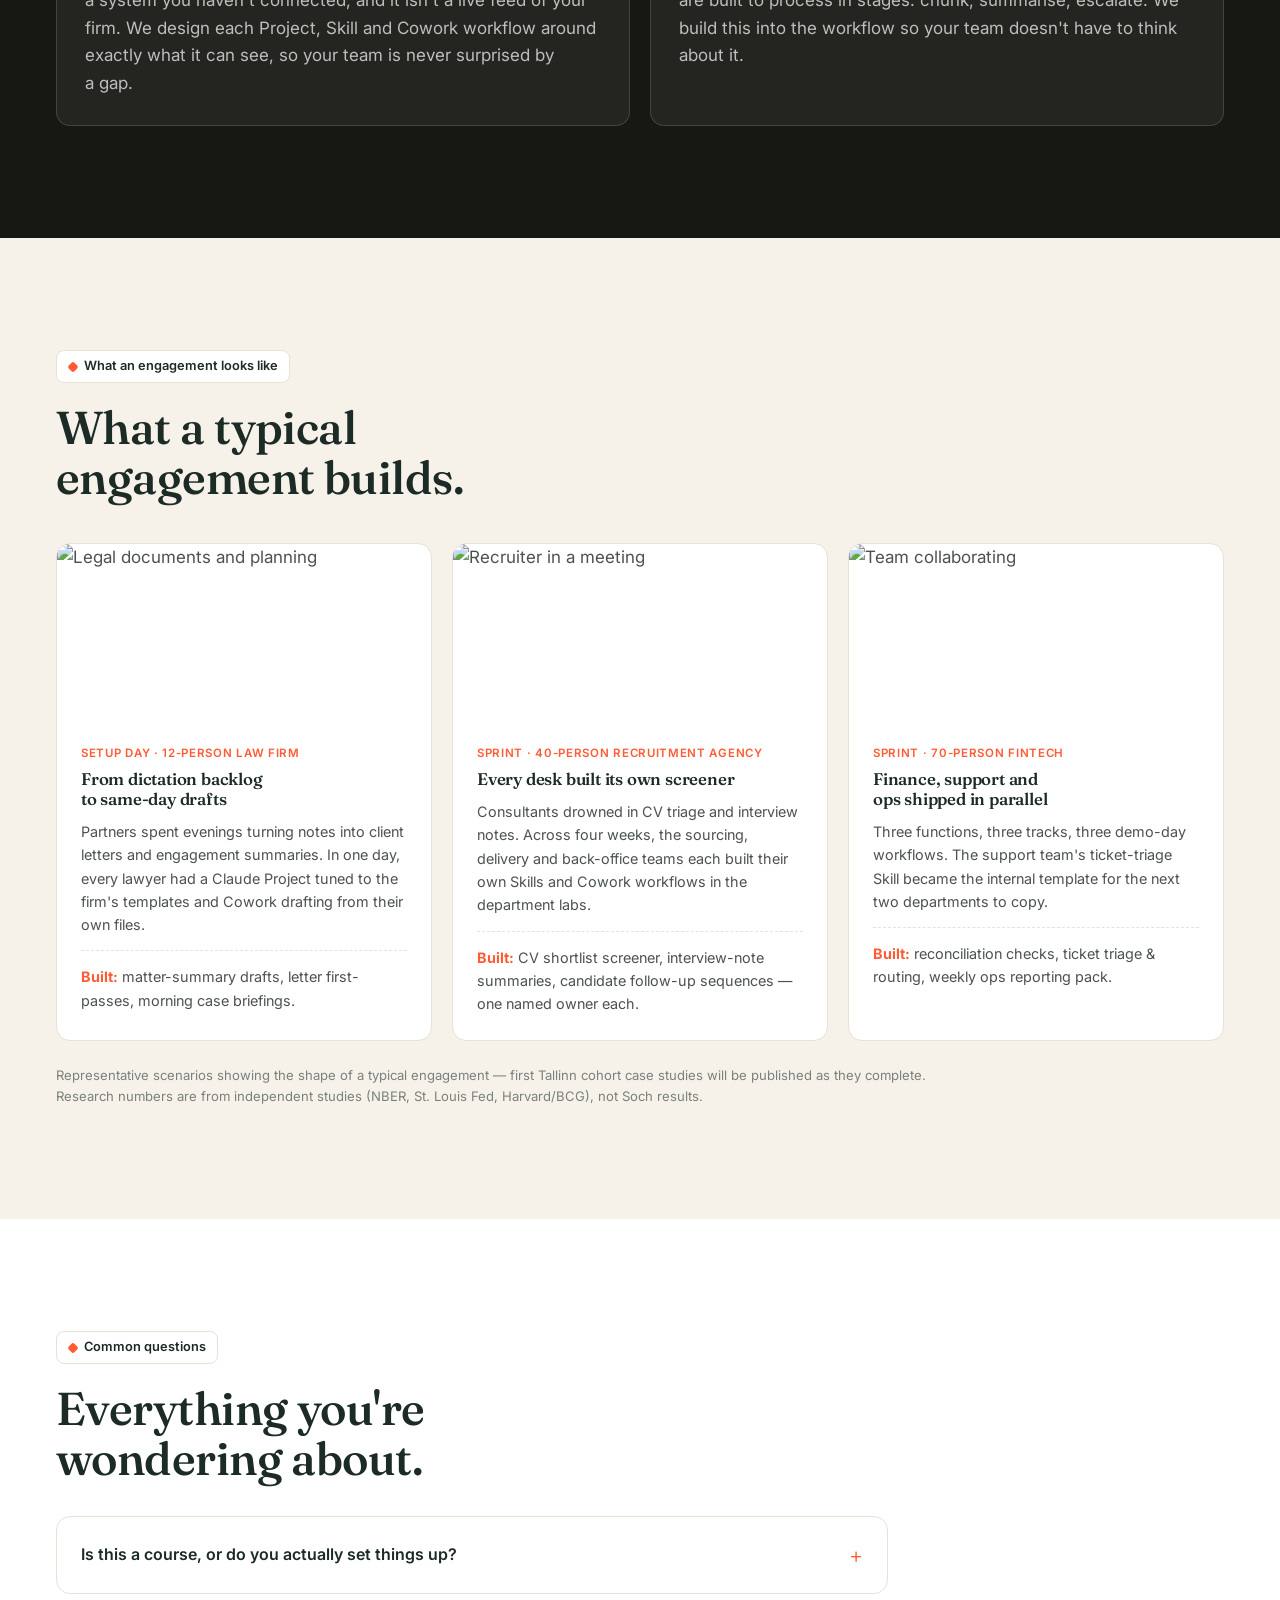
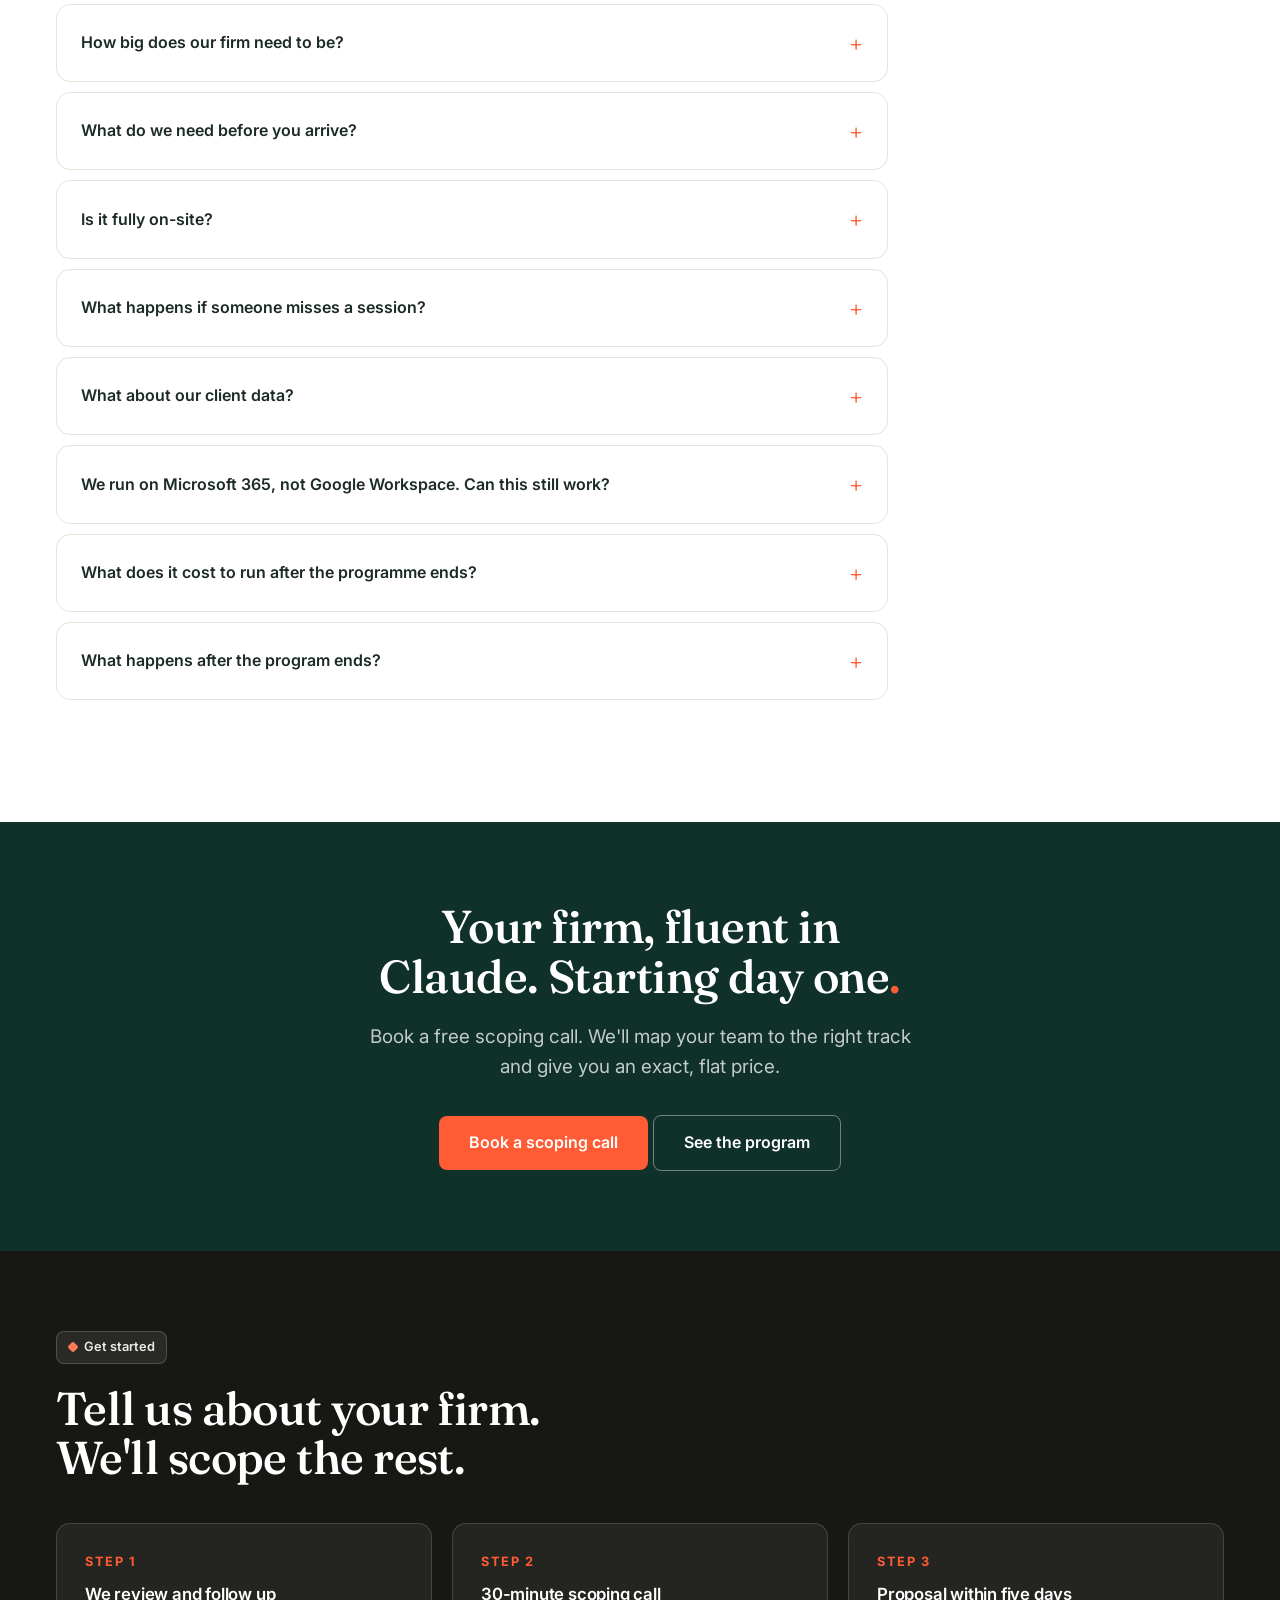
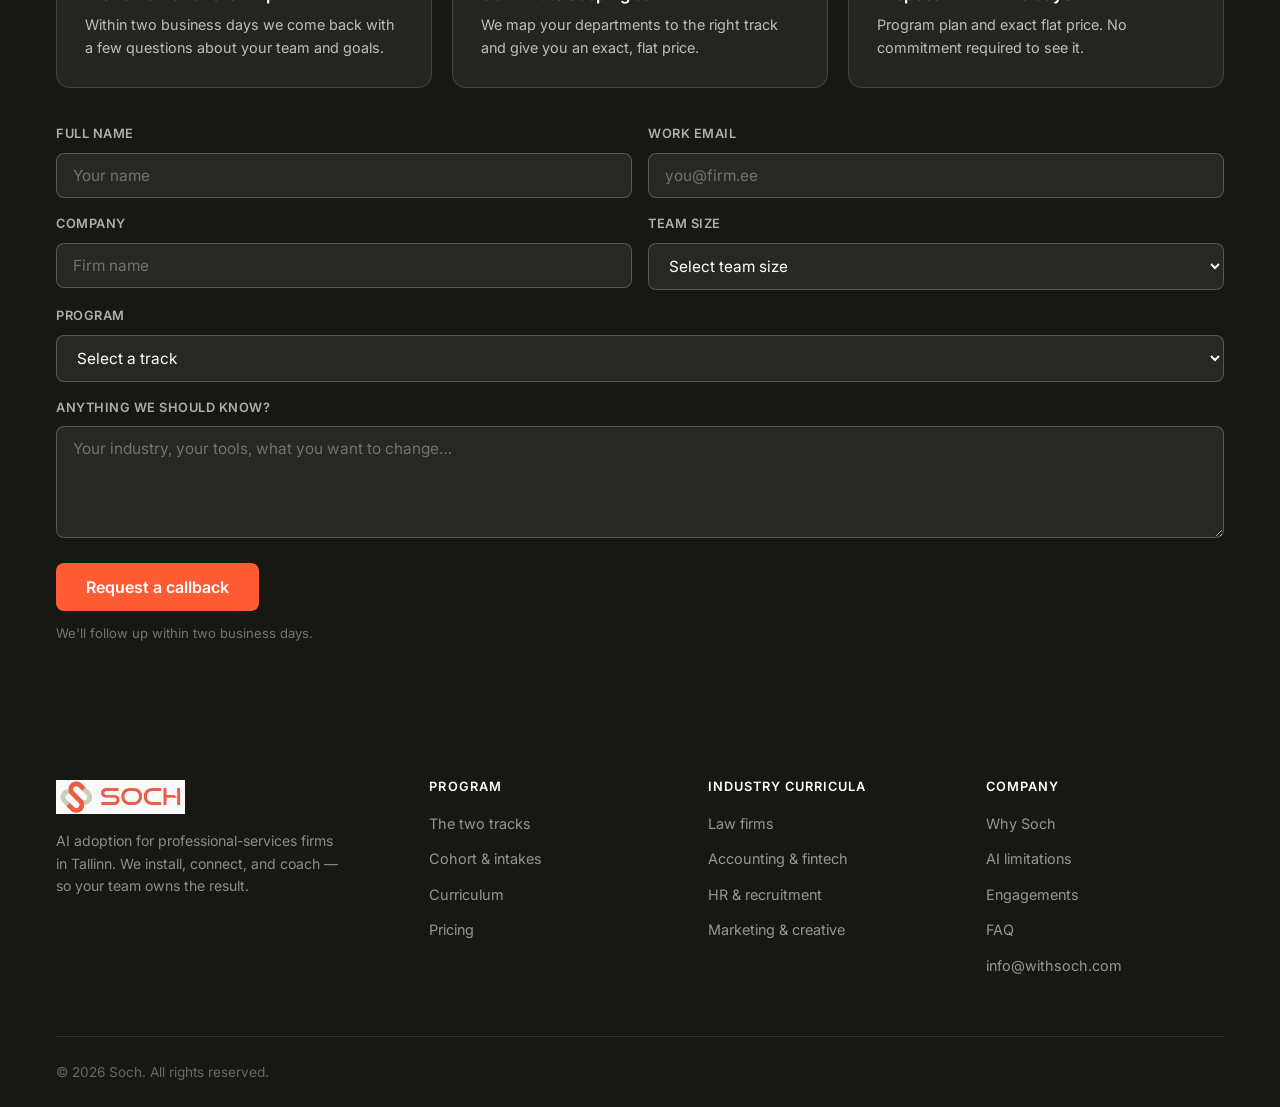
==== commit 79bc05cf: "Update: reposition site around the Claude ecosystem (chat/Projects, Cowork, Skills) — drop n8n - Her" ====
--- a/index.html
+++ b/index.html
@@ -3,8 +3,8 @@
 <head>
 <meta charset="UTF-8">
 <meta name="viewport" content="width=device-width, initial-scale=1.0">
-<title>Soch — AI Adoption Program for Tallinn Firms</title>
-<meta name="description" content="Get your whole firm working with AI. On-site in Tallinn, delivered by Soch: one-day setup or a four-week capability sprint. Firms of 1–100 people.">
+<title>Soch — Claude Adoption Program for Tallinn Firms</title>
+<meta name="description" content="Get your whole firm fluent in the Claude ecosystem — chat, Projects, Cowork and Skills. On-site in Tallinn, delivered by Soch: one-day setup or a four-week capability sprint. Firms of 1–100 people.">
 <link rel="preconnect" href="https://fonts.googleapis.com">
 <link rel="preconnect" href="https://fonts.gstatic.com" crossorigin>
 <link rel="stylesheet" href="assets/soch.css">
@@ -47,9 +47,9 @@
 <!-- HERO -->
 <section class="hero bg-mist" id="top">
   <div class="container">
-    <span class="eyebrow">AI Adoption Program · Tallinn</span>
-    <h1 class="display fade-up">Your whole firm,<br><em class="text-brand italic">working with AI.</em><br>Starting day one.</h1>
-    <p class="lead fade-up" data-delay="1" style="max-width:42rem;margin-top:1.25rem">Soch sets up Claude.ai Team for every person, configures Claude Projects with your firm's context, and wires the automations that turn individual AI use into firm-wide capability — on-site in Tallinn, backed by remote delivery.</p>
+    <span class="eyebrow">Claude Adoption Program · Tallinn</span>
+    <h1 class="display fade-up">Your whole firm,<br><em class="text-brand italic">fluent in Claude.</em><br>Starting day one.</h1>
+    <p class="lead fade-up" data-delay="1" style="max-width:42rem;margin-top:1.25rem">Soch sets up Claude.ai Team for every person, configures Claude Projects with your firm's context, and trains your team to delegate real work to Claude Cowork and package it into reusable Skills — turning individual AI use into firm-wide capability, on-site in Tallinn and backed by remote delivery.</p>
     <div class="ctas fade-up" data-delay="2">
       <a class="btn btn-primary btn-lg" href="#enquire">Book a scoping call</a>
       <a class="btn btn-outline btn-lg" href="#program">See the program</a>
@@ -58,8 +58,9 @@
       <span class="chip">On-site in Tallinn</span>
       <span class="chip">1 day or 4 weeks</span>
       <span class="chip">Firms of 1–100 people</span>
-      <span class="chip">Claude.ai Team</span>
       <span class="chip">Claude Projects</span>
+      <span class="chip">Claude Cowork</span>
+      <span class="chip">Claude Skills</span>
     </div>
     <p style="margin-top:1.25rem;font-size:0.85rem;color:var(--muted)">We scope your program together in 30 minutes · No commitment</p>
   </div>
@@ -92,7 +93,7 @@
     <div class="section-head fade-up">
       <span class="eyebrow">Why now</span>
       <h2>A chat tab is not firm capability.</h2>
-      <p class="lead mt-3">Everyone on your team has tried AI. Almost no firm has it wired into the inbox, the drive, the calendar, and the client files where the work actually happens. That gap is the opportunity — and the firms that close it first get the throughput edge over everyone still experimenting one tab at a time.</p>
+      <p class="lead mt-3">Everyone on your team has typed into a chat box. Almost no firm has moved past it — to Claude that knows their context (Projects), does multi-step work on their files while they do something else (Cowork), and carries the firm's own way of working in reusable Skills. That gap is the opportunity — and the firms that close it first get the throughput edge over everyone still prompting one tab at a time.</p>
     </div>
   </div>
 </section>
@@ -103,7 +104,7 @@
     <div class="section-head fade-up">
       <span class="eyebrow">The program</span>
       <h2>Two tracks. Same foundation. Pick your depth.</h2>
-      <p class="lead mt-3">Both tracks start the same way: Claude installed on every device, Google Workspace connected, and your first automations live before we leave the building. The Sprint then takes every department from user to builder.</p>
+      <p class="lead mt-3">Both tracks start the same way: Claude.ai Team on every device, Projects configured with your firm's context, and Cowork handling its first real task before we leave the building. The Sprint then takes every department from Claude user to Claude builder — their own Projects, Skills and Cowork workflows.</p>
     </div>
     <div class="grid-2 fade-up" data-delay="1" style="margin-top:2.5rem">
       <div class="track-card">
@@ -119,8 +120,8 @@
           <div class="rule-dashed"></div>
           <ul class="check-list">
             <li>Claude.ai Team accounts set up for your whole team in one session</li>
-            <li>Drive, Sheets, Gmail &amp; Calendar connected</li>
-            <li>Morning briefings, task automation &amp; internal alerts live same day</li>
+            <li>Claude Projects configured with your firm's context, templates &amp; tone</li>
+            <li>Claude Cowork installed and delegating its first real task same day</li>
             <li>Demo on your firm's real work + open Q&amp;A</li>
             <li>Every person leaves with a working setup and a next step</li>
           </ul>
@@ -141,9 +142,9 @@
           <div class="rule-dashed"></div>
           <ul class="check-list">
             <li>Everything in the Setup Day, as week one</li>
-            <li>Department build labs — each function builds its own automation</li>
+            <li>Department skill labs — each function builds its own Projects, Skills &amp; Cowork workflows</li>
             <li>Real-work brief per department, reviewed together</li>
-            <li>Demo day: working automation, named owner, one metric per department</li>
+            <li>Demo day: working capability, named owner, one metric per department</li>
             <li>Soch guidance across all four weeks</li>
           </ul>
           <div class="rule-dashed"></div>
@@ -160,7 +161,7 @@
     <div class="section-head fade-up">
       <span class="eyebrow">Built for your industry</span>
       <h2>Same foundation. Different curriculum.</h2>
-      <p class="lead mt-3">Week one is the same for every firm. Weeks two to four are built for how your industry actually works. Pick yours to see the full curriculum, the automations your teams build, and what practitioners in your field report.</p>
+      <p class="lead mt-3">Week one is the same for every firm. Weeks two to four are built for how your industry actually works. Pick yours to see the full curriculum, the Skills and workflows your teams build, and what practitioners in your field report.</p>
     </div>
     <div class="grid-2 fade-up" data-delay="1" style="margin-top:2.5rem">
       <a class="card card-link" href="industries/law.html">
@@ -219,8 +220,8 @@
         <div class="module-body">
           <ul>
             <li><b>Intro (30 min)</b> — what we're installing, why, and what your firm will have by end of day</li>
-            <li><b>Setup (90 min)</b> — Claude.ai Team accounts for every person, Google Workspace connected, Claude Projects configured with your firm's templates and context</li>
-            <li><b>Demo (30 min)</b> — live run on your firm's real documents, email and scheduling</li>
+            <li><b>Setup (90 min)</b> — Claude.ai Team accounts for every person, Claude Projects configured with your firm's templates and context, Claude Cowork installed and connected to your files</li>
+            <li><b>Demo (30 min)</b> — live run on your firm's real documents: chat, a Project, and a Cowork task delegated end to end</li>
             <li><b>Q&amp;A (30 min)</b> — every "would it work for…?" answered hands-on</li>
             <li><b>Wrap (30 min)</b> — next steps per person, and what to build first as a firm</li>
           </ul>
@@ -230,15 +231,15 @@
             <div class="dep-item"><b>Email triage</b>Paste inbox → Claude categorises urgency and drafts replies in your tone</div>
             <div class="dep-item"><b>Document Q&amp;A</b>"What does our engagement letter say about liability?" — Claude reads the doc and answers</div>
             <div class="dep-item"><b>Claude Projects</b>Upload your templates, SOPs, tone guide — every conversation now knows your firm</div>
-            <div class="dep-item"><b>Research synthesis</b>Paste 3–5 sources → structured summary, comparison table, or gap analysis</div>
+            <div class="dep-item"><b>Claude Cowork</b>Hand Claude a folder and a task — it reads, drafts and edits the files while you do something else</div>
             <div class="dep-item"><b>First-draft writing</b>Client updates, proposals, reports — Claude drafts from your notes, you edit</div>
           </div>
         </div>
       </details>
       <details class="module fade-up">
-        <summary><span class="module-num">MODULE 2</span><div class="module-title"><h3>Department Build Labs</h3><p>Week 2 · remote · function-specific tracks</p></div><span class="module-plus">+</span></summary>
+        <summary><span class="module-num">MODULE 2</span><div class="module-title"><h3>Department Skill Labs</h3><p>Week 2 · remote · function-specific tracks</p></div><span class="module-plus">+</span></summary>
         <div class="module-body">
-          <p style="margin-top:1rem;font-size:0.96rem;color:var(--slate)">The firm splits into function tracks. Each track focuses first on using AI well — prompting precisely, getting reliable outputs, building Claude Projects with the right firm context. Soch arrives at Week 2 with the department's core automations already built in n8n and ready to hand over; the labs teach each team how they work, how to modify them, and what to add. See the <a href="#industries" style="color:var(--brand)">industry curricula</a> for how the labs run in your field.</p>
+          <p style="margin-top:1rem;font-size:0.96rem;color:var(--slate)">The firm splits into function tracks. Each track learns to use Claude well — prompting precisely, getting reliable outputs — then builds its own capability inside the Claude ecosystem: a Claude Project loaded with the right firm context, reusable <b>Skills</b> that capture the team's output formats, tone and templates, and <b>Cowork</b> workflows that run the repetitive multi-step jobs. Everything the team builds is theirs to keep and extend. See the <a href="#industries" style="color:var(--brand)">industry curricula</a> for how the labs run in your field.</p>
           <div class="deps-grid">
             <div class="dep-item"><b>Sales &amp; BD</b>Pipeline and outbound</div>
             <div class="dep-item"><b>Marketing</b>Content and reporting</div>
@@ -264,18 +265,18 @@
         <summary><span class="module-num">MODULE 4</span><div class="module-title"><h3>Rollout &amp; Demo Day</h3><p>Week 4 · showcase + handover</p></div><span class="module-plus">+</span></summary>
         <div class="module-body">
           <ul>
-            <li>Each department demos its working automation to the whole firm</li>
-            <li>Every automation gets a named internal owner — accountability, not enthusiasm</li>
+            <li>Each department demos what it built — its Project, Skills and Cowork workflows — to the whole firm</li>
+            <li>Every workflow gets a named internal owner — accountability, not enthusiasm</li>
             <li>Each department sets one simple success metric to track from month one</li>
-            <li>Handover pack: every prompt, template and n8n workflow — documented and owned in-house</li>
+            <li>Handover pack: every prompt, Claude Project, Skill and Cowork workflow — documented and owned in-house</li>
           </ul>
         </div>
       </details>
     </div>
     <div class="grid-3 fade-up" style="margin-top:3rem">
-      <div class="card"><h3>Automate daily workflows</h3><div class="rule-dashed"></div><p style="font-size:0.95rem;color:var(--slate)">Find the highest-value use cases in each role and build the skills that automate them — briefings, documents, reporting, follow-ups.</p></div>
-      <div class="card"><h3>Claude as a personal assistant</h3><div class="rule-dashed"></div><p style="font-size:0.95rem;color:var(--slate)">Every person configures Claude around how they work: their inbox, their calendar, their files, their writing voice.</p></div>
-      <div class="card"><h3>Systems the firm owns</h3><div class="rule-dashed"></div><p style="font-size:0.95rem;color:var(--slate)">Shared automations with named owners and metrics — so capability compounds instead of evaporating after the workshop glow.</p></div>
+      <div class="card"><h3>Delegate, don't just chat</h3><div class="rule-dashed"></div><p style="font-size:0.95rem;color:var(--slate)">Find the highest-value work in each role and hand it to Claude Cowork — briefings, document processing, reporting, follow-ups — so the multi-step jobs run while your team does the thinking.</p></div>
+      <div class="card"><h3>Claude that knows your firm</h3><div class="rule-dashed"></div><p style="font-size:0.95rem;color:var(--slate)">Every person configures Claude Projects around how they work — their files, their templates, their writing voice — so it stops starting from zero.</p></div>
+      <div class="card"><h3>Skills the firm owns</h3><div class="rule-dashed"></div><p style="font-size:0.95rem;color:var(--slate)">Reusable Claude Skills with named owners and metrics capture the way your firm works — so capability compounds instead of evaporating after the workshop glow.</p></div>
     </div>
   </div>
 </section>
@@ -311,9 +312,9 @@
       <div class="rule-dashed"></div>
       <div class="deps-grid" style="margin-top:0.75rem">
         <div class="dep-item"><b>Claude.ai Team</b>~$25/user/month · billed by Anthropic directly, not through Soch</div>
-        <div class="dep-item"><b>n8n Cloud</b>from ~$20/month for the firm's automation workspace</div>
+        <div class="dep-item"><b>Cowork &amp; Skills</b>included in your Claude plan · no separate automation-tool subscription to buy</div>
         <div class="dep-item"><b>Google Workspace</b>you likely already pay for this · no change</div>
-        <div class="dep-item"><b>Soch</b>zero ongoing fee · the handover pack is yours and the automations run without us</div>
+        <div class="dep-item"><b>Soch</b>zero ongoing fee · the handover pack is yours and the workflows run without us</div>
       </div>
     </div>
   </div>
@@ -328,7 +329,7 @@
     </div>
     <div class="grid-2 fade-up" data-delay="1" style="margin-top:2.5rem">
       <div class="card"><h3>A result, not a report</h3><div class="rule-dashed"></div><p style="color:var(--slate)">The standard route starts with weeks of analysis before anything gets built. We invert it: working tools on day one, and decisions made from real use instead of projections.</p></div>
-      <div class="card"><h3>Deep in one stack</h3><div class="rule-dashed"></div><p style="color:var(--slate)">We're not a which-tool-should-you-pick survey. Soch works deep in the Claude / Anthropic stack and knows exactly what it can do inside a professional-services firm.</p></div>
+      <div class="card"><h3>The whole Claude ecosystem</h3><div class="rule-dashed"></div><p style="color:var(--slate)">We're not a which-tool-should-you-pick survey. Soch works deep in the Claude ecosystem — chat, Projects, Cowork, Skills and Claude Code — and knows exactly what each does inside a professional-services firm.</p></div>
       <div class="card"><h3>Built around your functions</h3><div class="rule-dashed"></div><p style="color:var(--slate)">Every demo, exercise and automation is built on your team's actual workflows — pipeline, invoices, hiring, tickets — never a generic shared lesson.</p></div>
       <div class="card"><h3>Ownership designed in</h3><div class="rule-dashed"></div><p style="color:var(--slate)">Every automation leaves with a named internal owner and a success metric. Adoption that survives the month after we're gone is the whole point.</p></div>
     </div>
@@ -355,14 +356,14 @@
         <p style="color:rgba(255,255,255,.7)">Client strategy, ethical calls, complex negotiations, creative direction — Claude doesn't make these decisions. It writes the draft so the lawyer focuses on the argument. It screens the CVs so the recruiter focuses on the conversation. The professional decides; Claude does the typing.</p>
       </div>
       <div class="card" style="background:rgba(255,255,255,.06);border-color:rgba(255,255,255,.14)">
-        <h3 style="color:#fff">No live data, no firm memory (by default)</h3>
+        <h3 style="color:#fff">It only acts on what you connect</h3>
         <div class="rule-dashed" style="border-color:rgba(255,255,255,.15)"></div>
-        <p style="color:rgba(255,255,255,.7)">Claude has no access to the internet, your live systems, or anything outside what you give it in the session. Claude Projects solves the firm-context problem — but each session still starts from what you provide. Workflows are designed around this so your team isn't surprised by it.</p>
+        <p style="color:rgba(255,255,255,.7)">Claude works with what you give it — the files in a Cowork folder, a Project's context, a connected app. It won't reach into a system you haven't connected, and it isn't a live feed of your firm. We design each Project, Skill and Cowork workflow around exactly what it can see, so your team is never surprised by a gap.</p>
       </div>
       <div class="card" style="background:rgba(255,255,255,.06);border-color:rgba(255,255,255,.14)">
         <h3 style="color:#fff">Large files need staged processing</h3>
         <div class="rule-dashed" style="border-color:rgba(255,255,255,.15)"></div>
-        <p style="color:rgba(255,255,255,.7)">Claude can handle long documents — but not a 400-page case bundle or a year's worth of inbox in one go. Automations are built to process in stages: chunk, summarise, escalate. We build this into the workflow so your team doesn't have to think about it.</p>
+        <p style="color:rgba(255,255,255,.7)">Claude can handle long documents — but not a 400-page case bundle or a year's worth of inbox in one go. Cowork workflows are built to process in stages: chunk, summarise, escalate. We build this into the workflow so your team doesn't have to think about it.</p>
       </div>
     </div>
   </div>
@@ -381,7 +382,7 @@
         <div class="case-card-body">
           <span class="case-tag">Setup Day · 12-person law firm</span>
           <h3>From dictation backlog to same-day drafts</h3>
-          <p>Partners spent evenings turning notes into client letters and engagement summaries. In one day, every lawyer had Claude connected to Drive and Gmail, with a drafting assistant tuned to the firm's templates.</p>
+          <p>Partners spent evenings turning notes into client letters and engagement summaries. In one day, every lawyer had a Claude Project tuned to the firm's templates and Cowork drafting from their own files.</p>
           <p class="case-result"><b>Built:</b> matter-summary drafts, letter first-passes, morning case briefings.</p>
         </div>
       </div>
@@ -390,7 +391,7 @@
         <div class="case-card-body">
           <span class="case-tag">Sprint · 40-person recruitment agency</span>
           <h3>Every desk built its own screener</h3>
-          <p>Consultants drowned in CV triage and interview notes. Across four weeks, the sourcing, delivery and back-office teams each built their own automation in the department labs.</p>
+          <p>Consultants drowned in CV triage and interview notes. Across four weeks, the sourcing, delivery and back-office teams each built their own Skills and Cowork workflows in the department labs.</p>
           <p class="case-result"><b>Built:</b> CV shortlist screener, interview-note summaries, candidate follow-up sequences — one named owner each.</p>
         </div>
       </div>
@@ -399,7 +400,7 @@
         <div class="case-card-body">
           <span class="case-tag">Sprint · 70-person fintech</span>
           <h3>Finance, support and ops shipped in parallel</h3>
-          <p>Three functions, three tracks, three demo-day automations. The support team's ticket-triage assistant became the internal template for the next two departments to copy.</p>
+          <p>Three functions, three tracks, three demo-day workflows. The support team's ticket-triage Skill became the internal template for the next two departments to copy.</p>
           <p class="case-result"><b>Built:</b> reconciliation checks, ticket triage &amp; routing, weekly ops reporting pack.</p>
         </div>
       </div>
@@ -416,15 +417,15 @@
       <h2>Everything you're wondering about.</h2>
     </div>
     <div style="margin-top:2rem;max-width:52rem">
-      <details class="faq-item fade-up"><summary>Is this a course, or do you actually set things up?<span class="faq-plus">+</span></summary><div class="faq-body">We set things up. Claude is installed on every device and connected to your Google Workspace during the foundation day — the teaching happens on your live setup, not slides. You end day one with working tools, not homework.</div></details>
+      <details class="faq-item fade-up"><summary>Is this a course, or do you actually set things up?<span class="faq-plus">+</span></summary><div class="faq-body">We set things up. Claude.ai Team, Projects and Cowork are configured on every device and connected to your files during the foundation day — the teaching happens on your live setup, not slides. You end day one with working tools, not homework.</div></details>
       <details class="faq-item fade-up"><summary>How big does our firm need to be?<span class="faq-plus">+</span></summary><div class="faq-body">The Setup Day fits firms of 1–50 people; the Capability Sprint fits firms of up to 100 with two or more distinct functions. On-site sessions hold up to 30 people — larger firms split into two sessions.</div></details>
       <details class="faq-item fade-up"><summary>What do we need before you arrive?<span class="faq-plus">+</span></summary><div class="faq-body">Google Workspace (Drive, Sheets, Gmail, Calendar) and a decision-maker in the room. That's it — we handle installation, configuration and accounts on the day.</div></details>
-      <details class="faq-item fade-up"><summary>Is it fully on-site?<span class="faq-plus">+</span></summary><div class="faq-body">The foundation day is on-site in Tallinn, led by Rizwan. In the Sprint, weeks 2–4 run remotely — live build labs, an async brief, and a demo day — with Soch's technical team delivering throughout.</div></details>
+      <details class="faq-item fade-up"><summary>Is it fully on-site?<span class="faq-plus">+</span></summary><div class="faq-body">The foundation day is on-site in Tallinn, led by Rizwan. In the Sprint, weeks 2–4 run remotely — live skill labs, an async brief, and a demo day — with Soch's technical team delivering throughout.</div></details>
       <details class="faq-item fade-up"><summary>What happens if someone misses a session?<span class="faq-plus">+</span></summary><div class="faq-body">Sprint sessions are structured so departments work in parallel — a missed person catches up inside their department's track, and the week-3 brief is async by design.</div></details>
       <details class="faq-item fade-up"><summary>What about our client data?<span class="faq-plus">+</span></summary><div class="faq-body">Everything runs inside your own Google Workspace and your own Claude accounts — Soch doesn't take copies of your files. On Anthropic's paid plans (Team and above), your conversations are not used to train their models. We'll walk your decision-maker through the data-handling setup before anything is connected.</div></details>
-      <details class="faq-item fade-up"><summary>We run on Microsoft 365, not Google Workspace. Can this still work?<span class="faq-plus">+</span></summary><div class="faq-body">Yes — Claude.ai Team and Claude Projects work independently of your file system. The automations we build in n8n can connect to Microsoft 365 (Outlook, OneDrive, SharePoint) as well as Google Workspace. The setup day takes slightly longer for M365 firms; we'll confirm this on the scoping call.</div></details>
-      <details class="faq-item fade-up"><summary>What does it cost to run after the programme ends?<span class="faq-plus">+</span></summary><div class="faq-body">Claude.ai Team is ~$25/user/month, billed directly by Anthropic. n8n Cloud starts at ~$20/month for the firm's automation workspace. These are your only ongoing costs — there's no Soch retainer, and the automations run without us once the handover is done.</div></details>
-      <details class="faq-item fade-up"><summary>What happens after the program ends?<span class="faq-plus">+</span></summary><div class="faq-body">Every automation has a named internal owner and a metric, and your team keeps the full handover pack — prompts, Claude Projects, n8n workflow files, and the AI use policy. Firms that want to go further scope that as a follow-on engagement.</div></details>
+      <details class="faq-item fade-up"><summary>We run on Microsoft 365, not Google Workspace. Can this still work?<span class="faq-plus">+</span></summary><div class="faq-body">Yes — Claude.ai Team, Projects and Cowork work independently of your file system, and Cowork works on whatever files and folders you point it at, whether they live in Google Workspace, OneDrive/SharePoint, or on the desktop. The setup day takes slightly longer for M365 firms; we'll confirm this on the scoping call.</div></details>
+      <details class="faq-item fade-up"><summary>What does it cost to run after the programme ends?<span class="faq-plus">+</span></summary><div class="faq-body">Claude.ai Team is ~$25/user/month, billed directly by Anthropic — and Cowork and Skills are included in that plan, so there's no separate automation-tool subscription to buy. That's your only ongoing cost: no Soch retainer, and everything your team built runs without us once the handover is done.</div></details>
+      <details class="faq-item fade-up"><summary>What happens after the program ends?<span class="faq-plus">+</span></summary><div class="faq-body">Every workflow has a named internal owner and a metric, and your team keeps the full handover pack — prompts, Claude Projects, Skills, Cowork workflows, and the AI use policy. Firms that want to go further scope that as a follow-on engagement.</div></details>
     </div>
   </div>
 </section>
@@ -433,7 +434,7 @@
 <section class="cta-band" style="padding:5rem 0">
   <div class="container">
     <div class="fade-up" style="max-width:40rem;margin:0 auto;text-align:center">
-      <h2 style="color:#fff">Your firm, working with AI. Starting day one<span style="color:var(--brand)">.</span></h2>
+      <h2 style="color:#fff">Your firm, fluent in Claude. Starting day one<span style="color:var(--brand)">.</span></h2>
       <p class="lead" style="color:rgba(255,255,255,.75);margin-top:1.25rem">Book a free scoping call. We'll map your team to the right track and give you an exact, flat price.</p>
       <div class="ctas" style="justify-content:center;margin-top:2rem">
         <a class="btn btn-primary btn-lg" href="#enquire">Book a scoping call</a>
--- a/assets/soch.css
+++ b/assets/soch.css
@@ -657,15 +657,15 @@
 .lab-card b { font-family: 'Inter', sans-serif; font-size: 0.95rem; font-weight: 600; color: var(--ink); display: block; margin-bottom: 0.4rem; }
 .lab-card p  { font-size: 0.88rem; color: var(--slate); }
 
-/* ── n8n box ────────────────────────────────────────────── */
-.n8n-box {
+/* ── skill box ──────────────────────────────────────────── */
+.skill-box {
   margin-top: 1.25rem;
   background: var(--cream);
   border: 1px solid var(--line);
   border-radius: 0.75rem;
   padding: 1.5rem;
 }
-.n8n-box .n8n-label {
+.skill-box .skill-label {
   font-family: 'Inter', sans-serif;
   font-weight: 700;
   font-size: 0.9rem;
@@ -675,7 +675,7 @@
   align-items: center;
   gap: 0.5rem;
 }
-.n8n-badge {
+.skill-badge {
   background: var(--charcoal);
   color: #fff;
   font-size: 0.72rem;
@@ -683,15 +683,15 @@
   border-radius: 5px;
   padding: 0.2rem 0.5rem;
 }
-.n8n-box > p { font-size: 0.9rem; color: var(--slate); margin-bottom: 0.75rem; }
-.n8n-box ul { list-style: none; }
-.n8n-box li {
+.skill-box > p { font-size: 0.9rem; color: var(--slate); margin-bottom: 0.75rem; }
+.skill-box ul { list-style: none; }
+.skill-box li {
   padding: 0.4rem 0 0.4rem 1.6rem;
   position: relative;
   font-size: 0.9rem;
   color: var(--slate);
 }
-.n8n-box li::before {
+.skill-box li::before {
   content: '';
   position: absolute;
   left: 0.1rem;
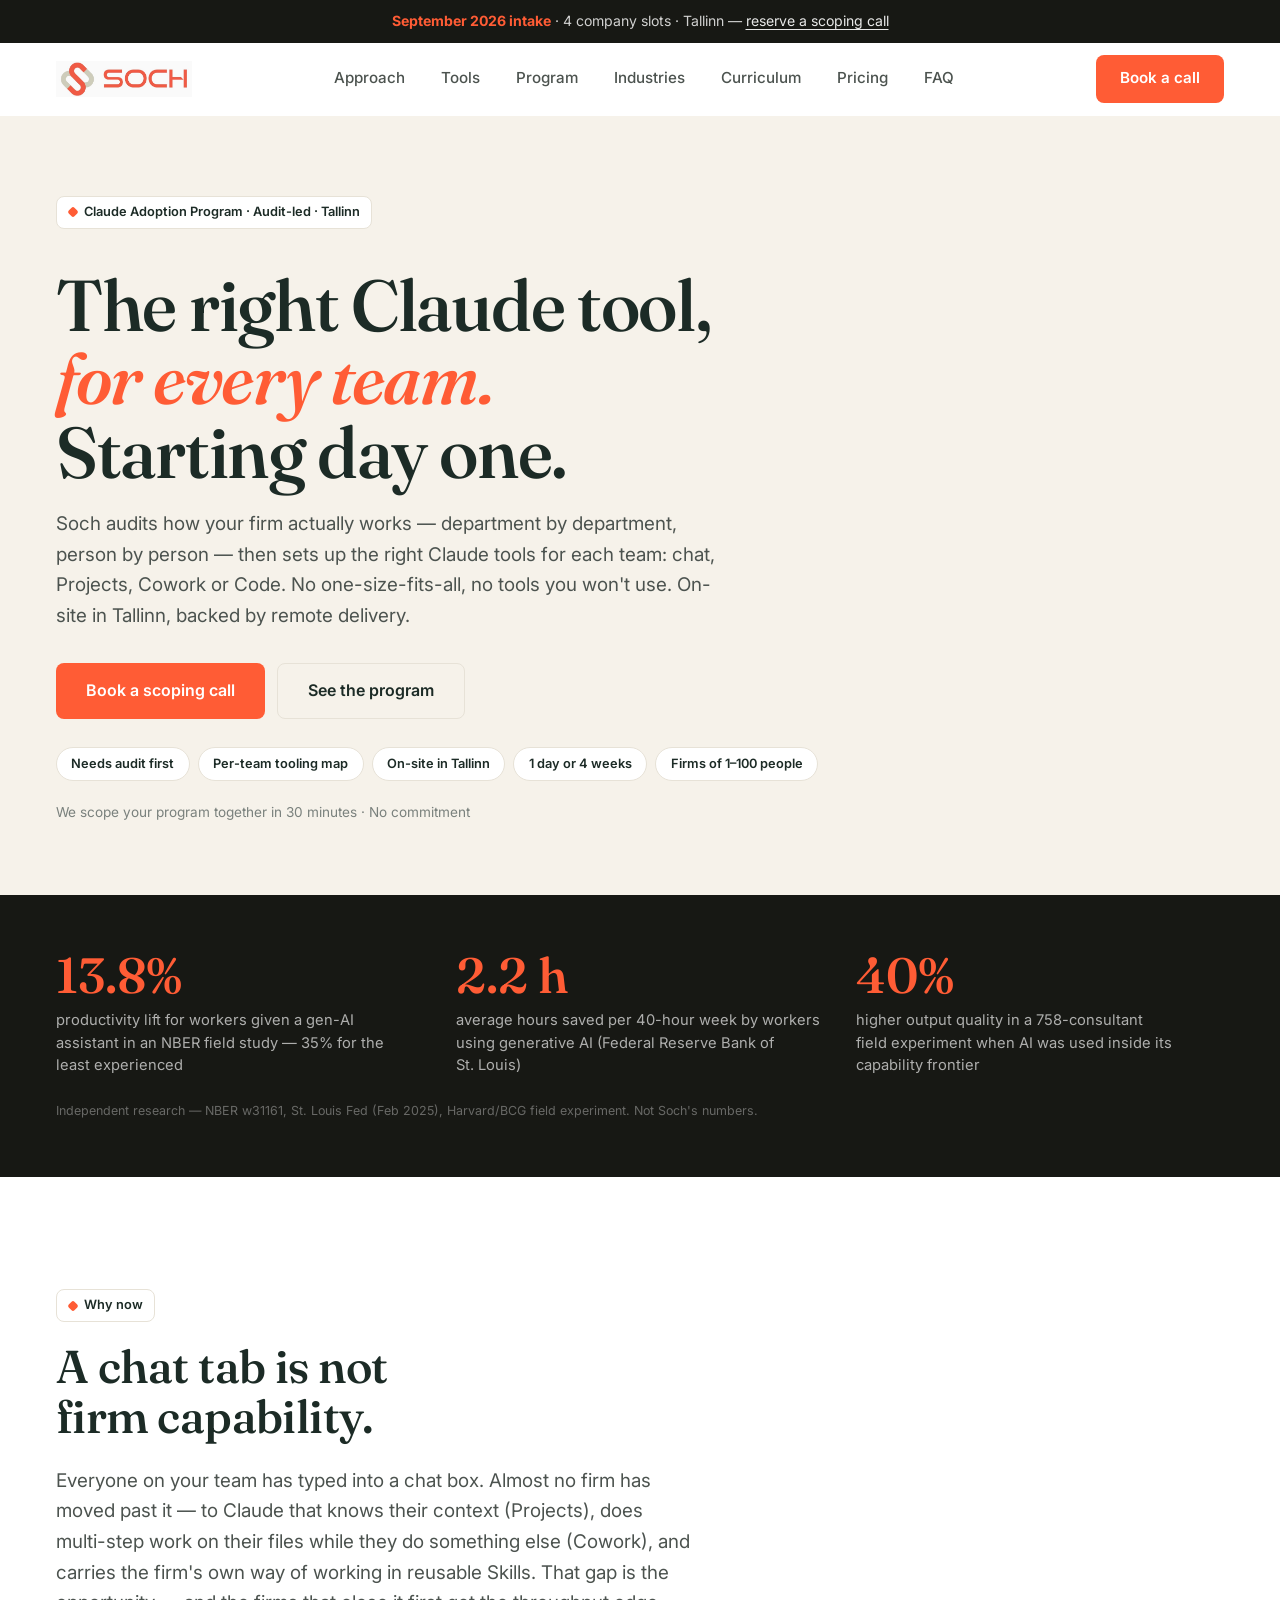
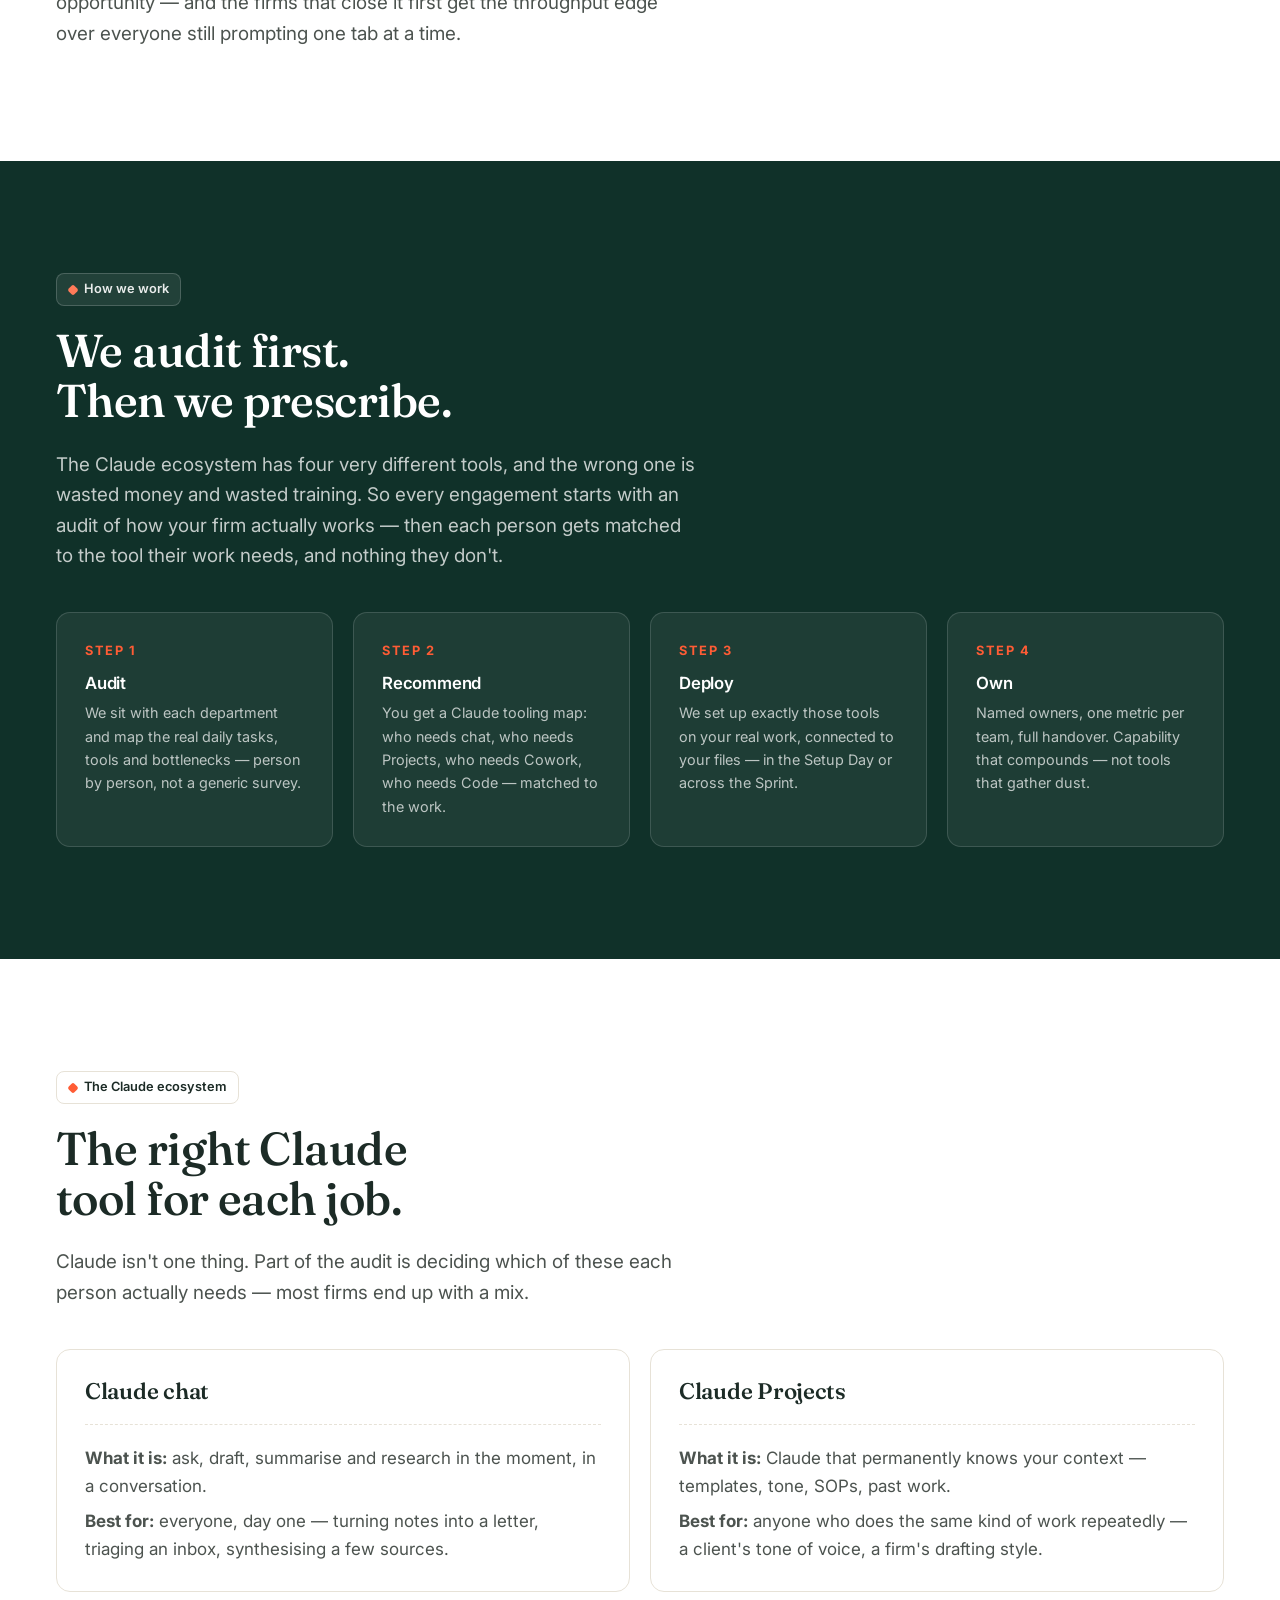
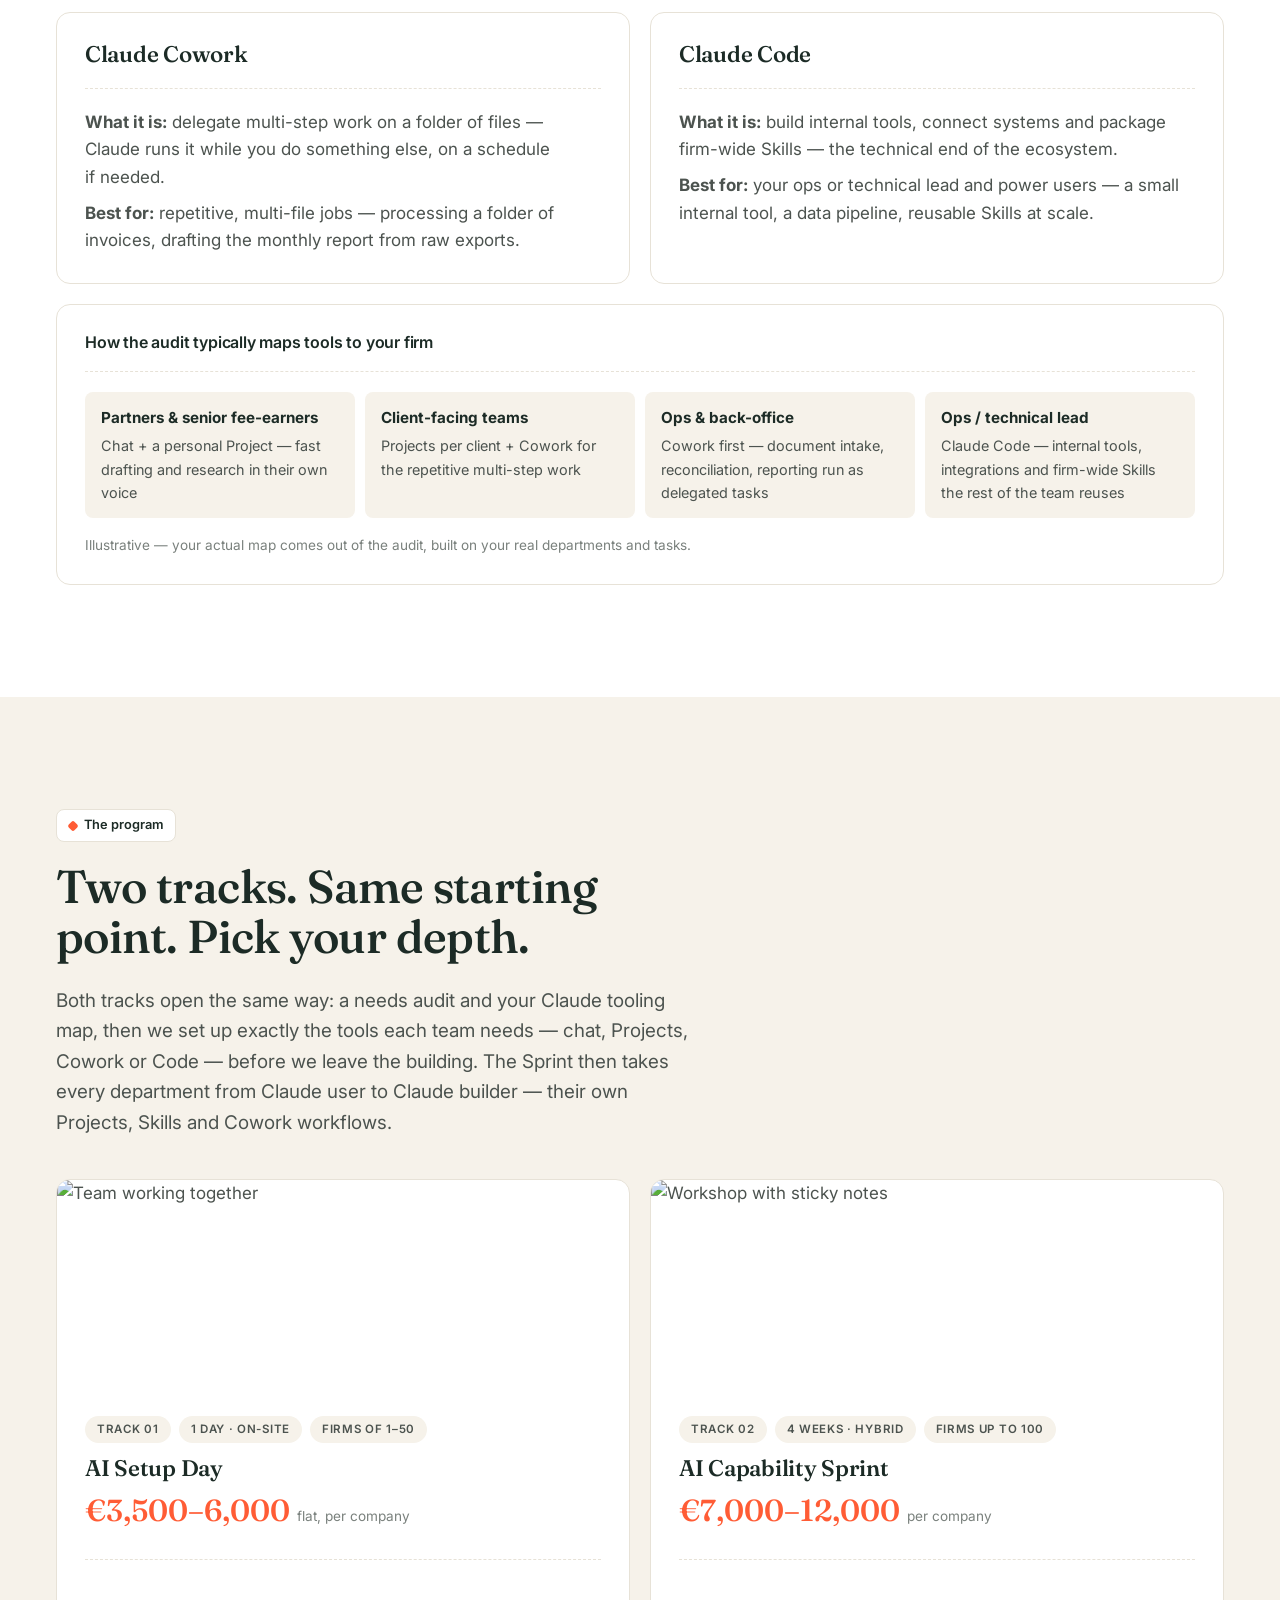
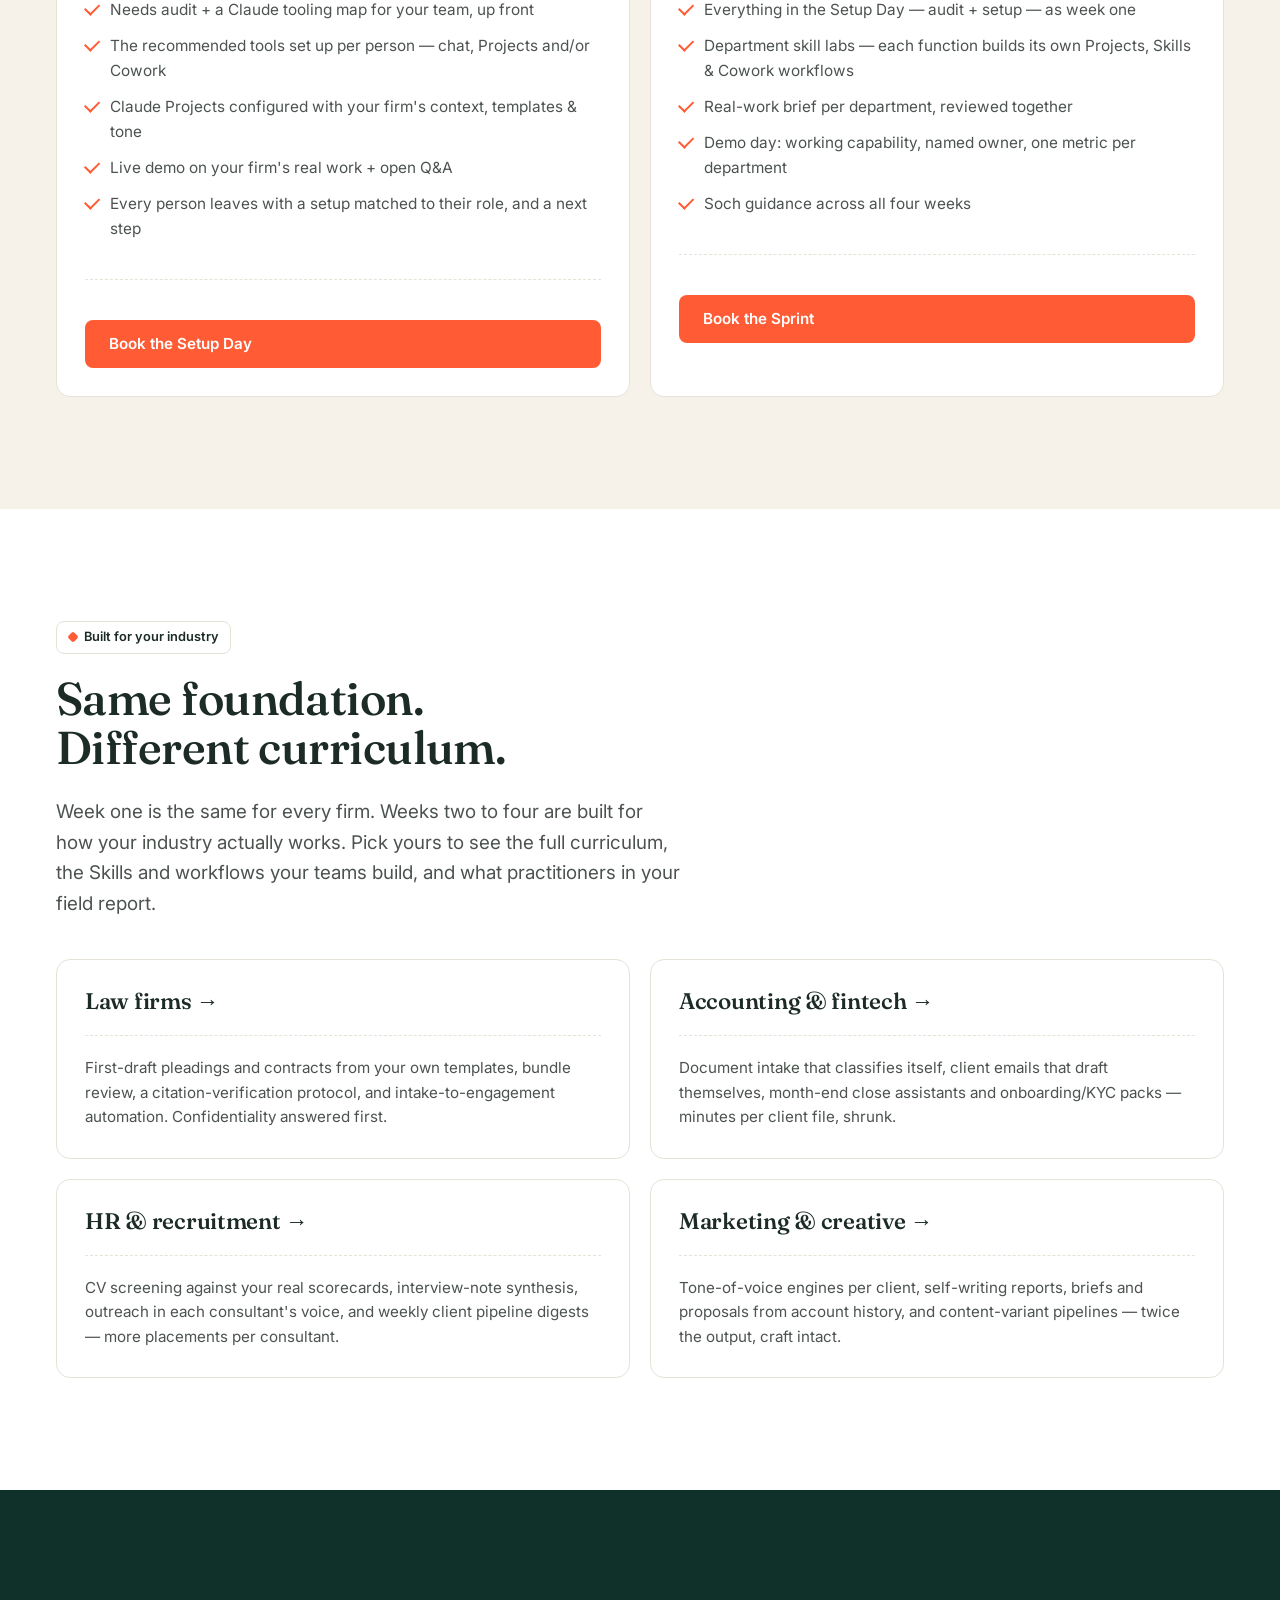
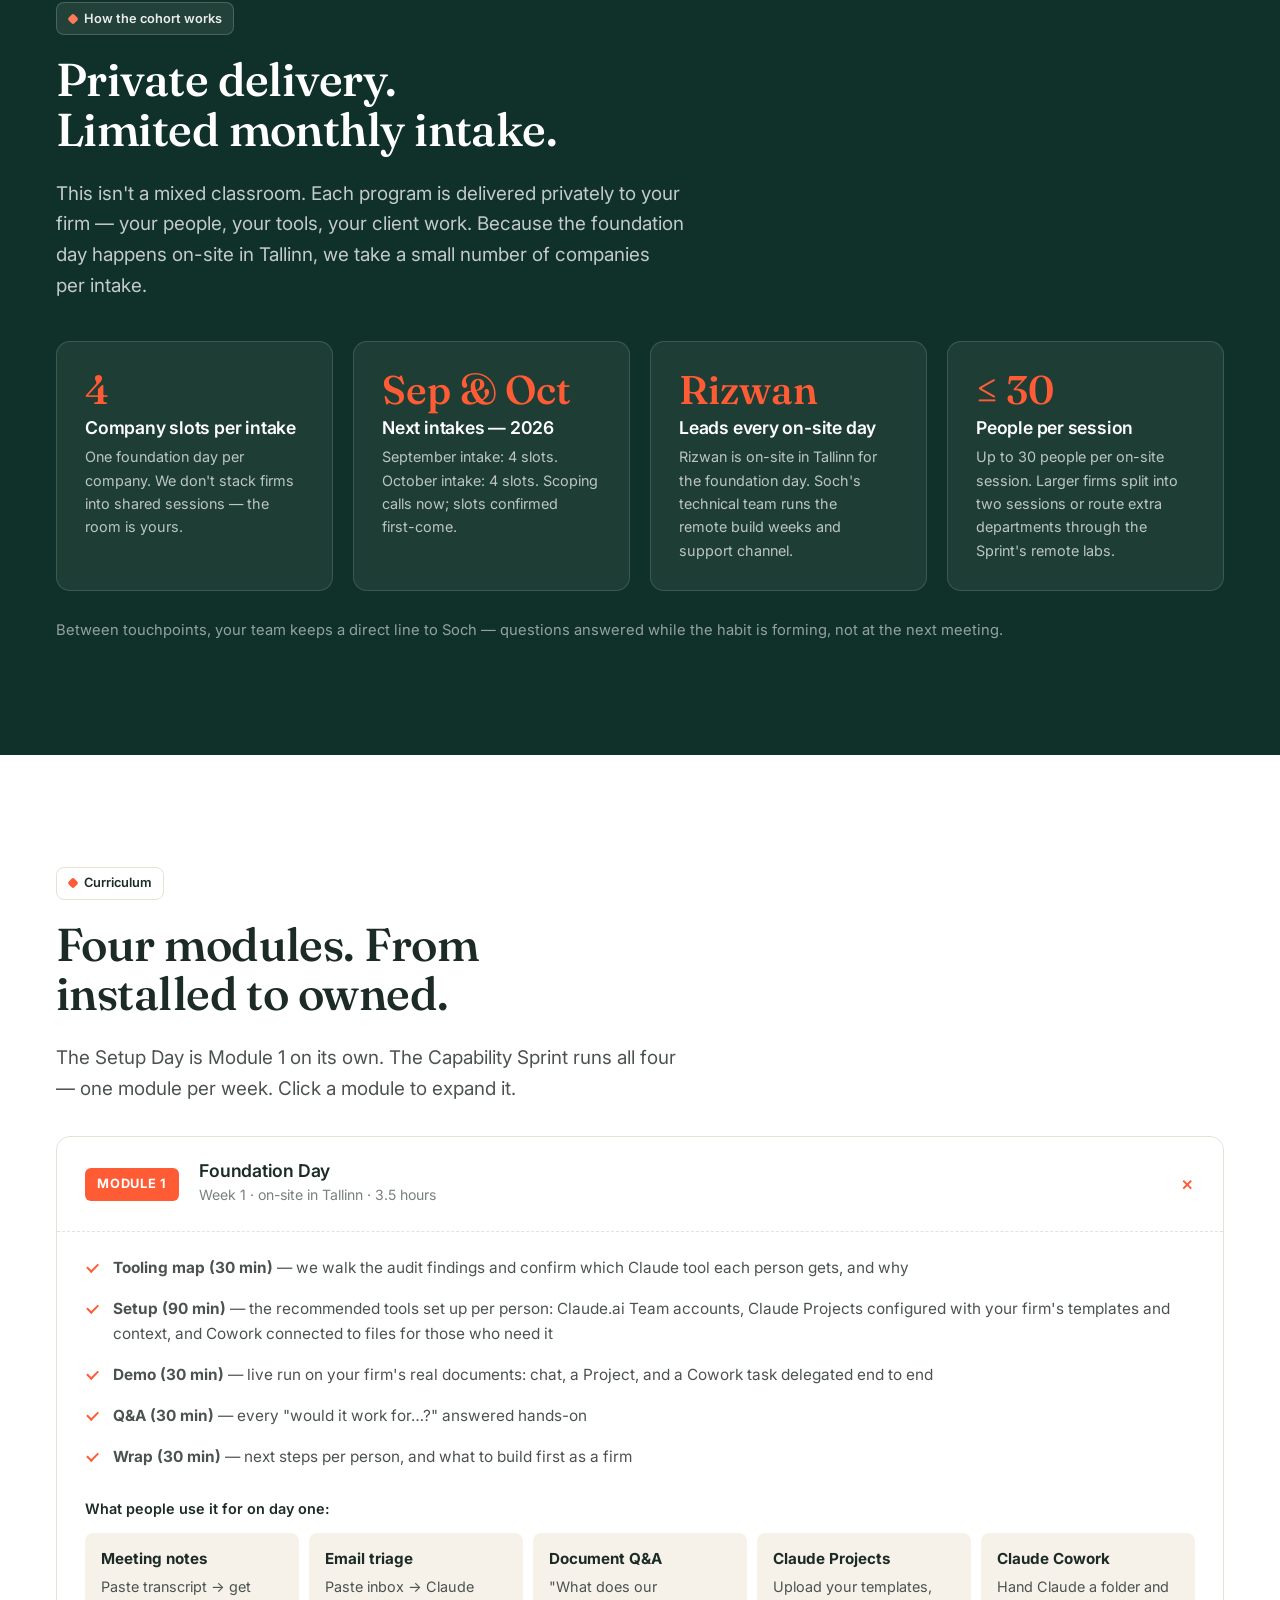
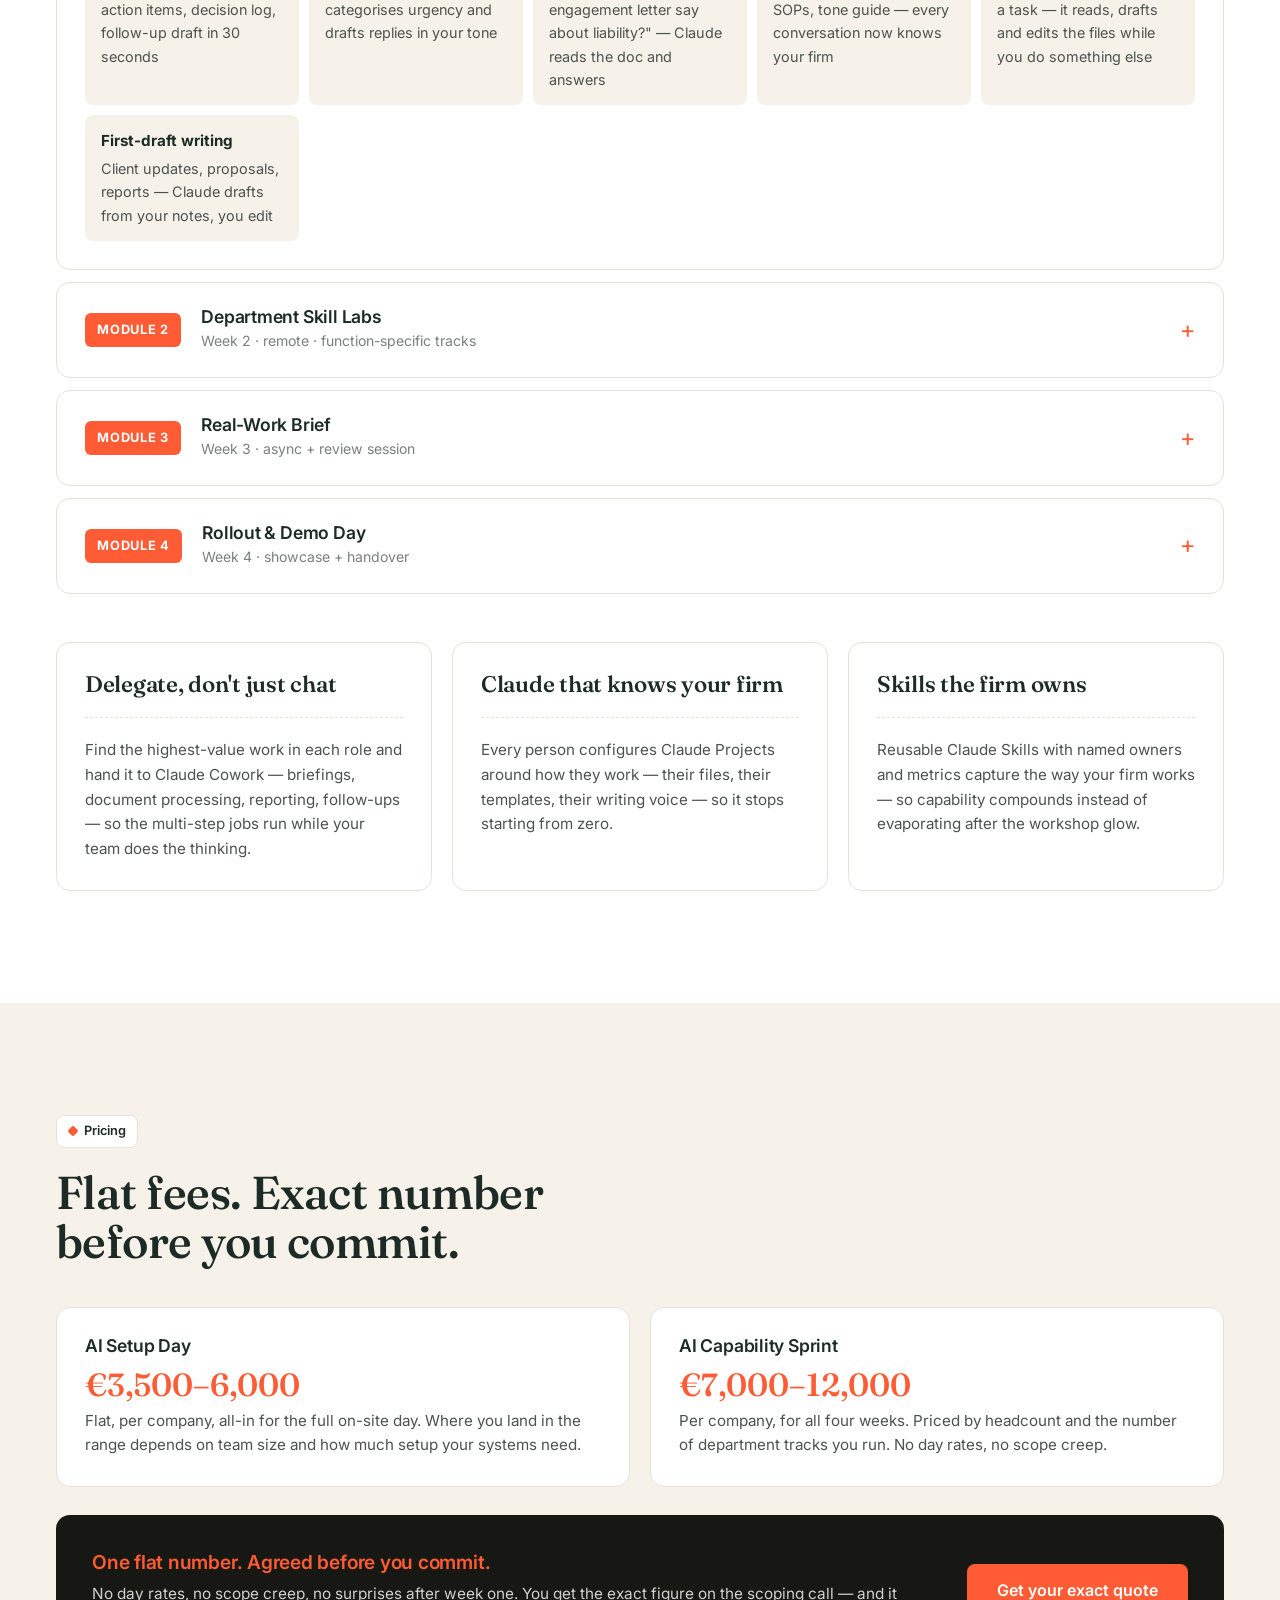
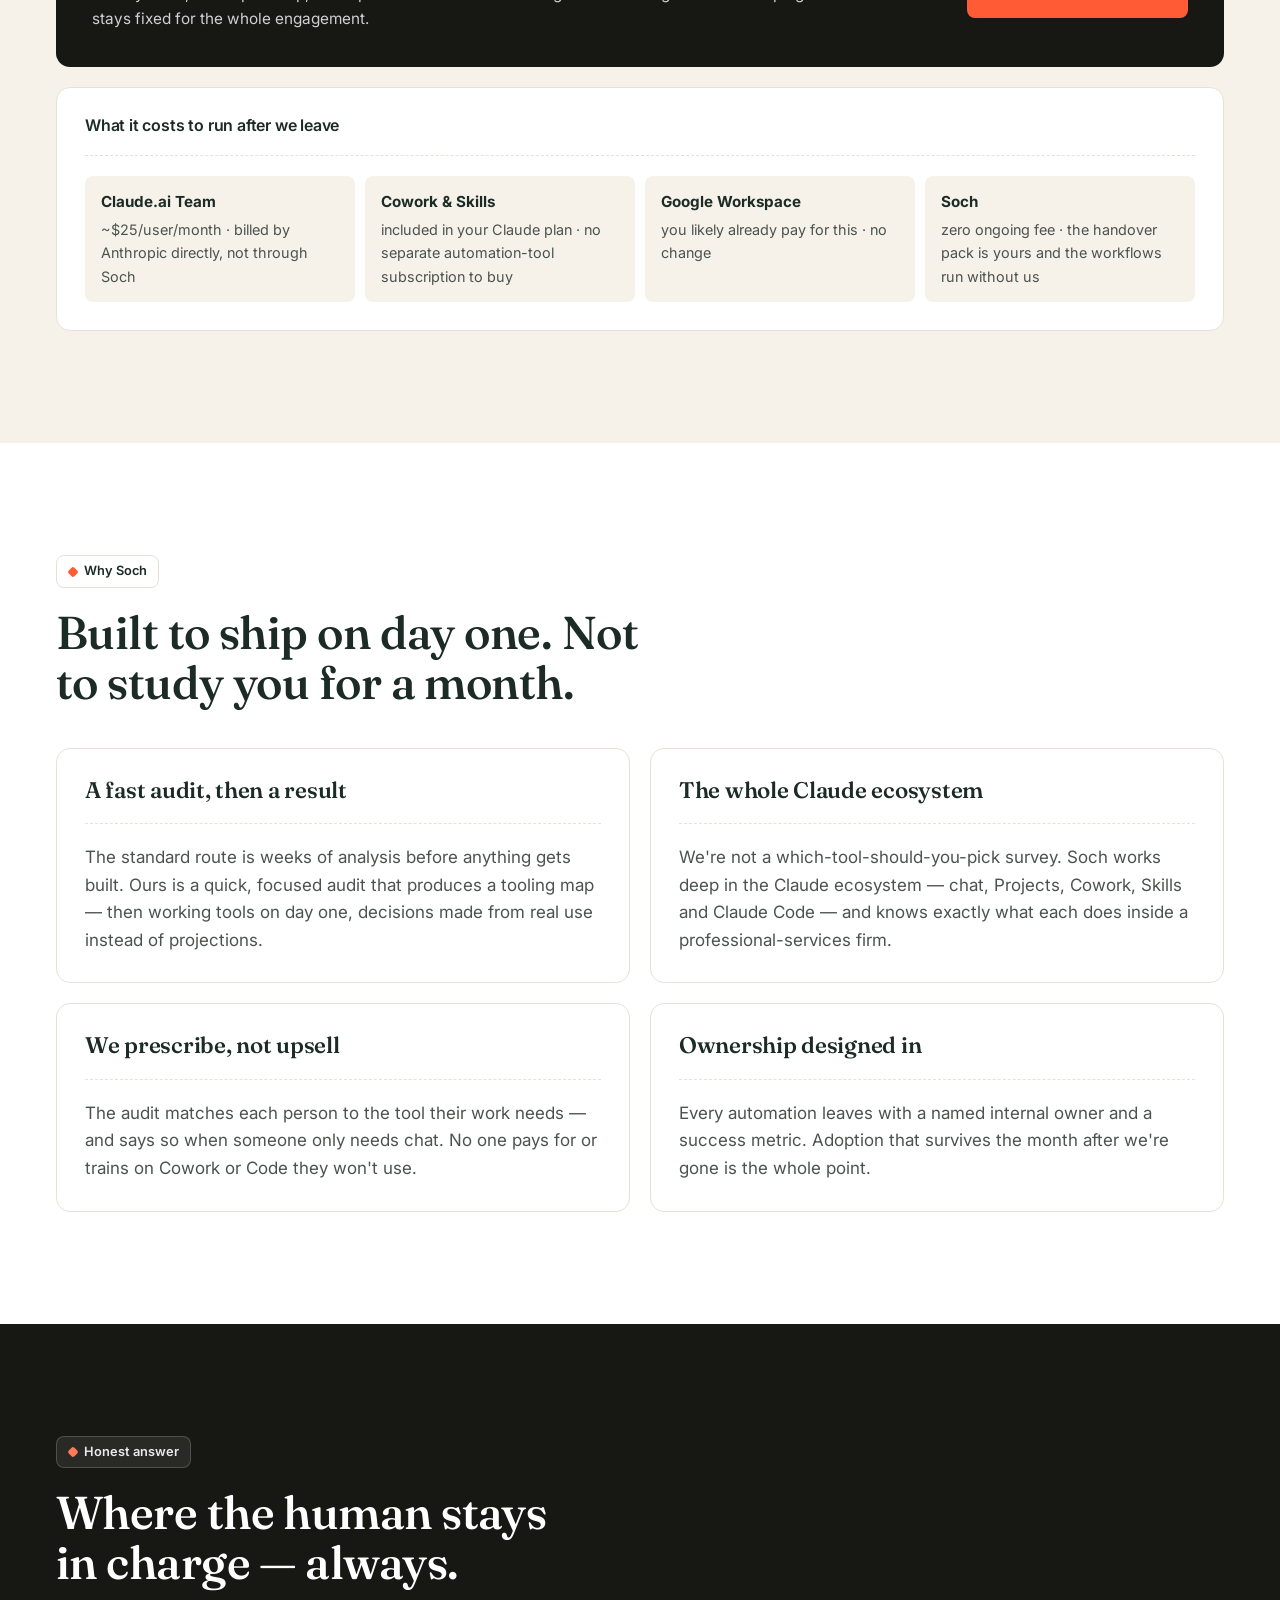
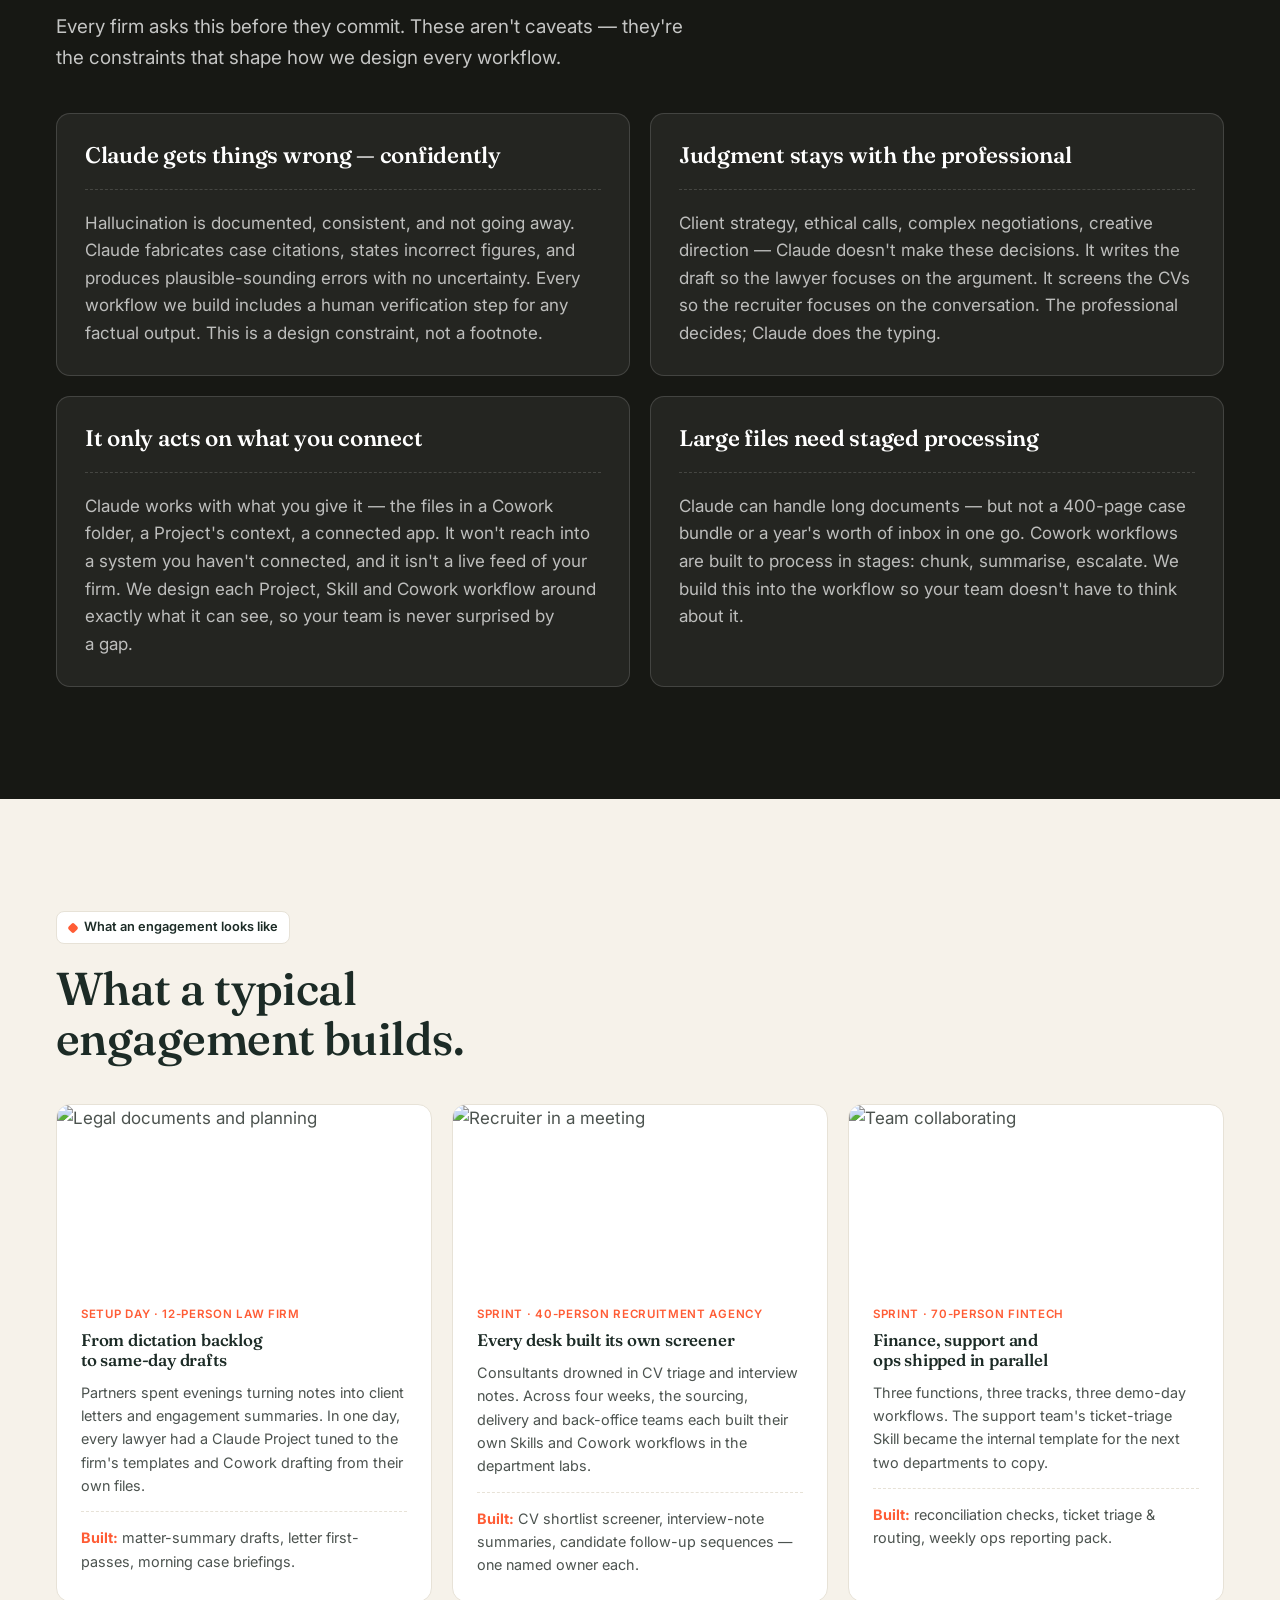
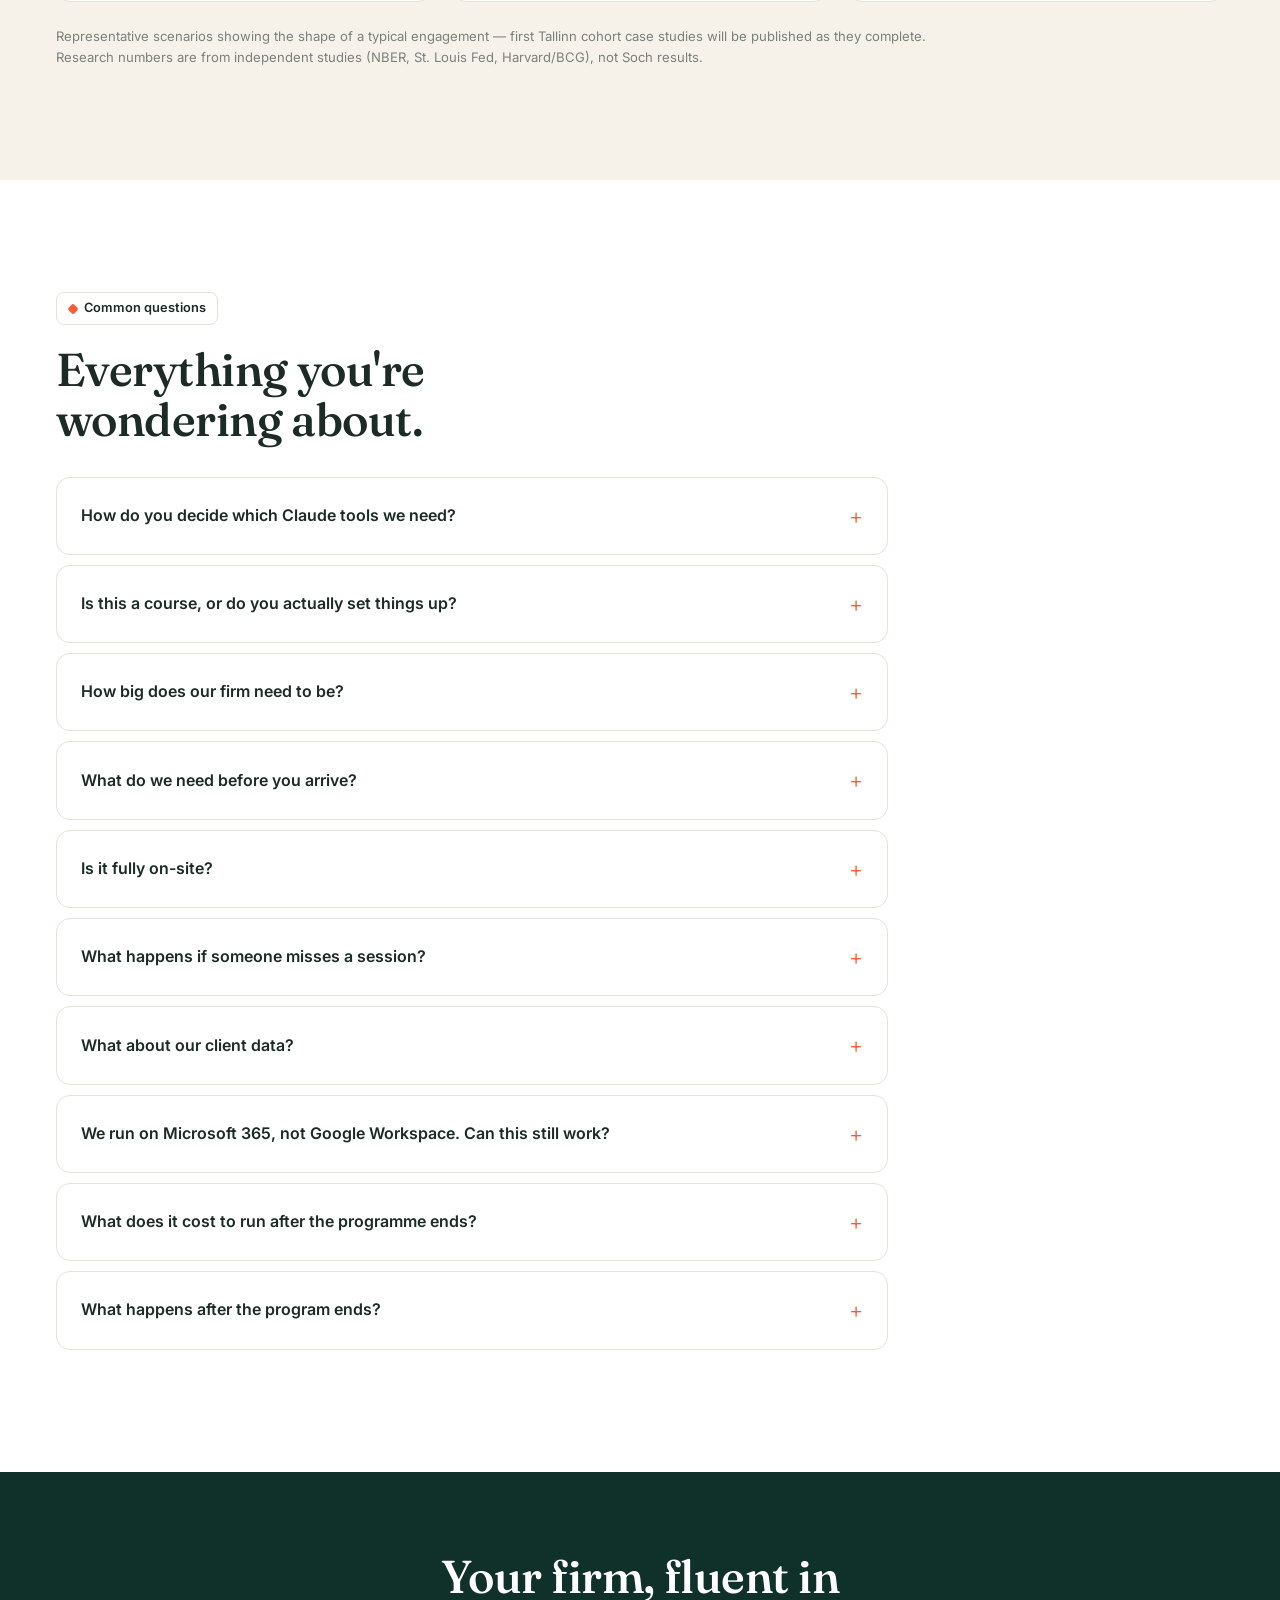
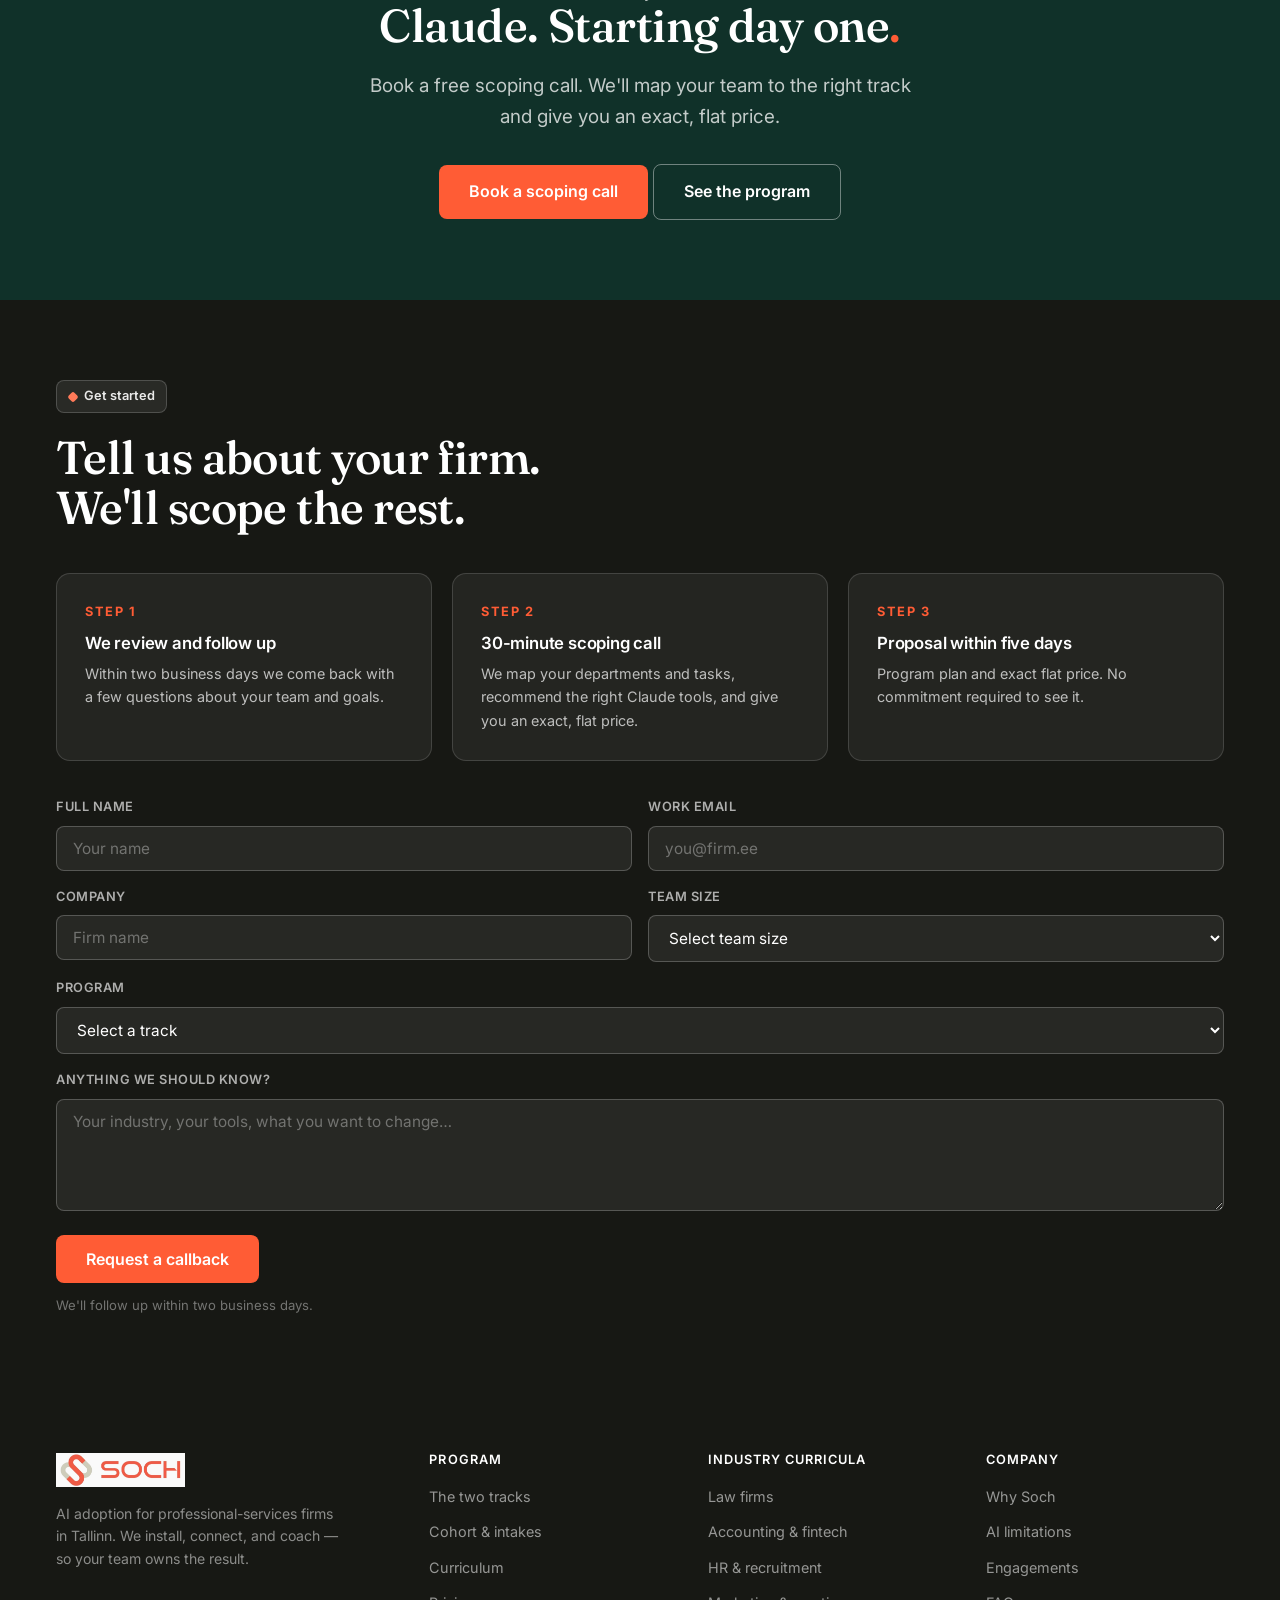
==== commit c751ad25: "Update: audit-led positioning — we assess needs, then prescribe the right Claude tool per team - Her" ====
--- a/index.html
+++ b/index.html
@@ -18,12 +18,12 @@
     <div class="nav-inner">
       <a class="nav-logo" href="#top" aria-label="Soch home"><img src="assets/logo-lockup.png" alt="Soch"></a>
       <nav class="nav-links" aria-label="Main">
+        <a href="#how">Approach</a>
+        <a href="#tools">Tools</a>
         <a href="#program">Program</a>
         <a href="#industries">Industries</a>
-        <a href="#cohort">Cohort</a>
         <a href="#curriculum">Curriculum</a>
         <a href="#pricing">Pricing</a>
-        <a href="#results">Results</a>
         <a href="#faq">FAQ</a>
       </nav>
       <div class="nav-cta">
@@ -33,6 +33,8 @@
     </div>
   </div>
   <div class="mobile-menu" id="mobile-menu">
+    <a href="#how">Approach</a>
+    <a href="#tools">Tools</a>
     <a href="#program">Program</a>
     <a href="#industries">Industries</a>
     <a href="#cohort">Cohort</a>
@@ -47,20 +49,19 @@
 <!-- HERO -->
 <section class="hero bg-mist" id="top">
   <div class="container">
-    <span class="eyebrow">Claude Adoption Program · Tallinn</span>
-    <h1 class="display fade-up">Your whole firm,<br><em class="text-brand italic">fluent in Claude.</em><br>Starting day one.</h1>
-    <p class="lead fade-up" data-delay="1" style="max-width:42rem;margin-top:1.25rem">Soch sets up Claude.ai Team for every person, configures Claude Projects with your firm's context, and trains your team to delegate real work to Claude Cowork and package it into reusable Skills — turning individual AI use into firm-wide capability, on-site in Tallinn and backed by remote delivery.</p>
+    <span class="eyebrow">Claude Adoption Program · Audit-led · Tallinn</span>
+    <h1 class="display fade-up">The right Claude tool,<br><em class="text-brand italic">for every team.</em><br>Starting day one.</h1>
+    <p class="lead fade-up" data-delay="1" style="max-width:42rem;margin-top:1.25rem">Soch audits how your firm actually works — department by department, person by person — then sets up the right Claude tools for each team: chat, Projects, Cowork or Code. No one-size-fits-all, no tools you won't use. On-site in Tallinn, backed by remote delivery.</p>
     <div class="ctas fade-up" data-delay="2">
       <a class="btn btn-primary btn-lg" href="#enquire">Book a scoping call</a>
       <a class="btn btn-outline btn-lg" href="#program">See the program</a>
     </div>
     <div class="hero-chips fade-up" data-delay="3">
+      <span class="chip">Needs audit first</span>
+      <span class="chip">Per-team tooling map</span>
       <span class="chip">On-site in Tallinn</span>
       <span class="chip">1 day or 4 weeks</span>
       <span class="chip">Firms of 1–100 people</span>
-      <span class="chip">Claude Projects</span>
-      <span class="chip">Claude Cowork</span>
-      <span class="chip">Claude Skills</span>
     </div>
     <p style="margin-top:1.25rem;font-size:0.85rem;color:var(--muted)">We scope your program together in 30 minutes · No commitment</p>
   </div>
@@ -98,13 +99,78 @@
   </div>
 </section>
 
+<!-- HOW WE WORK / AUDIT -->
+<section class="bg-forest" id="how">
+  <div class="container">
+    <div class="section-head fade-up">
+      <span class="eyebrow">How we work</span>
+      <h2 style="color:#fff">We audit first. Then we prescribe.</h2>
+      <p class="lead mt-3" style="color:rgba(255,255,255,.75)">The Claude ecosystem has four very different tools, and the wrong one is wasted money and wasted training. So every engagement starts with an audit of how your firm actually works — then each person gets matched to the tool their work needs, and nothing they don't.</p>
+    </div>
+    <div class="steps-grid" style="margin-top:2.5rem">
+      <div class="step-box fade-up"><div class="step-num">Step 1</div><h3>Audit</h3><p>We sit with each department and map the real daily tasks, tools and bottlenecks — person by person, not a generic survey.</p></div>
+      <div class="step-box fade-up" data-delay="1"><div class="step-num">Step 2</div><h3>Recommend</h3><p>You get a Claude tooling map: who needs chat, who needs Projects, who needs Cowork, who needs Code — matched to the work.</p></div>
+      <div class="step-box fade-up" data-delay="2"><div class="step-num">Step 3</div><h3>Deploy</h3><p>We set up exactly those tools on your real work, connected to your files — in the Setup Day or across the Sprint.</p></div>
+      <div class="step-box fade-up" data-delay="3"><div class="step-num">Step 4</div><h3>Own</h3><p>Named owners, one metric per team, full handover. Capability that compounds — not tools that gather dust.</p></div>
+    </div>
+  </div>
+</section>
+
+<!-- WHICH TOOL -->
+<section class="bg-white" id="tools">
+  <div class="container">
+    <div class="section-head fade-up">
+      <span class="eyebrow">The Claude ecosystem</span>
+      <h2>The right Claude tool for each job.</h2>
+      <p class="lead mt-3">Claude isn't one thing. Part of the audit is deciding which of these each person actually needs — most firms end up with a mix.</p>
+    </div>
+    <div class="grid-2 fade-up" data-delay="1" style="margin-top:2.5rem">
+      <div class="card">
+        <h3>Claude chat</h3>
+        <div class="rule-dashed"></div>
+        <p style="color:var(--slate)"><b>What it is:</b> ask, draft, summarise and research in the moment, in a conversation.</p>
+        <p style="color:var(--slate);margin-top:.5rem"><b>Best for:</b> everyone, day one — turning notes into a letter, triaging an inbox, synthesising a few sources.</p>
+      </div>
+      <div class="card">
+        <h3>Claude Projects</h3>
+        <div class="rule-dashed"></div>
+        <p style="color:var(--slate)"><b>What it is:</b> Claude that permanently knows your context — templates, tone, SOPs, past work.</p>
+        <p style="color:var(--slate);margin-top:.5rem"><b>Best for:</b> anyone who does the same kind of work repeatedly — a client's tone of voice, a firm's drafting style.</p>
+      </div>
+      <div class="card">
+        <h3>Claude Cowork</h3>
+        <div class="rule-dashed"></div>
+        <p style="color:var(--slate)"><b>What it is:</b> delegate multi-step work on a folder of files — Claude runs it while you do something else, on a schedule if needed.</p>
+        <p style="color:var(--slate);margin-top:.5rem"><b>Best for:</b> repetitive, multi-file jobs — processing a folder of invoices, drafting the monthly report from raw exports.</p>
+      </div>
+      <div class="card">
+        <h3>Claude Code</h3>
+        <div class="rule-dashed"></div>
+        <p style="color:var(--slate)"><b>What it is:</b> build internal tools, connect systems and package firm-wide Skills — the technical end of the ecosystem.</p>
+        <p style="color:var(--slate);margin-top:.5rem"><b>Best for:</b> your ops or technical lead and power users — a small internal tool, a data pipeline, reusable Skills at scale.</p>
+      </div>
+    </div>
+    <div class="card fade-up" data-delay="2" style="margin-top:1.25rem;background:var(--white)">
+      <h3 style="font-family:'Inter',sans-serif;font-weight:600;font-size:1rem;color:var(--ink)">How the audit typically maps tools to your firm</h3>
+      <div class="rule-dashed"></div>
+      <div class="deps-grid" style="margin-top:0.75rem">
+        <div class="dep-item"><b>Partners &amp; senior fee-earners</b>Chat + a personal Project — fast drafting and research in their own voice</div>
+        <div class="dep-item"><b>Client-facing teams</b>Projects per client + Cowork for the repetitive multi-step work</div>
+        <div class="dep-item"><b>Ops &amp; back-office</b>Cowork first — document intake, reconciliation, reporting run as delegated tasks</div>
+        <div class="dep-item"><b>Ops / technical lead</b>Claude Code — internal tools, integrations and firm-wide Skills the rest of the team reuses</div>
+      </div>
+      <p style="font-size:0.85rem;color:var(--muted);margin-top:1rem">Illustrative — your actual map comes out of the audit, built on your real departments and tasks.</p>
+    </div>
+  </div>
+</section>
+
 <!-- PROGRAM -->
 <section class="bg-mist" id="program">
   <div class="container">
     <div class="section-head fade-up">
       <span class="eyebrow">The program</span>
-      <h2>Two tracks. Same foundation. Pick your depth.</h2>
-      <p class="lead mt-3">Both tracks start the same way: Claude.ai Team on every device, Projects configured with your firm's context, and Cowork handling its first real task before we leave the building. The Sprint then takes every department from Claude user to Claude builder — their own Projects, Skills and Cowork workflows.</p>
+      <h2>Two tracks. Same starting point. Pick your depth.</h2>
+      <p class="lead mt-3">Both tracks open the same way: a needs audit and your Claude tooling map, then we set up exactly the tools each team needs — chat, Projects, Cowork or Code — before we leave the building. The Sprint then takes every department from Claude user to Claude builder — their own Projects, Skills and Cowork workflows.</p>
     </div>
     <div class="grid-2 fade-up" data-delay="1" style="margin-top:2.5rem">
       <div class="track-card">
@@ -119,11 +185,11 @@
           <div class="track-price">€3,500–6,000 <span>flat, per company</span></div>
           <div class="rule-dashed"></div>
           <ul class="check-list">
-            <li>Claude.ai Team accounts set up for your whole team in one session</li>
+            <li>Needs audit + a Claude tooling map for your team, up front</li>
+            <li>The recommended tools set up per person — chat, Projects and/or Cowork</li>
             <li>Claude Projects configured with your firm's context, templates &amp; tone</li>
-            <li>Claude Cowork installed and delegating its first real task same day</li>
-            <li>Demo on your firm's real work + open Q&amp;A</li>
-            <li>Every person leaves with a working setup and a next step</li>
+            <li>Live demo on your firm's real work + open Q&amp;A</li>
+            <li>Every person leaves with a setup matched to their role, and a next step</li>
           </ul>
           <div class="rule-dashed"></div>
           <a class="btn btn-primary" href="#enquire" style="margin-top:0.5rem">Book the Setup Day</a>
@@ -141,7 +207,7 @@
           <div class="track-price">€7,000–12,000 <span>per company</span></div>
           <div class="rule-dashed"></div>
           <ul class="check-list">
-            <li>Everything in the Setup Day, as week one</li>
+            <li>Everything in the Setup Day — audit + setup — as week one</li>
             <li>Department skill labs — each function builds its own Projects, Skills &amp; Cowork workflows</li>
             <li>Real-work brief per department, reviewed together</li>
             <li>Demo day: working capability, named owner, one metric per department</li>
@@ -219,8 +285,8 @@
         <summary><span class="module-num">MODULE 1</span><div class="module-title"><h3>Foundation Day</h3><p>Week 1 · on-site in Tallinn · 3.5 hours</p></div><span class="module-plus">+</span></summary>
         <div class="module-body">
           <ul>
-            <li><b>Intro (30 min)</b> — what we're installing, why, and what your firm will have by end of day</li>
-            <li><b>Setup (90 min)</b> — Claude.ai Team accounts for every person, Claude Projects configured with your firm's templates and context, Claude Cowork installed and connected to your files</li>
+            <li><b>Tooling map (30 min)</b> — we walk the audit findings and confirm which Claude tool each person gets, and why</li>
+            <li><b>Setup (90 min)</b> — the recommended tools set up per person: Claude.ai Team accounts, Claude Projects configured with your firm's templates and context, and Cowork connected to files for those who need it</li>
             <li><b>Demo (30 min)</b> — live run on your firm's real documents: chat, a Project, and a Cowork task delegated end to end</li>
             <li><b>Q&amp;A (30 min)</b> — every "would it work for…?" answered hands-on</li>
             <li><b>Wrap (30 min)</b> — next steps per person, and what to build first as a firm</li>
@@ -328,9 +394,9 @@
       <h2>Built to ship on day one. Not to study you for a month.</h2>
     </div>
     <div class="grid-2 fade-up" data-delay="1" style="margin-top:2.5rem">
-      <div class="card"><h3>A result, not a report</h3><div class="rule-dashed"></div><p style="color:var(--slate)">The standard route starts with weeks of analysis before anything gets built. We invert it: working tools on day one, and decisions made from real use instead of projections.</p></div>
+      <div class="card"><h3>A fast audit, then a result</h3><div class="rule-dashed"></div><p style="color:var(--slate)">The standard route is weeks of analysis before anything gets built. Ours is a quick, focused audit that produces a tooling map — then working tools on day one, decisions made from real use instead of projections.</p></div>
       <div class="card"><h3>The whole Claude ecosystem</h3><div class="rule-dashed"></div><p style="color:var(--slate)">We're not a which-tool-should-you-pick survey. Soch works deep in the Claude ecosystem — chat, Projects, Cowork, Skills and Claude Code — and knows exactly what each does inside a professional-services firm.</p></div>
-      <div class="card"><h3>Built around your functions</h3><div class="rule-dashed"></div><p style="color:var(--slate)">Every demo, exercise and automation is built on your team's actual workflows — pipeline, invoices, hiring, tickets — never a generic shared lesson.</p></div>
+      <div class="card"><h3>We prescribe, not upsell</h3><div class="rule-dashed"></div><p style="color:var(--slate)">The audit matches each person to the tool their work needs — and says so when someone only needs chat. No one pays for or trains on Cowork or Code they won't use.</p></div>
       <div class="card"><h3>Ownership designed in</h3><div class="rule-dashed"></div><p style="color:var(--slate)">Every automation leaves with a named internal owner and a success metric. Adoption that survives the month after we're gone is the whole point.</p></div>
     </div>
   </div>
@@ -417,7 +483,8 @@
       <h2>Everything you're wondering about.</h2>
     </div>
     <div style="margin-top:2rem;max-width:52rem">
-      <details class="faq-item fade-up"><summary>Is this a course, or do you actually set things up?<span class="faq-plus">+</span></summary><div class="faq-body">We set things up. Claude.ai Team, Projects and Cowork are configured on every device and connected to your files during the foundation day — the teaching happens on your live setup, not slides. You end day one with working tools, not homework.</div></details>
+      <details class="faq-item fade-up"><summary>How do you decide which Claude tools we need?<span class="faq-plus">+</span></summary><div class="faq-body">We audit first. Before any setup, we map how each department works — the real daily tasks, the tools, the bottlenecks — and produce a Claude tooling map: who needs chat, who needs Projects, who needs Cowork, and who needs Code. Most firms end up with a mix. You only deploy and train on what the work actually calls for, so nothing is bought or learned for the sake of it.</div></details>
+      <details class="faq-item fade-up"><summary>Is this a course, or do you actually set things up?<span class="faq-plus">+</span></summary><div class="faq-body">We set things up. After the audit, the tools each person needs — Claude.ai Team, Projects, Cowork, and Code where it fits — are configured on their device and connected to your files during the foundation day. The teaching happens on your live setup, not slides. You end day one with working tools, not homework.</div></details>
       <details class="faq-item fade-up"><summary>How big does our firm need to be?<span class="faq-plus">+</span></summary><div class="faq-body">The Setup Day fits firms of 1–50 people; the Capability Sprint fits firms of up to 100 with two or more distinct functions. On-site sessions hold up to 30 people — larger firms split into two sessions.</div></details>
       <details class="faq-item fade-up"><summary>What do we need before you arrive?<span class="faq-plus">+</span></summary><div class="faq-body">Google Workspace (Drive, Sheets, Gmail, Calendar) and a decision-maker in the room. That's it — we handle installation, configuration and accounts on the day.</div></details>
       <details class="faq-item fade-up"><summary>Is it fully on-site?<span class="faq-plus">+</span></summary><div class="faq-body">The foundation day is on-site in Tallinn, led by Rizwan. In the Sprint, weeks 2–4 run remotely — live skill labs, an async brief, and a demo day — with Soch's technical team delivering throughout.</div></details>
@@ -453,7 +520,7 @@
     </div>
     <div class="steps-grid">
       <div class="step-box fade-up"><div class="step-num">Step 1</div><h3>We review and follow up</h3><p>Within two business days we come back with a few questions about your team and goals.</p></div>
-      <div class="step-box fade-up" data-delay="1"><div class="step-num">Step 2</div><h3>30-minute scoping call</h3><p>We map your departments to the right track and give you an exact, flat price.</p></div>
+      <div class="step-box fade-up" data-delay="1"><div class="step-num">Step 2</div><h3>30-minute scoping call</h3><p>We map your departments and tasks, recommend the right Claude tools, and give you an exact, flat price.</p></div>
       <div class="step-box fade-up" data-delay="2"><div class="step-num">Step 3</div><h3>Proposal within five days</h3><p>Program plan and exact flat price. No commitment required to see it.</p></div>
     </div>
     <form class="contact-form" id="leadform">
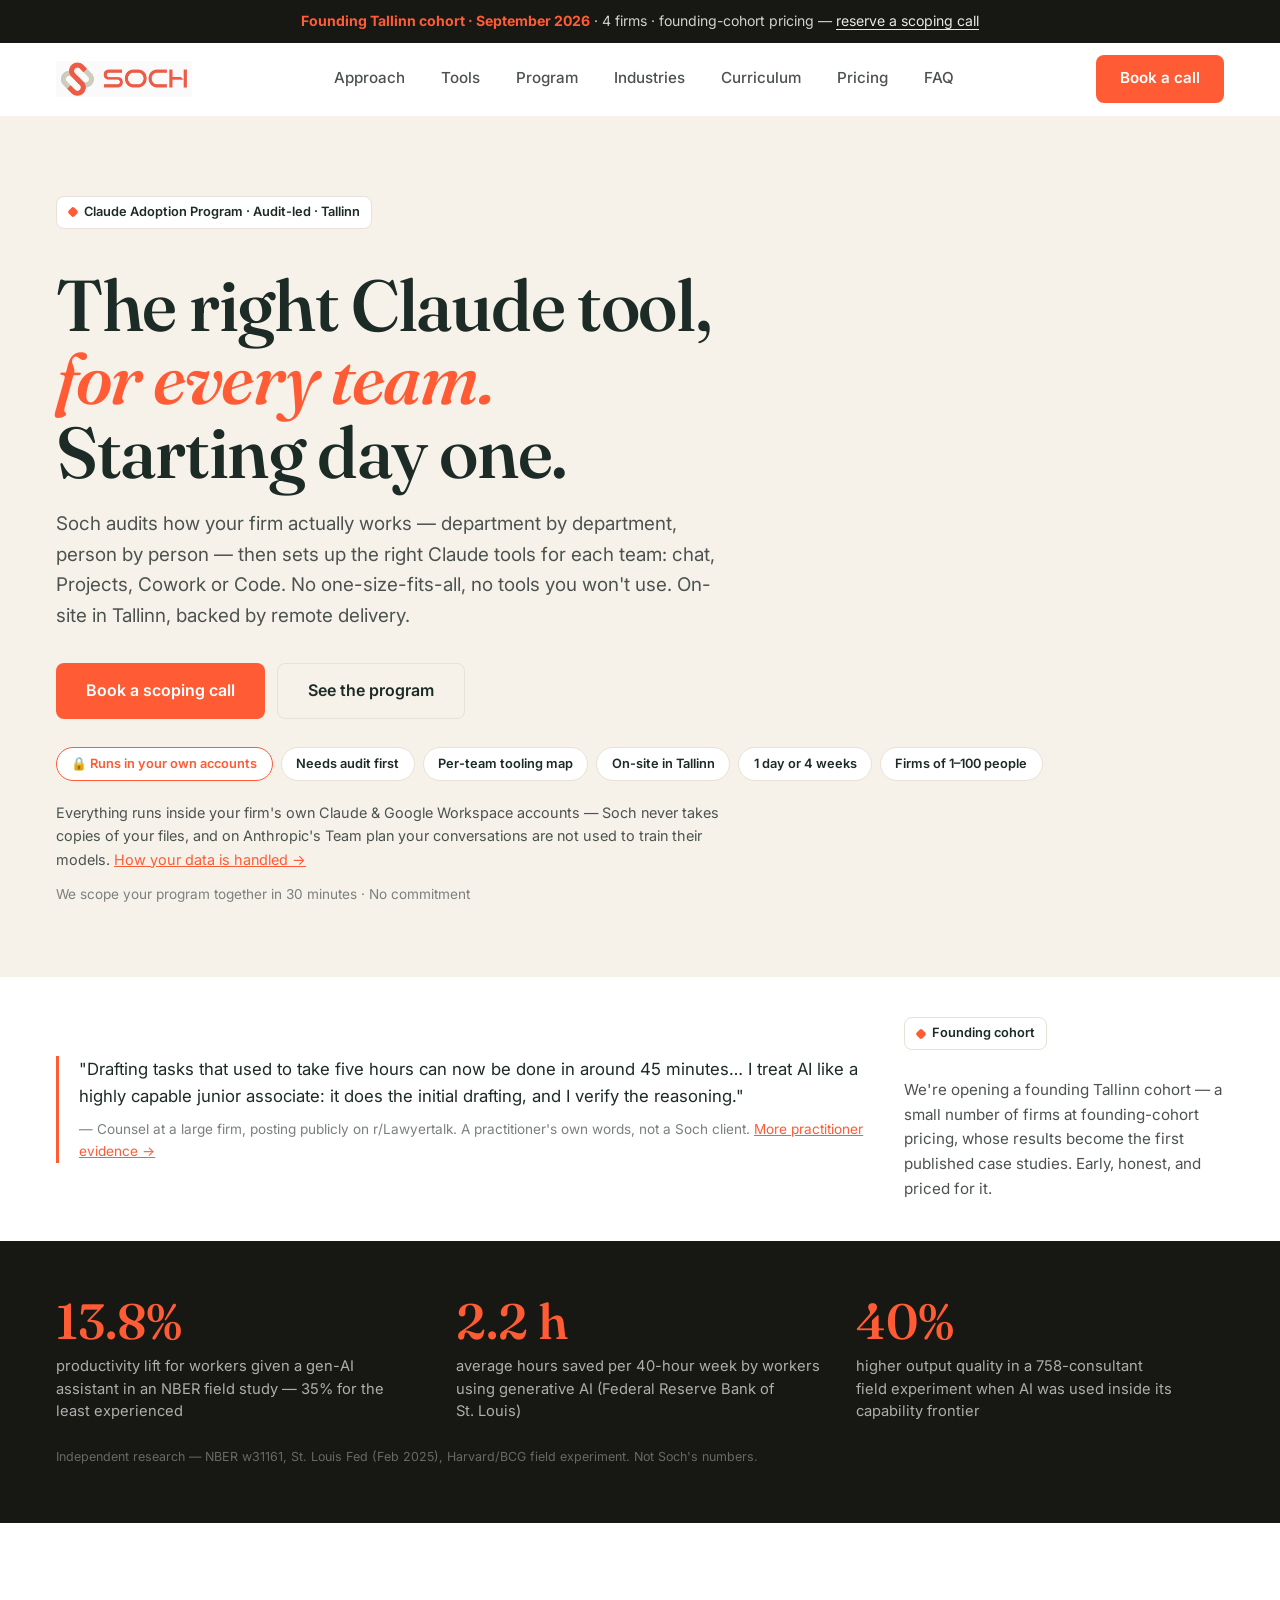
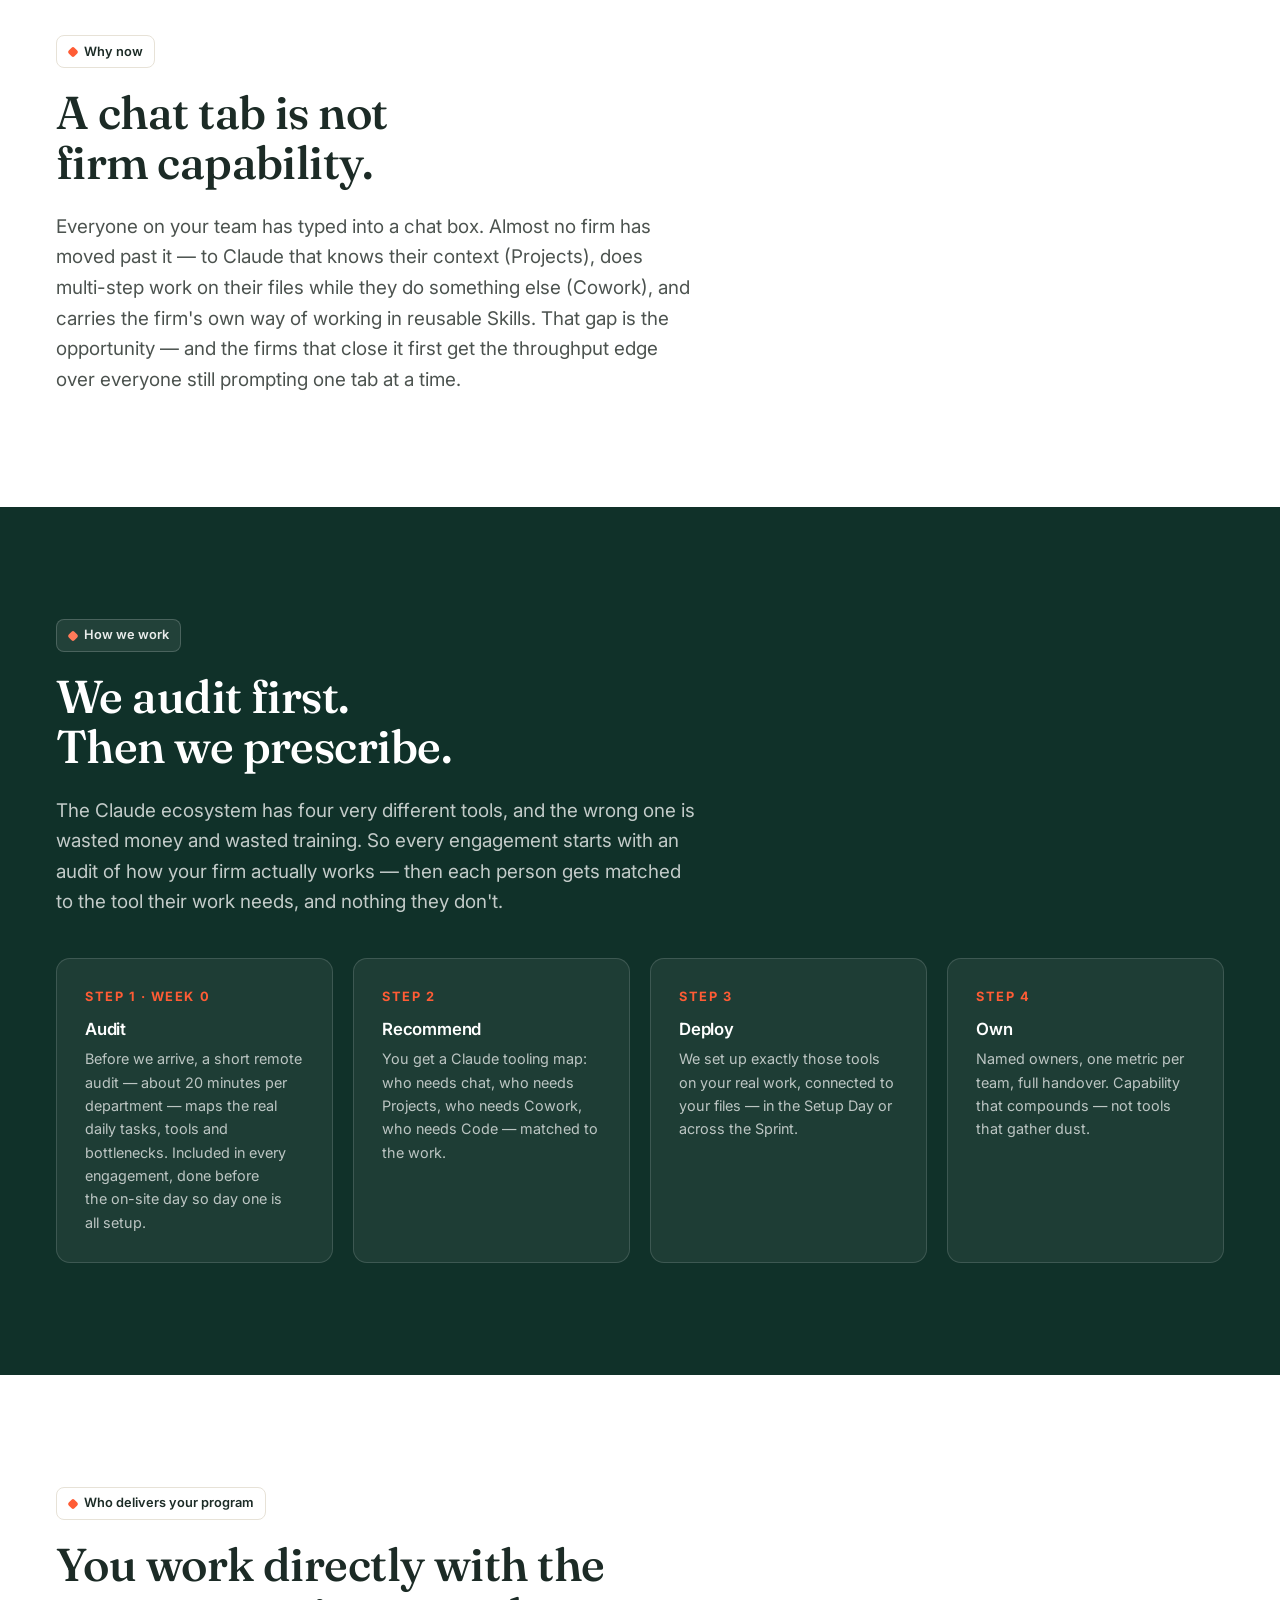
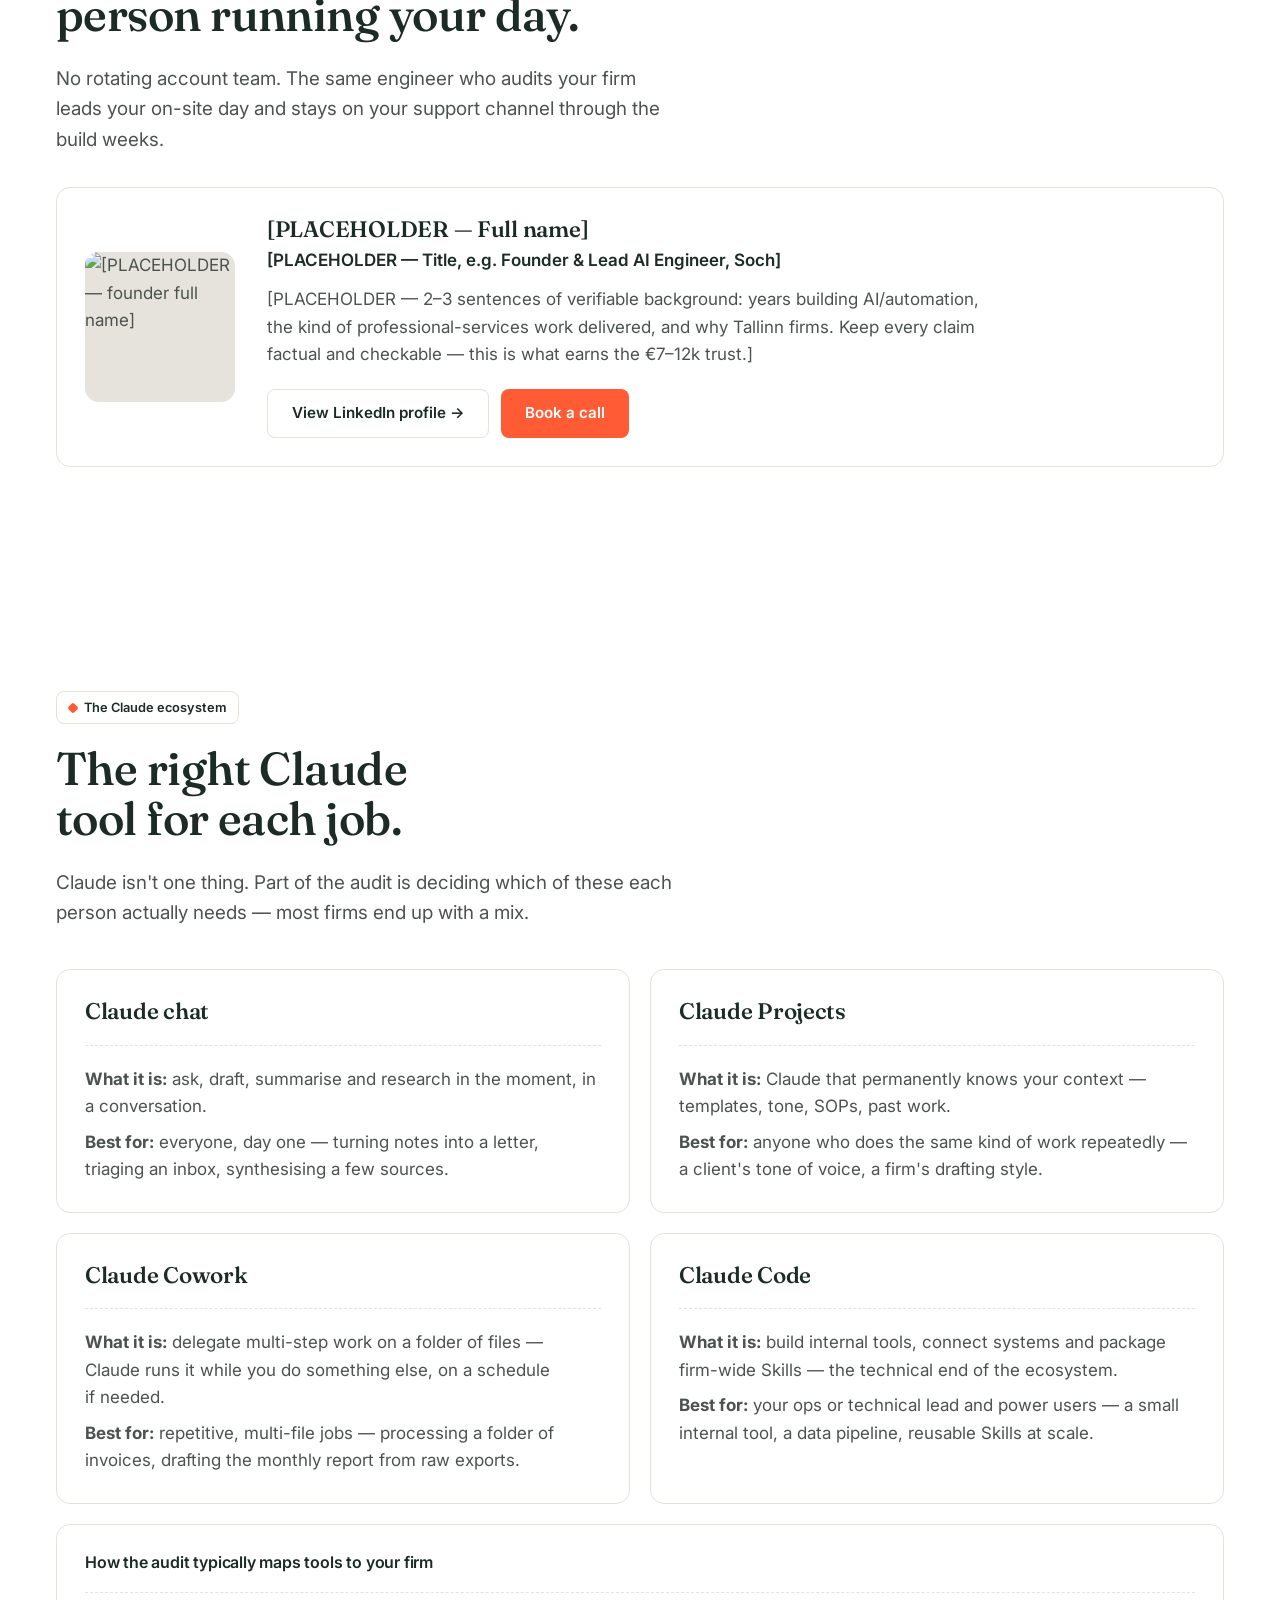
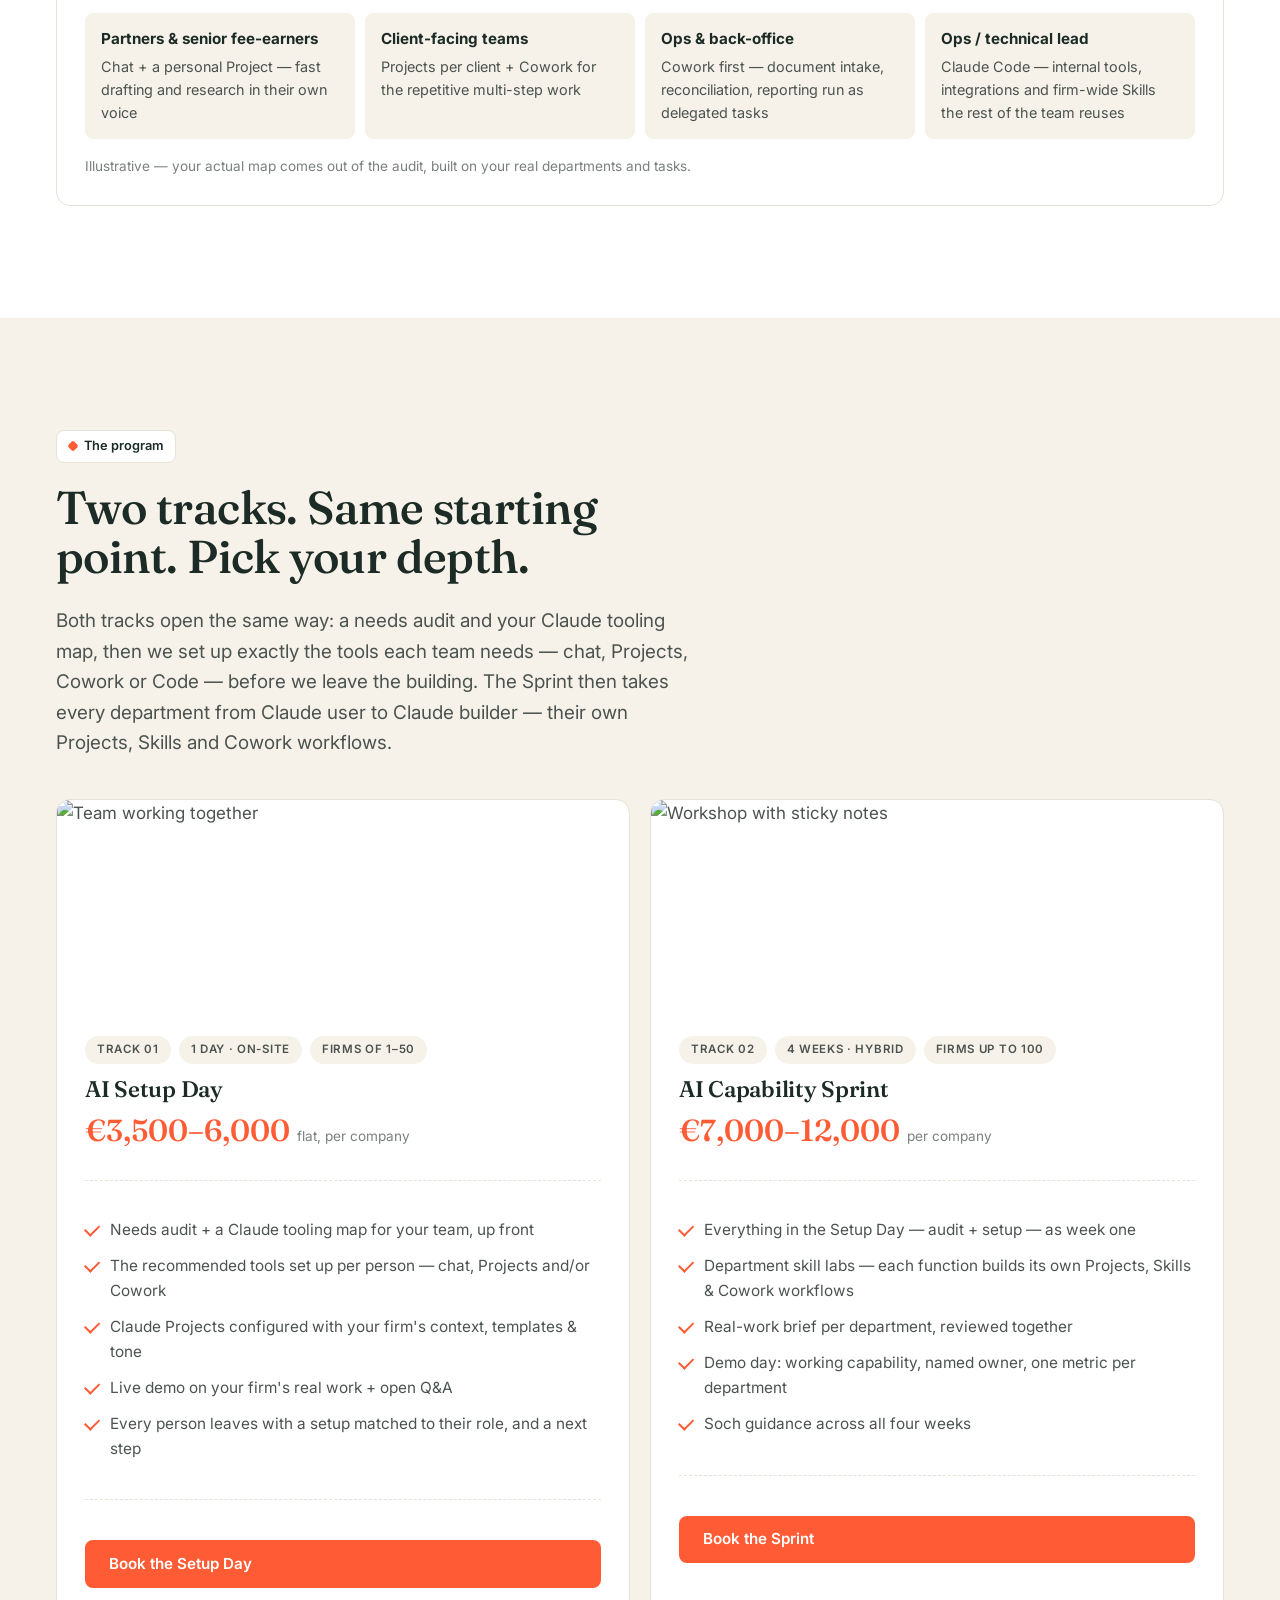
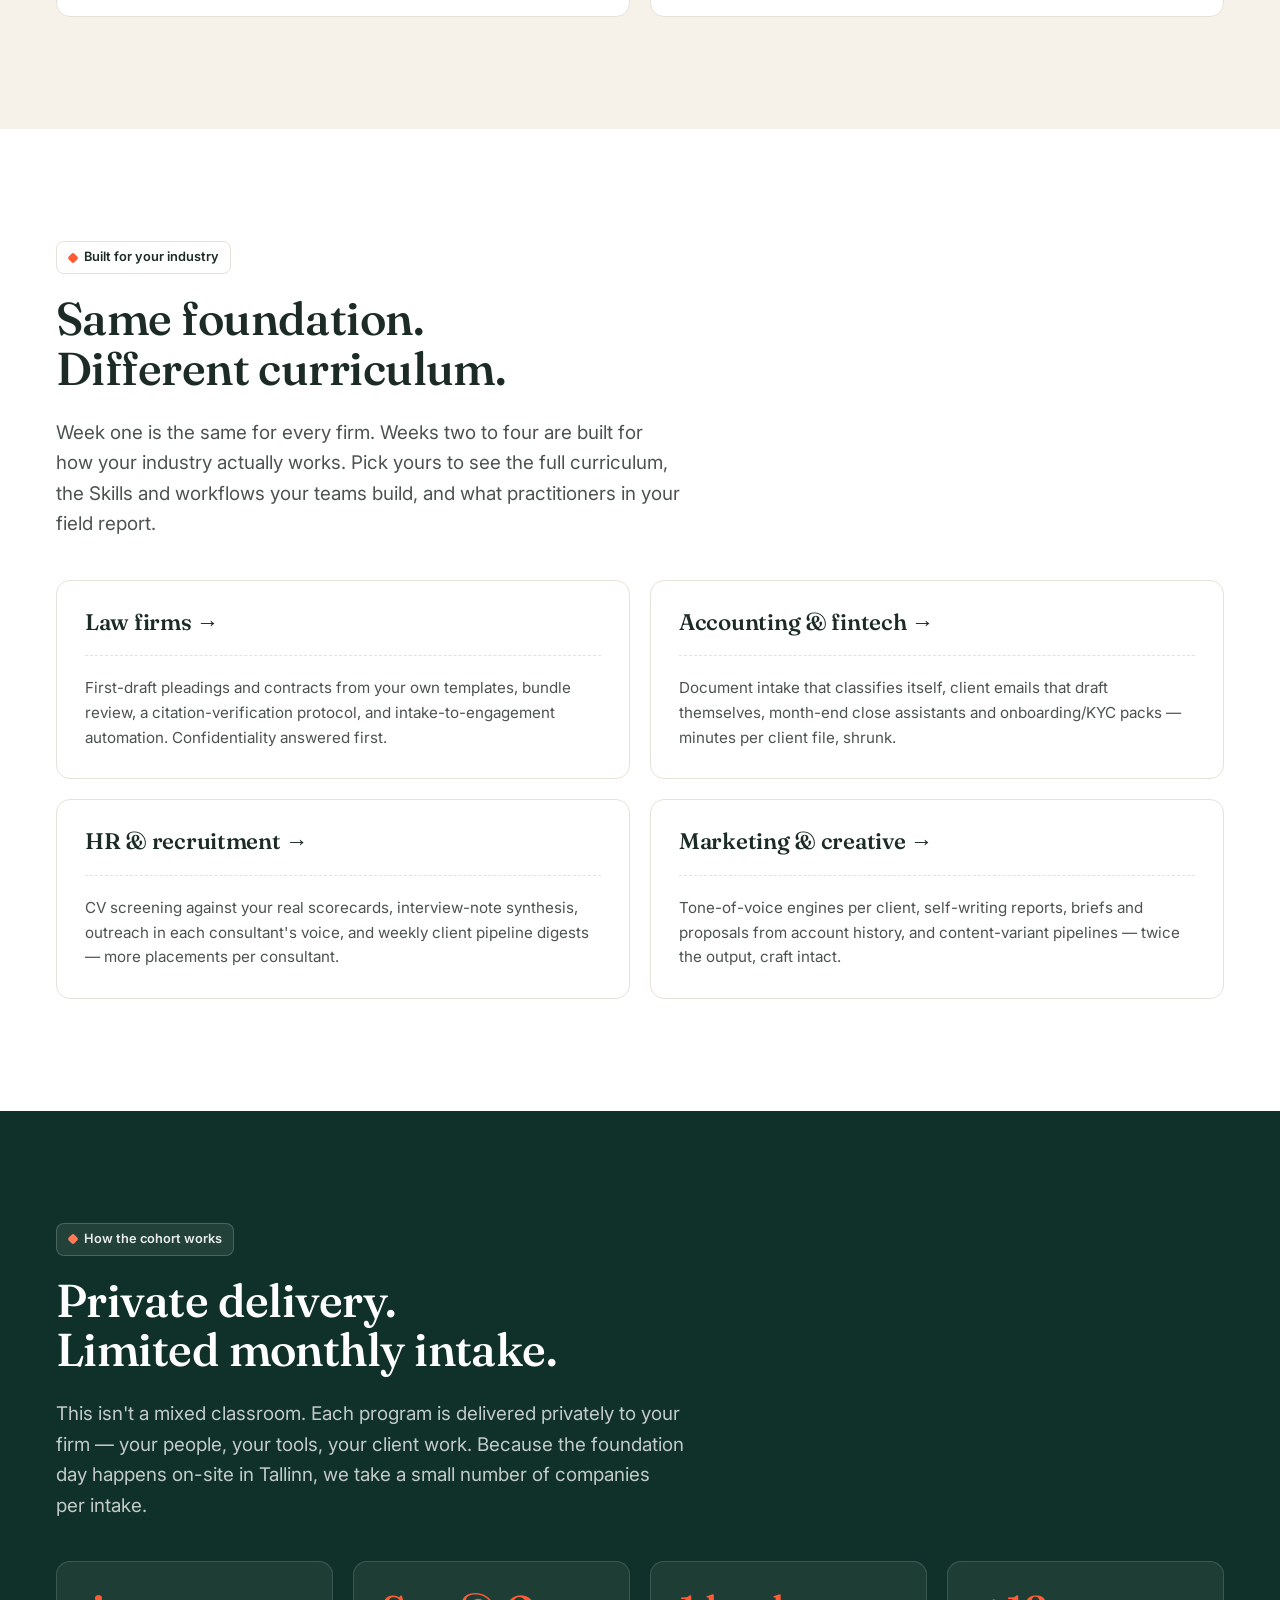
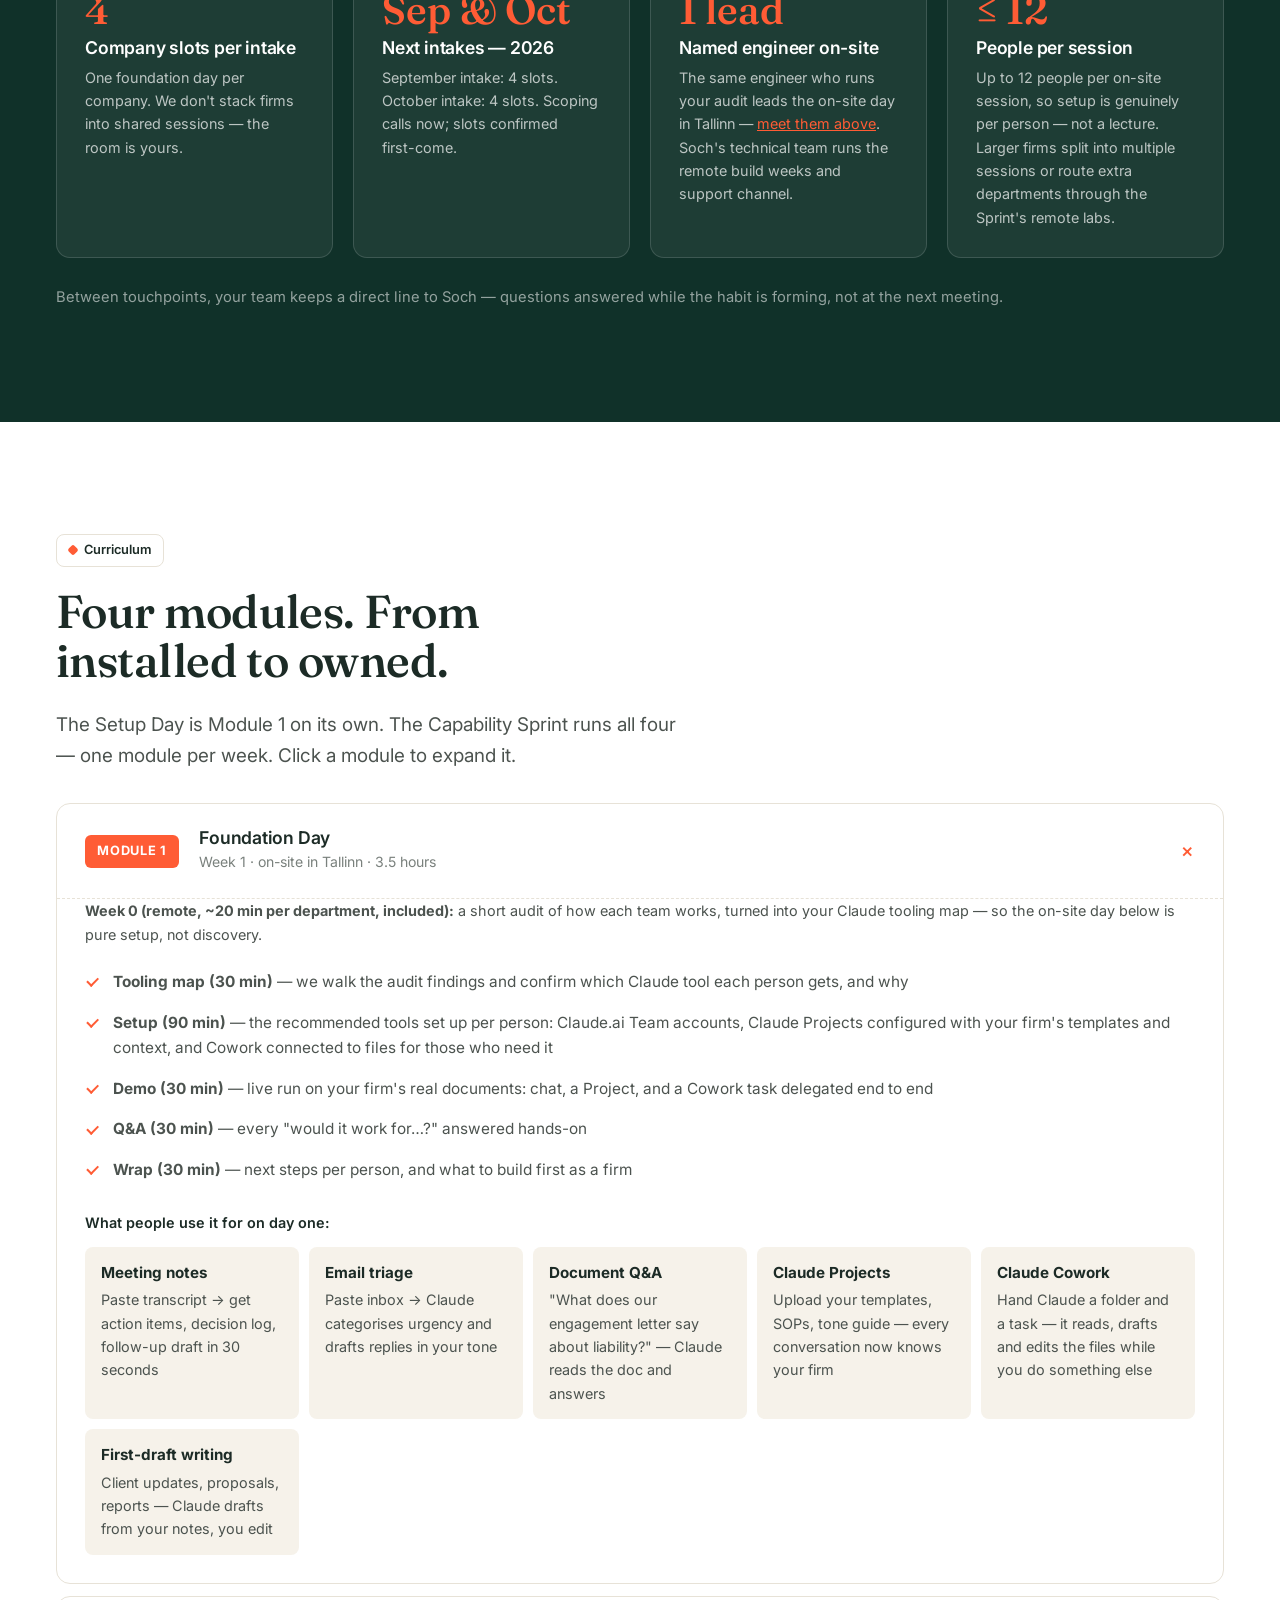
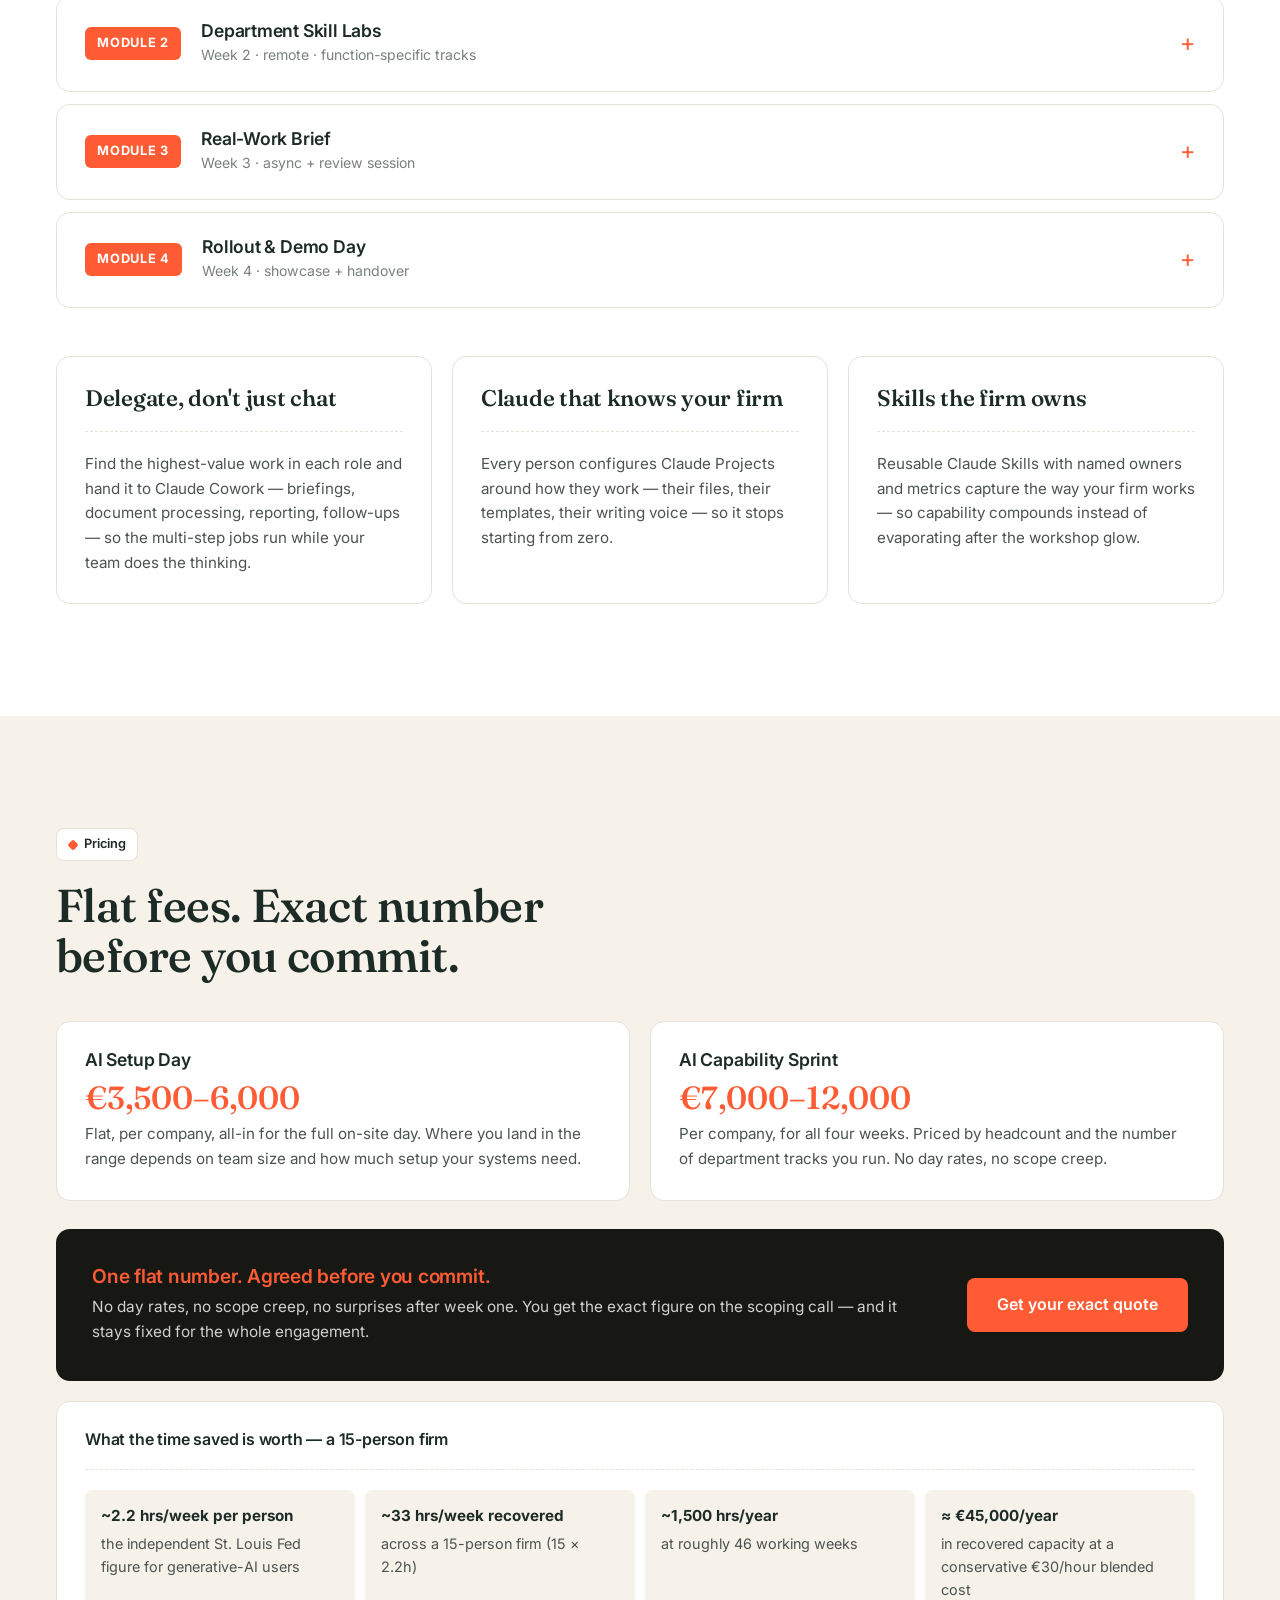
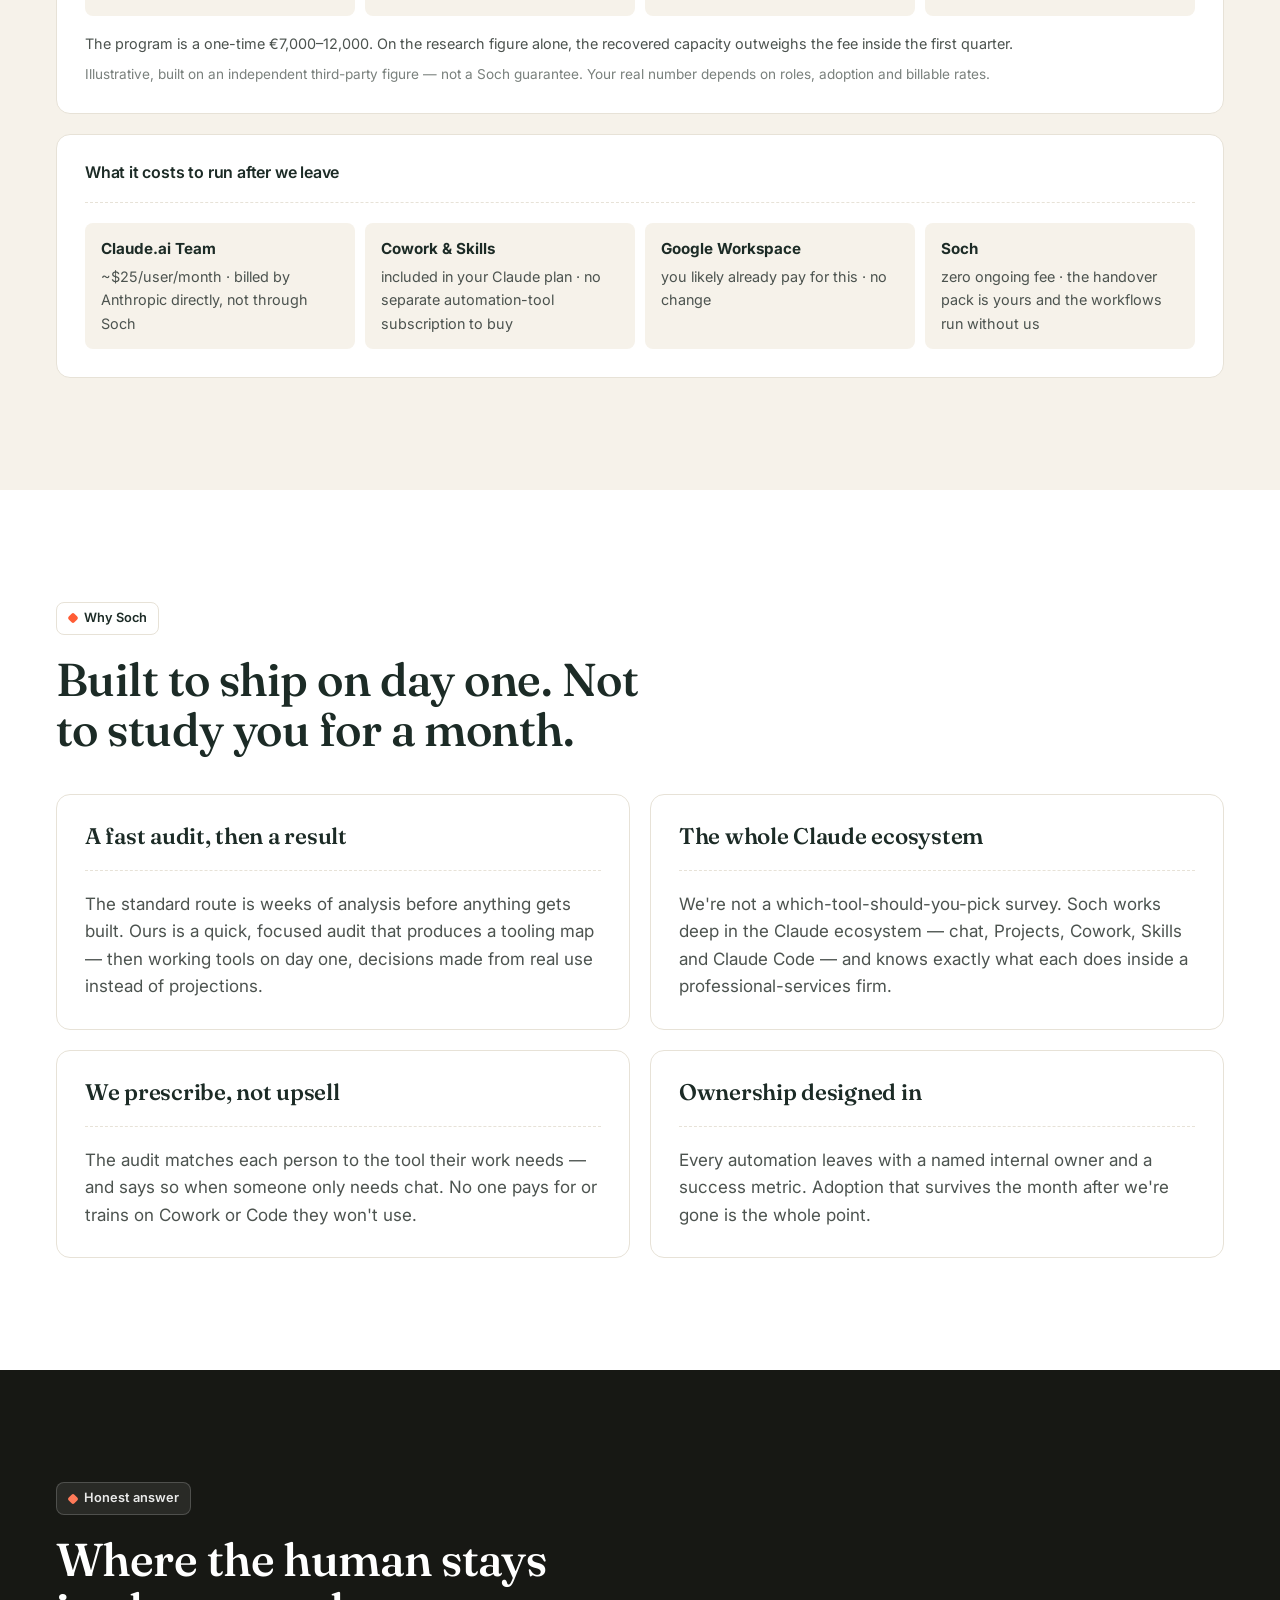
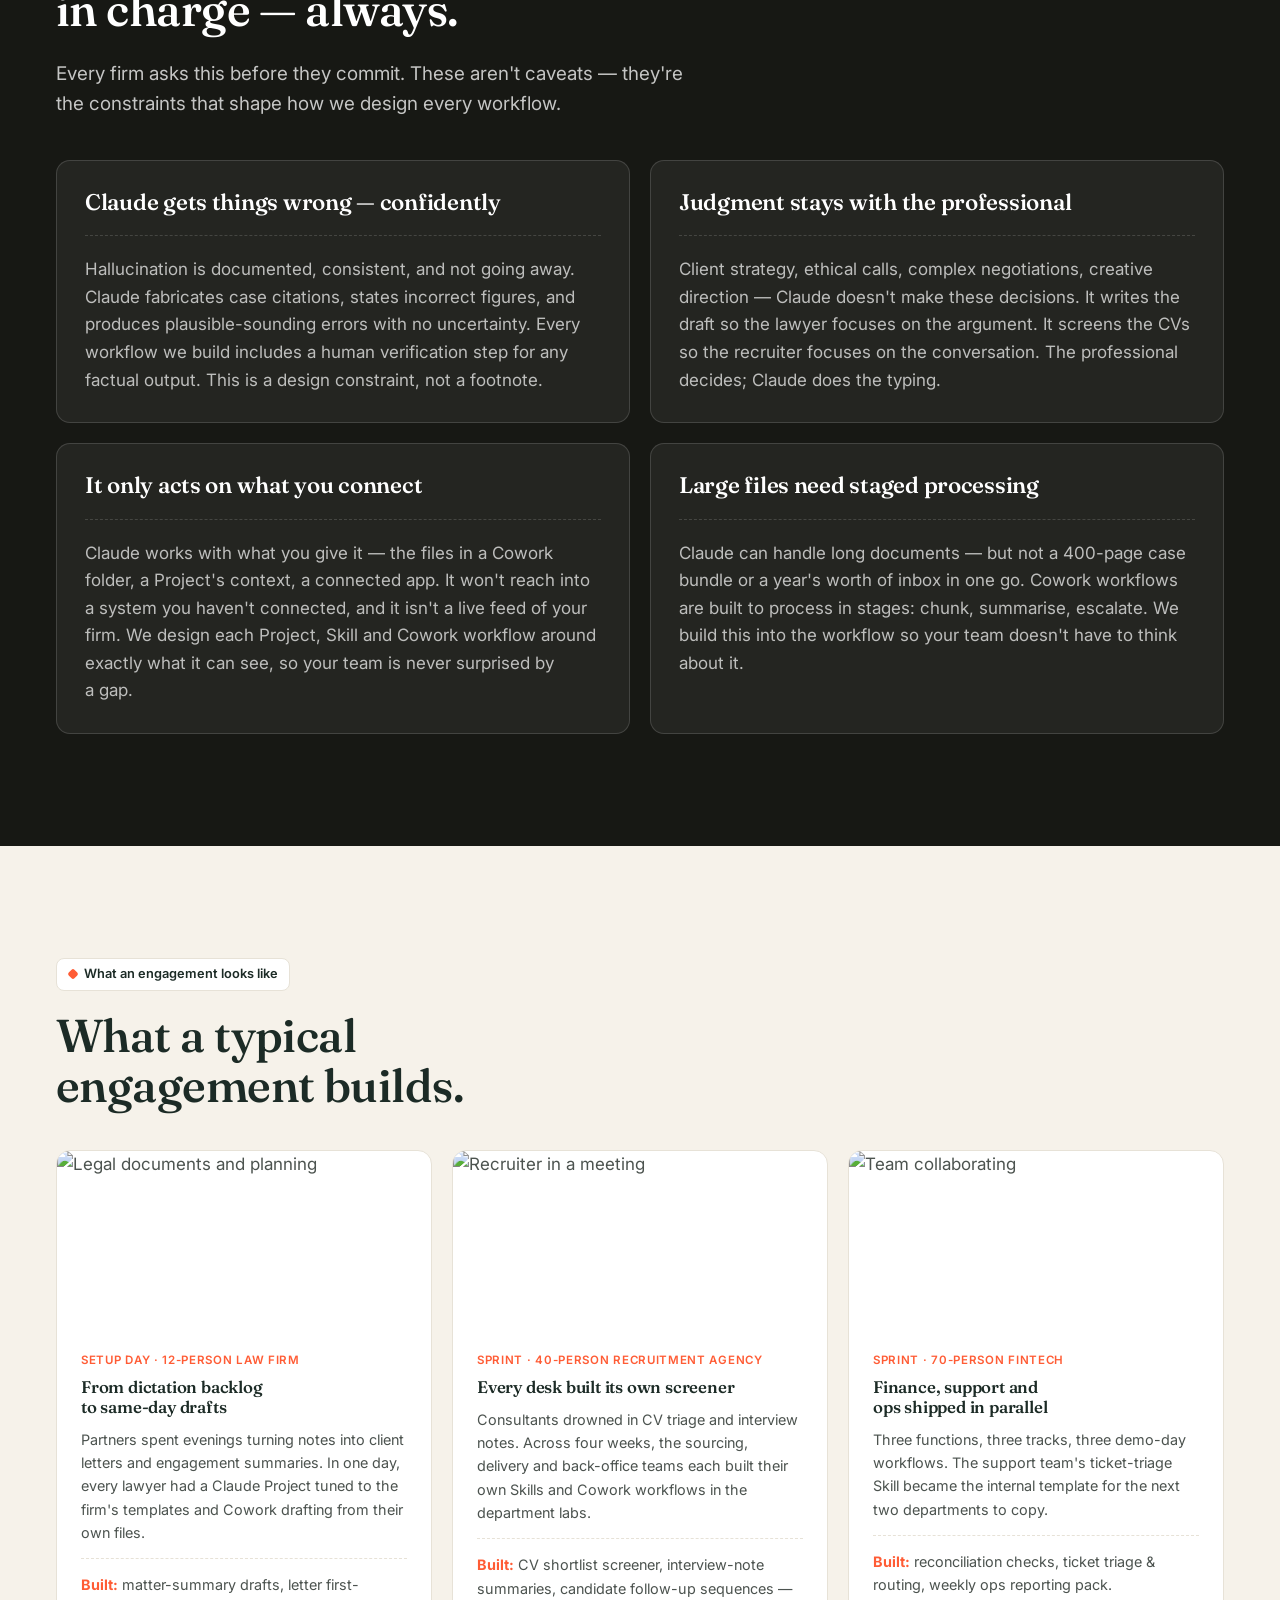
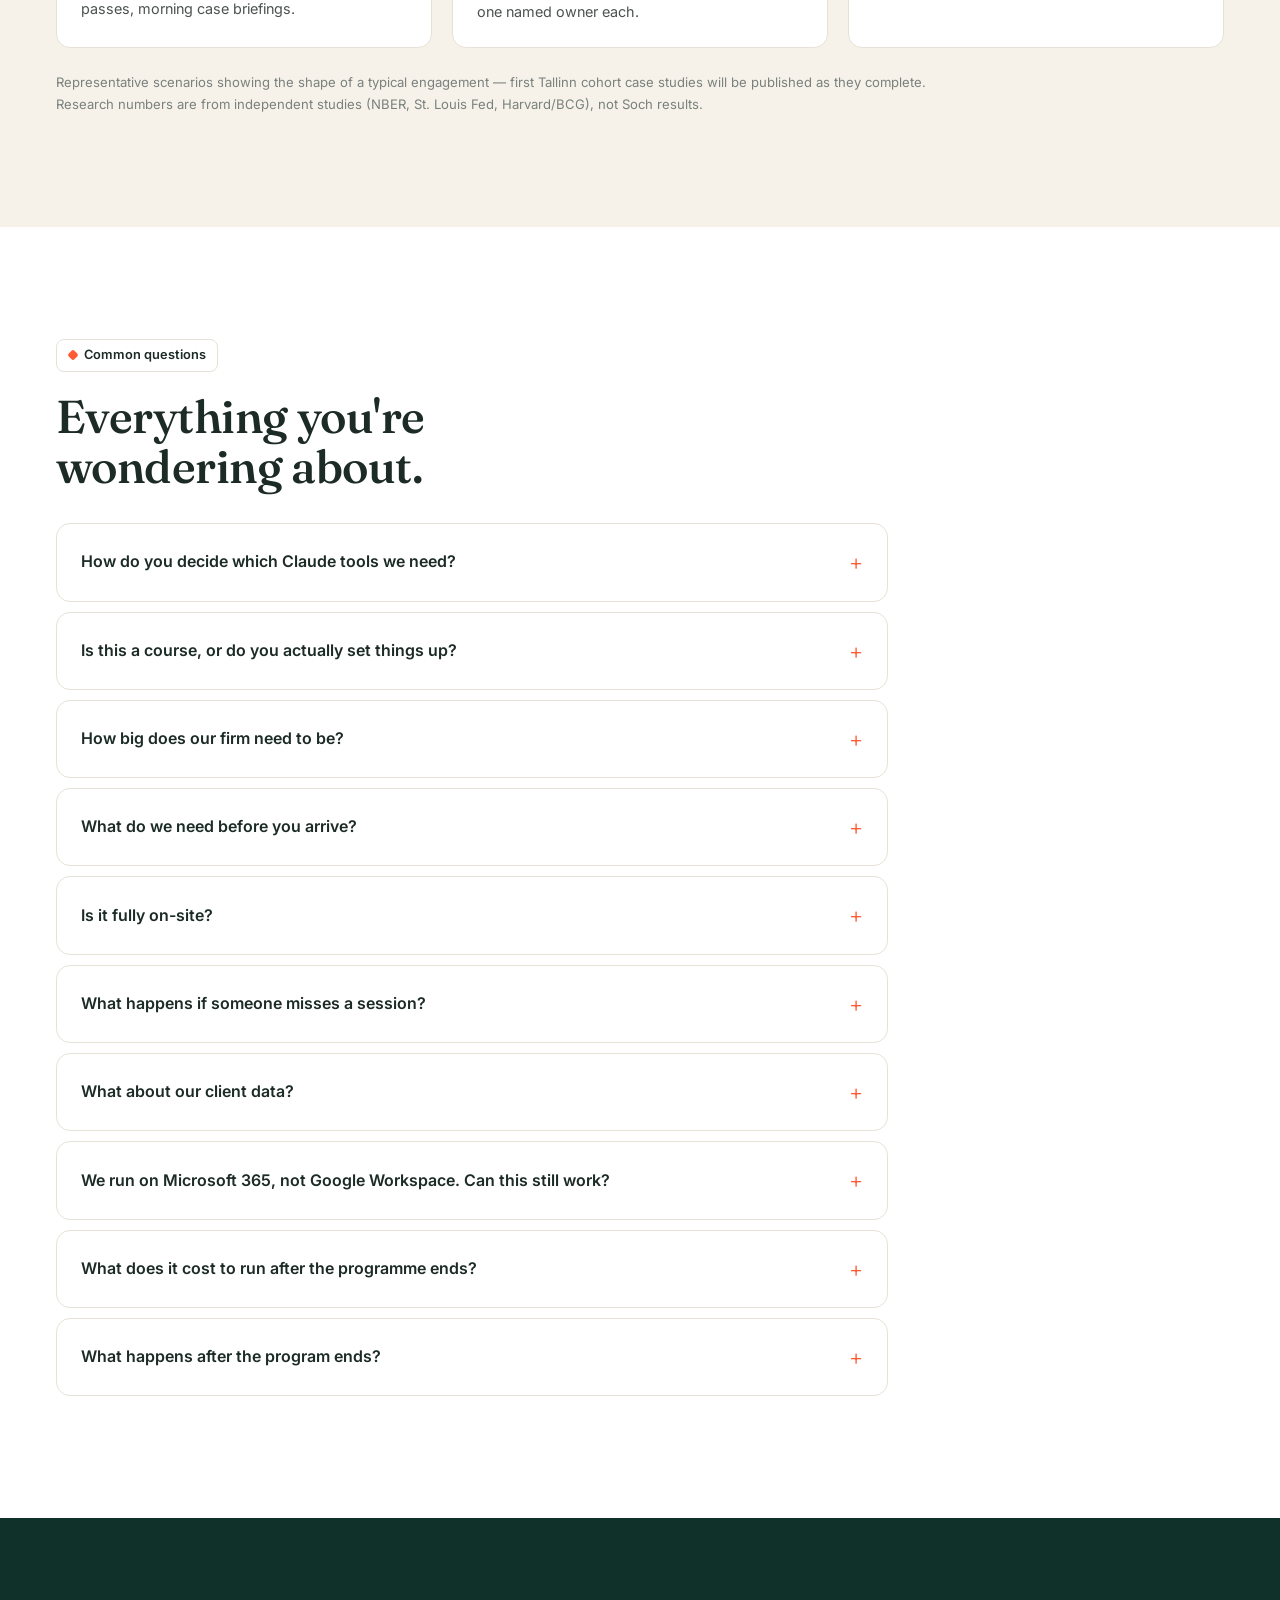
==== commit 51e8f986: "Update: apply Mahad's landing-page audit fixes across offer pages - Founder credibility block (audit" ====
--- a/index.html
+++ b/index.html
@@ -11,7 +11,7 @@
 </head>
 <body>
 
-<div class="ann-bar"><b>September 2026 intake</b> · 4 company slots · Tallinn — <a href="#enquire">reserve a scoping call</a></div>
+<div class="ann-bar"><b>Founding Tallinn cohort · September 2026</b> · 4 firms · founding-cohort pricing — <a href="#enquire">reserve a scoping call</a></div>
 
 <header class="site-header" id="site-header">
   <div class="container">
@@ -57,13 +57,31 @@
       <a class="btn btn-outline btn-lg" href="#program">See the program</a>
     </div>
     <div class="hero-chips fade-up" data-delay="3">
+      <span class="chip" style="border-color:var(--brand);color:var(--brand);font-weight:600">🔒 Runs in your own accounts</span>
       <span class="chip">Needs audit first</span>
       <span class="chip">Per-team tooling map</span>
       <span class="chip">On-site in Tallinn</span>
       <span class="chip">1 day or 4 weeks</span>
       <span class="chip">Firms of 1–100 people</span>
     </div>
-    <p style="margin-top:1.25rem;font-size:0.85rem;color:var(--muted)">We scope your program together in 30 minutes · No commitment</p>
+    <p style="margin-top:1.25rem;font-size:0.9rem;color:var(--slate);max-width:42rem">Everything runs inside your firm's own Claude &amp; Google Workspace accounts — Soch never takes copies of your files, and on Anthropic's Team plan your conversations are not used to train their models. <a href="#faq" style="color:var(--brand)">How your data is handled →</a></p>
+    <p style="margin-top:0.75rem;font-size:0.85rem;color:var(--muted)">We scope your program together in 30 minutes · No commitment</p>
+  </div>
+</section>
+
+<!-- PROOF STRIP -->
+<section class="bg-white" style="padding:2.5rem 0">
+  <div class="container">
+    <div class="fade-up" style="display:flex;gap:2rem;align-items:center;flex-wrap:wrap;justify-content:space-between">
+      <blockquote style="flex:1;min-width:280px;margin:0;font-size:1.05rem;line-height:1.6;color:var(--ink);border-left:3px solid var(--brand);padding-left:1.25rem">
+        "Drafting tasks that used to take five hours can now be done in around 45 minutes… I treat AI like a highly capable junior associate: it does the initial drafting, and I verify the reasoning."
+        <span style="display:block;margin-top:.6rem;font-size:0.85rem;color:var(--muted)">— Counsel at a large firm, posting publicly on r/Lawyertalk. A practitioner's own words, not a Soch client. <a href="industries/law.html#curriculum" style="color:var(--brand)">More practitioner evidence →</a></span>
+      </blockquote>
+      <div style="flex-shrink:0;max-width:20rem">
+        <span class="eyebrow">Founding cohort</span>
+        <p style="margin-top:.5rem;color:var(--slate);font-size:0.95rem">We're opening a founding Tallinn cohort — a small number of firms at founding-cohort pricing, whose results become the first published case studies. Early, honest, and priced for it.</p>
+      </div>
+    </div>
   </div>
 </section>
 
@@ -108,10 +126,34 @@
       <p class="lead mt-3" style="color:rgba(255,255,255,.75)">The Claude ecosystem has four very different tools, and the wrong one is wasted money and wasted training. So every engagement starts with an audit of how your firm actually works — then each person gets matched to the tool their work needs, and nothing they don't.</p>
     </div>
     <div class="steps-grid" style="margin-top:2.5rem">
-      <div class="step-box fade-up"><div class="step-num">Step 1</div><h3>Audit</h3><p>We sit with each department and map the real daily tasks, tools and bottlenecks — person by person, not a generic survey.</p></div>
+      <div class="step-box fade-up"><div class="step-num">Step 1 · Week 0</div><h3>Audit</h3><p>Before we arrive, a short remote audit — about 20 minutes per department — maps the real daily tasks, tools and bottlenecks. Included in every engagement, done before the on-site day so day one is all setup.</p></div>
       <div class="step-box fade-up" data-delay="1"><div class="step-num">Step 2</div><h3>Recommend</h3><p>You get a Claude tooling map: who needs chat, who needs Projects, who needs Cowork, who needs Code — matched to the work.</p></div>
       <div class="step-box fade-up" data-delay="2"><div class="step-num">Step 3</div><h3>Deploy</h3><p>We set up exactly those tools on your real work, connected to your files — in the Setup Day or across the Sprint.</p></div>
       <div class="step-box fade-up" data-delay="3"><div class="step-num">Step 4</div><h3>Own</h3><p>Named owners, one metric per team, full handover. Capability that compounds — not tools that gather dust.</p></div>
+    </div>
+  </div>
+</section>
+
+<!-- FOUNDER -->
+<!-- ⚠ FILL BEFORE PUBLISH: replace every [PLACEHOLDER …] below and the founder photo at assets/founder.jpg. This block is the audit's #1 credibility fix — do not ship it with placeholders visible. -->
+<section class="bg-white" id="founder">
+  <div class="container">
+    <div class="section-head fade-up">
+      <span class="eyebrow">Who delivers your program</span>
+      <h2>You work directly with the person running your day.</h2>
+      <p class="lead mt-3">No rotating account team. The same engineer who audits your firm leads your on-site day and stays on your support channel through the build weeks.</p>
+    </div>
+    <div class="card fade-up" data-delay="1" style="margin-top:2rem;display:flex;gap:2rem;align-items:center;flex-wrap:wrap">
+      <img src="assets/founder.jpg" alt="[PLACEHOLDER — founder full name]" style="width:150px;height:150px;border-radius:14px;object-fit:cover;flex-shrink:0;background:#e5e3db">
+      <div style="flex:1;min-width:260px">
+        <h3 style="font-size:1.4rem">[PLACEHOLDER — Full name]</h3>
+        <p style="font-weight:600;color:var(--ink);margin-top:.25rem">[PLACEHOLDER — Title, e.g. Founder &amp; Lead AI Engineer, Soch]</p>
+        <p style="color:var(--slate);margin-top:.75rem;max-width:46rem">[PLACEHOLDER — 2–3 sentences of verifiable background: years building AI/automation, the kind of professional-services work delivered, and why Tallinn firms. Keep every claim factual and checkable — this is what earns the €7–12k trust.]</p>
+        <div style="display:flex;gap:.75rem;margin-top:1.25rem;flex-wrap:wrap">
+          <a class="btn btn-outline" href="[PLACEHOLDER — LinkedIn profile URL]" target="_blank" rel="noopener">View LinkedIn profile →</a>
+          <a class="btn btn-primary" href="#enquire">Book a call</a>
+        </div>
+      </div>
     </div>
   </div>
 </section>
@@ -265,8 +307,8 @@
     <div class="cohort-grid">
       <div class="co-box fade-up"><div class="co-big">4</div><h3>Company slots per intake</h3><p>One foundation day per company. We don't stack firms into shared sessions — the room is yours.</p></div>
       <div class="co-box fade-up" data-delay="1"><div class="co-big">Sep &amp; Oct</div><h3>Next intakes — 2026</h3><p>September intake: 4 slots. October intake: 4 slots. Scoping calls now; slots confirmed first-come.</p></div>
-      <div class="co-box fade-up" data-delay="2"><div class="co-big">Rizwan</div><h3>Leads every on-site day</h3><p>Rizwan is on-site in Tallinn for the foundation day. Soch's technical team runs the remote build weeks and support channel.</p></div>
-      <div class="co-box fade-up" data-delay="3"><div class="co-big">≤ 30</div><h3>People per session</h3><p>Up to 30 people per on-site session. Larger firms split into two sessions or route extra departments through the Sprint's remote labs.</p></div>
+      <div class="co-box fade-up" data-delay="2"><div class="co-big">1 lead</div><h3>Named engineer on-site</h3><p>The same engineer who runs your audit leads the on-site day in Tallinn — <a href="#founder" style="color:var(--brand)">meet them above</a>. Soch's technical team runs the remote build weeks and support channel.</p></div>
+      <div class="co-box fade-up" data-delay="3"><div class="co-big">≤ 12</div><h3>People per session</h3><p>Up to 12 people per on-site session, so setup is genuinely per person — not a lecture. Larger firms split into multiple sessions or route extra departments through the Sprint's remote labs.</p></div>
     </div>
     <p class="seatnote">Between touchpoints, your team keeps a direct line to Soch — questions answered while the habit is forming, not at the next meeting.</p>
   </div>
@@ -284,6 +326,7 @@
       <details class="module fade-up" open>
         <summary><span class="module-num">MODULE 1</span><div class="module-title"><h3>Foundation Day</h3><p>Week 1 · on-site in Tallinn · 3.5 hours</p></div><span class="module-plus">+</span></summary>
         <div class="module-body">
+          <p style="margin:0 0 1rem;font-size:0.9rem;color:var(--slate)"><b>Week 0 (remote, ~20 min per department, included):</b> a short audit of how each team works, turned into your Claude tooling map — so the on-site day below is pure setup, not discovery.</p>
           <ul>
             <li><b>Tooling map (30 min)</b> — we walk the audit findings and confirm which Claude tool each person gets, and why</li>
             <li><b>Setup (90 min)</b> — the recommended tools set up per person: Claude.ai Team accounts, Claude Projects configured with your firm's templates and context, and Cowork connected to files for those who need it</li>
@@ -374,6 +417,18 @@
       <a class="btn btn-primary btn-lg" href="#enquire" style="flex-shrink:0">Get your exact quote</a>
     </div>
     <div class="card fade-up" data-delay="3" style="margin-top:1.25rem;background:var(--white)">
+      <h3 style="font-family:'Inter',sans-serif;font-weight:600;font-size:1rem;color:var(--ink)">What the time saved is worth — a 15-person firm</h3>
+      <div class="rule-dashed"></div>
+      <div class="deps-grid" style="margin-top:0.75rem">
+        <div class="dep-item"><b>~2.2 hrs/week per person</b>the independent St. Louis Fed figure for generative-AI users</div>
+        <div class="dep-item"><b>~33 hrs/week recovered</b>across a 15-person firm (15 × 2.2h)</div>
+        <div class="dep-item"><b>~1,500 hrs/year</b>at roughly 46 working weeks</div>
+        <div class="dep-item"><b>≈ €45,000/year</b>in recovered capacity at a conservative €30/hour blended cost</div>
+      </div>
+      <p style="font-size:0.9rem;color:var(--slate);margin-top:1rem">The program is a one-time €7,000–12,000. On the research figure alone, the recovered capacity outweighs the fee inside the first quarter.</p>
+      <p style="font-size:0.85rem;color:var(--muted);margin-top:0.5rem">Illustrative, built on an independent third-party figure — not a Soch guarantee. Your real number depends on roles, adoption and billable rates.</p>
+    </div>
+    <div class="card fade-up" data-delay="3" style="margin-top:1.25rem;background:var(--white)">
       <h3 style="font-family:'Inter',sans-serif;font-weight:600;font-size:1rem;color:var(--ink)">What it costs to run after we leave</h3>
       <div class="rule-dashed"></div>
       <div class="deps-grid" style="margin-top:0.75rem">
@@ -485,9 +540,9 @@
     <div style="margin-top:2rem;max-width:52rem">
       <details class="faq-item fade-up"><summary>How do you decide which Claude tools we need?<span class="faq-plus">+</span></summary><div class="faq-body">We audit first. Before any setup, we map how each department works — the real daily tasks, the tools, the bottlenecks — and produce a Claude tooling map: who needs chat, who needs Projects, who needs Cowork, and who needs Code. Most firms end up with a mix. You only deploy and train on what the work actually calls for, so nothing is bought or learned for the sake of it.</div></details>
       <details class="faq-item fade-up"><summary>Is this a course, or do you actually set things up?<span class="faq-plus">+</span></summary><div class="faq-body">We set things up. After the audit, the tools each person needs — Claude.ai Team, Projects, Cowork, and Code where it fits — are configured on their device and connected to your files during the foundation day. The teaching happens on your live setup, not slides. You end day one with working tools, not homework.</div></details>
-      <details class="faq-item fade-up"><summary>How big does our firm need to be?<span class="faq-plus">+</span></summary><div class="faq-body">The Setup Day fits firms of 1–50 people; the Capability Sprint fits firms of up to 100 with two or more distinct functions. On-site sessions hold up to 30 people — larger firms split into two sessions.</div></details>
+      <details class="faq-item fade-up"><summary>How big does our firm need to be?<span class="faq-plus">+</span></summary><div class="faq-body">The Setup Day fits firms of 1–50 people; the Capability Sprint fits firms of up to 100 with two or more distinct functions. Each on-site session runs with up to 12 people so setup stays hands-on and per person — larger firms split into multiple sessions or route extra departments through the Sprint's remote labs.</div></details>
       <details class="faq-item fade-up"><summary>What do we need before you arrive?<span class="faq-plus">+</span></summary><div class="faq-body">Google Workspace (Drive, Sheets, Gmail, Calendar) and a decision-maker in the room. That's it — we handle installation, configuration and accounts on the day.</div></details>
-      <details class="faq-item fade-up"><summary>Is it fully on-site?<span class="faq-plus">+</span></summary><div class="faq-body">The foundation day is on-site in Tallinn, led by Rizwan. In the Sprint, weeks 2–4 run remotely — live skill labs, an async brief, and a demo day — with Soch's technical team delivering throughout.</div></details>
+      <details class="faq-item fade-up"><summary>Is it fully on-site?<span class="faq-plus">+</span></summary><div class="faq-body">The foundation day is on-site in Tallinn, led by your named Soch engineer (see <a href="#founder" style="color:var(--brand)">who delivers your program</a>). In the Sprint, weeks 2–4 run remotely — live skill labs, an async brief, and a demo day — with Soch's technical team delivering throughout.</div></details>
       <details class="faq-item fade-up"><summary>What happens if someone misses a session?<span class="faq-plus">+</span></summary><div class="faq-body">Sprint sessions are structured so departments work in parallel — a missed person catches up inside their department's track, and the week-3 brief is async by design.</div></details>
       <details class="faq-item fade-up"><summary>What about our client data?<span class="faq-plus">+</span></summary><div class="faq-body">Everything runs inside your own Google Workspace and your own Claude accounts — Soch doesn't take copies of your files. On Anthropic's paid plans (Team and above), your conversations are not used to train their models. We'll walk your decision-maker through the data-handling setup before anything is connected.</div></details>
       <details class="faq-item fade-up"><summary>We run on Microsoft 365, not Google Workspace. Can this still work?<span class="faq-plus">+</span></summary><div class="faq-body">Yes — Claude.ai Team, Projects and Cowork work independently of your file system, and Cowork works on whatever files and folders you point it at, whether they live in Google Workspace, OneDrive/SharePoint, or on the desktop. The setup day takes slightly longer for M365 firms; we'll confirm this on the scoping call.</div></details>
@@ -523,6 +578,15 @@
       <div class="step-box fade-up" data-delay="1"><div class="step-num">Step 2</div><h3>30-minute scoping call</h3><p>We map your departments and tasks, recommend the right Claude tools, and give you an exact, flat price.</p></div>
       <div class="step-box fade-up" data-delay="2"><div class="step-num">Step 3</div><h3>Proposal within five days</h3><p>Program plan and exact flat price. No commitment required to see it.</p></div>
     </div>
+    <!-- ⚠ FILL BEFORE PUBLISH: replace CALENDLY_URL below with the real Calendly / Cal.com booking link -->
+    <div class="fade-up" style="margin:1.75rem 0 0;padding:1.5rem;background:rgba(255,255,255,.06);border:1px solid rgba(255,255,255,.16);border-radius:12px;display:flex;gap:1rem;align-items:center;justify-content:space-between;flex-wrap:wrap">
+      <div style="min-width:240px">
+        <h3 style="color:#fff;margin:0 0 .35rem">Rather not wait? Book the scoping call now.</h3>
+        <p style="color:rgba(255,255,255,.65);margin:0;font-size:0.95rem">Pick a 30-minute slot on the calendar — instant confirmation, no callback to wait for.</p>
+      </div>
+      <a class="btn btn-primary btn-lg" href="CALENDLY_URL" target="_blank" rel="noopener" style="flex-shrink:0">Book a time instantly →</a>
+    </div>
+    <p style="color:rgba(255,255,255,.55);text-align:center;font-size:0.85rem;margin:1rem 0 0.5rem">— or leave your details and we'll come to you —</p>
     <form class="contact-form" id="leadform">
       <div><label for="f-name">Full name</label><input id="f-name" required placeholder="Your name"></div>
       <div><label for="f-email">Work email</label><input id="f-email" type="email" required placeholder="you@firm.ee"></div>
